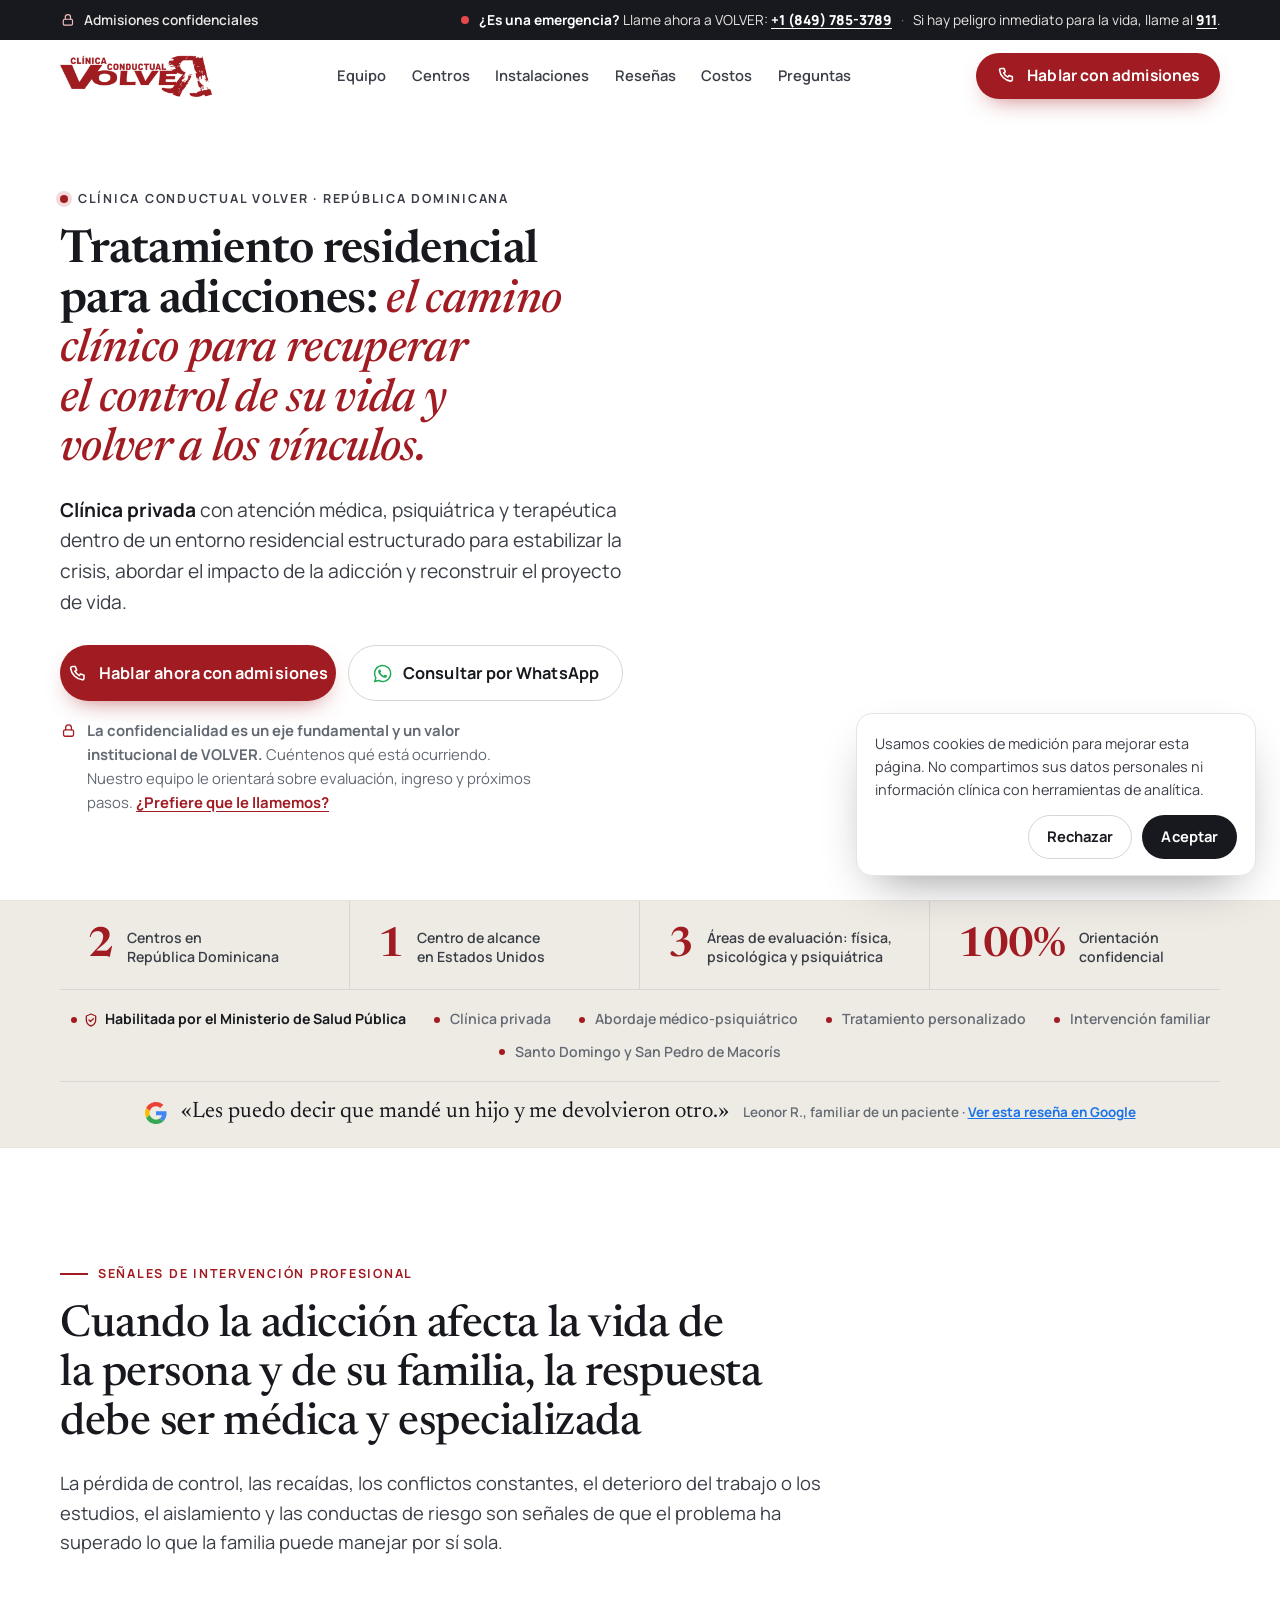
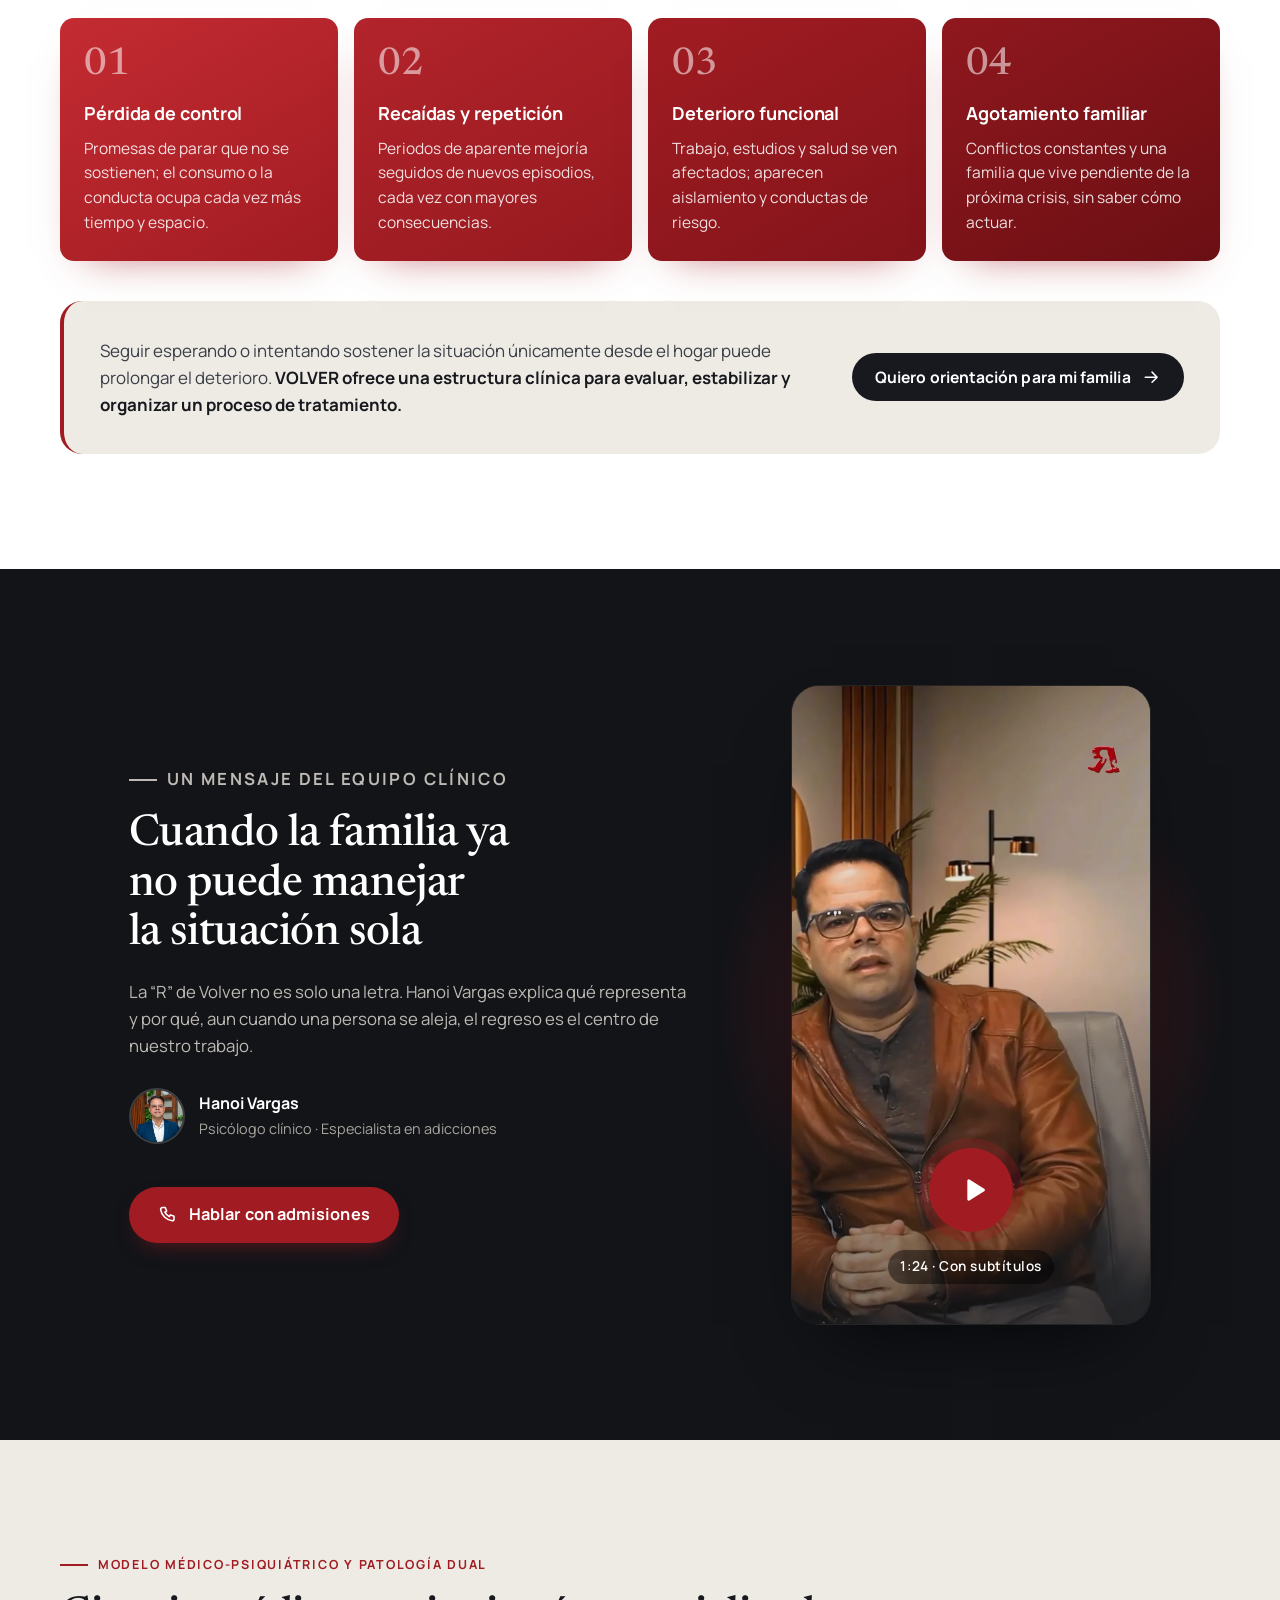
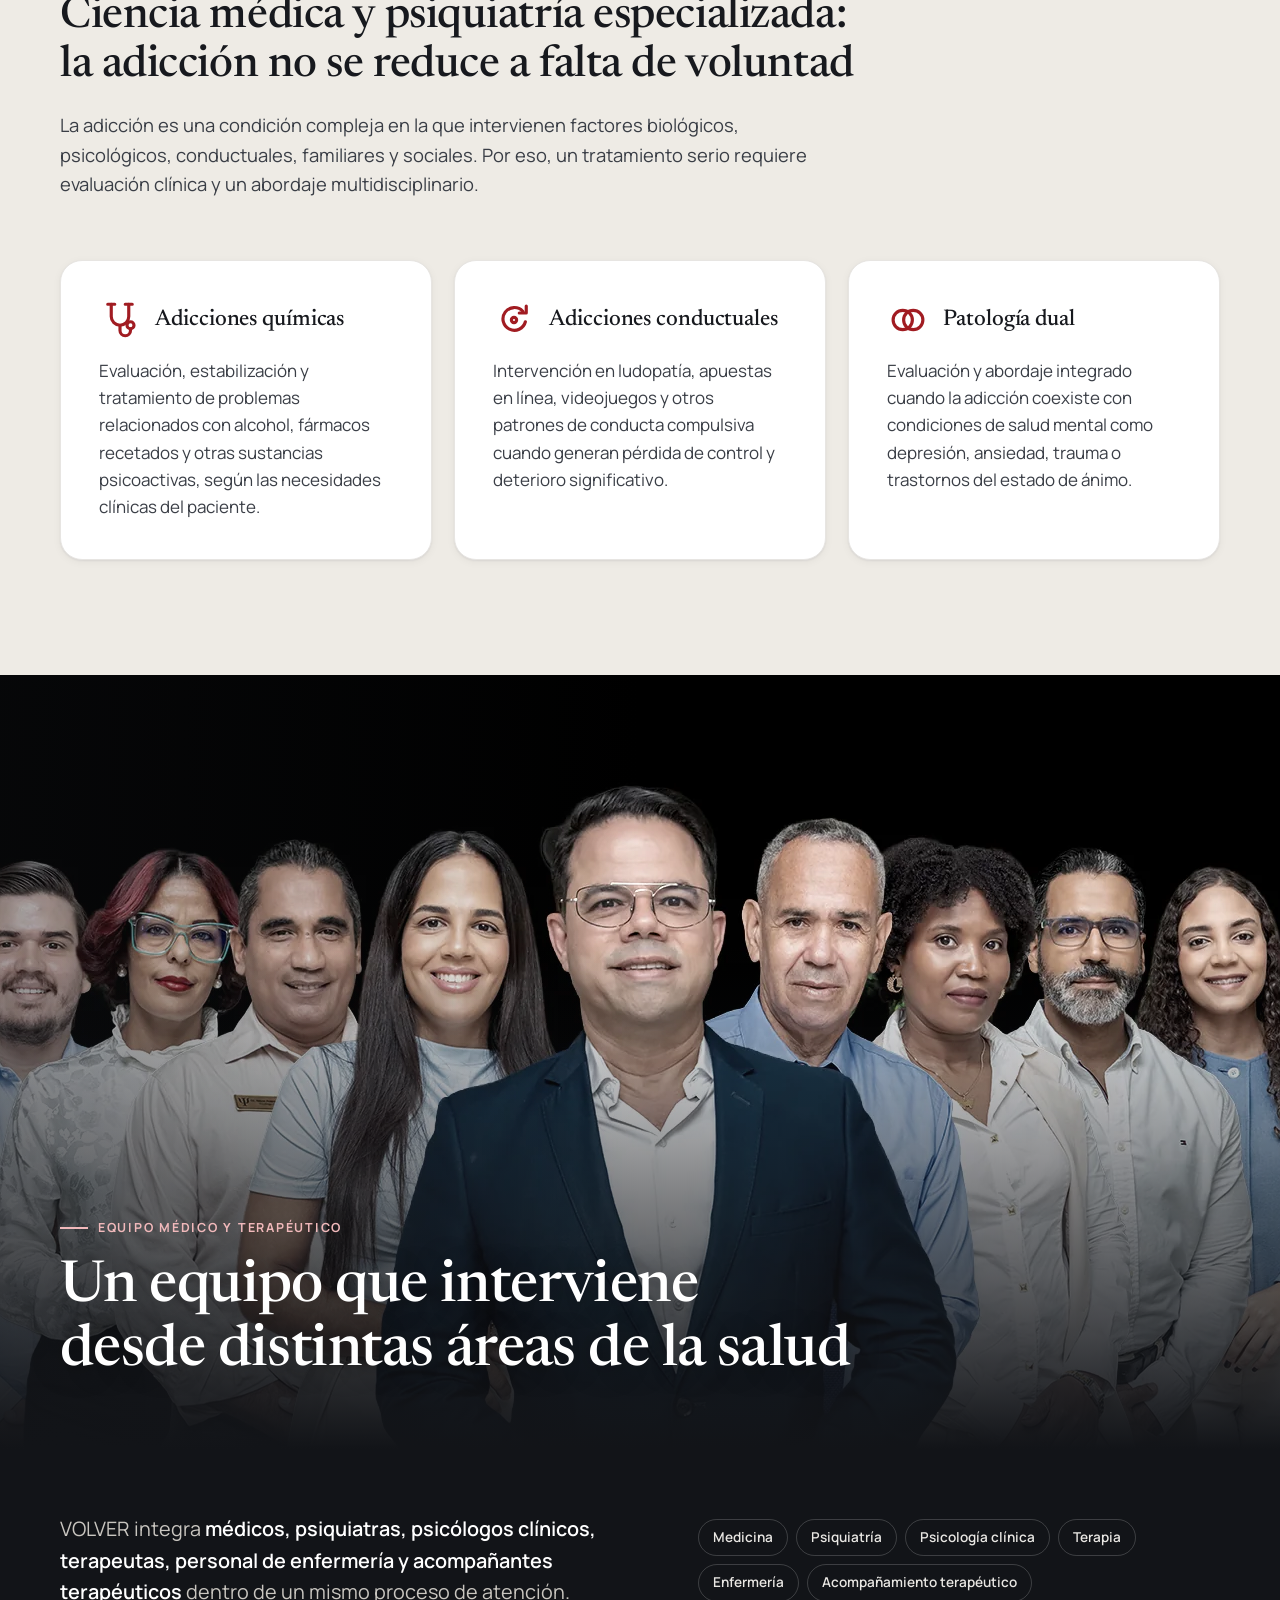
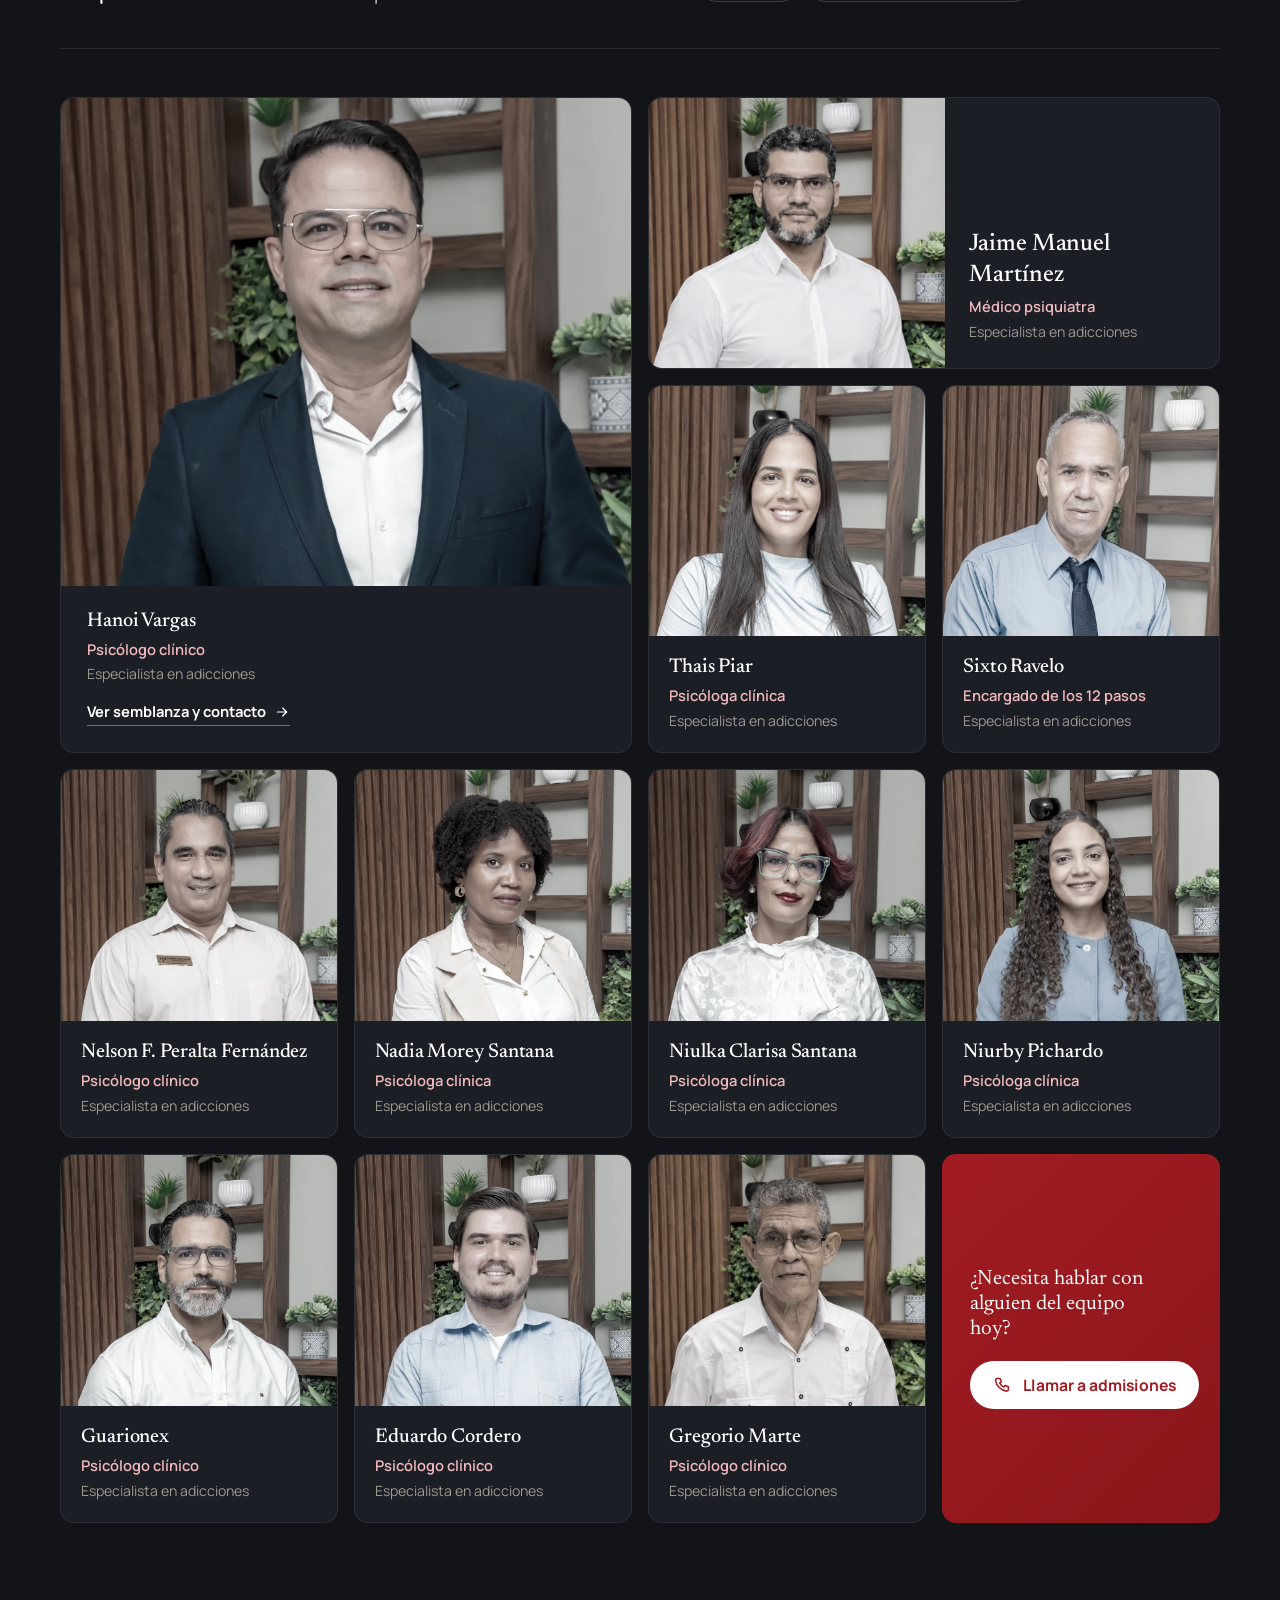
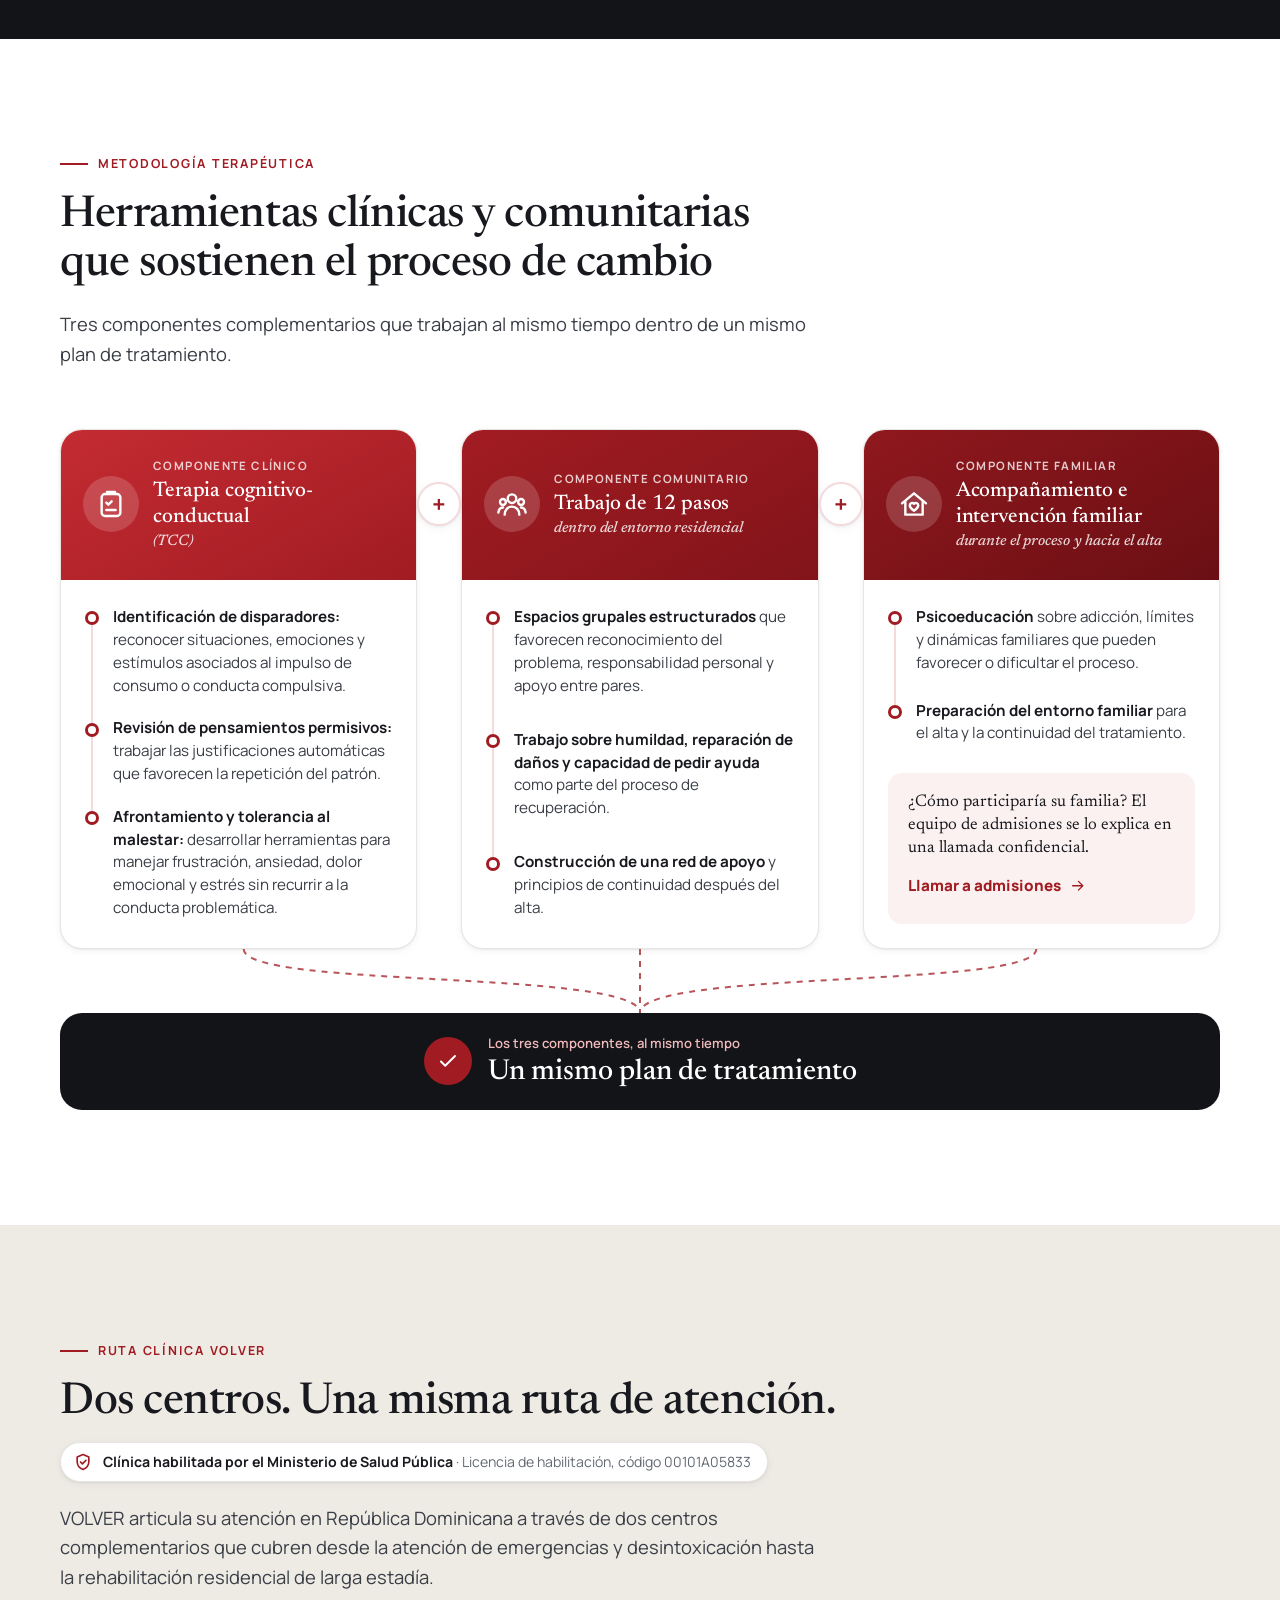
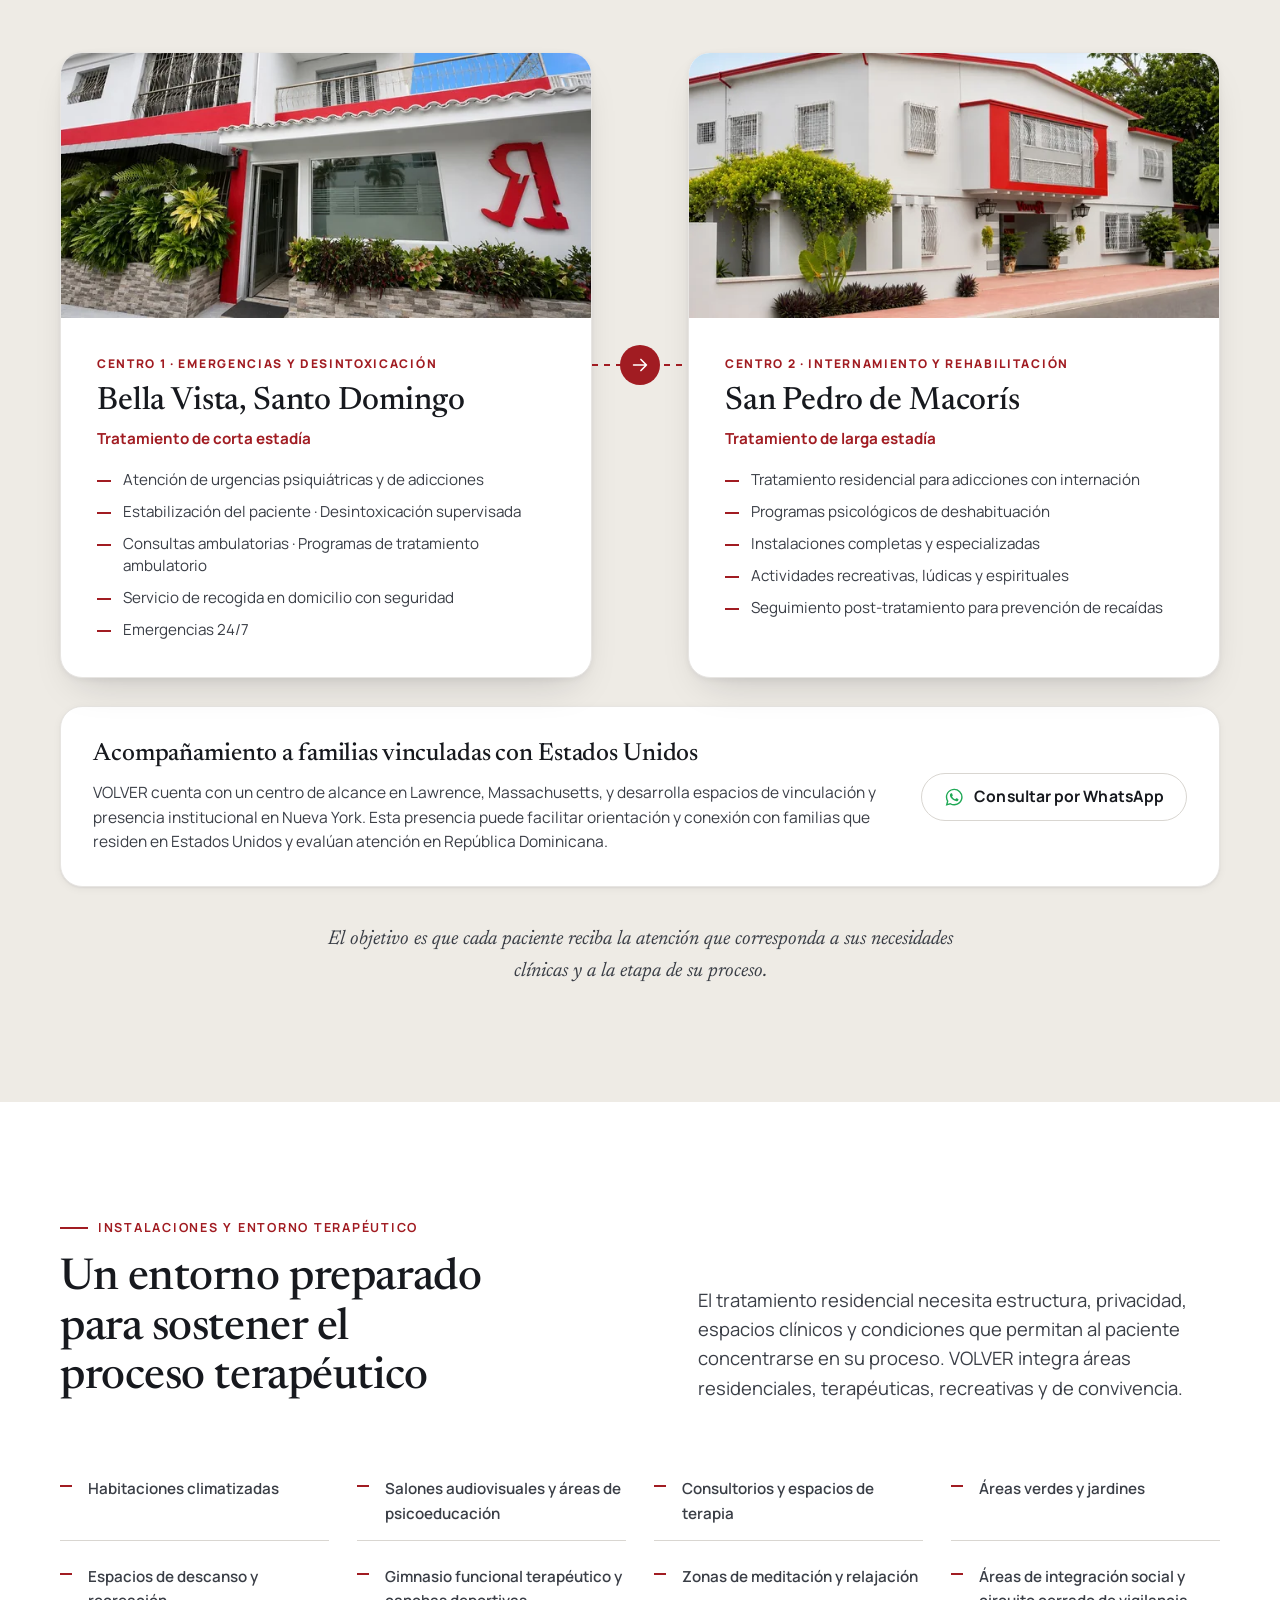
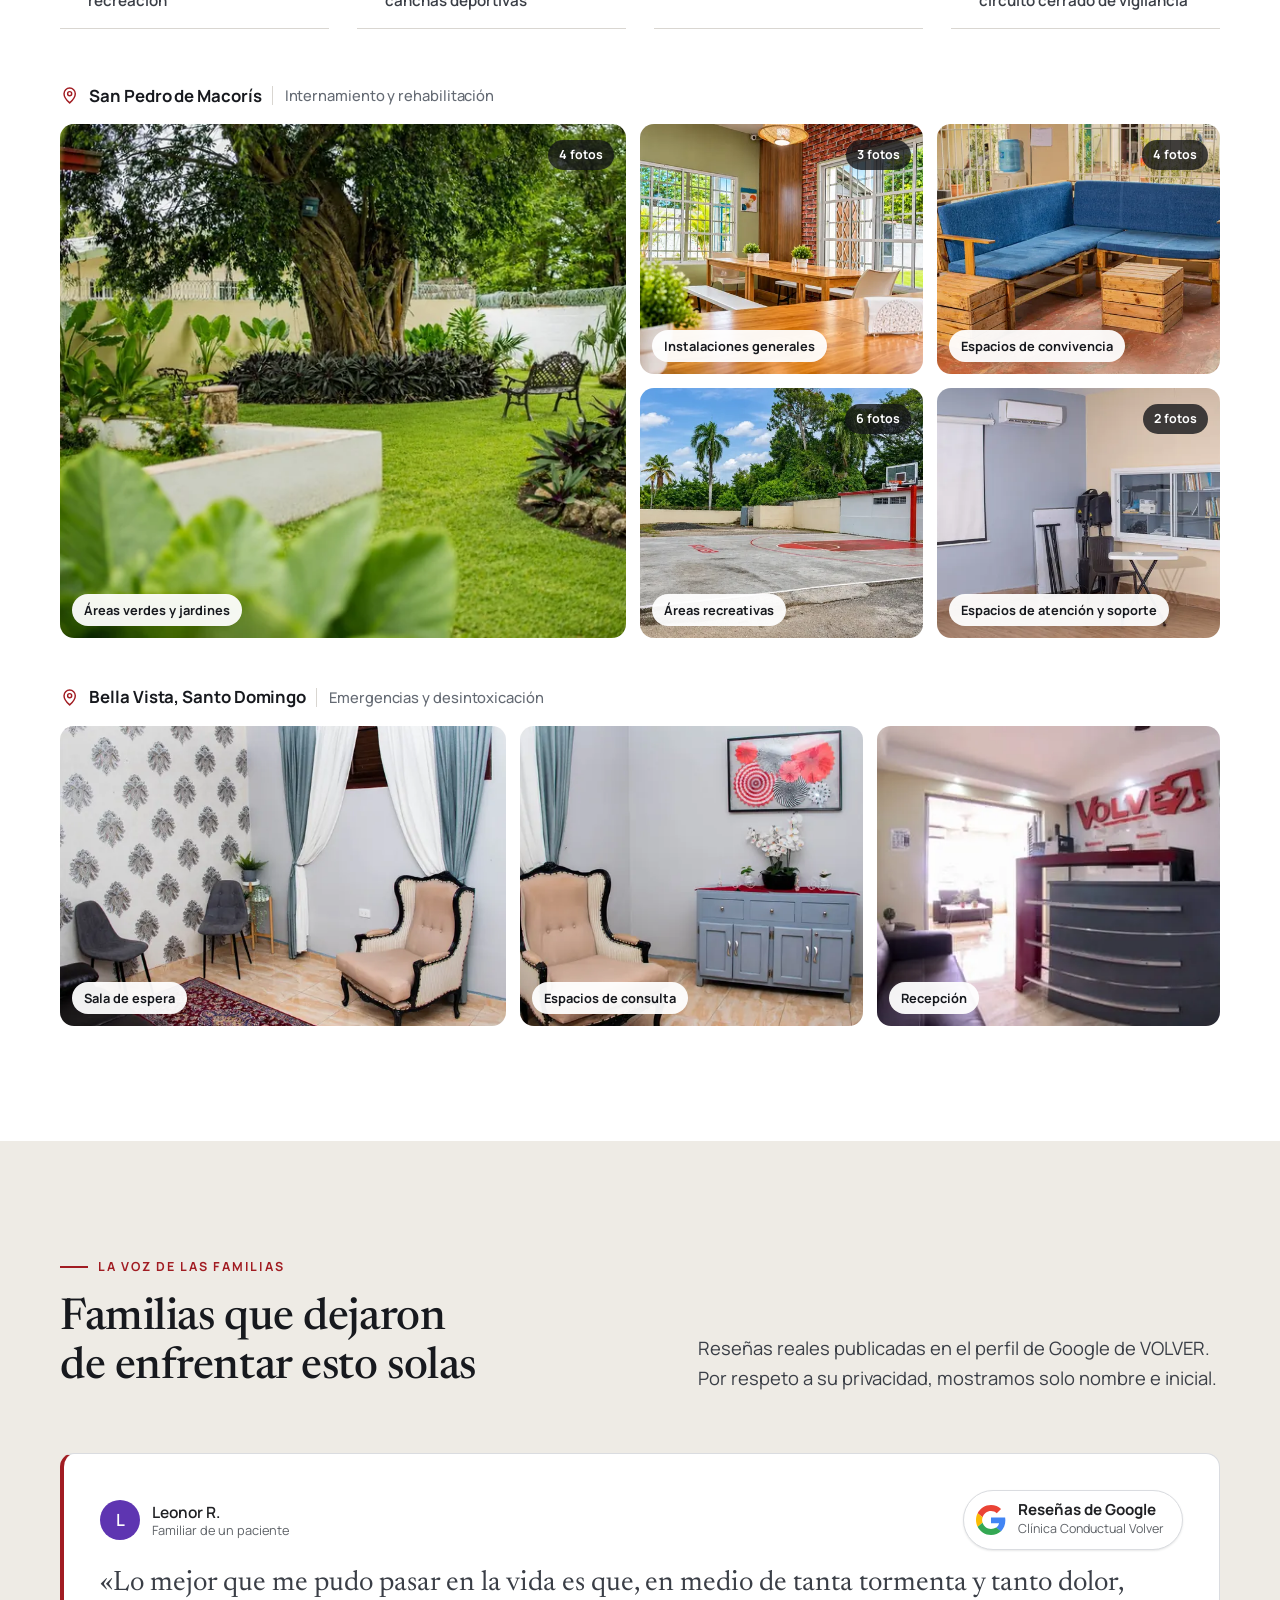
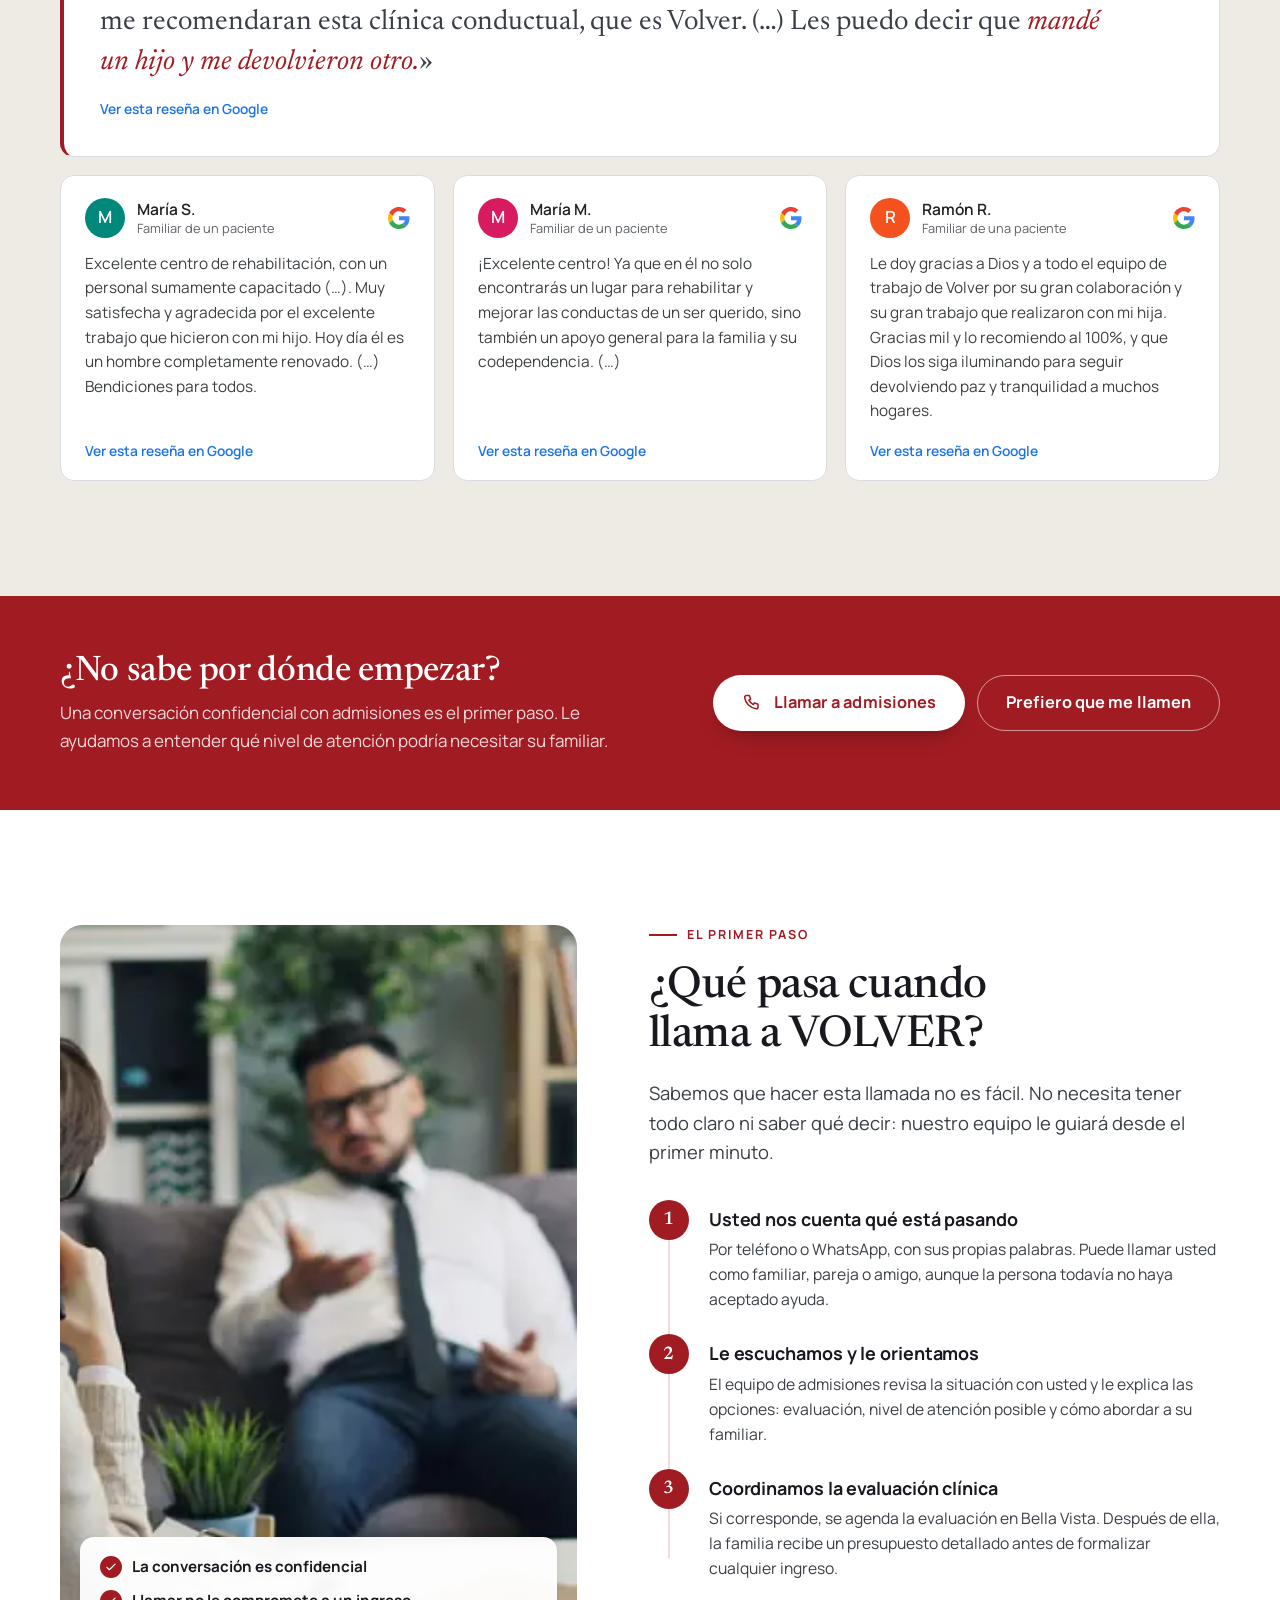
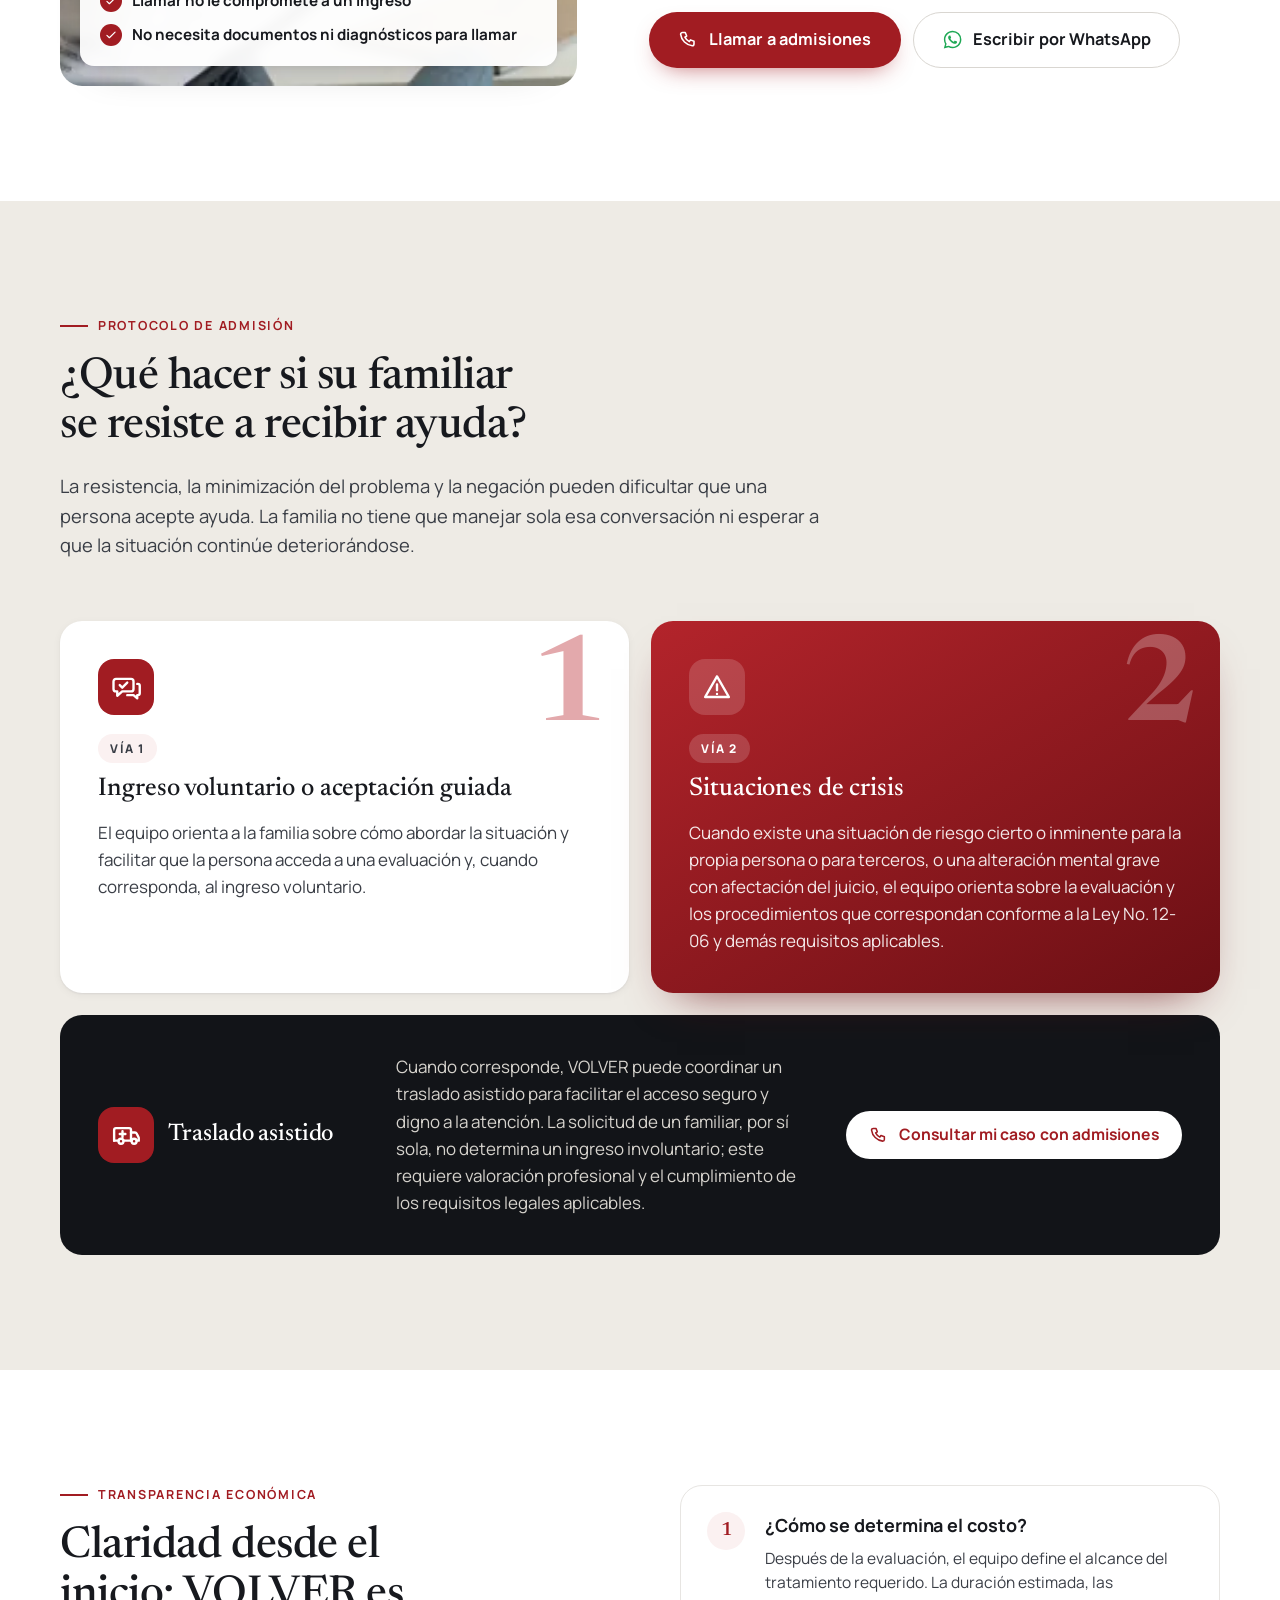
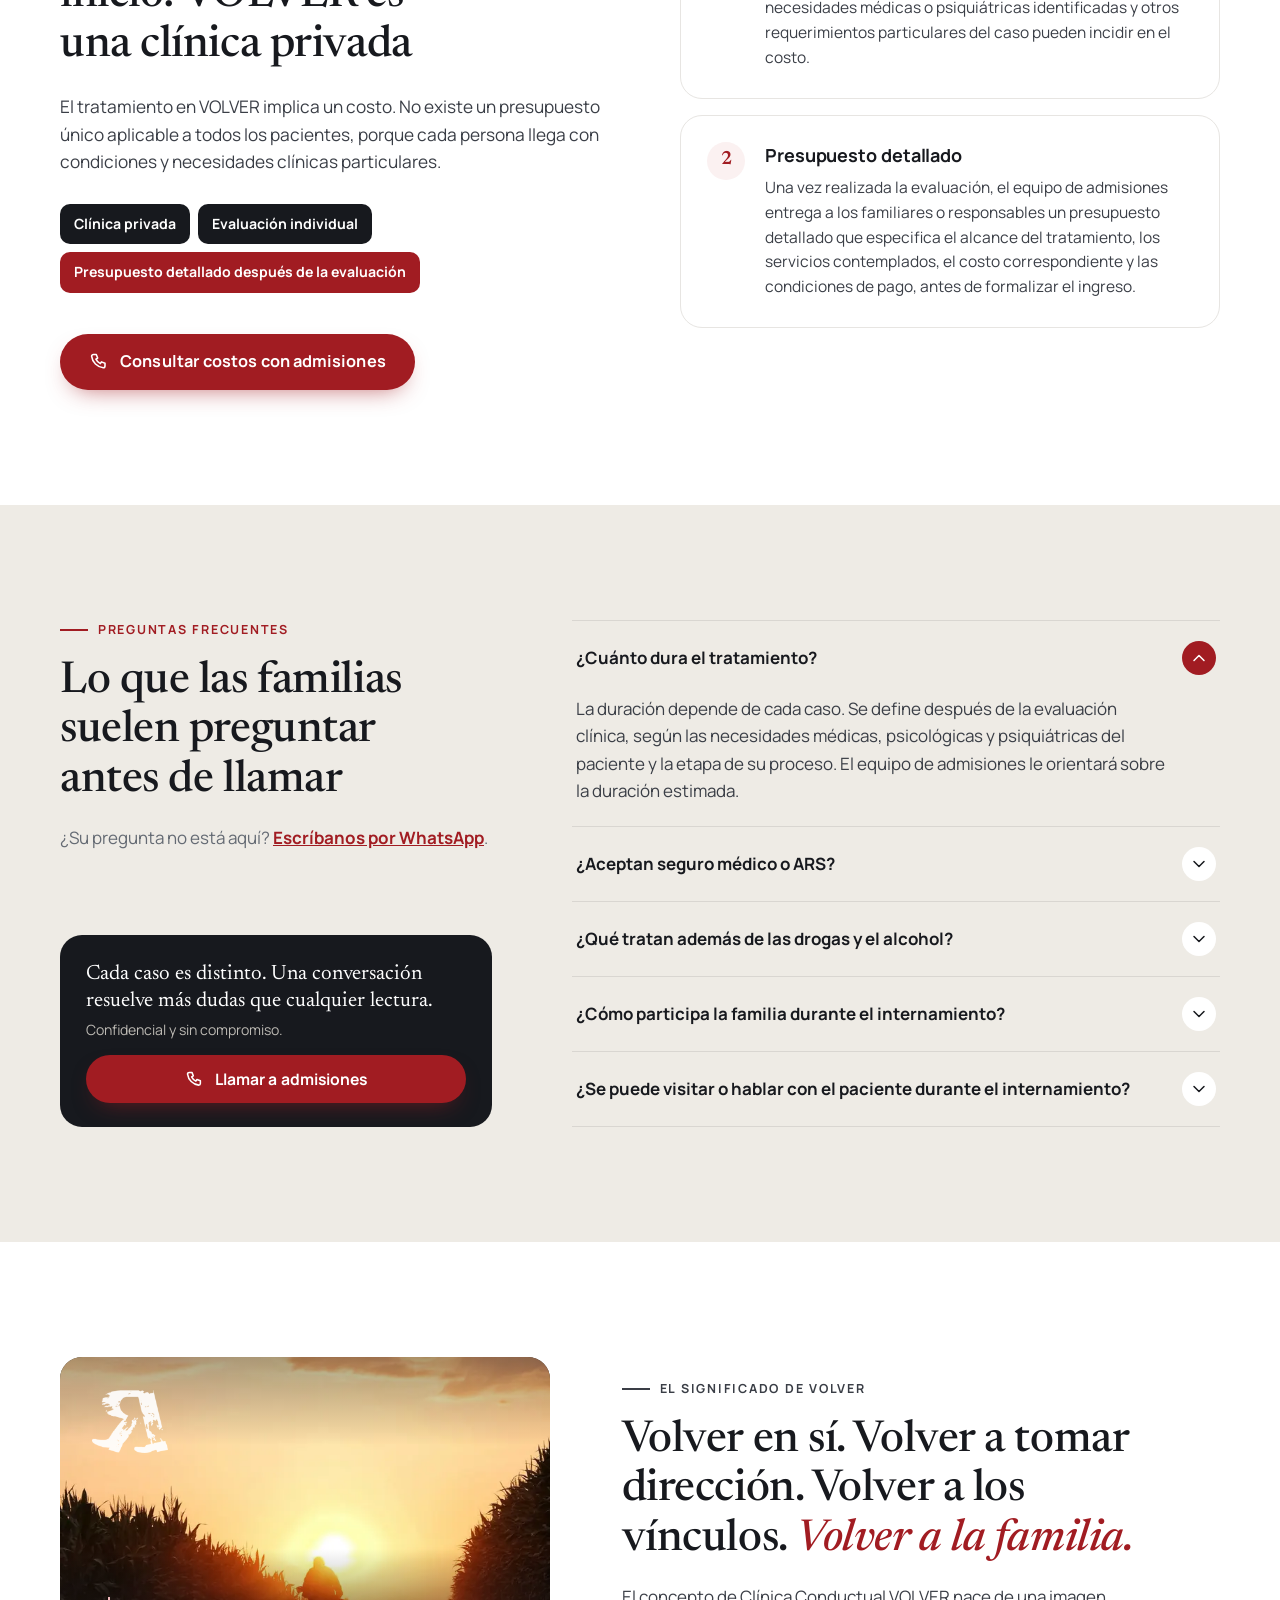
==== index.html @ d4eed514 "feat: add new images and update photo galleries for San Pedro de Macorís location" ====
<!doctype html>
<html lang="es-DO">
<head>
  <meta charset="utf-8">
  <meta name="viewport" content="width=device-width, initial-scale=1, viewport-fit=cover">
  <title>Clínica privada de adicciones en Santo Domingo | VOLVER</title>
  <meta name="description" content="Tratamiento residencial de adicciones en República Dominicana con atención médica, psiquiátrica, terapéutica y familiar. Admisiones privadas y confidenciales.">
  <link rel="canonical" href="https://admisiones.volver.com.do/">
  <meta name="theme-color" content="#ffffff">

  <!-- Open Graph -->
  <meta property="og:type" content="website">
  <meta property="og:locale" content="es_DO">
  <meta property="og:site_name" content="Clínica Conductual VOLVER">
  <meta property="og:title" content="Clínica privada de adicciones en Santo Domingo | VOLVER">
  <meta property="og:description" content="Tratamiento residencial de adicciones en República Dominicana con atención médica, psiquiátrica, terapéutica y familiar. Admisiones privadas y confidenciales.">
  <meta property="og:url" content="https://admisiones.volver.com.do/">
  <meta property="og:image" content="https://admisiones.volver.com.do/assets/img/og-volver.jpg">
  <meta property="og:image:width" content="1200">
  <meta property="og:image:height" content="630">
  <meta name="twitter:card" content="summary_large_image">

  <link rel="icon" type="image/png" href="assets/img/favicon.png">
  <link rel="apple-touch-icon" href="assets/img/apple-touch-icon.png">

  <!-- Hero: carga prioritaria (imagen de stock provisional; reemplazar por fotografía real de VOLVER) -->
  <link rel="preload" as="image" type="image/webp"
        href="assets/img/stock-hero-familia-1400.webp"
        imagesrcset="assets/img/stock-hero-familia-800.webp 800w, assets/img/stock-hero-familia-1400.webp 1400w, assets/img/stock-hero-familia-2400.webp 2400w"
        imagesizes="100vw" media="(min-width: 900px)" fetchpriority="high">
  <link rel="preload" as="image" type="image/webp" href="assets/img/stock-hero-familia-movil-900.webp" media="(max-width: 899px)">

  <link rel="preconnect" href="https://fonts.googleapis.com">
  <link rel="preconnect" href="https://fonts.gstatic.com" crossorigin>
  <link href="https://fonts.googleapis.com/css2?family=Manrope:wght@400;500;600;700;800&family=Newsreader:ital,opsz,wght@0,6..72,400;0,6..72,500;0,6..72,600;1,6..72,400;1,6..72,500;1,6..72,600&display=swap" rel="stylesheet">
  <link rel="stylesheet" href="assets/css/styles.css">

  <!-- Consent Mode v2: todo denegado por defecto hasta que el usuario acepte (debe ir ANTES de GA / GTM) -->
  <script>
    window.dataLayer = window.dataLayer || [];
    function gtag(){dataLayer.push(arguments);}
    gtag('consent', 'default', {ad_storage:'denied', ad_user_data:'denied', ad_personalization:'denied', analytics_storage:'denied', wait_for_update: 500});
  </script>

  <!-- ================= GOOGLE ANALYTICS 4 =================
       1) Reemplace G-XXXXXXXXXX por su ID de medición de GA4.
       2) Use GA4 directo O Google Tag Manager, no ambos, para no duplicar eventos.
       Mientras el ID sea el de ejemplo, no se carga nada. Los eventos de la landing
       (click_call_*, click_wa_*, form_*, video_*, etc.) se envían automáticamente
       a GA4 sin datos personales. -->
  <script>
    window.VOLVER_GA_ID = 'G-XXXXXXXXXX';
    (function (id) {
      if (!/^G-[A-Z0-9]{4,}$/.test(id) || /^G-X+$/.test(id)) return;
      var s = document.createElement('script');
      s.async = true; s.src = 'https://www.googletagmanager.com/gtag/js?id=' + id;
      document.head.appendChild(s);
      gtag('js', new Date());
      gtag('config', id);
      window.VOLVER_GA_ACTIVE = true;
    })(window.VOLVER_GA_ID);
  </script>
  <!-- ================= FIN GOOGLE ANALYTICS 4 ================= -->

  <!-- Google Tag Manager (alternativa a GA4 directo): reemplazar GTM-XXXXXXX y descomentar.
  <script>(function(w,d,s,l,i){w[l]=w[l]||[];w[l].push({'gtm.start':new Date().getTime(),event:'gtm.js'});var f=d.getElementsByTagName(s)[0],j=d.createElement(s),dl=l!='dataLayer'?'&l='+l:'';j.async=true;j.src='https://www.googletagmanager.com/gtm.js?id='+i+dl;f.parentNode.insertBefore(j,f);})(window,document,'script','dataLayer','GTM-XXXXXXX');</script>
  -->

  <script type="application/ld+json">
  {
    "@context": "https://schema.org",
    "@type": "MedicalClinic",
    "@id": "https://volver.com.do/#clinic",
    "name": "Clínica Conductual VOLVER",
    "url": "https://admisiones.volver.com.do/",
    "logo": "https://volver.com.do/wp-content/uploads/2023/09/volver.png",
    "image": "https://admisiones.volver.com.do/assets/img/og-volver.jpg",
    "description": "Clínica conductual privada con tratamiento residencial para adicciones, atención médica, psiquiátrica, terapéutica y familiar en República Dominicana.",
    "telephone": "+1-809-534-6002",
    "email": "info@volver.com.do",
    "medicalSpecialty": "Psychiatric",
    "address": {
      "@type": "PostalAddress",
      "streetAddress": "Calle Dionisio Valera #5, Bella Vista",
      "addressLocality": "Santo Domingo",
      "addressCountry": "DO"
    },
    "areaServed": ["Santo Domingo", "San Pedro de Macorís", "República Dominicana"],
    "contactPoint": [
      {"@type": "ContactPoint", "telephone": "+1-809-534-6002", "contactType": "admissions", "availableLanguage": ["es"]},
      {"@type": "ContactPoint", "telephone": "+1-849-785-3789", "contactType": "emergency", "availableLanguage": ["es"]}
    ]
  }
  </script>
  <script type="application/ld+json">
  {
    "@context": "https://schema.org",
    "@type": "FAQPage",
    "mainEntity": [
      {"@type": "Question", "name": "¿Cuánto dura el tratamiento?", "acceptedAnswer": {"@type": "Answer", "text": "La duración depende de cada caso. Se define después de la evaluación clínica, según las necesidades médicas, psicológicas y psiquiátricas del paciente y la etapa de su proceso. El equipo de admisiones le orientará sobre la duración estimada."}},
      {"@type": "Question", "name": "¿Aceptan seguro médico o ARS?", "acceptedAnswer": {"@type": "Answer", "text": "Las condiciones de cobertura y pago se revisan con cada familia. El equipo de admisiones le indicará las opciones disponibles para su caso junto con el presupuesto detallado."}},
      {"@type": "Question", "name": "¿Qué tratan además de las drogas y el alcohol?", "acceptedAnswer": {"@type": "Answer", "text": "El modelo contempla adicciones conductuales y la evaluación de condiciones de salud mental que pueden coexistir con la adicción, de acuerdo con las necesidades clínicas de cada paciente."}},
      {"@type": "Question", "name": "¿Cómo participa la familia durante el internamiento?", "acceptedAnswer": {"@type": "Answer", "text": "La familia recibe orientación y psicoeducación y puede participar en intervenciones familiares definidas dentro del plan de tratamiento. El objetivo es mejorar comprensión, comunicación, límites y preparación para la continuidad del proceso."}},
      {"@type": "Question", "name": "¿Se puede visitar o hablar con el paciente durante el internamiento?", "acceptedAnswer": {"@type": "Answer", "text": "La comunicación con la familia y las visitas se organizan dentro del plan de tratamiento, de acuerdo con la etapa del proceso y las indicaciones del equipo clínico. El equipo de admisiones le explicará cómo funciona en su caso."}}
    ]
  }
  </script>
</head>
<body>
  <a class="skip" href="#contenido">Saltar al contenido</a>

  <!-- SVG sprite -->
  <svg width="0" height="0" style="position:absolute" aria-hidden="true">
    <symbol id="i-phone" viewBox="0 0 24 24"><path fill="none" stroke="currentColor" stroke-width="1.8" stroke-linecap="round" stroke-linejoin="round" d="M5 4h3.2l1.6 4-2 1.3a11 11 0 0 0 5 5l1.3-2 4 1.6V17a2 2 0 0 1-2 2A15 15 0 0 1 3 6a2 2 0 0 1 2-2z"/></symbol>
    <symbol id="i-wa" viewBox="0 0 24 24"><path fill="currentColor" d="M12.04 2C6.58 2 2.130 6.45 2.13 11.91c0 1.750.46 3.45 1.32 4.95L2.05 22l5.25-1.38a9.9 9.9 0 0 0 4.74 1.21h.01c5.46 0 9.91-4.45 9.91-9.91A9.86 9.86 0 0 0 12.04 2zm0 18.15h-.01a8.2 8.2 0 0 1-4.19-1.15l-.3-.18-3.12.82.83-3.04-.2-.31a8.2 8.2 0 0 1-1.26-4.38c0-4.54 3.7-8.24 8.25-8.24a8.2 8.2 0 0 1 8.24 8.25c0 4.54-3.7 8.23-8.24 8.23zm4.52-6.16c-.25-.12-1.47-.72-1.7-.81-.23-.08-.39-.12-.56.13-.16.25-.64.81-.79.97-.14.17-.29.19-.54.06a6.750 6.750 0 0 1-3.37-2.94c-.25-.44.25-.41.72-1.360.08-.16.04-.31-.02-.43-.06-.13-.56-1.34-.76-1.84-.2-.48-.41-.42-.56-.42h-.48a.92.92 0 0 0-.66.31 2.78 2.78 0 0 0-.87 2.07c0 1.22.89 2.4 1.01 2.56.12.17 1.75 2.67 4.24 3.74 1.58.68 2.19.74 2.98.62.48-.07 1.470-.6 1.68-1.18.21-.58.21-1.08.14-1.18-.06-.11-.22-.17-.47-.29z"/></symbol>
    <symbol id="i-arrow" viewBox="0 0 24 24"><path fill="none" stroke="currentColor" stroke-width="1.8" stroke-linecap="round" stroke-linejoin="round" d="M5 12h14M13 6l6 6-6 6"/></symbol>
    <symbol id="i-down" viewBox="0 0 24 24"><path fill="none" stroke="currentColor" stroke-width="1.8" stroke-linecap="round" stroke-linejoin="round" d="m6 9 6 6 6-6"/></symbol>
    <symbol id="i-lock" viewBox="0 0 24 24"><g fill="none" stroke="currentColor" stroke-width="1.8" stroke-linecap="round" stroke-linejoin="round"><rect x="5" y="11" width="14" height="9" rx="2"/><path d="M8 11V8a4 4 0 0 1 8 0v3"/></g></symbol>
    <symbol id="i-check" viewBox="0 0 24 24"><path fill="none" stroke="currentColor" stroke-width="2" stroke-linecap="round" stroke-linejoin="round" d="m5 12.5 4.2 4.2L19 7"/></symbol>
    <symbol id="i-pin" viewBox="0 0 24 24"><g fill="none" stroke="currentColor" stroke-width="1.8" stroke-linecap="round" stroke-linejoin="round"><path d="M12 21s-7-6.2-7-11.5a7 7 0 0 1 14 0C19 14.8 12 21 12 21z"/><circle cx="12" cy="9.5" r="2.5"/></g></symbol>
    <symbol id="i-play" viewBox="0 0 24 24"><path fill="currentColor" d="M8 5.5v13a1 1 0 0 0 1.5.86l10.4-6.5a1 1 0 0 0 0-1.72L9.5 4.64A1 1 0 0 0 8 5.5z"/></symbol>
    <symbol id="i-clock" viewBox="0 0 24 24"><g fill="none" stroke="currentColor" stroke-width="1.8" stroke-linecap="round" stroke-linejoin="round"><circle cx="12" cy="12" r="9"/><path d="M12 7v5l3 2"/></g></symbol>
    <symbol id="i-alert" viewBox="0 0 24 24"><g fill="none" stroke="currentColor" stroke-width="1.8" stroke-linecap="round" stroke-linejoin="round"><path d="M12 3 2.5 20h19L12 3z"/><path d="M12 10v4M12 17.5v.01"/></g></symbol>
    <symbol id="i-quote" viewBox="0 0 24 24"><path fill="currentColor" d="M10 7H6a3 3 0 0 0-3 3v4h4v-4H5.5A1.5 1.5 0 0 1 7 8.5h3V7zm11 0h-4a3 3 0 0 0-3 3v4h4v-4h-1.5A1.5 1.5 0 0 1 18 8.5h3V7z" transform="translate(0 2)"/></symbol>
    <symbol id="i-google" viewBox="0 0 48 48"><path fill="#EA4335" d="M24 9.5c3.54 0 6.71 1.22 9.21 3.6l6.85-6.85C35.9 2.38 30.47 0 24 0 14.62 0 6.51 5.38 2.56 13.22l7.98 6.19C12.43 13.72 17.74 9.5 24 9.5z"/><path fill="#4285F4" d="M46.98 24.55c0-1.57-.15-3.09-.38-4.55H24v9.02h12.94c-.58 2.96-2.26 5.48-4.78 7.18l7.73 6c4.51-4.18 7.09-10.36 7.09-17.65z"/><path fill="#FBBC05" d="M10.53 28.59c-.48-1.45-.76-2.99-.76-4.59s.27-3.14.76-4.59l-7.98-6.19C.92 16.46 0 20.12 0 24c0 3.88.92 7.54 2.56 10.78l7.97-6.19z"/><path fill="#34A853" d="M24 48c6.48 0 11.93-2.13 15.89-5.81l-7.73-6c-2.15 1.45-4.92 2.3-8.16 2.3-6.26 0-11.57-4.22-13.47-9.91l-7.98 6.19C6.51 42.62 14.62 48 24 48z"/></symbol>
    <symbol id="i-download" viewBox="0 0 24 24"><path fill="none" stroke="currentColor" stroke-width="2" stroke-linecap="round" stroke-linejoin="round" d="M12 4v11m0 0-4.5-4.5M12 15l4.5-4.5M5 19h14"/></symbol>
    <symbol id="i-shield" viewBox="0 0 24 24"><path fill="none" stroke="currentColor" stroke-width="2" stroke-linejoin="round" d="M12 3 5 6v5.5c0 4.3 2.9 8 7 9.5 4.1-1.5 7-5.2 7-9.5V6l-7-3Z"/><path fill="none" stroke="currentColor" stroke-width="2" stroke-linecap="round" stroke-linejoin="round" d="m9 12 2.2 2.2L15.5 10"/></symbol>
    <symbol id="i-fb" viewBox="0 0 24 24"><path fill="currentColor" d="M13.5 21v-7.5h2.6l.4-3h-3V8.6c0-.9.3-1.5 1.5-1.5h1.6V4.4c-.3 0-1.2-.1-2.3-.1-2.3 0-3.8 1.4-3.8 3.9v2.3H7.9v3h2.6V21h3Z"/></symbol>
    <symbol id="i-globe" viewBox="0 0 24 24"><g fill="none" stroke="currentColor" stroke-width="2"><circle cx="12" cy="12" r="9"/><path d="M3 12h18M12 3c2.5 2.6 3.8 5.6 3.8 9s-1.3 6.4-3.8 9c-2.5-2.6-3.8-5.6-3.8-9S9.5 5.6 12 3Z"/></g></symbol>
    <symbol id="i-close" viewBox="0 0 24 24"><path fill="none" stroke="currentColor" stroke-width="2" stroke-linecap="round" d="m6 6 12 12M18 6 6 18"/></symbol>
  </svg>

  <!-- ============ BARRA DE EMERGENCIA ============
       Número tomado de volver.com.do (EMERGENCIAS). Confirmar antes de publicar. -->
  <div class="emergency" role="region" aria-label="Emergencias">
    <div class="wrap emergency-inner">
      <p class="em-left hide-md"><svg class="ico" aria-hidden="true"><use href="#i-lock"/></svg> Admisiones confidenciales</p>
      <span class="em-dot" aria-hidden="true"></span>
      <p><strong>¿Es una emergencia?</strong> <span class="hide-sm">Llame ahora a VOLVER:</span>
        <a href="tel:+18497853789" data-event="click_call_emergency" data-loc="topbar">+1 (849) 785-3789</a>
        <span class="em-sep hide-sm" aria-hidden="true">·</span>
        <span class="hide-sm">Si hay peligro inmediato para la vida, llame al <a href="tel:911">911</a>.</span>
      </p>
    </div>
  </div>

  <!-- ============ HEADER ============ -->
  <header class="site-header" id="top">
    <div class="wrap header-inner">
      <a class="brand" href="#top" aria-label="Clínica Conductual VOLVER — inicio">
        <img src="assets/img/logo-volver.png" alt="Clínica Conductual VOLVER" width="500" height="138">
      </a>
      <nav class="header-nav" aria-label="Secciones de la página">
        <a href="#equipo" data-event="click_nav" data-loc="equipo">Equipo</a>
        <a href="#ruta" data-event="click_nav" data-loc="centros">Centros</a>
        <a href="#instalaciones" data-event="click_nav" data-loc="instalaciones">Instalaciones</a>
        <a href="#familias" data-event="click_nav" data-loc="resenas">Reseñas</a>
        <a href="#costos" data-event="click_nav" data-loc="costos">Costos</a>
        <a href="#preguntas" data-event="click_nav" data-loc="preguntas">Preguntas</a>
      </nav>
      <div class="header-cta">
        <a class="btn btn-red btn-header" href="tel:+18095346002" data-event="click_call_hero" data-loc="header">
          <svg class="ico" aria-hidden="true"><use href="#i-phone"/></svg>
          <span class="hide-sm">Hablar con admisiones</span><span class="show-sm">Llamar</span>
        </a>
      </div>
    </div>
  </header>

  <main id="contenido">

    <!-- ============ 1 · HERO ============ -->
    <section class="hero" id="hero" aria-labelledby="hero-title">
      <!-- IMAGEN PROVISIONAL (stock Unsplash). Reemplazar por fotografía real de VOLVER: fachada, recepción o entorno clínico. -->
      <picture class="hero-bg">
        <source media="(max-width: 899px)" srcset="assets/img/stock-hero-familia-movil-900.webp">
        <img src="assets/img/stock-hero-familia-1400.webp"
             srcset="assets/img/stock-hero-familia-800.webp 800w, assets/img/stock-hero-familia-1400.webp 1400w, assets/img/stock-hero-familia-2400.webp 2400w"
             sizes="100vw" width="2400" height="1601"
             alt="Un padre abraza con afecto a un familiar en un jardín."
             fetchpriority="high" decoding="async">
      </picture>
      <div class="wrap hero-inner">
        <div class="hero-copy">
          <p class="kicker"><span class="dot" aria-hidden="true"></span>Clínica Conductual VOLVER · República Dominicana</p>
          <h1 id="hero-title">Tratamiento residencial para adicciones: <em>el camino clínico para recuperar el control de su vida y volver a los vínculos.</em></h1>
          <p class="lead"><strong>Clínica privada</strong> con atención médica, psiquiátrica y terapéutica dentro de un entorno residencial estructurado para estabilizar la crisis, abordar el impacto de la adicción y reconstruir el proyecto de vida.</p>
          <div class="cta-row">
            <a class="btn btn-red btn-lg" href="tel:+18095346002" data-event="click_call_hero">
              <svg class="ico" aria-hidden="true"><use href="#i-phone"/></svg> Hablar ahora con admisiones
            </a>
            <a class="btn btn-wa btn-lg" href="https://wa.me/18497853789?text=Hola,%20necesito%20orientaci%C3%B3n%20sobre%20el%20proceso%20de%20admisi%C3%B3n%20en%20VOLVER." target="_blank" rel="noopener" data-event="click_wa_hero">
              <svg class="ico ico-wa" aria-hidden="true"><use href="#i-wa"/></svg> Consultar por WhatsApp
            </a>
          </div>
          <p class="micro"><svg class="ico" aria-hidden="true"><use href="#i-lock"/></svg> <span><strong>La confidencialidad es un eje fundamental y un valor institucional de VOLVER.</strong> Cuéntenos qué está ocurriendo. Nuestro equipo le orientará sobre evaluación, ingreso y próximos pasos. <a href="#formulario" class="link-form">¿Prefiere que le llamemos?</a></span></p>
        </div>
      </div>
    </section>

    <!-- Franja de confianza + cifras -->
    <section class="proof" aria-label="VOLVER en cifras">
      <div class="wrap">
        <ul class="stats">
          <li><strong>2</strong><span>Centros en República Dominicana</span></li>
          <li><strong>1</strong><span>Centro de alcance en Estados Unidos</span></li>
          <li><strong>3</strong><span>Áreas de evaluación: física, psicológica y psiquiátrica</span></li>
          <li><strong>100%</strong><span>Orientación confidencial</span></li>
        </ul>
        <ul class="trust-list" aria-label="Por qué VOLVER">
          <li class="trust-license"><svg class="ico" aria-hidden="true"><use href="#i-shield"/></svg> Habilitada por el Ministerio de Salud Pública</li>
          <li>Clínica privada</li>
          <li>Abordaje médico-psiquiátrico</li>
          <li>Tratamiento personalizado</li>
          <li>Intervención familiar</li>
          <li>Santo Domingo y San Pedro de Macorís</li>
        </ul>
        <figure class="proof-quote">
          <svg viewBox="0 0 48 48" aria-hidden="true"><use href="#i-google"/></svg>
          <blockquote>«Les puedo decir que mandé un hijo y me devolvieron otro.»</blockquote>
          <figcaption>Leonor R., familiar de un paciente · <a href="https://maps.app.goo.gl/VEjXLAbB1Bw6zNYs6" target="_blank" rel="noopener" data-event="click_google_review" data-loc="proof">Ver esta reseña en Google</a></figcaption>
        </figure>
      </div>
    </section>

    <!-- ============ 2 · SEÑALES ============ -->
    <section class="section signals" id="senales" aria-labelledby="senales-title">
      <div class="wrap">
        <header class="section-head">
          <p class="eyebrow">Señales de intervención profesional</p>
          <h2 id="senales-title">Cuando la adicción afecta la vida de la persona y de su familia, la respuesta debe ser médica y especializada</h2>
          <p class="section-intro">La pérdida de control, las recaídas, los conflictos constantes, el deterioro del trabajo o los estudios, el aislamiento y las conductas de riesgo son señales de que el problema ha superado lo que la familia puede manejar por sí sola.</p>
        </header>
        <ol class="signal-grid">
          <li class="signal-card">
            <span class="signal-num">01</span>
            <h3>Pérdida de control</h3>
            <p>Promesas de parar que no se sostienen; el consumo o la conducta ocupa cada vez más tiempo y espacio.</p>
          </li>
          <li class="signal-card">
            <span class="signal-num">02</span>
            <h3>Recaídas y repetición</h3>
            <p>Periodos de aparente mejoría seguidos de nuevos episodios, cada vez con mayores consecuencias.</p>
          </li>
          <li class="signal-card">
            <span class="signal-num">03</span>
            <h3>Deterioro funcional</h3>
            <p>Trabajo, estudios y salud se ven afectados; aparecen aislamiento y conductas de riesgo.</p>
          </li>
          <li class="signal-card">
            <span class="signal-num">04</span>
            <h3>Agotamiento familiar</h3>
            <p>Conflictos constantes y una familia que vive pendiente de la próxima crisis, sin saber cómo actuar.</p>
          </li>
        </ol>
        <div class="signal-close">
          <p>Seguir esperando o intentando sostener la situación únicamente desde el hogar puede prolongar el deterioro. <strong>VOLVER ofrece una estructura clínica para evaluar, estabilizar y organizar un proceso de tratamiento.</strong></p>
          <a class="btn btn-dark" href="#formulario" data-event="click_form_anchor" data-loc="senales">Quiero orientación para mi familia <svg class="ico" aria-hidden="true"><use href="#i-arrow"/></svg></a>
        </div>
      </div>
    </section>

    <!-- ============ 3 · VIDEO ============ -->
    <section class="section video-sec" id="video" aria-labelledby="video-title">
      <div class="wrap video-grid">
        <div class="video-copy">
          <p class="eyebrow eyebrow-light">Un mensaje del equipo clínico</p>
          <h2 id="video-title">Cuando la familia ya no puede manejar la situación sola</h2>
          <p>La “R” de Volver no es solo una letra. Hanoi Vargas explica qué representa y por qué, aun cuando una persona se aleja, el regreso es el centro de nuestro trabajo.</p>
          <p class="video-who"><img src="assets/img/team-hanoi-vargas.webp" alt="" width="880" height="800" loading="lazy"><span><strong>Hanoi Vargas</strong>Psicólogo clínico · Especialista en adicciones</span></p>
          <a class="btn btn-red btn-lg video-cta" href="tel:+18095346002" data-event="click_call_hero" data-loc="video"><svg class="ico" aria-hidden="true"><use href="#i-phone"/></svg> Hablar con admisiones</a>
        </div>
        <div class="video-frame">
          <div class="video-box" data-video>
            <video id="authority-video" preload="none" playsinline controls width="706" height="1256"
                   poster="assets/img/video-la-r-poster.webp"
                   aria-label="Video: Hanoi Vargas explica el significado de la R de Volver">
              <source src="assets/video/volver-la-r.mp4" type="video/mp4">
            </video>
            <button class="video-cover" type="button" aria-label="Reproducir video">
              <span class="play"><svg aria-hidden="true"><use href="#i-play"/></svg></span>
              <span class="video-meta">1:24 · Con subtítulos</span>
            </button>
            <p class="video-fallback" hidden>No fue posible cargar el video. Inténtelo de nuevo en unos minutos.</p>
          </div>
        </div>
      </div>
    </section>

    <!-- ============ 5 · MODELO CLÍNICO ============ -->
    <section class="section model" id="modelo" aria-labelledby="modelo-title">
      <div class="wrap">
        <header class="section-head">
          <p class="eyebrow">Modelo médico-psiquiátrico y patología dual</p>
          <h2 id="modelo-title">Ciencia médica y psiquiatría especializada: la adicción no se reduce a falta de voluntad</h2>
          <p class="section-intro">La adicción es una condición compleja en la que intervienen factores biológicos, psicológicos, conductuales, familiares y sociales. Por eso, un tratamiento serio requiere evaluación clínica y un abordaje multidisciplinario.</p>
        </header>
        <div class="model-grid">
          <article class="model-card">
            <svg class="model-ico" viewBox="0 0 48 48" aria-hidden="true"><g fill="none" stroke="currentColor" stroke-width="2" stroke-linecap="round" stroke-linejoin="round"><path d="M14 6v14a10 10 0 0 0 20 0V6"/><path d="M10 6h8M30 6h8"/><path d="M24 30v6a6 6 0 0 0 12 0v-2"/><circle cx="36" cy="30" r="4"/></g></svg>
            <h3>Adicciones químicas</h3>
            <p>Evaluación, estabilización y tratamiento de problemas relacionados con alcohol, fármacos recetados y otras sustancias psicoactivas, según las necesidades clínicas del paciente.</p>
          </article>
          <article class="model-card">
            <svg class="model-ico" viewBox="0 0 48 48" aria-hidden="true"><g fill="none" stroke="currentColor" stroke-width="2" stroke-linecap="round" stroke-linejoin="round"><path d="M34 14a13 13 0 1 0 3 12"/><path d="M38 8v8h-8"/><circle cx="24" cy="24" r="3"/></g></svg>
            <h3>Adicciones conductuales</h3>
            <p>Intervención en ludopatía, apuestas en línea, videojuegos y otros patrones de conducta compulsiva cuando generan pérdida de control y deterioro significativo.</p>
          </article>
          <article class="model-card">
            <svg class="model-ico" viewBox="0 0 48 48" aria-hidden="true"><g fill="none" stroke="currentColor" stroke-width="2" stroke-linecap="round" stroke-linejoin="round"><circle cx="18" cy="24" r="11"/><circle cx="30" cy="24" r="11"/></g></svg>
            <h3>Patología dual</h3>
            <p>Evaluación y abordaje integrado cuando la adicción coexiste con condiciones de salud mental como depresión, ansiedad, trauma o trastornos del estado de ánimo.</p>
          </article>
        </div>
      </div>
    </section>

    <!-- ============ 9 · EQUIPO ============ -->
    <section class="team" id="equipo" aria-labelledby="equipo-title" data-view="team_view">
      <div class="team-hero">
        <img class="team-hero-img" src="assets/img/equipo-volver-1636.webp"
             srcset="assets/img/equipo-volver-900.webp 900w, assets/img/equipo-volver-1636.webp 1636w"
             sizes="100vw" width="1636" height="774" loading="lazy" decoding="async"
             alt="Equipo médico y terapéutico de VOLVER: once especialistas de pie, sonriendo, sobre fondo oscuro.">
        <div class="team-hero-shade" aria-hidden="true"></div>
        <div class="wrap team-hero-copy">
          <p class="eyebrow eyebrow-light">Equipo médico y terapéutico</p>
          <h2 id="equipo-title">Un equipo que interviene desde distintas áreas de la salud</h2>
        </div>
      </div>
      <div class="team-body">
        <div class="wrap">
          <div class="team-intro">
            <p>VOLVER integra <strong>médicos, psiquiatras, psicólogos clínicos, terapeutas, personal de enfermería y acompañantes terapéuticos</strong> dentro de un mismo proceso de atención.</p>
            <ul class="team-disciplines" aria-label="Disciplinas del equipo">
              <li>Medicina</li><li>Psiquiatría</li><li>Psicología clínica</li><li>Terapia</li><li>Enfermería</li><li>Acompañamiento terapéutico</li>
            </ul>
          </div>

          <!-- Publicar únicamente profesionales y credenciales vigentes confirmados. -->
          <ul class="team-grid" aria-label="Profesionales de VOLVER">
            <li class="person person-lead has-bio">
              <button class="person-photo" type="button" aria-haspopup="dialog" aria-controls="bio-hanoi" data-bio="bio-hanoi" data-event="open_bio" data-loc="team-hanoi">
                <img src="assets/img/team-hanoi-vargas-lead.webp" width="880" height="1100" alt="Hanoi Vargas · ver semblanza" loading="lazy" decoding="async">
              </button>
              <div class="person-info"><h3>Hanoi Vargas</h3><p class="role">Psicólogo clínico</p><p class="cred">Especialista en adicciones</p>
                <button class="bio-link" type="button" aria-haspopup="dialog" aria-controls="bio-hanoi" data-bio="bio-hanoi" data-event="open_bio" data-loc="team-hanoi-link">Ver semblanza y contacto <svg class="ico" aria-hidden="true"><use href="#i-arrow"/></svg></button>
              </div>
            </li>
            <li class="person person-wide">
              <img src="assets/img/team-jaime-martinez.webp" width="880" height="800" alt="Jaime Manuel Martínez" loading="lazy" decoding="async">
              <div class="person-info"><h3>Jaime Manuel Martínez</h3><p class="role">Médico psiquiatra</p><p class="cred">Especialista en adicciones</p></div>
            </li>
            <li class="person">
              <img src="assets/img/team-thais-piar.webp" width="880" height="800" alt="Thais Piar" loading="lazy" decoding="async">
              <div class="person-info"><h3>Thais Piar</h3><p class="role">Psicóloga clínica</p><p class="cred">Especialista en adicciones</p></div>
            </li>
            <li class="person">
              <img src="assets/img/team-sixto-ravelo.webp" width="880" height="800" alt="Sixto Ravelo" loading="lazy" decoding="async">
              <div class="person-info"><h3>Sixto Ravelo</h3><p class="role">Encargado de los 12 pasos</p><p class="cred">Especialista en adicciones</p></div>
            </li>
            <li class="person">
              <img src="assets/img/team-nelson-peralta.webp" width="880" height="800" alt="Nelson F. Peralta Fernández" loading="lazy" decoding="async">
              <div class="person-info"><h3>Nelson F. Peralta Fernández</h3><p class="role">Psicólogo clínico</p><p class="cred">Especialista en adicciones</p></div>
            </li>
            <li class="person">
              <img src="assets/img/team-nadia-morey.webp" width="880" height="800" alt="Nadia Morey Santana" loading="lazy" decoding="async">
              <div class="person-info"><h3>Nadia Morey Santana</h3><p class="role">Psicóloga clínica</p><p class="cred">Especialista en adicciones</p></div>
            </li>
            <li class="person">
              <img src="assets/img/team-niulka-santana.webp" width="880" height="800" alt="Niulka Clarisa Santana" loading="lazy" decoding="async">
              <div class="person-info"><h3>Niulka Clarisa Santana</h3><p class="role">Psicóloga clínica</p><p class="cred">Especialista en adicciones</p></div>
            </li>
            <li class="person">
              <img src="assets/img/team-niurby-pichardo.webp" width="880" height="800" alt="Niurby Pichardo" loading="lazy" decoding="async">
              <div class="person-info"><h3>Niurby Pichardo</h3><p class="role">Psicóloga clínica</p><p class="cred">Especialista en adicciones</p></div>
            </li>
            <li class="person">
              <img src="assets/img/team-guarionex.webp" width="880" height="800" alt="Guarionex" loading="lazy" decoding="async">
              <div class="person-info"><h3>Guarionex</h3><p class="role">Psicólogo clínico</p><p class="cred">Especialista en adicciones</p></div>
            </li>
            <li class="person">
              <img src="assets/img/team-eduardo.webp" width="880" height="800" alt="Eduardo Cordero" loading="lazy" decoding="async">
              <div class="person-info"><h3>Eduardo Cordero</h3><p class="role">Psicólogo clínico</p><p class="cred">Especialista en adicciones</p></div>
            </li>
            <li class="person">
              <img src="assets/img/team-gregorio-marte.webp" width="880" height="800" alt="Gregorio Marte" loading="lazy" decoding="async">
              <div class="person-info"><h3>Gregorio Marte</h3><p class="role">Psicólogo clínico</p><p class="cred">Especialista en adicciones</p></div>
            </li>
            <li class="person person-cta">
              <p>¿Necesita hablar con alguien del equipo hoy?</p>
              <a class="btn btn-red" href="tel:+18095346002" data-event="click_call_hero" data-loc="team"><svg class="ico" aria-hidden="true"><use href="#i-phone"/></svg> Llamar a admisiones</a>
            </li>
          </ul>
        </div>
      </div>
    </section>

    <!-- ============ 6 · METODOLOGÍA ============ -->
    <section class="section method" id="metodologia" aria-labelledby="metodo-title">
      <div class="wrap">
        <header class="section-head">
          <p class="eyebrow">Metodología terapéutica</p>
          <h2 id="metodo-title">Herramientas clínicas y comunitarias que sostienen el proceso de cambio</h2>
          <p class="section-intro">Tres componentes complementarios que trabajan al mismo tiempo dentro de un mismo plan de tratamiento.</p>
        </header>
        <div class="mx">
          <div class="mx-cols">
            <article class="mx-col method-card">
              <header class="mx-head">
                <span class="mx-ico" aria-hidden="true"><svg viewBox="0 0 24 24"><rect x="5" y="4.5" width="14" height="16.5" rx="2.5"/><path d="M9 4.5V3h6v1.5M8.5 11l1.5 1.5L12.5 10M8.5 16.5h7"/></svg></span>
                <div>
                  <p class="mx-tag">Componente clínico</p>
                  <h3>Terapia cognitivo-conductual <span>(TCC)</span></h3>
                </div>
              </header>
              <ul class="mx-list">
                <li><strong>Identificación de disparadores:</strong> reconocer situaciones, emociones y estímulos asociados al impulso de consumo o conducta compulsiva.</li>
                <li><strong>Revisión de pensamientos permisivos:</strong> trabajar las justificaciones automáticas que favorecen la repetición del patrón.</li>
                <li><strong>Afrontamiento y tolerancia al malestar:</strong> desarrollar herramientas para manejar frustración, ansiedad, dolor emocional y estrés sin recurrir a la conducta problemática.</li>
              </ul>
            </article>
            <span class="mx-plus" aria-hidden="true">+</span>
            <article class="mx-col method-card">
              <header class="mx-head">
                <span class="mx-ico" aria-hidden="true"><svg viewBox="0 0 24 24"><circle cx="12" cy="8" r="3.2"/><circle cx="5.2" cy="10.5" r="2.2"/><circle cx="18.8" cy="10.5" r="2.2"/><path d="M6.5 20c0-3.6 2.4-6 5.5-6s5.5 2.4 5.5 6M1.8 18.5c.2-2.3 1.6-3.8 3.5-3.9M22.2 18.5c-.2-2.3-1.6-3.8-3.5-3.9"/></svg></span>
                <div>
                  <p class="mx-tag">Componente comunitario</p>
                  <h3>Trabajo de 12 pasos <span>dentro del entorno residencial</span></h3>
                </div>
              </header>
              <ul class="mx-list">
                <li><strong>Espacios grupales estructurados</strong> que favorecen reconocimiento del problema, responsabilidad personal y apoyo entre pares.</li>
                <li><strong>Trabajo sobre humildad, reparación de daños y capacidad de pedir ayuda</strong> como parte del proceso de recuperación.</li>
                <li><strong>Construcción de una red de apoyo</strong> y principios de continuidad después del alta.</li>
              </ul>
            </article>
            <span class="mx-plus" aria-hidden="true">+</span>
            <article class="mx-col method-card">
              <header class="mx-head">
                <span class="mx-ico" aria-hidden="true"><svg viewBox="0 0 24 24"><path d="M3 11.5 12 4l9 7.5M5.5 9.5V20h13V9.5"/><path d="M12 17s-3.200-1.900-3.200-4a1.800 1.800 0 0 1 3.200-1.100A1.800 1.800 0 0 1 15.200 13c0 2.100-3.200 4-3.200 4Z"/></svg></span>
                <div>
                  <p class="mx-tag">Componente familiar</p>
                  <h3>Acompañamiento e intervención familiar <span>durante el proceso y hacia el alta</span></h3>
                </div>
              </header>
              <ul class="mx-list">
                <li><strong>Psicoeducación</strong> sobre adicción, límites y dinámicas familiares que pueden favorecer o dificultar el proceso.</li>
                <li><strong>Preparación del entorno familiar</strong> para el alta y la continuidad del tratamiento.</li>
              </ul>
              <div class="mx-cta">
                <p>¿Cómo participaría su familia? El equipo de admisiones se lo explica en una llamada confidencial.</p>
                <a href="tel:+18095346002" data-event="click_call_hero" data-loc="method">Llamar a admisiones <svg class="ico" aria-hidden="true"><use href="#i-arrow"/></svg></a>
              </div>
            </article>
          </div>

          <svg class="mx-merge" viewBox="0 0 1200 64" preserveAspectRatio="none" aria-hidden="true">
            <path d="M190 0C190 40 600 20 600 64M600 0v64M1010 0C1010 40 600 20 600 64"/>
          </svg>

          <aside class="mx-result">
            <span class="mx-result-ico" aria-hidden="true"><svg class="ico"><use href="#i-check"/></svg></span>
            <p><small>Los tres componentes, al mismo tiempo</small><strong>Un mismo plan de tratamiento</strong></p>
          </aside>
        </div>
      </div>
    </section>

    <!-- ============ 7 · RUTA CLÍNICA ============ -->
    <section class="section route" id="ruta" aria-labelledby="ruta-title" data-view="clinical_route_view">
      <div class="wrap">
        <header class="section-head">
          <p class="eyebrow">Ruta clínica VOLVER</p>
          <h2 id="ruta-title">Dos centros. Una misma ruta de atención.</h2>
          <!-- Fuente: licencia de habilitación MSP, código 00101A05833, 25/05/2026 – 25/05/2031 (Ley 42-01, Reglamento 1138-03). -->
          <p class="license-badge"><svg class="ico" aria-hidden="true"><use href="#i-shield"/></svg> <span><strong>Clínica habilitada por el Ministerio de Salud Pública</strong> · Licencia de habilitación, código 00101A05833</span></p>
          <p class="section-intro">VOLVER articula su atención en República Dominicana a través de dos centros complementarios que cubren desde la atención de emergencias y desintoxicación hasta la rehabilitación residencial de larga estadía.</p>
        </header>
        <div class="route-track">
          <article class="center-card">
            <div class="center-img"><img src="assets/img/sede-dn-fachada-640.webp" srcset="assets/img/sede-dn-fachada-640.webp 640w, assets/img/sede-dn-fachada-1200.webp 1200w" sizes="(min-width: 960px) 45vw, 100vw" width="1200" height="600" alt="Fachada de la sede principal de VOLVER en Bella Vista, Santo Domingo, con el emblema rojo de la clínica." loading="lazy" decoding="async"></div>
            <div class="center-body">
              <p class="center-step">Centro 1 · Emergencias y desintoxicación</p>
              <h3>Bella Vista, Santo Domingo</h3>
              <p class="center-sub">Tratamiento de corta estadía</p>
              <ul class="center-list">
                <li>Atención de urgencias psiquiátricas y de adicciones</li>
                <li>Estabilización del paciente · Desintoxicación supervisada</li>
                <li>Consultas ambulatorias · Programas de tratamiento ambulatorio</li>
                <li>Servicio de recogida en domicilio con seguridad</li>
                <li>Emergencias 24/7</li>
              </ul>
            </div>
          </article>
          <div class="route-link" aria-hidden="true"><span></span><svg class="ico"><use href="#i-arrow"/></svg></div>
          <article class="center-card">
            <div class="center-img"><img src="assets/img/sede-sp-fachada-640.webp" srcset="assets/img/sede-sp-fachada-640.webp 640w, assets/img/sede-sp-fachada-1200.webp 1200w" sizes="(min-width: 960px) 45vw, 100vw" width="1200" height="600" alt="Fachada del centro residencial VOLVER en San Pedro de Macorís, edificio blanco con detalles rojos." loading="lazy" decoding="async"></div>
            <div class="center-body">
              <p class="center-step">Centro 2 · Internamiento y rehabilitación</p>
              <h3>San Pedro de Macorís</h3>
              <p class="center-sub">Tratamiento de larga estadía</p>
              <ul class="center-list">
                <li>Tratamiento residencial para adicciones con internación</li>
                <li>Programas psicológicos de deshabituación</li>
                <li>Instalaciones completas y especializadas</li>
                <li>Actividades recreativas, lúdicas y espirituales</li>
                <li>Seguimiento post-tratamiento para prevención de recaídas</li>
              </ul>
            </div>
          </article>
        </div>
        <aside class="intl-card" aria-labelledby="intl-title">
          <div>
            <h3 id="intl-title">Acompañamiento a familias vinculadas con Estados Unidos</h3>
            <p>VOLVER cuenta con un centro de alcance en Lawrence, Massachusetts, y desarrolla espacios de vinculación y presencia institucional en Nueva York. Esta presencia puede facilitar orientación y conexión con familias que residen en Estados Unidos y evalúan atención en República Dominicana.</p>
          </div>
          <a class="btn btn-wa" href="https://wa.me/18497853789?text=Hola,%20necesito%20orientaci%C3%B3n%20sobre%20el%20proceso%20de%20admisi%C3%B3n%20en%20VOLVER." target="_blank" rel="noopener" data-event="click_wa_hero" data-loc="international"><svg class="ico ico-wa" aria-hidden="true"><use href="#i-wa"/></svg> Consultar por WhatsApp</a>
        </aside>
        <p class="route-close">El objetivo es que cada paciente reciba la atención que corresponda a sus necesidades clínicas y a la etapa de su proceso.</p>
      </div>
    </section>

    <!-- ============ 8 · INSTALACIONES ============ -->
    <section class="section facilities" id="instalaciones" aria-labelledby="inst-title" data-view="facilities_view">
      <div class="wrap">
        <header class="section-head section-head-split">
          <div>
            <p class="eyebrow">Instalaciones y entorno terapéutico</p>
            <h2 id="inst-title">Un entorno preparado para sostener el proceso terapéutico</h2>
          </div>
          <p class="section-intro">El tratamiento residencial necesita estructura, privacidad, espacios clínicos y condiciones que permitan al paciente concentrarse en su proceso. VOLVER integra áreas residenciales, terapéuticas, recreativas y de convivencia.</p>
        </header>

        <ul class="amenities">
          <li>Habitaciones climatizadas</li>
          <li>Salones audiovisuales y áreas de psicoeducación</li>
          <li>Consultorios y espacios de terapia</li>
          <li>Áreas verdes y jardines</li>
          <li>Espacios de descanso y recreación</li>
          <li>Gimnasio funcional terapéutico y canchas deportivas</li>
          <li>Zonas de meditación y relajación</li>
          <li>Áreas de integración social y circuito cerrado de vigilancia</li>
        </ul>

        <div class="gallery-block">
          <h3 class="gallery-title"><svg class="ico" aria-hidden="true"><use href="#i-pin"/></svg> San Pedro de Macorís <span>Internamiento y rehabilitación</span></h3>
          <div class="gallery gallery-sp" tabindex="0" aria-label="Galería de San Pedro de Macorís (deslizable)">
            <figure class="g-a"><img src="assets/img/sp-jardin-800.webp" srcset="assets/img/sp-jardin-800.webp 800w, assets/img/sp-jardin-1536.webp 1536w" sizes="(min-width: 960px) 50vw, 85vw" width="1536" height="1024" alt="Jardín del centro residencial con un gran árbol, banco y áreas verdes." loading="lazy" decoding="async"><figcaption>Áreas verdes y jardines</figcaption><button type="button" class="g-open" data-photos="[{&quot;src&quot;: &quot;assets/img/sp-jardin-1536.webp&quot;, &quot;alt&quot;: &quot;Jardín del centro residencial con un gran árbol, banco y áreas verdes.&quot;}, {&quot;src&quot;: &quot;assets/img/sp-jardin-sillas.webp&quot;, &quot;alt&quot;: &quot;Sillas de hierro sobre el césped bajo un árbol, con flores azules en primer plano.&quot;}, {&quot;src&quot;: &quot;assets/img/sp-rincon-arbol.webp&quot;, &quot;alt&quot;: &quot;Rincón con banco y sillas de hierro alrededor de un gran árbol.&quot;}, {&quot;src&quot;: &quot;assets/img/sp-sillas-rojas.webp&quot;, &quot;alt&quot;: &quot;Rincón al aire libre con sillas rojas entre palmeras y plantas.&quot;}]" data-title="Áreas verdes y jardines" data-event="gallery_open" data-loc="Áreas verdes y jardines" aria-label="Ampliar Áreas verdes y jardines (4 fotos)"><span class="g-count">4 fotos</span></button></figure>
            <figure><img src="assets/img/sp-comedor-1-640.webp" srcset="assets/img/sp-comedor-1-640.webp 640w, assets/img/sp-comedor-1-1536.webp 1536w" sizes="(min-width: 960px) 25vw, 85vw" width="1536" height="1024" alt="Comedor con mesas de madera y ventanales hacia el jardín." loading="lazy" decoding="async"><figcaption>Instalaciones generales</figcaption><button type="button" class="g-open" data-photos="[{&quot;src&quot;: &quot;assets/img/sp-comedor-1-1536.webp&quot;, &quot;alt&quot;: &quot;Comedor con mesas de madera y ventanales hacia el jardín.&quot;}, {&quot;src&quot;: &quot;assets/img/sp-comedor-2-1536.webp&quot;, &quot;alt&quot;: &quot;Comedor con mesa de madera, cuadros en la pared y ventana de servicio.&quot;}, {&quot;src&quot;: &quot;assets/img/sp-edificios-1536.webp&quot;, &quot;alt&quot;: &quot;Edificaciones del centro rodeadas de césped, caminos y jardines.&quot;}]" data-title="Instalaciones generales" data-event="gallery_open" data-loc="Instalaciones generales" aria-label="Ampliar Instalaciones generales (3 fotos)"><span class="g-count">3 fotos</span></button></figure>
            <figure><img src="assets/img/sp-convivencia-640.webp" srcset="assets/img/sp-convivencia-640.webp 640w, assets/img/sp-convivencia-1200.webp 1200w" sizes="(min-width: 960px) 25vw, 85vw" width="1200" height="800" alt="Área de convivencia con sofá y mesas de madera." loading="lazy" decoding="async"><figcaption>Espacios de convivencia</figcaption><button type="button" class="g-open" data-photos="[{&quot;src&quot;: &quot;assets/img/sp-convivencia-1200.webp&quot;, &quot;alt&quot;: &quot;Área de convivencia con sofá y mesas de madera.&quot;}, {&quot;src&quot;: &quot;assets/img/sp-sala-ratan.webp&quot;, &quot;alt&quot;: &quot;Sala interior con muebles de ratán y ventanales hacia el jardín.&quot;}, {&quot;src&quot;: &quot;assets/img/sp-patio-hierro.webp&quot;, &quot;alt&quot;: &quot;Área de descanso en el jardín con sillas y mesas de hierro forjado bajo los árboles.&quot;}, {&quot;src&quot;: &quot;assets/img/sp-bancos-arbol.webp&quot;, &quot;alt&quot;: &quot;Bancos de madera con cojines a la sombra de un gran árbol.&quot;}]" data-title="Espacios de convivencia" data-event="gallery_open" data-loc="Espacios de convivencia" aria-label="Ampliar Espacios de convivencia (4 fotos)"><span class="g-count">4 fotos</span></button></figure>
            <figure><img src="assets/img/sp-baloncesto-640.webp" srcset="assets/img/sp-baloncesto-640.webp 640w, assets/img/sp-baloncesto-1536.webp 1536w" sizes="(min-width: 960px) 25vw, 85vw" width="1536" height="1024" alt="Cancha de baloncesto al aire libre rodeada de palmas y árboles." loading="lazy" decoding="async"><figcaption>Áreas recreativas</figcaption><button type="button" class="g-open" data-photos="[{&quot;src&quot;: &quot;assets/img/sp-baloncesto-1536.webp&quot;, &quot;alt&quot;: &quot;Cancha de baloncesto al aire libre rodeada de palmas y árboles.&quot;}, {&quot;src&quot;: &quot;assets/img/sp-voleibol-1536.webp&quot;, &quot;alt&quot;: &quot;Red de voleibol y balones sobre el césped del centro.&quot;}, {&quot;src&quot;: &quot;assets/img/sp-gimnasio-equipos.webp&quot;, &quot;alt&quot;: &quot;Gimnasio con máquina multifuncional y bicicleta estática frente a ventanales.&quot;}, {&quot;src&quot;: &quot;assets/img/sp-gimnasio-caminadoras.webp&quot;, &quot;alt&quot;: &quot;Gimnasio con dos caminadoras frente a un ventanal con vista al área verde.&quot;}, {&quot;src&quot;: &quot;assets/img/sp-ajedrez-patio-1536.webp&quot;, &quot;alt&quot;: &quot;Patio techado con pérgola, plantas y mesas de ajedrez.&quot;}, {&quot;src&quot;: &quot;assets/img/sp-ajedrez-jardin-1536.webp&quot;, &quot;alt&quot;: &quot;Mesa con tablero de ajedrez frente al jardín del centro.&quot;}]" data-title="Áreas recreativas" data-event="gallery_open" data-loc="Áreas recreativas" aria-label="Ampliar Áreas recreativas (6 fotos)"><span class="g-count">6 fotos</span></button></figure>
            <figure><img src="assets/img/sp-audiovisual-640.webp" srcset="assets/img/sp-audiovisual-640.webp 640w, assets/img/sp-audiovisual-1200.webp 1200w" sizes="(min-width: 960px) 25vw, 85vw" width="1200" height="800" alt="Salón audiovisual con pantalla de proyección y biblioteca." loading="lazy" decoding="async"><figcaption>Espacios de atención y soporte</figcaption><button type="button" class="g-open" data-photos="[{&quot;src&quot;: &quot;assets/img/sp-audiovisual-1200.webp&quot;, &quot;alt&quot;: &quot;Salón audiovisual con pantalla de proyección y biblioteca.&quot;}, {&quot;src&quot;: &quot;assets/img/sp-recepcion-1200.webp&quot;, &quot;alt&quot;: &quot;Recepción e información del centro de San Pedro de Macorís.&quot;}]" data-title="Espacios de atención y soporte" data-event="gallery_open" data-loc="Espacios de atención y soporte" aria-label="Ampliar Espacios de atención y soporte (2 fotos)"><span class="g-count">2 fotos</span></button></figure>
          </div>
        </div>

        <div class="gallery-block">
          <h3 class="gallery-title"><svg class="ico" aria-hidden="true"><use href="#i-pin"/></svg> Bella Vista, Santo Domingo <span>Emergencias y desintoxicación</span></h3>
          <div class="gallery gallery-sd" tabindex="0" aria-label="Galería de Bella Vista, Santo Domingo (deslizable)">
            <figure><img src="assets/img/sd-sala-espera-640.webp" srcset="assets/img/sd-sala-espera-640.webp 640w, assets/img/sd-sala-espera-1200.webp 1200w" sizes="(min-width: 960px) 33vw, 85vw" width="1200" height="861" alt="Sala de espera con butaca, sillas y cortinas claras." loading="lazy" decoding="async"><figcaption>Sala de espera</figcaption><button type="button" class="g-open" data-photos="[{&quot;src&quot;: &quot;assets/img/sd-sala-espera-1200.webp&quot;, &quot;alt&quot;: &quot;Sala de espera con butaca, sillas y cortinas claras.&quot;}]" data-title="Sala de espera" data-event="gallery_open" data-loc="Sala de espera" aria-label="Ampliar Sala de espera"></button></figure>
            <figure><img src="assets/img/sd-consultorio-640.webp" srcset="assets/img/sd-consultorio-640.webp 640w, assets/img/sd-consultorio-1200.webp 1200w" sizes="(min-width: 960px) 33vw, 85vw" width="1200" height="813" alt="Espacio de consulta con butaca y mobiliario." loading="lazy" decoding="async"><figcaption>Espacios de consulta</figcaption><button type="button" class="g-open" data-photos="[{&quot;src&quot;: &quot;assets/img/sd-consultorio-1200.webp&quot;, &quot;alt&quot;: &quot;Espacio de consulta con butaca y mobiliario.&quot;}]" data-title="Espacios de consulta" data-event="gallery_open" data-loc="Espacios de consulta" aria-label="Ampliar Espacios de consulta"></button></figure>
            <figure><img src="assets/img/sd-recepcion-512.webp" width="512" height="341" alt="Recepción del centro de Bella Vista con el logotipo de VOLVER." loading="lazy" decoding="async"><figcaption>Recepción</figcaption><button type="button" class="g-open" data-photos="[{&quot;src&quot;: &quot;assets/img/sd-recepcion-512.webp&quot;, &quot;alt&quot;: &quot;Recepción del centro de Bella Vista con el logotipo de VOLVER.&quot;}]" data-title="Recepción" data-event="gallery_open" data-loc="Recepción" aria-label="Ampliar Recepción"></button></figure>
          </div>
        </div>
      </div>
    </section>

    <!-- ============ RESEÑAS DE GOOGLE ============
         Sin calificación, totales, estrellas ni fechas: son datos que cambian en Google y quedarían
         desactualizados. Los textos son reseñas públicas (con omisiones marcadas con (…)). -->
    <section class="section voices" id="familias" aria-labelledby="familias-title">
      <div class="wrap">
        <header class="section-head section-head-split">
          <div>
            <p class="eyebrow">La voz de las familias</p>
            <h2 id="familias-title">Familias que dejaron de enfrentar esto solas</h2>
          </div>
          <p class="section-intro">Reseñas reales publicadas en el perfil de Google de VOLVER. Por respeto a su privacidad, mostramos solo nombre e inicial.</p>
        </header>

        <div class="g-grid">
          <figure class="g-review g-feature">
            <div class="g-head">
              <span class="g-avatar" style="--av:#5E35B1" aria-hidden="true">L</span>
              <div class="g-who"><strong>Leonor R.</strong><span>Familiar de un paciente</span></div>
              <div class="g-badge">
                <svg class="g-logo" viewBox="0 0 48 48" aria-hidden="true"><use href="#i-google"/></svg>
                <div><strong>Reseñas de Google</strong><span>Clínica Conductual Volver</span></div>
              </div>
            </div>
            <blockquote><p>«Lo mejor que me pudo pasar en la vida es que, en medio de tanta tormenta y tanto dolor, me recomendaran esta clínica conductual, que es Volver. (…) Les puedo decir que <em>mandé un hijo y me devolvieron otro.</em>»</p></blockquote>
            <a class="g-src" href="https://maps.app.goo.gl/VEjXLAbB1Bw6zNYs6" target="_blank" rel="noopener" data-event="click_google_review" data-loc="review">Ver esta reseña en Google</a>
          </figure>

          <figure class="g-review">
            <div class="g-head">
              <span class="g-avatar" style="--av:#00897B" aria-hidden="true">M</span>
              <div class="g-who"><strong>María S.</strong><span>Familiar de un paciente</span></div>
              <svg class="g-mark" viewBox="0 0 48 48" role="img" aria-label="Reseña de Google"><use href="#i-google"/></svg>
            </div>
            <blockquote><p>Excelente centro de rehabilitación, con un personal sumamente capacitado (…). Muy satisfecha y agradecida por el excelente trabajo que hicieron con mi hijo. Hoy día él es un hombre completamente renovado. (…) Bendiciones para todos.</p></blockquote>
            <a class="g-src" href="https://maps.app.goo.gl/yow1HwKBdGxu81jv9" target="_blank" rel="noopener" data-event="click_google_review" data-loc="review">Ver esta reseña en Google</a>
          </figure>

          <figure class="g-review">
            <div class="g-head">
              <span class="g-avatar" style="--av:#D81B60" aria-hidden="true">M</span>
              <div class="g-who"><strong>María M.</strong><span>Familiar de un paciente</span></div>
              <svg class="g-mark" viewBox="0 0 48 48" role="img" aria-label="Reseña de Google"><use href="#i-google"/></svg>
            </div>
            <blockquote><p>¡Excelente centro! Ya que en él no solo encontrarás un lugar para rehabilitar y mejorar las conductas de un ser querido, sino también un apoyo general para la familia y su codependencia. (…)</p></blockquote>
            <a class="g-src" href="https://maps.app.goo.gl/dDQMgRjDUzu34ekJ6" target="_blank" rel="noopener" data-event="click_google_review" data-loc="review">Ver esta reseña en Google</a>
          </figure>


          <figure class="g-review">
            <div class="g-head">
              <span class="g-avatar" style="--av:#F4511E" aria-hidden="true">R</span>
              <div class="g-who"><strong>Ramón R.</strong><span>Familiar de una paciente</span></div>
              <svg class="g-mark" viewBox="0 0 48 48" role="img" aria-label="Reseña de Google"><use href="#i-google"/></svg>
            </div>
            <blockquote><p>Le doy gracias a Dios y a todo el equipo de trabajo de Volver por su gran colaboración y su gran trabajo que realizaron con mi hija. Gracias mil y lo recomiendo al 100%, y que Dios los siga iluminando para seguir devolviendo paz y tranquilidad a muchos hogares.</p></blockquote>
            <a class="g-src" href="https://maps.app.goo.gl/9rGdi3ANPY4NJLMQ7" target="_blank" rel="noopener" data-event="click_google_review" data-loc="review">Ver esta reseña en Google</a>
          </figure>

        </div>
      </div>
    </section>

    <!-- CTA intermedio -->
    <section class="cta-band" aria-label="Pida orientación">
      <div class="wrap cta-band-inner">
        <div>
          <h2>¿No sabe por dónde empezar?</h2>
          <p>Una conversación confidencial con admisiones es el primer paso. Le ayudamos a entender qué nivel de atención podría necesitar su familiar.</p>
        </div>
        <div class="cta-band-actions">
          <a class="btn btn-red btn-lg" href="tel:+18095346002" data-event="click_call_hero" data-loc="mid-band"><svg class="ico" aria-hidden="true"><use href="#i-phone"/></svg> Llamar a admisiones</a>
          <a class="btn btn-ghost btn-lg" href="#formulario">Prefiero que me llamen</a>
        </div>
      </div>
    </section>

    <!-- ============ PRIMER PASO: QUÉ PASA CUANDO LLAMA ============ -->
    <section class="section first-step" id="primer-paso" aria-labelledby="paso-title">
      <div class="wrap first-grid">
        <div class="first-media">
          <!-- IMAGEN PROVISIONAL (stock Unsplash). Reemplazar por fotografía real de admisiones / consultorio de VOLVER. -->
          <picture>
            <source media="(min-width: 960px)" srcset="assets/img/stock-orientacion-vertical-600.webp 600w, assets/img/stock-orientacion-vertical-900.webp 900w" sizes="45vw">
            <img src="assets/img/stock-orientacion-1200.webp" srcset="assets/img/stock-orientacion-700.webp 700w, assets/img/stock-orientacion-1200.webp 1200w" sizes="100vw" width="1200" height="675" loading="lazy" decoding="async" alt="Una profesional conversa con un familiar en un consultorio tranquilo.">
          </picture>
          <ul class="reassure">
            <li><svg class="ico" aria-hidden="true"><use href="#i-check"/></svg> La conversación es confidencial</li>
            <li><svg class="ico" aria-hidden="true"><use href="#i-check"/></svg> Llamar no le compromete a un ingreso</li>
            <li><svg class="ico" aria-hidden="true"><use href="#i-check"/></svg> No necesita documentos ni diagnósticos para llamar</li>
          </ul>
        </div>
        <div class="first-copy">
          <p class="eyebrow">El primer paso</p>
          <h2 id="paso-title">¿Qué pasa cuando llama a VOLVER?</h2>
          <p class="section-intro">Sabemos que hacer esta llamada no es fácil. No necesita tener todo claro ni saber qué decir: nuestro equipo le guiará desde el primer minuto.</p>
          <ol class="call-steps">
            <li>
              <h3>Usted nos cuenta qué está pasando</h3>
              <p>Por teléfono o WhatsApp, con sus propias palabras. Puede llamar usted como familiar, pareja o amigo, aunque la persona todavía no haya aceptado ayuda.</p>
            </li>
            <li>
              <h3>Le escuchamos y le orientamos</h3>
              <p>El equipo de admisiones revisa la situación con usted y le explica las opciones: evaluación, nivel de atención posible y cómo abordar a su familiar.</p>
            </li>
            <li>
              <h3>Coordinamos la evaluación clínica</h3>
              <p>Si corresponde, se agenda la evaluación en Bella Vista. Después de ella, la familia recibe un presupuesto detallado antes de formalizar cualquier ingreso.</p>
            </li>
          </ol>
          <div class="cta-row">
            <a class="btn btn-red btn-lg" href="tel:+18095346002" data-event="click_call_hero" data-loc="first-step"><svg class="ico" aria-hidden="true"><use href="#i-phone"/></svg> Llamar a admisiones</a>
            <a class="btn btn-wa btn-lg" href="https://wa.me/18497853789?text=Hola,%20necesito%20orientaci%C3%B3n%20sobre%20el%20proceso%20de%20admisi%C3%B3n%20en%20VOLVER." target="_blank" rel="noopener" data-event="click_wa_hero" data-loc="first-step"><svg class="ico ico-wa" aria-hidden="true"><use href="#i-wa"/></svg> Escribir por WhatsApp</a>
          </div>
        </div>
      </div>
    </section>

    <!-- ============ 10 · ADMISIÓN Y RESISTENCIA (adelantada: duda nº 1 de las familias) ============ -->
    <section class="section admission" id="admision" aria-labelledby="admision-title">
      <div class="wrap">
        <header class="section-head">
          <p class="eyebrow">Protocolo de admisión</p>
          <h2 id="admision-title">¿Qué hacer si su familiar se resiste a recibir ayuda?</h2>
          <p class="section-intro">La resistencia, la minimización del problema y la negación pueden dificultar que una persona acepte ayuda. La familia no tiene que manejar sola esa conversación ni esperar a que la situación continúe deteriorándose.</p>
        </header>
        <div class="paths">
          <article class="path">
            <span class="path-num" aria-hidden="true">1</span>
            <span class="path-ico" aria-hidden="true"><svg viewBox="0 0 24 24"><path d="M4 5.5h12a2 2 0 0 1 2 2v6a2 2 0 0 1-2 2H9l-4 3.5v-3.5H4a2 2 0 0 1-2-2v-6a2 2 0 0 1 2-2Z"/><path d="M21 9.5h.5A1.5 1.5 0 0 1 23 11v6a1.5 1.5 0 0 1-1.5 1.5H21V21l-3-2.5h-5"/><path d="m7 10.5 2 2 4-4"/></svg></span>
            <p class="path-label">Vía 1</p>
            <h3>Ingreso voluntario o aceptación guiada</h3>
            <p>El equipo orienta a la familia sobre cómo abordar la situación y facilitar que la persona acceda a una evaluación y, cuando corresponda, al ingreso voluntario.</p>
          </article>
          <article class="path path-crisis">
            <span class="path-num" aria-hidden="true">2</span>
            <span class="path-ico" aria-hidden="true"><svg viewBox="0 0 24 24"><path d="M12 3.5 2.5 20h19L12 3.5Z"/><path d="M12 10v4.5M12 17.5v.01"/></svg></span>
            <p class="path-label">Vía 2</p>
            <h3>Situaciones de crisis</h3>
            <p>Cuando existe una situación de riesgo cierto o inminente para la propia persona o para terceros, o una alteración mental grave con afectación del juicio, el equipo orienta sobre la evaluación y los procedimientos que correspondan conforme a la Ley No. 12-06 y demás requisitos aplicables.</p>
          </article>
        </div>
        <aside class="transfer">
          <div class="transfer-title">
            <span class="path-ico" aria-hidden="true"><svg viewBox="0 0 24 24"><path d="M2.5 16.5V8a1.5 1.5 0 0 1 1.5-1.5h10.5a1.5 1.5 0 0 1 1.5 1.5v8.5"/><path d="M16 10h3.200a1.5 1.5 0 0 1 1.300.8l1.5 2.900a1.5 1.5 0 0 1 .2.700v2.100H20.5"/><path d="M6 16.5H2.5M16 16.5H10"/><circle cx="8" cy="17" r="2"/><circle cx="18.5" cy="17" r="2"/><path d="M9.200 9v4.5M7 11.200h4.5"/></svg></span>
            <h3>Traslado asistido</h3>
          </div>
          <p>Cuando corresponde, VOLVER puede coordinar un traslado asistido para facilitar el acceso seguro y digno a la atención. La solicitud de un familiar, por sí sola, no determina un ingreso involuntario; este requiere valoración profesional y el cumplimiento de los requisitos legales aplicables.</p>
          <a class="btn" href="tel:+18095346002" data-event="click_call_hero" data-loc="admission"><svg class="ico" aria-hidden="true"><use href="#i-phone"/></svg> Consultar mi caso con admisiones</a>
        </aside>
      </div>
    </section>

    <!-- ============ 11 · TRANSPARENCIA ============ -->
    <section class="section pricing" id="costos" aria-labelledby="costos-title">
      <div class="wrap pricing-grid">
        <div>
          <p class="eyebrow">Transparencia económica</p>
          <h2 id="costos-title">Claridad desde el inicio: VOLVER es una clínica privada</h2>
          <p class="pricing-lead">El tratamiento en VOLVER implica un costo. No existe un presupuesto único aplicable a todos los pacientes, porque cada persona llega con condiciones y necesidades clínicas particulares.</p>
          <p class="key-msg"><span>Clínica privada</span><span>Evaluación individual</span><span>Presupuesto detallado después de la evaluación</span></p>
          <a class="btn btn-red btn-lg pricing-cta" href="tel:+18095346002" data-event="click_call_hero" data-loc="pricing"><svg class="ico" aria-hidden="true"><use href="#i-phone"/></svg> Consultar costos con admisiones</a>
        </div>
        <ol class="steps">
          <li>
            <h3>¿Cómo se determina el costo?</h3>
            <p>Después de la evaluación, el equipo define el alcance del tratamiento requerido. La duración estimada, las necesidades médicas o psiquiátricas identificadas y otros requerimientos particulares del caso pueden incidir en el costo.</p>
          </li>
          <li>
            <h3>Presupuesto detallado</h3>
            <p>Una vez realizada la evaluación, el equipo de admisiones entrega a los familiares o responsables un presupuesto detallado que especifica el alcance del tratamiento, los servicios contemplados, el costo correspondiente y las condiciones de pago, antes de formalizar el ingreso.</p>
          </li>
        </ol>
      </div>
    </section>

    <!-- Respuestas sobre duración, seguro y visitas: texto genérico provisional, pendiente de confirmar con VOLVER. -->
    <!-- ============ 13 · FAQ ============ -->
    <section class="section faq" id="preguntas" aria-labelledby="faq-title">
      <div class="wrap faq-grid">
        <header>
          <p class="eyebrow">Preguntas frecuentes</p>
          <h2 id="faq-title">Lo que las familias suelen preguntar antes de llamar</h2>
          <p class="faq-aside">¿Su pregunta no está aquí? <a href="https://wa.me/18497853789?text=Hola,%20necesito%20orientaci%C3%B3n%20sobre%20el%20proceso%20de%20admisi%C3%B3n%20en%20VOLVER." target="_blank" rel="noopener" data-event="click_wa_footer" data-loc="faq">Escríbanos por WhatsApp</a>.</p>
          <div class="faq-card">
            <p>Cada caso es distinto. Una conversación resuelve más dudas que cualquier lectura.<span>Confidencial y sin compromiso.</span></p>
            <a class="btn btn-red" href="tel:+18095346002" data-event="click_call_hero" data-loc="faq"><svg class="ico" aria-hidden="true"><use href="#i-phone"/></svg> Llamar a admisiones</a>
          </div>
        </header>
        <div class="accordion">
          <div class="acc-item">
            <h3><button class="acc-btn" type="button" aria-expanded="true" aria-controls="faq-1" id="faq-1-btn">¿Cuánto dura el tratamiento?<svg class="ico" aria-hidden="true"><use href="#i-down"/></svg></button></h3>
            <div class="acc-panel" id="faq-1" role="region" aria-labelledby="faq-1-btn"><p>La duración depende de cada caso. Se define después de la evaluación clínica, según las necesidades médicas, psicológicas y psiquiátricas del paciente y la etapa de su proceso. El equipo de admisiones le orientará sobre la duración estimada.</p></div>
          </div>
          <div class="acc-item">
            <h3><button class="acc-btn" type="button" aria-expanded="false" aria-controls="faq-2" id="faq-2-btn">¿Aceptan seguro médico o ARS?<svg class="ico" aria-hidden="true"><use href="#i-down"/></svg></button></h3>
            <div class="acc-panel" id="faq-2" role="region" aria-labelledby="faq-2-btn"><p>Las condiciones de cobertura y pago se revisan con cada familia. El equipo de admisiones le indicará las opciones disponibles para su caso junto con el presupuesto detallado.</p></div>
          </div>
          <div class="acc-item">
            <h3><button class="acc-btn" type="button" aria-expanded="false" aria-controls="faq-3" id="faq-3-btn">¿Qué tratan además de las drogas y el alcohol?<svg class="ico" aria-hidden="true"><use href="#i-down"/></svg></button></h3>
            <div class="acc-panel" id="faq-3" role="region" aria-labelledby="faq-3-btn"><p>El modelo contempla adicciones conductuales y la evaluación de condiciones de salud mental que pueden coexistir con la adicción, de acuerdo con las necesidades clínicas de cada paciente.</p></div>
          </div>
          <div class="acc-item">
            <h3><button class="acc-btn" type="button" aria-expanded="false" aria-controls="faq-4" id="faq-4-btn">¿Cómo participa la familia durante el internamiento?<svg class="ico" aria-hidden="true"><use href="#i-down"/></svg></button></h3>
            <div class="acc-panel" id="faq-4" role="region" aria-labelledby="faq-4-btn"><p>La familia recibe orientación y psicoeducación y puede participar en intervenciones familiares definidas dentro del plan de tratamiento. El objetivo es mejorar comprensión, comunicación, límites y preparación para la continuidad del proceso.</p></div>
          </div>
          <div class="acc-item">
            <h3><button class="acc-btn" type="button" aria-expanded="false" aria-controls="faq-5" id="faq-5-btn">¿Se puede visitar o hablar con el paciente durante el internamiento?<svg class="ico" aria-hidden="true"><use href="#i-down"/></svg></button></h3>
            <div class="acc-panel" id="faq-5" role="region" aria-labelledby="faq-5-btn"><p>La comunicación con la familia y las visitas se organizan dentro del plan de tratamiento, de acuerdo con la etapa del proceso y las indicaciones del equipo clínico. El equipo de admisiones le explicará cómo funciona en su caso.</p></div>
          </div>
        </div>
      </div>
    </section>

    <!-- ============ 4 · IDENTIDAD ============ -->
    <section class="section identity" id="volver" aria-labelledby="volver-title">
      <div class="wrap identity-grid">
        <!-- IMAGEN ALEGÓRICA PROVISIONAL (stock Unsplash): el camino de regreso. Reemplazable por fotografía propia. -->
        <figure class="identity-mark">
          <img class="identity-photo" src="assets/img/stock-volver-camino-1100.webp" srcset="assets/img/stock-volver-camino-700.webp 700w, assets/img/stock-volver-camino-1100.webp 1100w" sizes="(min-width: 960px) 42vw, 100vw" width="1100" height="1734" loading="lazy" decoding="async" alt="Una persona avanza por un sendero hacia la luz del amanecer.">
          <img class="identity-emblem" src="assets/img/emblema-r.png" alt="" width="500" height="419" loading="lazy" aria-hidden="true">
          <blockquote class="verse">
            <p>«Y volviendo en sí, dijo: (…) me levantaré e iré a mi padre.»</p>
            <cite>Lucas 15:17–18</cite>
          </blockquote>
        </figure>
        <div class="identity-copy">
          <p class="eyebrow">El significado de VOLVER</p>
          <h2 id="volver-title">Volver en sí. Volver a tomar dirección. Volver a los vínculos. <em>Volver a la familia.</em></h2>
          <p>El concepto de Clínica Conductual VOLVER nace de una imagen profundamente humana: una persona puede atravesar decisiones equivocadas, pérdidas, crisis y procesos difíciles sin que esas experiencias tengan que definir para siempre su historia. La “R” invertida y marcada del emblema representa esas huellas.</p>
        </div>
      </div>
    </section>

    <!-- ============ 15 · CIERRE Y CONTACTO ============ -->
    <section class="contact" id="orientacion" aria-labelledby="contacto-title">
      <img class="contact-emblem" src="assets/img/emblema-r.png" alt="" width="500" height="419" loading="lazy" aria-hidden="true">
      <div class="wrap contact-grid">
        <div class="contact-copy">
          <p class="eyebrow eyebrow-light">Admisiones confidenciales</p>
          <h2 id="contacto-title">Si su familia ya no puede sostener la situación sola, es momento de pedir atención especializada para las adicciones</h2>
          <p>Hable directamente con el equipo de admisiones de VOLVER. Le orientaremos sobre evaluación, ruta de atención, proceso de ingreso y próximos pasos con la discreción que este momento requiere.</p>
          <div class="contact-ctas">
            <a class="btn btn-red btn-xl" href="tel:+18095346002" data-event="click_call_footer">
              <svg class="ico" aria-hidden="true"><use href="#i-phone"/></svg>
              <span><small>Llamar a admisiones</small>+1 (809) 534-6002</span>
            </a>
            <a class="btn btn-wa-dark btn-xl" href="https://wa.me/18497853789?text=Hola,%20necesito%20orientaci%C3%B3n%20sobre%20el%20proceso%20de%20admisi%C3%B3n%20en%20VOLVER." target="_blank" rel="noopener" data-event="click_wa_footer">
              <svg class="ico ico-wa" aria-hidden="true"><use href="#i-wa"/></svg>
              <span><small>Consultar por WhatsApp</small>+1 (849) 785-3789</span>
            </a>
          </div>
          <ul class="contact-hours">
            <li><svg class="ico" aria-hidden="true"><use href="#i-alert"/></svg> Emergencias: <a href="tel:+18497853789" data-event="click_call_emergency" data-loc="contact">+1 (849) 785-3789</a></li>
            <li><svg class="ico" aria-hidden="true"><use href="#i-pin"/></svg> <span><strong>Bella Vista:</strong> Calle Dionisio Valera #5, Bella Vista, Santo Domingo</span></li>
            <li><svg class="ico" aria-hidden="true"><use href="#i-pin"/></svg> <span><strong>San Pedro de Macorís:</strong> ingreso coordinado desde Bella Vista</span></li>
          </ul>
          <a class="download-card" href="assets/docs/volver-ficha-informativa.pdf" download="VOLVER-ficha-informativa.pdf" data-event="download_onepager" data-loc="contact">
            <span class="download-ico"><svg class="ico" aria-hidden="true"><use href="#i-download"/></svg></span>
            <span><strong>Descargar la ficha informativa de VOLVER</strong><small>Centros, servicios y equipo en una página, para compartir con su familia · PDF, 3,7 MB</small></span>
          </a>
        </div>

        <div class="form-card" id="formulario">
          <h3>Solicite orientación confidencial</h3>
          <p class="form-sub">Le contactaremos por el canal que prefiera. No necesita compartir información clínica.</p>
          <!-- data-endpoint: URL del CRM / receptor. Si queda vacío, la solicitud se envía a admisiones por WhatsApp. -->
          <form id="lead-form" novalidate data-endpoint="">
            <div class="field">
              <label for="f-name">Nombre y apellido</label>
              <input id="f-name" name="nombre" type="text" autocomplete="name" required minlength="3">
              <p class="err" id="f-name-err" aria-live="polite"></p>
            </div>
            <div class="field">
              <label for="f-phone">Teléfono con WhatsApp</label>
              <input id="f-phone" name="telefono" type="tel" inputmode="tel" autocomplete="tel" placeholder="+1 (809) 000-0000" required>
              <p class="err" id="f-phone-err" aria-live="polite"></p>
            </div>
            <div class="field">
              <label for="f-rel">Relación con el paciente</label>
              <div class="select">
                <select id="f-rel" name="relacion" required>
                  <option value="" selected disabled>Seleccione una opción</option>
                  <option>Familiar directo</option>
                  <option>Pareja</option>
                  <option>El propio paciente</option>
                  <option>Otro</option>
                </select>
                <svg class="ico" aria-hidden="true"><use href="#i-down"/></svg>
              </div>
              <p class="err" id="f-rel-err" aria-live="polite"></p>
            </div>
            <fieldset class="field">
              <legend>Canal preferido de contacto</legend>
              <div class="radios">
                <label class="radio"><input type="radio" name="canal" value="Llamada confidencial" required><span><svg class="ico" aria-hidden="true"><use href="#i-phone"/></svg> Llamada confidencial</span></label>
                <label class="radio"><input type="radio" name="canal" value="Mensaje de WhatsApp"><span><svg class="ico ico-wa" aria-hidden="true"><use href="#i-wa"/></svg> Mensaje de WhatsApp</span></label>
              </div>
              <p class="err" id="f-canal-err" aria-live="polite"></p>
            </fieldset>
            <button class="btn btn-red btn-block btn-lg" type="submit">Solicitar orientación confidencial</button>
            <p class="form-micro form-confid"><svg class="ico" aria-hidden="true"><use href="#i-lock"/></svg> <span><strong>La confidencialidad es un eje fundamental y un valor institucional de VOLVER.</strong> La información compartida para fines de orientación y admisión se maneja conforme a la normativa aplicable.</span></p>
            <!-- Agregar aquí el enlace a la política de privacidad cuando exista: volver.com.do/politica-de-privacidad/ da 404. -->
          </form>
          <div class="form-success" id="form-success" hidden tabindex="-1">
            <svg class="ico" aria-hidden="true"><use href="#i-check"/></svg>
            <h3>Solicitud recibida</h3>
            <p>Gracias. El equipo de admisiones le contactará a la brevedad por el canal indicado. Si la situación es urgente, llame ahora al <a href="tel:+18095346002" data-event="click_call_footer" data-loc="form-success">+1 (809) 534-6002</a>.</p>
          </div>
        </div>
      </div>
    </section>
  </main>

  <!-- ============ FOOTER ============ -->
  <footer class="site-footer" id="footer">
    <div class="wrap footer-inner">
      <a class="brand-top" href="#top" aria-label="Volver al inicio"><img src="assets/img/logo-volver.png" alt="Clínica Conductual VOLVER" width="500" height="138" loading="lazy" class="footer-logo"></a>
      <p class="footer-inst">Clínica Conductual VOLVER · República Dominicana · Santo Domingo · San Pedro de Macorís · Centro de alcance en Lawrence, Massachusetts.</p>
      <div class="footer-cols">
        <p><strong>Bella Vista</strong><br>Calle Dionisio Valera #5, Bella Vista, Santo Domingo</p>
        <p><strong>Admisiones</strong><br><a href="tel:+18095346002" data-event="click_call_footer" data-loc="footer">+1 (809) 534-6002</a></p>
        <p><strong>Ficha informativa</strong><br><a href="assets/docs/volver-ficha-informativa.pdf" download="VOLVER-ficha-informativa.pdf" data-event="download_onepager" data-loc="footer">Descargar PDF</a></p>
        <p><strong>WhatsApp y emergencias</strong><br><a href="https://wa.me/18497853789?text=Hola,%20necesito%20orientaci%C3%B3n%20sobre%20el%20proceso%20de%20admisi%C3%B3n%20en%20VOLVER." target="_blank" rel="noopener" data-event="click_wa_footer" data-loc="footer">+1 (849) 785-3789</a></p>
      </div>
      <p class="footer-license"><svg class="ico" aria-hidden="true"><use href="#i-shield"/></svg> Clínica Conductual VOLVER, habilitada por el Ministerio de Salud Pública y Asistencia Social · Licencia de habilitación, código 00101A05833 (Ley General de Salud 42-01).</p>
      <p class="footer-legal">© <span id="year">2026</span> Clínica Conductual VOLVER. Si hay peligro inmediato para la vida, llame al <a href="tel:911">911</a>.</p>
    </div>
  </footer>


  <!-- ============ SEMBLANZA · HANOI VARGAS (fuente: CV entregado por VOLVER) ============ -->
  <dialog class="bio-modal" id="bio-hanoi" aria-labelledby="bio-hanoi-title">
    <div class="bio-inner">
      <button class="bio-close" type="button" data-close aria-label="Cerrar semblanza"><svg class="ico" aria-hidden="true"><use href="#i-close"/></svg></button>
      <aside class="bio-side">
        <img src="assets/img/team-hanoi-vargas-lead.webp" width="880" height="1100" alt="Hanoi Vargas Hernández" loading="lazy" decoding="async">
        <div class="bio-contact">
          <p class="bio-contact-title">Contacto directo</p>
          <a class="bio-c" href="tel:+18095346002" data-event="click_call_bio" data-loc="bio-hanoi"><svg class="ico" aria-hidden="true"><use href="#i-phone"/></svg><span><small>Teléfono</small>+1 (809) 534-6002</span></a>
          <a class="bio-c" href="https://wa.me/18497853789?text=Hola,%20quisiera%20orientaci%C3%B3n%20con%20el%20Lic.%20Hanoi%20Vargas." target="_blank" rel="noopener" data-event="click_wa_bio" data-loc="bio-hanoi"><svg class="ico ico-wa" aria-hidden="true"><use href="#i-wa"/></svg><span><small>WhatsApp</small>+1 (849) 785-3789</span></a>
          <a class="bio-c" href="https://www.facebook.com/clinicaconductualvolverrd" target="_blank" rel="noopener" data-event="click_social_bio" data-loc="bio-hanoi-fb"><svg class="ico" aria-hidden="true"><use href="#i-fb"/></svg><span><small>Facebook</small>Clínica Conductual Volver</span></a>
          <a class="bio-c" href="https://volver.com.do/" target="_blank" rel="noopener" data-event="click_web_bio" data-loc="bio-hanoi"><svg class="ico" aria-hidden="true"><use href="#i-globe"/></svg><span><small>Web</small>volver.com.do</span></a>
          <p class="bio-c bio-addr"><svg class="ico" aria-hidden="true"><use href="#i-pin"/></svg><span><small>Consultorio</small>C/ Dionisio Valera de Moya No. 5, Bella Vista, Santo Domingo</span></p>
        </div>
      </aside>
      <div class="bio-main">
        <p class="eyebrow">Semblanza</p>
        <h2 id="bio-hanoi-title">Hanoi Vargas Hernández</h2>
        <p class="bio-roles">Psicólogo clínico · especialista en salud mental, crisis conductuales y dependencias</p>
        <p class="bio-cred">Exequátur 183-16</p>

        <p>Psicólogo clínico y una de las figuras de referencia en el ámbito de la salud mental en la República Dominicana, con <strong>más de 25 años de trayectoria profesional</strong> dedicados al abordaje de crisis conductuales, problemáticas familiares y trastornos relacionados con el consumo y la dependencia de sustancias.</p>
        <p>Su trayectoria combina la práctica clínica con el liderazgo institucional, la formación especializada, el diseño y evaluación de programas de salud y el desarrollo de iniciativas de impacto social.</p>

        <h3>Trayectoria y liderazgo</h3>
        <ul class="bio-timeline">
          <li><strong>Fundación Volver – Voluntarios Verdaderos</strong><span>Presidente fundador y director general</span></li>
          <li><strong>Colegio Dominicano de Psicólogos (CODOPSI)</strong><span>Presidente, 2022–2023</span></li>
          <li><strong>TREATNET · Oficina de las Naciones Unidas contra la Droga y el Delito (UNODC)</strong><span>Master Trainer en prevención y tratamiento de trastornos por consumo de sustancias</span></li>
          <li><strong>Psicovision</strong><span>Presidente</span></li>
        </ul>

        <h3>Formación académica</h3>
        <ul class="bio-list">
          <li>Psicología clínica · Universidad Autónoma de Santo Domingo (UASD)</li>
          <li>Especialización en diseño de programas de monitoreo y evaluación en servicios de salud · Universidad de Puerto Rico (UPR) / UNIBE</li>
        </ul>

        <h3>Áreas de especialización</h3>
        <ul class="bio-tags">
          <li>Salud mental</li><li>Psicología clínica</li><li>Crisis conductuales</li><li>Crisis familiares</li><li>Dependencias a sustancias</li><li>Diseño de programas de salud</li><li>Monitoreo y evaluación</li><li>Formación de profesionales</li><li>Intervención comunitaria</li>
        </ul>

        <a class="btn btn-red btn-lg bio-cta" href="tel:+18095346002" data-event="click_call_bio" data-loc="bio-hanoi-cta"><svg class="ico" aria-hidden="true"><use href="#i-phone"/></svg> Solicitar orientación</a>
      </div>
    </div>
  </dialog>

  <!-- Galería ampliada de instalaciones: la llena main.js con las fotos de cada panel (data-photos). -->
  <dialog class="lb" id="lightbox" aria-labelledby="lb-title">
    <button class="lb-btn lb-close" type="button" data-close aria-label="Cerrar galería"><svg class="ico" aria-hidden="true"><use href="#i-close"/></svg></button>
    <button class="lb-btn lb-prev" type="button" aria-label="Foto anterior"><svg class="ico" aria-hidden="true"><use href="#i-arrow"/></svg></button>
    <img class="lb-img" alt="">
    <button class="lb-btn lb-next" type="button" aria-label="Foto siguiente"><svg class="ico" aria-hidden="true"><use href="#i-arrow"/></svg></button>
    <p class="lb-bar"><span class="lb-title" id="lb-title"></span> <span class="lb-num" aria-live="polite"></span></p>
  </dialog>

  <!-- ============ STICKY MÓVIL ============ -->
  <nav class="sticky-bar" id="sticky-bar" aria-label="Contacto rápido" aria-hidden="true">
    <a href="tel:+18095346002" class="sb-call" data-event="click_call_sticky" tabindex="-1"><svg class="ico" aria-hidden="true"><use href="#i-phone"/></svg> Llamar a admisiones</a>
    <a href="https://wa.me/18497853789?text=Hola,%20necesito%20orientaci%C3%B3n%20sobre%20el%20proceso%20de%20admisi%C3%B3n%20en%20VOLVER." target="_blank" rel="noopener" class="sb-wa" data-event="click_wa_sticky" tabindex="-1"><svg class="ico" aria-hidden="true"><use href="#i-wa"/></svg> WhatsApp</a>
  </nav>

  <!-- ============ CONSENTIMIENTO ============ -->
  <div class="consent" id="consent" role="dialog" aria-live="polite" aria-label="Preferencias de cookies" hidden>
    <p>Usamos cookies de medición para mejorar esta página. No compartimos sus datos personales ni información clínica con herramientas de analítica.</p>
    <div class="consent-actions">
      <button type="button" class="btn btn-ghost btn-sm" data-consent="denied">Rechazar</button>
      <button type="button" class="btn btn-dark btn-sm" data-consent="granted">Aceptar</button>
    </div>
  </div>

  <script src="assets/js/main.js" defer></script>
</body>
</html>
---- assets/css/styles.css ----
/* =========================================================
   VOLVER · Landing RD — Tratamiento residencial de adicciones
   Paleta: blanco predominante + rojo VOLVER + grises neutros
   ========================================================= */

:root {
  --red: #A11C22;          /* rojo del logotipo */
  --red-600: #8A161B;
  --red-050: #FBF1F1;
  --red-100: #F4DADB;
  --ink: #17191E;
  --ink-2: #3A3E46;
  --muted: #646A73;
  --line: #E7E5E2;
  --line-2: #D9D6D1;
  --paper: #FFFFFF;
  --mist: #EEEBE5;
  --stone: #EEECE8;
  --night: #121418;
  --night-2: #1B1E24;
  --wa: #1FA855;

  --serif: "Newsreader", Georgia, "Times New Roman", serif;
  --sans: "Manrope", system-ui, -apple-system, "Segoe UI", Roboto, sans-serif;

  --radius: 14px;
  --radius-lg: 22px;
  --shadow-sm: 0 1px 2px rgba(23,25,30,.06), 0 2px 8px rgba(23,25,30,.05);
  --shadow: 0 2px 6px rgba(23,25,30,.05), 0 18px 40px -18px rgba(23,25,30,.22);
  --gutter: clamp(16px, 4vw, 40px);
  --maxw: 1240px;
  --header-h: 72px;
  --sticky-h: 60px;
}

*, *::before, *::after { box-sizing: border-box; }
html { -webkit-text-size-adjust: 100%; scroll-behavior: smooth; scroll-padding-top: calc(var(--header-h) + 12px); }
@media (prefers-reduced-motion: reduce) { html { scroll-behavior: auto; } *, *::before, *::after { animation: none !important; transition: none !important; } }
body {
  margin: 0; background: var(--paper); color: var(--ink);
  font-family: var(--sans); font-size: 17px; line-height: 1.6;
  -webkit-font-smoothing: antialiased; text-rendering: optimizeLegibility;
  overflow-x: hidden;
}
img { max-width: 100%; height: auto; display: block; }
a { color: inherit; }
h1, h2, h3 { margin: 0; font-weight: 500; }
p { margin: 0 0 1em; }
ul, ol { margin: 0; padding: 0; list-style: none; }
figure { margin: 0; }
button { font: inherit; }

:focus-visible { outline: 3px solid var(--red); outline-offset: 3px; border-radius: 6px; }
.skip { position: absolute; left: 12px; top: -60px; z-index: 100; background: var(--ink); color: #fff; padding: 10px 16px; border-radius: 8px; text-decoration: none; }
.skip:focus { top: 12px; }

.wrap { width: 100%; max-width: var(--maxw); margin: 0 auto; padding-inline: var(--gutter); }
.ico { width: 1.15em; height: 1.15em; flex: none; vertical-align: -0.18em; }

/* ---------- Tipografía ---------- */
h1 { font-family: var(--serif); font-weight: 500; letter-spacing: -0.015em; line-height: 1.08;
     font-size: clamp(2.05rem, 1.2rem + 2.5vw, 3.3rem); font-weight: 600; font-optical-sizing: auto; text-wrap: balance; }
h1 em { font-style: italic; font-weight: 500; color: var(--red); }
h2 { font-family: var(--serif); font-weight: 500; letter-spacing: -0.01em; line-height: 1.12;
     font-size: clamp(1.75rem, 1.1rem + 2.1vw, 2.75rem); text-wrap: balance; }
h2 em { font-style: italic; color: var(--red); }
h3 { font-family: var(--sans); font-weight: 700; font-size: 1.125rem; line-height: 1.3; letter-spacing: -0.005em; }

.eyebrow, .kicker {
  font-family: var(--sans); font-size: .78rem; font-weight: 700; letter-spacing: .14em; text-transform: uppercase;
  color: var(--red); margin: 0 0 18px; display: flex; align-items: center; gap: 10px;
}
.eyebrow::before { content: ""; width: 28px; height: 2px; background: currentColor; flex: none; }
.eyebrow-light { color: #F1B9BB; }
.kicker { color: var(--ink-2); }
.kicker .dot { width: 8px; height: 8px; border-radius: 50%; background: var(--red); box-shadow: 0 0 0 4px var(--red-100); flex: none; }

.section { padding-block: clamp(72px, 9vw, 128px); }
.section-head { max-width: 820px; margin-bottom: clamp(36px, 5vw, 60px); }
.section-head h2 + .section-intro { margin-top: 20px; }
.section-intro { color: var(--ink-2); font-size: clamp(1.02rem, .95rem + .3vw, 1.15rem); max-width: 70ch; margin-bottom: 0; }
.section-head-split { max-width: none; display: grid; gap: 20px 64px; align-items: end; }
@media (min-width: 960px) { .section-head-split { grid-template-columns: 1.1fr 1fr; } }

/* ---------- Botones ---------- */
.btn {
  --h: 48px;
  display: inline-flex; align-items: center; justify-content: center; gap: 10px;
  min-height: var(--h); padding: 0 22px; border-radius: 999px; border: 1.5px solid transparent;
  font-family: var(--sans); font-weight: 700; font-size: .98rem; letter-spacing: .005em; line-height: 1.2;
  text-decoration: none; cursor: pointer; white-space: nowrap;
  transition: background-color .2s, color .2s, border-color .2s, transform .2s, box-shadow .2s;
}
.btn:active { transform: translateY(1px); }
.btn-lg { --h: 56px; padding: 0 28px; font-size: 1.02rem; }
.btn-sm { --h: 44px; padding: 0 18px; font-size: .92rem; }
.btn-block { width: 100%; }
.btn-red { background: var(--red); color: #fff; box-shadow: 0 10px 24px -12px rgba(161,28,34,.7); }
.btn-red:hover { background: var(--red-600); }
.btn-dark { background: var(--ink); color: #fff; }
.btn-dark:hover { background: #000; }
.btn-ghost { background: transparent; color: var(--ink); border-color: var(--line-2); }
.btn-ghost:hover { border-color: var(--ink); }
.btn-wa { background: #fff; color: var(--ink); border-color: var(--line-2); }
.btn-wa:hover { border-color: var(--wa); }
.btn-wa .ico-wa { color: var(--wa); }
.btn-wa-dark { background: rgba(255,255,255,.06); color: #fff; border-color: rgba(255,255,255,.22); }
.btn-wa-dark:hover { border-color: var(--wa); background: rgba(31,168,85,.12); }
.btn-wa-dark .ico-wa { color: #4ADE80; }
.btn-xl { --h: 68px; padding: 0 26px; justify-content: flex-start; border-radius: 18px; font-size: 1.15rem; }
.btn-xl .ico { width: 26px; height: 26px; }
.btn-xl span { display: flex; flex-direction: column; text-align: left; }
.btn-xl small { font-size: .74rem; font-weight: 600; letter-spacing: .06em; text-transform: uppercase; opacity: .82; }

/* ---------- Header ---------- */
.site-header {
  position: sticky; top: 0; z-index: 50; height: var(--header-h);
  background: rgba(255,255,255,.92); backdrop-filter: saturate(1.4) blur(10px); -webkit-backdrop-filter: saturate(1.4) blur(10px);
  border-bottom: 1px solid transparent; transition: border-color .25s, box-shadow .25s;
}
.site-header.is-scrolled { border-color: var(--line); box-shadow: 0 6px 20px -16px rgba(0,0,0,.35); }
.header-inner { height: 100%; display: flex; align-items: center; justify-content: space-between; gap: 16px; }
.brand img { height: 42px; width: auto; }
.btn-header { --h: 46px; padding: 0 20px; }
.header-cta { display: flex; align-items: center; gap: 18px; }
.header-hours { margin: 0; display: flex; align-items: center; gap: 8px; font-size: .86rem; font-weight: 600; color: var(--muted); }
.header-hours .ico { color: var(--red); }
@media (max-width: 899px) { .hide-md { display: none; } }
.show-sm { display: none; }
@media (max-width: 560px) {
  :root { --header-h: 64px; }
  .brand img { height: 34px; }
  .hide-sm { display: none; }
  .show-sm { display: inline; }
  .btn-header { padding: 0 16px; }
}

/* ---------- Barra de emergencia ---------- */
.emergency { background: var(--ink); color: #E9E7E3; font-size: .86rem; }
.emergency-inner { display: flex; align-items: center; justify-content: center; gap: 10px; min-height: 40px; padding-block: 6px; }
.emergency p { margin: 0; text-align: center; }
.emergency strong { color: #fff; }
.emergency a { color: #fff; font-weight: 800; text-underline-offset: 3px; white-space: nowrap; }
.emergency a:hover { color: #F1B9BB; }
.em-sep { margin: 0 6px; opacity: .5; }
.em-dot { width: 8px; height: 8px; border-radius: 50%; background: #E5484D; flex: none; animation: pulse 2s infinite; }
@keyframes pulse { 0% { box-shadow: 0 0 0 0 rgba(229,72,77,.6); } 70% { box-shadow: 0 0 0 8px rgba(229,72,77,0); } 100% { box-shadow: 0 0 0 0 rgba(229,72,77,0); } }

/* ---------- 1 · Hero (foto a sangre) ---------- */
.hero { position: relative; background: var(--paper); overflow: hidden; display: flex; flex-direction: column; }
.hero-bg { display: block; }
.hero-bg img { width: 100%; height: 100%; object-fit: cover; }
.hero-inner { position: relative; z-index: 1; }
.hero-copy { padding-block: 28px 32px; }
.hero-copy h1 { margin-bottom: 20px; }
.lead { font-size: clamp(1.03rem, .96rem + .35vw, 1.2rem); color: var(--ink-2); max-width: 56ch; margin-bottom: 28px; }
.cta-row { display: flex; flex-wrap: wrap; gap: 12px; margin-bottom: 18px; }
.micro { display: flex; gap: 10px; align-items: flex-start; font-size: .93rem; color: var(--muted); max-width: 54ch; margin: 0; }
.micro .ico { color: var(--red); margin-top: 3px; }
.link-form { color: var(--red); font-weight: 700; text-underline-offset: 3px; white-space: nowrap; }
@media (max-width: 899px) {
  .hero-bg { order: 2; margin: 0 var(--gutter) 28px; border-radius: var(--radius-lg); overflow: hidden; aspect-ratio: 4 / 3; }
  .hero-bg img { object-position: 50% 30%; }
}
@media (max-width: 559px) { .cta-row .btn { width: 100%; } }
@media (min-width: 900px) {
  .hero { min-height: min(calc(100svh - var(--header-h) - 40px), 820px); justify-content: center; }
  .hero-bg { position: absolute; top: 0; bottom: 0; right: 0; left: 42%; }
  .hero-bg img { object-position: 58% 30%; }
  .hero::before { content: ""; position: absolute; inset: 0; z-index: 1; pointer-events: none;
    background: linear-gradient(90deg, #fff 0%, #fff 42%, rgba(255,255,255,.92) 46%, rgba(255,255,255,.55) 51%, rgba(255,255,255,.15) 57%, rgba(255,255,255,0) 62%); }
  .hero-inner { z-index: 2; }
  .hero-copy { max-width: min(600px, 44vw); padding-block: 56px 64px; }
  .cta-row .btn-wa { background: rgba(255,255,255,.9); }
}

/* Cifras + franja de confianza */
.proof { background: var(--mist); border-block: 1px solid var(--line); }
.stats { display: grid; grid-template-columns: repeat(2, 1fr); gap: 0; border-bottom: 1px solid var(--line-2); }
@media (min-width: 900px) { .stats { grid-template-columns: repeat(4, 1fr); } }
.stats li { padding: 26px 20px 22px; display: flex; flex-direction: column; gap: 4px; border-right: 1px solid var(--line-2); }
.stats li:nth-child(2n) { border-right: 0; }
@media (min-width: 900px) { .stats li:nth-child(2n) { border-right: 1px solid var(--line-2); } .stats li:last-child { border-right: 0; } .stats li { padding-inline: 28px; } }
@media (max-width: 899px) { .stats li:nth-child(-n+2) { border-bottom: 1px solid var(--line-2); } }
.stats strong { font-family: var(--serif); font-weight: 500; font-size: clamp(2.2rem, 1.6rem + 2vw, 3.2rem); line-height: 1; color: var(--red); letter-spacing: -.02em; }
.stats span { font-size: .88rem; font-weight: 600; color: var(--ink-2); line-height: 1.35; max-width: 24ch; }
.trust-list { display: flex; flex-wrap: wrap; justify-content: center; gap: 10px 28px; padding-block: 18px; }
.trust-list li { display: flex; align-items: center; gap: 10px; font-size: .88rem; font-weight: 600; color: var(--muted); }
.trust-list li::before { content: ""; width: 6px; height: 6px; border-radius: 50%; background: var(--red); }
@media (max-width: 559px) {
  .trust-list { justify-content: flex-start; flex-wrap: nowrap; overflow-x: auto; scrollbar-width: none; gap: 22px; margin-inline: calc(var(--gutter) * -1); padding-inline: var(--gutter); }
  .trust-list::-webkit-scrollbar { display: none; }
  .trust-list li { white-space: nowrap; }
}

/* ---------- 2 · Señales ---------- */
.signal-grid { display: grid; gap: 16px; counter-reset: s; }
@media (min-width: 640px) { .signal-grid { grid-template-columns: repeat(2, 1fr); } }
@media (min-width: 1040px) { .signal-grid { grid-template-columns: repeat(4, 1fr); } }
.signal-card {
  position: relative; background: var(--paper); border: 1px solid var(--line); border-radius: var(--radius);
  padding: 28px 24px 26px; transition: border-color .25s, box-shadow .25s, transform .25s;
}
.signal-card::before { content: ""; position: absolute; left: 24px; top: 0; width: 36px; height: 3px; background: var(--red); border-radius: 0 0 3px 3px; }
.signal-card:hover { border-color: var(--line-2); box-shadow: var(--shadow); transform: translateY(-2px); }
.signal-num { display: block; font-family: var(--serif); font-size: 2.4rem; line-height: 1; color: var(--red); margin-bottom: 18px; font-weight: 500; }
.signal-card h3 { margin-bottom: 10px; }
.signal-card p { color: var(--ink-2); font-size: .97rem; margin: 0; }
.signal-close {
  margin-top: 40px; display: grid; gap: 24px; align-items: center;
  padding: clamp(24px, 3vw, 36px); background: var(--mist); border-radius: var(--radius-lg); border-left: 4px solid var(--red);
}
.signal-close p { margin: 0; font-size: 1.06rem; color: var(--ink-2); max-width: 70ch; }
.signal-close strong { color: var(--ink); font-weight: 700; }
@media (min-width: 900px) { .signal-close { grid-template-columns: 1fr auto; } }
@media (max-width: 559px) { .signal-close .btn { width: 100%; white-space: normal; } }

/* ---------- 3 · Video ---------- */
.video-sec { background: var(--night); color: #E9E7E3; }
.video-grid { display: grid; gap: 40px; align-items: center; }
@media (min-width: 960px) { .video-grid { grid-template-columns: .85fr 1.15fr; gap: 64px; } }
.video-copy h2 { color: #fff; margin-bottom: 20px; }
.video-copy > p { color: #BDBAB4; font-size: 1.05rem; }
.video-who { display: flex; align-items: center; gap: 14px; margin-top: 28px; }
.video-who img { width: 56px; height: 56px; border-radius: 50%; object-fit: cover; object-position: 50% 20%; border: 2px solid rgba(255,255,255,.18); }
.video-who span { display: flex; flex-direction: column; font-size: .9rem; color: #A8A59F; }
.video-who strong { color: #fff; font-size: 1rem; }
.video-box { position: relative; border-radius: var(--radius-lg); overflow: hidden; aspect-ratio: 16/9; background: #000; box-shadow: 0 40px 80px -40px rgba(0,0,0,.8); }
.video-box video { width: 100%; height: 100%; object-fit: cover; display: block; }
.video-cover {
  position: absolute; inset: 0; border: 0; cursor: pointer; color: #fff;
  background: linear-gradient(180deg, rgba(18,20,24,.15), rgba(18,20,24,.65)), url("../img/sp-jardin-1536.webp") center / cover;
  display: flex; flex-direction: column; align-items: center; justify-content: center; gap: 18px;
}
.video-cover .play {
  width: 84px; height: 84px; border-radius: 50%; background: var(--red); display: grid; place-items: center;
  box-shadow: 0 0 0 10px rgba(161,28,34,.28); transition: transform .25s, box-shadow .25s;
}
.video-cover .play svg { width: 34px; height: 34px; margin-left: 4px; }
.video-cover:hover .play { transform: scale(1.06); box-shadow: 0 0 0 16px rgba(161,28,34,.22); }
.video-meta { font-size: .85rem; font-weight: 600; letter-spacing: .04em; background: rgba(0,0,0,.45); padding: 6px 12px; border-radius: 999px; }
.video-box.is-playing .video-cover { display: none; }
.video-fallback { position: absolute; left: 16px; right: 16px; bottom: 16px; margin: 0; background: rgba(18,20,24,.88); color: #fff; padding: 12px 16px; border-radius: 12px; font-size: .92rem; }

/* ---------- 4 · Identidad / R narrativa ---------- */
.identity { background: var(--paper); overflow: hidden; }
.identity-grid { display: grid; gap: 48px; }
@media (min-width: 960px) { .identity-grid { grid-template-columns: .9fr 1.1fr; gap: 72px; align-items: stretch; } }
.identity-mark { position: relative; margin: 0; overflow: hidden; isolation: isolate; border-radius: var(--radius-lg); background: var(--night);
  min-height: 520px; display: flex; flex-direction: column; justify-content: flex-end; padding: clamp(28px, 4vw, 48px); }
@media (max-width: 959px) { .identity-mark { min-height: 0; aspect-ratio: 4 / 5; max-height: 640px; } }
.identity-photo { position: absolute; inset: 0; width: 100%; height: 100%; object-fit: cover; object-position: 50% 55%; z-index: -2;
  transform: scale(1.06); transition: transform 2.4s cubic-bezier(.2,.7,.2,1); }
.identity.is-in .identity-photo { transform: none; }
.identity-mark::after { content: ""; position: absolute; inset: 0; z-index: -1;
  background: linear-gradient(180deg, rgba(18,20,24,.35) 0%, rgba(18,20,24,0) 22%, rgba(18,20,24,0) 48%, rgba(18,20,24,.62) 74%, rgba(18,20,24,.9) 100%); }
.identity-emblem { position: absolute; top: clamp(22px, 3vw, 32px); left: clamp(22px, 3vw, 32px); width: 76px; height: auto; filter: brightness(0) invert(1); opacity: .92; }
.identity-mark .verse { margin: 0; padding: 4px 0 4px 20px; border-left: 2px solid #F1B9BB; max-width: 440px; }
.identity-mark .verse p { color: #fff; font-size: clamp(1.25rem, 1.1rem + .6vw, 1.55rem); text-shadow: 0 1px 18px rgba(0,0,0,.35); }
.identity-mark .verse cite { color: rgba(255,255,255,.78); }
.emblem-wrap { position: relative; max-width: 440px; }
.emblem { position: relative; z-index: 1; width: 100%; transform: translateY(18px); opacity: 0; transition: transform 1s cubic-bezier(.2,.7,.2,1), opacity 1s; }
.identity.is-in .emblem { transform: none; opacity: 1; }
.verse { margin: 32px 0 0; padding: 24px 0 0 20px; border-left: 2px solid var(--red); max-width: 460px; }
.verse p { font-family: var(--serif); font-style: italic; font-size: 1.3rem; line-height: 1.4; margin-bottom: 8px; color: var(--ink); }
.verse cite { font-style: normal; font-size: .85rem; font-weight: 700; letter-spacing: .08em; text-transform: uppercase; color: var(--muted); }
.identity-copy h2 { margin-bottom: 28px; }
.identity-copy > p { color: var(--ink-2); }

/* ---------- 5 · Modelo clínico ---------- */
.model { background: var(--mist); }
.model-grid { display: grid; gap: 18px; }
@media (min-width: 900px) { .model-grid { grid-template-columns: repeat(3, 1fr); gap: 22px; } }
.model-card { background: #fff; border-radius: var(--radius-lg); padding: clamp(28px, 3vw, 40px); border: 1px solid var(--line); box-shadow: var(--shadow-sm); }
.model-ico { width: 48px; height: 48px; color: var(--red); margin-bottom: 26px; }
.model-card h3 { font-family: var(--serif); font-weight: 500; font-size: 1.55rem; margin-bottom: 12px; }
.model-card p { color: var(--ink-2); margin: 0; }

/* ---------- 6 · Metodología ---------- */
.checks { display: grid; gap: 14px; }
.checks li { position: relative; padding-left: 30px; color: var(--ink-2); font-size: .97rem; }
.checks li::before { content: ""; position: absolute; left: 0; top: .45em; width: 18px; height: 18px; border-radius: 50%; background: var(--red-050) url("data:image/svg+xml,%3Csvg xmlns='http://www.w3.org/2000/svg' viewBox='0 0 24 24'%3E%3Cpath fill='none' stroke='%23A11C22' stroke-width='3' stroke-linecap='round' stroke-linejoin='round' d='m6 12.5 4 4L18 8'/%3E%3C/svg%3E") center / 12px no-repeat; }
.checks strong { color: var(--ink); }

/* ---------- 7 · Ruta clínica ---------- */
.route { background: var(--mist); }
.route-track { display: grid; gap: 0; position: relative; }
.center-card { background: #fff; border: 1px solid var(--line); border-radius: var(--radius-lg); overflow: hidden; box-shadow: var(--shadow); display: flex; flex-direction: column; }
.center-img { aspect-ratio: 16/8; overflow: hidden; background: var(--stone); }
.center-img img { width: 100%; height: 100%; object-fit: cover; }
.center-body { padding: clamp(24px, 3vw, 36px); }
.center-step { font-size: .75rem; font-weight: 800; letter-spacing: .14em; text-transform: uppercase; color: var(--red); margin-bottom: 8px; }
.center-body h3 { font-family: var(--serif); font-weight: 500; font-size: clamp(1.5rem, 1.2rem + 1vw, 2rem); margin-bottom: 18px; }
.tags { display: flex; flex-wrap: wrap; gap: 8px; }
.tags li { font-size: .86rem; font-weight: 600; color: var(--ink-2); background: var(--mist); border: 1px solid var(--line); padding: 6px 12px; border-radius: 999px; }
.route-link { display: grid; place-items: center; height: 64px; position: relative; color: var(--red); }
.route-link span { position: absolute; left: 50%; top: 0; bottom: 0; width: 2px; transform: translateX(-50%); background: repeating-linear-gradient(var(--red) 0 6px, transparent 6px 12px); }
.route-link .ico { position: relative; width: 40px; height: 40px; padding: 9px; border-radius: 50%; background: var(--red); color: #fff; transform: rotate(90deg); }
@media (min-width: 900px) {
  .route-track { grid-template-columns: 1fr 96px 1fr; align-items: stretch; }
  .route-link { height: auto; }
  .route-link span { left: 0; right: 0; top: 50%; bottom: auto; width: auto; height: 2px; transform: translateY(-50%); background: repeating-linear-gradient(90deg, var(--red) 0 6px, transparent 6px 12px); }
  .route-link .ico { transform: none; }
}
.route-close { margin: 36px auto 0; max-width: 62ch; text-align: center; font-family: var(--serif); font-style: italic; font-size: 1.25rem; color: var(--ink-2); }

/* ---------- 8 · Instalaciones ---------- */
.facilities { background: var(--mist); }
.amenities { display: grid; gap: 10px 28px; margin-bottom: 56px; }
@media (min-width: 640px) { .amenities { grid-template-columns: repeat(2, 1fr); } }
@media (min-width: 1040px) { .amenities { grid-template-columns: repeat(4, 1fr); } }
.amenities li { position: relative; padding: 14px 0 14px 28px; border-bottom: 1px solid var(--line-2); font-size: .95rem; font-weight: 600; color: var(--ink-2); }
.amenities li::before { content: ""; position: absolute; left: 0; top: 22px; width: 12px; height: 2px; background: var(--red); }
.gallery-block + .gallery-block { margin-top: 48px; }
.gallery-title { display: flex; align-items: center; flex-wrap: wrap; gap: 8px 10px; font-size: 1.05rem; margin-bottom: 18px; }
.gallery-title .ico { color: var(--red); }
.gallery-title span { font-weight: 500; color: var(--muted); font-size: .92rem; padding-left: 12px; border-left: 1px solid var(--line-2); }
.gallery figure { position: relative; overflow: hidden; border-radius: var(--radius); background: var(--stone); }
.gallery img { width: 100%; height: 100%; object-fit: cover; transition: transform .8s cubic-bezier(.2,.7,.2,1); }
.gallery figure:hover img { transform: scale(1.04); }
.gallery figcaption { position: absolute; left: 12px; bottom: 12px; font-size: .8rem; font-weight: 700; color: var(--ink); background: rgba(255,255,255,.94); padding: 6px 12px; border-radius: 999px; }
/* Mobile: carrusel swipe */
@media (max-width: 899px) {
  .gallery { display: flex; gap: 12px; overflow-x: auto; scroll-snap-type: x mandatory; margin-inline: calc(var(--gutter) * -1); padding-inline: var(--gutter); scroll-padding-inline: var(--gutter); scrollbar-width: none; padding-bottom: 4px; }
  .gallery::-webkit-scrollbar { display: none; }
  .gallery figure { flex: 0 0 84%; aspect-ratio: 4/3; scroll-snap-align: start; }
}
/* Desktop: grid editorial */
@media (min-width: 900px) {
  .gallery-sp { display: grid; grid-template-columns: 2fr 1fr 1fr; grid-template-rows: 250px 250px; gap: 14px; }
  .gallery-sp .g-a { grid-row: span 2; }
  .gallery-sd { display: grid; grid-template-columns: 1.3fr 1fr 1fr; gap: 14px; height: 300px; }
}

/* ---------- 9 · Equipo ---------- */
.team { background: var(--night); color: #E9E7E3; }
.team-hero { position: relative; height: clamp(440px, 86vh, 900px); overflow: hidden; isolation: isolate; }
.team-hero-img { position: absolute; inset: 0; width: 100%; height: 100%; object-fit: cover; object-position: 50% 22%; transform: scale(1.08); transition: transform 2.4s cubic-bezier(.2,.7,.2,1); z-index: -2; }
.team.is-in .team-hero-img { transform: scale(1); }
.team-hero-shade { position: absolute; inset: 0; z-index: -1; background:
  linear-gradient(180deg, rgba(18,20,24,.0) 35%, rgba(18,20,24,.55) 68%, var(--night) 100%),
  linear-gradient(90deg, rgba(18,20,24,.35), rgba(18,20,24,0) 50%); }
.team-hero-copy { position: absolute; left: 0; right: 0; bottom: clamp(28px, 5vw, 64px); }
.team-hero-copy h2 { color: #fff; font-size: clamp(2rem, 1.2rem + 3vw, 3.75rem); max-width: 24ch; text-shadow: 0 2px 30px rgba(0,0,0,.35); }
@media (max-width: 699px) {
  .team-hero { height: auto; display: flex; flex-direction: column; }
  .team-hero-img { position: relative; height: auto; aspect-ratio: 1636/774; object-position: 50% 30%; }
  .team-hero-shade { background: linear-gradient(180deg, rgba(18,20,24,0) 30%, var(--night) 62%); }
  .team-hero-copy { position: relative; bottom: auto; margin-top: -48px; padding-bottom: 8px; }
}
.team-body { padding-block: clamp(36px, 5vw, 64px) clamp(72px, 9vw, 120px); }
.team-intro { display: grid; gap: 24px; margin-bottom: 48px; padding-bottom: 40px; border-bottom: 1px solid rgba(255,255,255,.1); }
@media (min-width: 960px) { .team-intro { grid-template-columns: 1.1fr 1fr; gap: 64px; align-items: center; } }
.team-intro p { font-size: clamp(1.05rem, 1rem + .3vw, 1.25rem); color: #C9C6C0; margin: 0; }
.team-intro strong { color: #fff; font-weight: 600; }
.team-disciplines { display: flex; flex-wrap: wrap; gap: 8px; }
.team-disciplines li { font-size: .85rem; font-weight: 600; padding: 7px 14px; border-radius: 999px; border: 1px solid rgba(255,255,255,.18); color: #E9E7E3; }

.team-grid { display: grid; gap: 16px; }
@media (min-width: 700px) { .team-grid { grid-template-columns: repeat(2, 1fr); } }
@media (min-width: 1040px) { .team-grid { grid-template-columns: repeat(4, 1fr); } .person-lead { grid-column: span 2; grid-row: span 2; } .team-grid .person-wide { grid-column: span 2; flex-direction: row; } .team-grid .person-wide img { width: 52%; height: auto; min-height: 100%; aspect-ratio: auto; flex: 0 0 52%; } .team-grid .person-wide .person-info { align-self: flex-end; padding: 22px 24px 24px; } .team-grid .person-wide h3 { font-size: 1.5rem; } }
.person { background: var(--night-2); border: 1px solid rgba(255,255,255,.07); border-radius: var(--radius); overflow: hidden; display: flex; flex-direction: column; }
.person img { width: 100%; aspect-ratio: 11/10; object-fit: cover; object-position: 50% 20%; background: #2A2E35; }
.person-lead { flex-direction: row; }
@media (min-width: 1040px) { .person-lead { flex-direction: column; } .person-lead img { flex: 1 1 0; min-height: 0; aspect-ratio: auto; object-position: 50% 15%; } .person-lead .person-info { padding: 22px 26px 26px; } .person-lead h3 { font-size: 1.9rem; } }
@media (max-width: 1039px) { .person-lead { flex-direction: column; } }
.avatar { aspect-ratio: 441/401; display: grid; place-items: center; font-family: var(--serif); font-size: 3rem; color: rgba(255,255,255,.55);
  background: radial-gradient(circle at 70% 25%, rgba(161,28,34,.35), transparent 60%), linear-gradient(160deg, #262A31, #1B1E24); position: relative; }
.avatar::after { content: ""; position: absolute; right: 10%; bottom: 8%; width: 28%; aspect-ratio: 500/419; background: url("../img/emblema-r.png") center / contain no-repeat; opacity: .14; filter: grayscale(1) brightness(3); }
.person-info { padding: 18px 20px 20px; }
.person h3 { font-family: var(--serif); font-weight: 500; font-size: 1.25rem; color: #fff; margin-bottom: 4px; }
.person .role { color: #F1B9BB; font-weight: 600; font-size: .92rem; margin: 0 0 2px; }
.person .cred { color: #9C9993; font-size: .88rem; margin: 0; }
.person[data-pending] .role, .person[data-pending] .cred { color: #A19E98; font-style: italic; font-weight: 500; }
.person-cta { justify-content: center; align-items: flex-start; gap: 18px; padding: 28px; background: linear-gradient(135deg, var(--red) 0%, var(--red-600) 100%); border: 0; }
.person-cta p { font-family: var(--serif); font-size: clamp(1.3rem, 1.6vw, 1.6rem); line-height: 1.2; color: #fff; margin: 0; max-width: 18ch; }
.person-cta .btn-red { background: #fff; color: var(--red); box-shadow: none; }
.person-cta .btn-red:hover { background: var(--red-050); }
/* Mobile: carrusel horizontal */
@media (max-width: 699px) {
  .team-grid { display: flex; overflow-x: auto; scroll-snap-type: x mandatory; gap: 12px; margin-inline: calc(var(--gutter) * -1); padding-inline: var(--gutter); scroll-padding-inline: var(--gutter); scrollbar-width: none; }
  .team-grid::-webkit-scrollbar { display: none; }
  .person { flex: 0 0 74%; scroll-snap-align: start; }
}

/* ---------- 10 · Admisión ---------- */
.paths { display: grid; gap: 18px; }
@media (min-width: 900px) { .paths { grid-template-columns: 1fr 1fr; gap: 22px; } }
.path { border: 1px solid var(--line); border-radius: var(--radius-lg); padding: clamp(26px, 3vw, 40px); background: #fff; position: relative; }
.path-label { display: inline-block; font-size: .75rem; font-weight: 800; letter-spacing: .12em; text-transform: uppercase; color: var(--red); background: var(--red-050); padding: 5px 12px; border-radius: 999px; margin-bottom: 18px; }
.path h3 { font-family: var(--serif); font-weight: 500; font-size: 1.6rem; margin-bottom: 12px; }
.path p { color: var(--ink-2); margin: 0; }
.transfer { margin-top: 22px; background: var(--mist); border-radius: var(--radius-lg); padding: clamp(26px, 3vw, 40px); display: grid; gap: 16px 48px; }
.transfer h3 { font-size: 1.05rem; }
.transfer p { margin: 0; color: var(--ink-2); }
@media (min-width: 960px) { .transfer { grid-template-columns: 220px 1fr auto; align-items: center; } }
@media (max-width: 559px) { .transfer .btn { width: 100%; white-space: normal; } }

/* ---------- 11 · Transparencia ---------- */
.pricing { background: var(--paper); border-top: 1px solid var(--line); }
.pricing-grid { display: grid; gap: 48px; }
@media (min-width: 960px) { .pricing-grid { grid-template-columns: 1fr 1fr; gap: 80px; align-items: start; } }
.pricing-grid h2 { margin-bottom: 22px; }
.pricing-lead { color: var(--ink-2); font-size: 1.08rem; }
.key-msg { display: flex; flex-wrap: wrap; gap: 8px; margin-top: 28px; }
.key-msg span { display: inline-flex; align-items: center; gap: 8px; font-size: .88rem; font-weight: 700; padding: 9px 14px; border-radius: 10px; background: var(--ink); color: #fff; }
.key-msg span:last-child { background: var(--red); }
.steps { counter-reset: st; display: grid; gap: 16px; }
.steps li { counter-increment: st; position: relative; padding: 28px 28px 28px 84px; border: 1px solid var(--line); border-radius: var(--radius-lg); background: #fff; }
.steps li::before { content: counter(st); position: absolute; left: 26px; top: 26px; width: 38px; height: 38px; border-radius: 50%; background: var(--red-050); color: var(--red); font-family: var(--serif); font-size: 1.2rem; font-weight: 600; display: grid; place-items: center; }
.steps h3 { margin-bottom: 8px; }
.steps p { margin: 0; color: var(--ink-2); font-size: .97rem; }
@media (max-width: 559px) { .steps li { padding: 24px; } .steps li::before { position: static; margin-bottom: 14px; } }

/* ---------- 12 · Internacional ---------- */

/* ---------- 13 · FAQ ---------- */
.faq-grid { display: grid; gap: 40px; }
@media (min-width: 960px) { .faq-grid { grid-template-columns: .8fr 1.2fr; gap: 80px; align-items: stretch; } }
.faq-grid > header { display: flex; flex-direction: column; }
.faq-card { margin-top: auto; background: var(--ink); color: #E9E7E3; border-radius: var(--radius-lg); padding: 26px 26px 24px; }
.faq-grid > header .faq-aside { margin-bottom: 28px; }
.faq-card p { margin: 0 0 16px; font-family: var(--serif); font-size: 1.3rem; line-height: 1.3; color: #fff; }
.faq-card span { display: block; font-family: var(--sans); font-size: .88rem; color: #BDBAB4; margin-top: 6px; }
.faq-card .btn { width: 100%; }
.faq-grid h2 { margin-bottom: 18px; }
.faq-aside { color: var(--muted); }
.faq-aside a { color: var(--red); font-weight: 700; }
.accordion { border-top: 1px solid var(--line-2); }
.acc-item { border-bottom: 1px solid var(--line-2); }
.acc-item h3 { font-size: inherit; }
.acc-btn {
  width: 100%; min-height: 64px; display: flex; align-items: center; justify-content: space-between; gap: 20px;
  background: none; border: 0; padding: 20px 4px; text-align: left; cursor: pointer; color: var(--ink);
  font-family: var(--sans); font-weight: 700; font-size: 1.06rem; line-height: 1.35;
}
.acc-btn .ico { width: 34px; height: 34px; padding: 7px; border-radius: 50%; background: var(--mist); color: var(--ink); transition: transform .3s, background-color .3s, color .3s; }
.acc-btn[aria-expanded="true"] .ico { transform: rotate(180deg); background: var(--red); color: #fff; }
.acc-btn:hover .ico { background: var(--red-050); color: var(--red); }
.acc-btn[aria-expanded="true"]:hover .ico { background: var(--red-600); color: #fff; }
.acc-panel { padding: 0 52px 22px 4px; color: var(--ink-2); }
.acc-panel p { margin: 0; }
.js .acc-panel[hidden] { display: none; }

/* ---------- 15 · Contacto ---------- */
.contact { position: relative; background: var(--night); color: #E9E7E3; padding-block: clamp(72px, 9vw, 128px); overflow: hidden; }
.contact-emblem { position: absolute; right: -6%; top: -8%; width: min(560px, 60vw); opacity: .06; filter: grayscale(1) brightness(4); pointer-events: none; }
.contact-grid { position: relative; display: grid; gap: 48px; }
@media (min-width: 1000px) { .contact-grid { grid-template-columns: 1fr 480px; gap: 80px; align-items: center; } }
.contact-copy h2 { color: #fff; margin-bottom: 22px; font-size: clamp(1.8rem, 1.1rem + 2.2vw, 2.9rem); }
.contact-copy > p { color: #BDBAB4; font-size: 1.08rem; max-width: 56ch; }
.contact-ctas { display: grid; gap: 12px; margin-top: 32px; max-width: 460px; }

.form-card { background: #fff; color: var(--ink); border-radius: var(--radius-lg); padding: clamp(24px, 3vw, 36px); box-shadow: 0 40px 80px -30px rgba(0,0,0,.6); }
.form-card > h3 { font-family: var(--serif); font-weight: 500; font-size: 1.65rem; margin-bottom: 6px; }
.form-sub { color: var(--muted); font-size: .94rem; margin-bottom: 24px; }
.field { margin: 0 0 16px; border: 0; padding: 0; min-width: 0; }
.field label, .field legend { display: block; font-weight: 700; font-size: .9rem; margin-bottom: 6px; padding: 0; }
.field input[type="text"], .field input[type="tel"], .field select {
  width: 100%; min-height: 52px; padding: 12px 16px; border-radius: 12px; border: 1.5px solid var(--line-2); background: #fff;
  font: inherit; font-size: 1rem; color: var(--ink); transition: border-color .2s, box-shadow .2s; appearance: none; -webkit-appearance: none;
}
.field input:focus, .field select:focus { outline: none; border-color: var(--ink); box-shadow: 0 0 0 4px rgba(23,25,30,.08); }
.field [aria-invalid="true"] { border-color: var(--red); }
.select { position: relative; }
.select .ico { position: absolute; right: 14px; top: 50%; transform: translateY(-50%); pointer-events: none; color: var(--muted); }
.radios { display: grid; gap: 10px; }
@media (min-width: 440px) { .radios { grid-template-columns: 1fr 1fr; } }
.radio { position: relative; display: block; cursor: pointer; margin: 0 !important; font-weight: 600 !important; }
.radio input { position: absolute; opacity: 0; inset: 0; cursor: pointer; }
.radio span { display: flex; align-items: center; gap: 8px; min-height: 52px; padding: 10px 14px; border: 1.5px solid var(--line-2); border-radius: 12px; font-size: .93rem; transition: border-color .2s, background-color .2s; }
.radio .ico-wa { color: var(--wa); }
.radio input:checked + span { border-color: var(--red); background: var(--red-050); }
.radio input:focus-visible + span { outline: 3px solid var(--red); outline-offset: 2px; }
.err { color: var(--red); font-size: .84rem; font-weight: 600; margin: 6px 0 0; min-height: 0; }
.err:empty { display: none; }
.form-card button[type="submit"] { margin-top: 8px; white-space: normal; }
.form-micro { display: flex; gap: 10px; font-size: .82rem; color: var(--muted); margin: 16px 0 0; line-height: 1.5; }
.form-micro .ico { color: var(--ink-2); margin-top: 2px; }
.form-success { text-align: center; padding: 24px 0; outline: none; }
.form-success > .ico { width: 56px; height: 56px; padding: 12px; border-radius: 50%; background: var(--red-050); color: var(--red); margin-bottom: 14px; }
.form-success h3 { font-family: var(--serif); font-weight: 500; font-size: 1.7rem; margin-bottom: 10px; }
.form-success p { color: var(--ink-2); margin: 0; }
.form-success a { color: var(--red); font-weight: 700; }

/* ---------- Footer ---------- */
.site-footer { background: #08090B; border-top: 1px solid rgba(255,255,255,.12); color: #A8A59F; padding: 56px 0 40px; font-size: .92rem; }
.footer-logo { height: 40px; width: auto; filter: brightness(0) invert(1); opacity: .92; margin-bottom: 20px; }
.footer-inst { max-width: 70ch; color: #C9C6C0; }
.footer-cols { display: grid; gap: 20px; margin: 28px 0; padding-block: 28px; border-block: 1px solid rgba(255,255,255,.08); }
@media (min-width: 760px) { .footer-cols { grid-template-columns: repeat(3, 1fr); } }
.footer-cols p { margin: 0; }
.footer-cols strong { color: #fff; }
.footer-cols a { color: #E9E7E3; text-decoration: none; display: inline-block; min-height: 44px; line-height: 44px; }
.footer-cols a:hover { color: #fff; text-decoration: underline; }
.footer-legal { margin: 0; font-size: .84rem; }
.footer-legal a { color: #C9C6C0; }

/* ---------- Barra sticky móvil ---------- */
.sticky-bar {
  position: fixed; left: 0; right: 0; bottom: 0; z-index: 60; height: calc(var(--sticky-h) + env(safe-area-inset-bottom));
  padding-bottom: env(safe-area-inset-bottom); display: none; grid-template-columns: 1fr 1fr;
  background: #fff; box-shadow: 0 -8px 24px -12px rgba(0,0,0,.3);
  transform: translateY(110%); transition: transform .3s cubic-bezier(.2,.7,.2,1);
}
.sticky-bar a { display: flex; align-items: center; justify-content: center; gap: 8px; height: var(--sticky-h); font-weight: 800; font-size: .95rem; text-decoration: none; }
.sb-call { background: var(--red); color: #fff; }
.sb-wa { background: var(--wa); color: #fff; }
.sticky-bar.is-visible { transform: none; }
@media (max-width: 899px) { .sticky-bar { display: grid; } body.has-sticky { padding-bottom: 0; } }

/* ---------- Consentimiento ---------- */
.consent {
  position: fixed; z-index: 70; left: 12px; right: 12px; bottom: 12px; max-width: 520px; margin-inline: auto;
  background: #fff; color: var(--ink); border: 1px solid var(--line); border-radius: 16px; box-shadow: 0 20px 50px -20px rgba(0,0,0,.45);
  padding: 18px 18px 16px; font-size: .9rem;
}
@media (min-width: 900px) { .consent { left: auto; right: 24px; bottom: 24px; margin: 0; max-width: 400px; } }
.consent p { margin: 0 0 14px; color: var(--ink-2); }
.consent-actions { display: flex; gap: 10px; justify-content: flex-end; }

/* ---------- Revelado suave ---------- */
.js .reveal { opacity: 0; transform: translateY(18px); transition: opacity .8s cubic-bezier(.2,.7,.2,1), transform .8s cubic-bezier(.2,.7,.2,1); }
.js .reveal.is-in { opacity: 1; transform: none; }

/* ---------- Primer paso: qué pasa cuando llama ---------- */
.first-step { background: var(--mist); }
.first-grid { display: grid; gap: 40px; }
@media (max-width: 959px) { .first-copy { order: -1; } }
@media (min-width: 960px) { .first-grid { grid-template-columns: .95fr 1.05fr; gap: 72px; align-items: stretch; } .first-media { display: flex; flex-direction: column; } .first-media picture { flex: 1; display: flex; } .first-media img { height: 100%; min-height: 460px; aspect-ratio: auto; object-position: 50% 35%; } }
.first-media { position: relative; }
.first-media img { width: 100%; border-radius: var(--radius-lg); aspect-ratio: 4/3.4; object-fit: cover; object-position: 50% 40%; }
.reassure { display: grid; gap: 10px; margin-top: 16px; }
@media (min-width: 960px) {
  .reassure { position: absolute; left: 20px; right: 20px; bottom: 20px; margin: 0; background: rgba(255,255,255,.95); backdrop-filter: blur(6px); padding: 18px 20px; border-radius: var(--radius); box-shadow: var(--shadow); }
}
.reassure li { display: flex; align-items: center; gap: 10px; font-weight: 700; font-size: .95rem; }
.reassure .ico { width: 22px; height: 22px; padding: 4px; border-radius: 50%; background: var(--red); color: #fff; }
.first-copy h2 { margin-bottom: 18px; }
.call-steps { counter-reset: cs; margin: 32px 0 30px; display: grid; gap: 0; position: relative; }
.call-steps::before { content: ""; position: absolute; left: 19px; top: 24px; bottom: 24px; width: 2px; background: var(--red-100); }
.call-steps li { counter-increment: cs; position: relative; padding: 0 0 22px 60px; }
.call-steps li:last-child { padding-bottom: 0; }
.call-steps li::before { content: counter(cs); position: absolute; left: 0; top: 0; width: 40px; height: 40px; border-radius: 50%; background: var(--red); color: #fff; display: grid; place-items: center; font-family: var(--serif); font-weight: 600; font-size: 1.15rem; }
.call-steps h3 { font-size: 1.12rem; margin: 8px 0 6px; }
.call-steps p { margin: 0; color: var(--ink-2); font-size: .98rem; }

/* ---------- Banda CTA intermedia ---------- */
.cta-band { background: var(--red); color: #fff; }
.cta-band-inner { display: grid; gap: 24px; padding-block: clamp(36px, 5vw, 56px); align-items: center; }
@media (min-width: 960px) { .cta-band-inner { grid-template-columns: 1fr auto; gap: 48px; } }
.cta-band h2 { font-size: clamp(1.6rem, 1.2rem + 1.3vw, 2.2rem); margin-bottom: 8px; color: #fff; }
.cta-band p { margin: 0; color: #F6D9DA; max-width: 60ch; }
.cta-band-actions { display: flex; flex-wrap: wrap; gap: 12px; }
.cta-band .btn-red { background: #fff; color: var(--red); box-shadow: 0 10px 24px -12px rgba(0,0,0,.45); }
.cta-band .btn-red:hover { background: var(--red-050); }
.cta-band .btn-ghost { color: #fff; border-color: rgba(255,255,255,.55); }
.cta-band .btn-ghost:hover { border-color: #fff; background: rgba(255,255,255,.08); }
.cta-band :focus-visible { outline-color: #fff; }
@media (max-width: 559px) { .cta-band-actions .btn { width: 100%; } }

/* ---------- Testimonios ---------- */
.voices { background: var(--mist); }
.voice-grid { display: grid; gap: 18px; }
@media (min-width: 900px) { .voice-grid { grid-template-columns: repeat(3, 1fr); gap: 22px; } }
.voice { position: relative; margin: 0; background: #fff; border: 1px solid var(--line); border-radius: var(--radius-lg); padding: 32px 28px 26px; display: flex; flex-direction: column; box-shadow: var(--shadow-sm); }
.voice-q { display: block; font-family: var(--serif); font-size: 4.5rem; line-height: 1; height: 40px; color: var(--red); margin-bottom: 10px; }
.voice blockquote { margin: 0 0 22px; flex: 1; }
.voice blockquote p { font-family: var(--serif); font-size: 1.2rem; line-height: 1.45; color: var(--ink); margin: 0; }
.voice figcaption { display: flex; flex-direction: column; padding-top: 16px; border-top: 1px solid var(--line); font-size: .9rem; }
.voice figcaption span { color: var(--muted); }
/* Marca visible mientras el testimonio sea un ejemplo de formato */
.voice[data-placeholder]::after { content: "Ejemplo · reemplazar por testimonio autorizado"; position: absolute; top: 14px; right: 14px; font-size: .68rem; font-weight: 700; letter-spacing: .04em; color: var(--muted); background: var(--mist); border: 1px dashed var(--line-2); padding: 4px 8px; border-radius: 6px; }
@media (max-width: 899px) {
  .voice-grid { display: flex; overflow-x: auto; scroll-snap-type: x mandatory; gap: 12px; margin-inline: calc(var(--gutter) * -1); padding-inline: var(--gutter); scroll-padding-inline: var(--gutter); scrollbar-width: none; }
  .voice-grid::-webkit-scrollbar { display: none; }
  .voice { flex: 0 0 86%; scroll-snap-align: start; padding-top: 44px; }
}

/* ---------- Horarios en contacto ---------- */
.contact-hours { display: grid; gap: 10px; margin-top: 24px; font-size: .92rem; color: #BDBAB4; }
.contact-hours li { display: flex; align-items: center; gap: 10px; }
.contact-hours .ico { color: #F1B9BB; }
.contact-hours a { color: #fff; font-weight: 700; }

/* ---------- Reseñas de Google: cita destacada + tarjeta enlace ---------- */
.voice-feature { margin: 0 0 22px; background: #fff; border: 1px solid var(--line); border-left: 4px solid var(--red); border-radius: var(--radius-lg); padding: clamp(28px, 4vw, 48px); box-shadow: var(--shadow-sm);
  display: grid; gap: 22px; }
.voice-feature blockquote { margin: 0; }
.voice-feature blockquote p { margin: 0; font-family: var(--serif); font-size: clamp(1.3rem, 1.05rem + 1vw, 1.9rem); line-height: 1.35; color: var(--ink-2); max-width: 62ch; }
.voice-feature em { font-style: italic; color: var(--red); }
.voice-feature figcaption { display: flex; flex-direction: column; font-size: .92rem; white-space: nowrap; }
.voice-feature figcaption span, .voice figcaption span { color: var(--muted); }
.voice-google { justify-content: space-between; gap: 18px; text-decoration: none; background: var(--ink); border-color: var(--ink); color: #fff; transition: transform .25s, box-shadow .25s; }
.voice-google:hover { transform: translateY(-2px); box-shadow: var(--shadow); }
.vg-label { font-size: .75rem; font-weight: 800; letter-spacing: .12em; text-transform: uppercase; color: #F1B9BB; }
.voice-google strong { font-family: var(--serif); font-weight: 500; font-size: 1.55rem; line-height: 1.25; }
.vg-link { display: inline-flex; align-items: center; gap: 8px; font-weight: 800; font-size: .95rem; }

/* ---------- Reseñas de Google (estilo Google) ---------- */
:root { --g-blue: #1A73E8; --g-star: #FBBC04; --g-line: #DADCE0; --g-text: #202124; --g-muted: #5F6368; }
.g-stars { display: inline-block; font-size: 1.05rem; line-height: 1; letter-spacing: 1px; color: transparent;
  background: linear-gradient(90deg, var(--g-star) var(--pct, 100%), var(--g-line) var(--pct, 100%)); -webkit-background-clip: text; background-clip: text; }
.g-summary { display: flex; flex-wrap: wrap; align-items: center; gap: 20px 40px; background: #fff; border: 1px solid var(--g-line); border-radius: 16px;
  padding: 22px clamp(20px, 3vw, 32px); margin-bottom: 22px; box-shadow: 0 1px 2px rgba(60,64,67,.15), 0 2px 6px rgba(60,64,67,.08); }
.g-brand { display: flex; align-items: center; gap: 14px; }
.g-logo { width: 40px; height: 40px; flex: none; }
.g-brand strong { display: block; font-size: 1.05rem; color: var(--g-text); }
.g-brand span { font-size: .86rem; color: var(--g-muted); }
.g-score { display: flex; align-items: center; gap: 14px; padding-left: 40px; border-left: 1px solid var(--g-line); }
.g-num { font-size: 2.6rem; font-weight: 500; line-height: 1; color: var(--g-text); letter-spacing: -.02em; }
.g-score .g-stars { font-size: 1.35rem; }
.g-count { display: block; font-size: .86rem; color: var(--g-muted); margin-top: 4px; }
.g-btn { margin-left: auto; background: var(--g-blue); color: #fff; border-radius: 999px; box-shadow: none; }
.g-btn:hover { background: #1765CC; }
@media (max-width: 759px) { .g-score { padding-left: 0; border-left: 0; } .g-btn { margin-left: 0; width: 100%; } }

.g-grid { display: grid; gap: 18px; }
/* 1 destacada (ancho completo) + 3 + 2: cuadrícula de 6 columnas sin huecos */
@media (min-width: 900px) {
  .g-grid { grid-template-columns: repeat(6, 1fr); }
  .g-grid > .g-review { grid-column: span 2; }
  .g-grid > .g-feature { grid-column: 1 / -1; }
}
.g-review { position: relative; margin: 0; display: flex; flex-direction: column; background: #fff; border: 1px solid var(--g-line); border-radius: 14px;
  padding: 22px 24px 18px; color: var(--g-text); transition: box-shadow .2s, transform .2s; }

.g-head { display: flex; align-items: center; gap: 12px; }
.g-avatar { width: 40px; height: 40px; border-radius: 50%; flex: none; display: grid; place-items: center; background: var(--av); color: #fff; font-weight: 600; font-size: 1.05rem; }
.g-who { display: flex; flex-direction: column; line-height: 1.3; }
.g-who strong { font-size: .97rem; font-weight: 600; }
.g-who span { font-size: .8rem; color: var(--g-muted); }
.g-mark { width: 22px; height: 22px; margin-left: auto; flex: none; }
.g-meta { display: flex; align-items: center; gap: 10px; margin: 12px 0 8px; font-size: .84rem; color: var(--g-muted); }
.g-review blockquote { margin: 14px 0 0; flex: 1; }
.g-meta + blockquote { margin-top: 0; }
.g-review blockquote p { margin: 0; font-size: .96rem; line-height: 1.6; color: #3C4043; }
.g-feature { padding: clamp(24px, 3vw, 36px); border-left: 4px solid var(--red); }
.g-feature blockquote p { font-family: var(--serif); font-size: clamp(1.25rem, 1.05rem + .9vw, 1.75rem); line-height: 1.4; color: var(--ink-2); max-width: 64ch; }
.g-feature em { font-style: italic; color: var(--red); }
.g-src { align-self: flex-start; font-size: .86rem; font-weight: 600; color: var(--g-blue); text-decoration: none; }
.g-src::after { content: ""; position: absolute; inset: 0; border-radius: inherit; }
.g-src:hover { text-decoration: underline; }
.g-src:focus-visible { outline: none; }
.g-src:focus-visible::after { outline: 3px solid var(--g-blue); outline-offset: 2px; }
.g-cta { text-decoration: none; justify-content: center; align-items: flex-start; gap: 14px; background: #F8F9FA; }
.g-cta strong { font-family: var(--serif); font-weight: 500; font-size: 1.5rem; line-height: 1.25; color: var(--g-text); }
.g-cta-score { display: flex; align-items: center; gap: 8px; color: var(--g-text); }
.g-cta-score b { font-size: 1.2rem; font-weight: 600; }
.g-cta-link { display: inline-flex; align-items: center; gap: 8px; font-weight: 700; color: var(--g-blue); }
@media (max-width: 899px) {
  .g-grid { display: flex; overflow-x: auto; scroll-snap-type: x mandatory; gap: 12px; margin-inline: calc(var(--gutter) * -1); padding-inline: var(--gutter); scroll-padding-inline: var(--gutter); scrollbar-width: none; padding-bottom: 4px; }
  .g-grid::-webkit-scrollbar { display: none; }
  .g-review { flex: 0 0 86%; scroll-snap-align: start; }
}
.g-tagline { margin: 0; padding-left: 40px; border-left: 1px solid var(--g-line); color: var(--g-muted); font-size: .98rem; max-width: 60ch; }
@media (max-width: 759px) { .g-tagline { padding-left: 0; border-left: 0; } }
.g-review:has(.g-src) { margin-top: 0; }
.g-review:has(.g-src) blockquote { margin-bottom: 16px; }
.g-review:has(.g-src):hover { box-shadow: 0 1px 3px rgba(60,64,67,.3), 0 4px 8px 3px rgba(60,64,67,.15); transform: translateY(-2px); }

/* Sello de Google fundido en la reseña destacada */
.g-feature .g-head { flex-wrap: wrap; row-gap: 14px; }
.g-badge { margin-left: auto; display: flex; align-items: center; gap: 12px; padding: 10px 18px 10px 12px; background: #fff;
  border: 1px solid var(--g-line); border-radius: 999px; box-shadow: 0 1px 2px rgba(60,64,67,.12); }
.g-badge .g-logo { width: 30px; height: 30px; }
.g-badge strong { display: block; font-size: .95rem; line-height: 1.2; color: var(--g-text); }
.g-badge span { display: block; font-size: .78rem; color: var(--g-muted); }
@media (max-width: 559px) { .g-badge { margin-left: 0; } }

/* ---------- Alternancia de fondos tras reordenar módulos ----------
   Orden: hero W · cifras M · señales W · video N · modelo M · equipo N · metodología W · ruta M ·
   instalaciones W · reseñas M · CTA rojo · primer paso W · admisión M · costos W · internacional M ·
   preguntas W · identidad M · contacto N   (W = blanco, M = mist, N = night) */
.facilities { background: var(--paper); }
.first-step { background: var(--paper); }
.admission { background: var(--mist); }
.admission .transfer { background: #fff; border: 1px solid var(--line); }
.pricing { border-top: 0; }

/* ---------- Equipo: fotos desaturadas 70 %, recuperan color al pasar el mouse ----------
   Solo en dispositivos con puntero (hover). En pantallas táctiles se muestran a color. */
@media (hover: hover) and (pointer: fine) {
  .team-grid .person img { filter: saturate(.3); transition: filter .5s ease, transform .8s cubic-bezier(.2,.7,.2,1); }
  .team-grid .person:hover img,
  .team-grid .person:focus-within img { filter: saturate(1); }
}
@media (prefers-reduced-motion: reduce) { .team-grid .person img { transition: none; } }


/* ---------- Licencia de Habilitación (MSP) ---------- */
.trust-list .trust-license { display: inline-flex; align-items: center; gap: 6px; color: var(--ink); font-weight: 700; }
.trust-list .trust-license .ico { width: 16px; height: 16px; color: var(--red); }
.license-note { display: flex; gap: 10px; align-items: flex-start; margin: 18px 0 0; padding-top: 16px; border-top: 1px solid var(--line); font-size: .84rem; line-height: 1.45; color: var(--muted); }
.license-note .ico { flex: none; width: 20px; height: 20px; color: var(--red); margin-top: 1px; }
.license-note strong { color: var(--ink); }
.footer-license { display: flex; gap: 8px; align-items: flex-start; font-size: .82rem; color: #A19E98; margin: 0 0 10px; }
.footer-license .ico { flex: none; width: 16px; height: 16px; color: #F1B9BB; margin-top: 2px; }

/* ---------- Ficha descargable ---------- */
.download-card { display: flex; align-items: center; gap: 16px; margin-top: 28px; padding: 16px 20px; max-width: 460px; border: 1px solid rgba(255,255,255,.16); border-radius: var(--radius); color: #fff; text-decoration: none; background: rgba(255,255,255,.04); transition: background .25s, border-color .25s; }
.download-card:hover { background: rgba(255,255,255,.09); border-color: rgba(255,255,255,.3); }
.download-card strong { display: block; font-size: .98rem; }
.download-card small { display: block; color: #BDBAB4; font-size: .84rem; margin-top: 2px; }
.download-ico { flex: none; width: 44px; height: 44px; border-radius: 50%; display: grid; place-items: center; background: var(--red); }
.download-ico .ico { width: 20px; height: 20px; color: #fff; }

/* ---------- Tarjeta con semblanza ---------- */
.person-photo { display: block; padding: 0; border: 0; background: none; cursor: zoom-in; overflow: hidden; min-height: 0; flex: 1 1 auto; position: relative; }
.person-photo img { display: block; width: 100%; height: 100%; }
.person-photo::after { content: "Ver semblanza"; position: absolute; left: 16px; bottom: 16px; padding: 7px 14px; border-radius: 999px; background: rgba(255,255,255,.94); color: var(--ink); font-size: .8rem; font-weight: 700; opacity: 0; transform: translateY(6px); transition: opacity .3s, transform .3s; }
.person-photo:hover::after, .person-photo:focus-visible::after { opacity: 1; transform: none; }
.person-photo:focus-visible { outline: 3px solid #F1B9BB; outline-offset: -3px; }
@media (min-width: 1040px) { .team-grid .person-lead > .person-photo { flex: 1 1 0; min-height: 0; } .team-grid .person-lead .person-photo img { height: 100%; aspect-ratio: auto; object-fit: cover; object-position: 50% 15%; } }
.bio-link { margin-top: 14px; display: inline-flex; align-items: center; gap: 8px; padding: 0; border: 0; background: none; color: #fff; font: inherit; font-size: .92rem; font-weight: 700; cursor: pointer; border-bottom: 1px solid rgba(255,255,255,.35); padding-bottom: 2px; }
.bio-link .ico { width: 16px; height: 16px; transition: transform .25s; }
.bio-link:hover .ico { transform: translateX(3px); }
@media (hover: hover) and (pointer: fine) { .team-grid .person-lead:hover .person-photo img { filter: saturate(1); } }

/* ---------- Modal de semblanza ---------- */
.bio-modal { width: min(1040px, calc(100vw - 32px)); max-height: calc(100dvh - 32px); padding: 0; border: 0; border-radius: var(--radius-lg); background: #fff; color: var(--ink); box-shadow: 0 40px 100px -30px rgba(0,0,0,.6); overflow: hidden; }
.bio-modal::backdrop { background: rgba(18,20,24,.72); backdrop-filter: blur(3px); }
.bio-modal[open] { animation: bio-in .35s cubic-bezier(.2,.7,.2,1); }
@keyframes bio-in { from { opacity: 0; transform: translateY(16px) scale(.98); } }
.bio-inner { position: relative; display: grid; max-height: calc(100dvh - 32px); overflow: auto; overscroll-behavior: contain; }
@media (min-width: 860px) { .bio-inner { grid-template-columns: 340px 1fr; } }
.bio-close { position: absolute; top: 14px; right: 14px; z-index: 2; width: 42px; height: 42px; border-radius: 50%; border: 0; display: grid; place-items: center; background: rgba(255,255,255,.95); color: var(--ink); cursor: pointer; box-shadow: 0 4px 14px -6px rgba(0,0,0,.4); }
.bio-close .ico { width: 20px; height: 20px; }
.bio-side { background: var(--night); color: #E9E7E3; display: flex; flex-direction: column; }
.bio-side img { width: 100%; aspect-ratio: 4/4.2; object-fit: cover; object-position: 50% 12%; }
@media (max-width: 859px) { .bio-side img { aspect-ratio: 16/11; object-position: 50% 18%; } }
.bio-contact { display: grid; gap: 4px; padding: 22px 22px 26px; }
.bio-contact-title { margin: 0 0 6px; font-size: .72rem; font-weight: 700; letter-spacing: .14em; text-transform: uppercase; color: #F1B9BB; }
.bio-c { display: flex; align-items: center; gap: 12px; padding: 9px 10px; margin: 0 -10px; border-radius: 10px; color: #fff; text-decoration: none; font-size: .92rem; font-weight: 600; line-height: 1.3; }
a.bio-c:hover { background: rgba(255,255,255,.07); }
.bio-c .ico { flex: none; width: 20px; height: 20px; color: #F1B9BB; }
.bio-c small { display: block; font-size: .72rem; font-weight: 500; color: #A19E98; }
.bio-addr { align-items: flex-start; font-weight: 500; color: #D6D3CD; }
.bio-main { padding: clamp(26px, 4vw, 48px); }
.bio-main h2 { font-size: clamp(1.7rem, 1.2rem + 1.6vw, 2.4rem); margin: 4px 0 8px; }
.bio-roles { color: var(--red); font-weight: 700; margin: 0 0 4px; }
.bio-cred { color: var(--muted); font-size: .88rem; margin: 0 0 22px; }
.bio-main > p { color: var(--ink-2); }
.bio-main h3 { font-family: var(--sans, inherit); font-size: .76rem; font-weight: 700; letter-spacing: .14em; text-transform: uppercase; color: var(--muted); margin: 30px 0 12px; }
.bio-timeline { list-style: none; margin: 0; padding: 0; display: grid; gap: 12px; }
.bio-timeline li { padding-left: 18px; border-left: 2px solid var(--red); }
.bio-timeline strong { display: block; font-size: .98rem; }
.bio-timeline span { color: var(--muted); font-size: .9rem; }
.bio-list { margin: 0; padding-left: 18px; display: grid; gap: 6px; color: var(--ink-2); font-size: .95rem; }
.bio-tags { list-style: none; margin: 0; padding: 0; display: flex; flex-wrap: wrap; gap: 8px; }
.bio-tags li { font-size: .84rem; font-weight: 600; color: var(--ink-2); background: var(--mist); border: 1px solid var(--line); padding: 6px 12px; border-radius: 999px; }
.bio-cta { margin-top: 30px; }
html.bio-lock { overflow: hidden; }
.license-badge { display: inline-flex; align-items: center; gap: 10px; margin: 14px 0 22px; padding: 9px 16px 9px 12px; border-radius: 999px; background: #fff; border: 1px solid var(--line); box-shadow: var(--shadow-sm); font-size: .88rem; line-height: 1.35; color: var(--muted); }
.license-badge .ico { flex: none; width: 20px; height: 20px; color: var(--red); }
.license-badge strong { color: var(--ink); }
@media (max-width: 599px) { .license-badge { border-radius: var(--radius); align-items: flex-start; } }

/* ---------- Tarjetas de sede (contenido de la ficha informativa) ---------- */
.center-body h3 { margin-bottom: 4px; }
.center-sub { margin: 0 0 18px; color: var(--red); font-weight: 700; font-size: .95rem; }
.center-list { list-style: none; margin: 0; padding: 0; display: grid; gap: 10px; }
.center-list li { position: relative; padding-left: 26px; color: var(--ink-2); font-size: .95rem; line-height: 1.45; }
.center-list li::before { content: ""; position: absolute; left: 0; top: .72em; width: 14px; height: 2px; background: var(--red); }
.form-confid { color: var(--ink); font-size: .9rem; }
.form-confid .ico { color: var(--red); }

/* ---------- Hero: botones de igual tamaño ---------- */
.hero .cta-row { display: grid; grid-template-columns: minmax(0, 1fr); gap: 12px; max-width: 680px; }
@media (min-width: 560px) { .hero .cta-row { grid-template-columns: repeat(2, minmax(0, 1fr)); } }
.hero .cta-row .btn { width: 100%; justify-content: center; white-space: nowrap; }
.hero .lead strong { color: var(--ink); font-weight: 700; }

/* ---------- Cifras: texto a la derecha del número ---------- */
.stats li { flex-direction: row; align-items: center; gap: 14px; }
.stats strong { flex: none; }
.stats span { max-width: 20ch; }

/* ---------- Cifras: misma fuente del H1 (Newsreader, corte display), algo más pequeñas ---------- */
.stats strong { font-family: var(--serif); font-weight: 600; font-size: clamp(1.9rem, 1.4rem + 1.4vw, 2.6rem); font-variation-settings: "opsz" 72; font-optical-sizing: none; font-variant-numeric: lining-nums; letter-spacing: -.025em; line-height: 1; }
.stats span { max-width: none; text-wrap: balance; }

/* ---------- Franja de emergencia alineada a la derecha (escritorio) ---------- */
@media (min-width: 700px) { .emergency-inner { justify-content: flex-end; } .emergency p { text-align: right; } }

/* ---------- Íconos de botones un poco más grandes ---------- */
.btn .ico { width: 1.3em; height: 1.3em; }
.btn-xl .ico { width: 28px; height: 28px; }
.header-hours .ico { width: 1.25em; height: 1.25em; }
.hero-copy h1 { font-size: clamp(1.9rem, 1.1rem + 2.2vw, 2.95rem); }

/* ---------- Señales: tarjetas en degradado rojo, texto blanco (se oscurecen de 01 a 04) ---------- */
.signal-card { border: 0; color: #fff; background: linear-gradient(150deg, #C42B32 0%, var(--red) 100%); box-shadow: 0 18px 40px -26px rgba(161,28,34,.7); }
.signal-card:nth-child(2) { background: linear-gradient(150deg, #B3242B 0%, #95191F 100%); }
.signal-card:nth-child(3) { background: linear-gradient(150deg, #A11C22 0%, #82141A 100%); }
.signal-card:nth-child(4) { background: linear-gradient(150deg, #8F181E 0%, #6B0F14 100%); }
.signal-card::before { display: none; }
.signal-card:hover { border-color: transparent; box-shadow: 0 26px 50px -24px rgba(161,28,34,.75); }
.signal-num { color: rgba(255,255,255,.55); }
.signal-card h3 { color: #fff; }
.signal-card p { color: rgba(255,255,255,.86); }

/* ---------- Barra superior y header equilibrados ---------- */
.emergency p.em-left { display: flex; align-items: center; gap: 8px; margin: 0 auto 0 0; color: #E9E7E3; font-weight: 600; text-align: left; white-space: nowrap; }
.em-left .ico { width: 1.15em; height: 1.15em; color: #F1B9BB; }
@media (max-width: 1099px) { .emergency p.em-left { display: none; } }
.header-nav { display: none; }
@media (min-width: 1100px) {
  .header-nav { display: flex; align-items: center; gap: clamp(18px, 2vw, 30px); margin-inline: auto; }
  .header-nav a { position: relative; padding: 6px 0; font-size: .92rem; font-weight: 600; color: var(--ink-2); text-decoration: none; transition: color .2s; }
  .header-nav a::after { content: ""; position: absolute; left: 0; right: 0; bottom: 0; height: 2px; background: var(--red); transform: scaleX(0); transform-origin: left; transition: transform .25s; }
  .header-nav a:hover, .header-nav a:focus-visible { color: var(--red); }
  .header-nav a:hover::after, .header-nav a:focus-visible::after { transform: scaleX(1); }
}

/* Cifras en celular: dos columnas iguales, con el número sobre el texto para evitar desborde */
.stats { grid-template-columns: repeat(2, minmax(0, 1fr)); }
@media (min-width: 900px) { .stats { grid-template-columns: repeat(4, minmax(0, 1fr)); } }
@media (max-width: 559px) { .stats li { flex-direction: column; align-items: flex-start; gap: 6px; padding: 20px 16px; } }

/* ---------- Modelo clínico: ícono y título en la misma línea, íconos con trazo grueso ---------- */
.model-card { display: grid; grid-template-columns: auto minmax(0, 1fr); column-gap: 14px; row-gap: 16px; align-items: center; align-content: start; }
.model-ico { width: 42px; height: 42px; margin-bottom: 0; }
.model-ico g { stroke-width: 3.6; }
.model-card h3 { margin-bottom: 0; font-size: 1.42rem; line-height: 1.2; }
.model-card p { grid-column: 1 / -1; }


/* ---------- Metodología: infografía de tres pilares que convergen en un plan ---------- */
.mx-cols { display: grid; gap: 10px; }
.mx-col { display: flex; flex-direction: column; background: #fff; border: 1px solid var(--line); border-radius: var(--radius-lg); overflow: hidden; box-shadow: var(--shadow-sm); }
.mx-head { display: flex; align-items: center; gap: 14px; padding: 22px 22px 24px; color: #fff; background: linear-gradient(150deg, #C42B32 0%, var(--red) 100%); }
.mx-col:nth-of-type(2) .mx-head { background: linear-gradient(150deg, #A11C22 0%, #82141A 100%); }
.mx-col:nth-of-type(3) .mx-head { background: linear-gradient(150deg, #8F181E 0%, #6B0F14 100%); }
.mx-ico { flex: none; width: 56px; height: 56px; border-radius: 50%; display: grid; place-items: center; background: rgba(255,255,255,.16); }
.mx-ico svg { width: 32px; height: 32px; fill: none; stroke: #fff; stroke-width: 1.8; stroke-linecap: round; stroke-linejoin: round; }
.mx-tag { margin: 0 0 4px; font-size: .72rem; font-weight: 700; letter-spacing: .12em; text-transform: uppercase; color: rgba(255,255,255,.78); }
.mx-head h3 { font-family: var(--serif); font-weight: 500; font-size: 1.32rem; line-height: 1.2; color: #fff; }
.mx-head h3 span { display: block; margin-top: 3px; font-size: .95rem; font-style: italic; color: rgba(255,255,255,.82); }
.mx-list { flex: 1; display: flex; flex-direction: column; gap: 20px; list-style: none; margin: 0; padding: 26px 24px 28px; }
.mx-list li { position: relative; padding-left: 28px; font-size: .95rem; line-height: 1.5; color: var(--ink-2); }
.mx-list li::before { content: ""; position: absolute; left: 0; top: .34em; width: 14px; height: 14px; border-radius: 50%; background: #fff; border: 3px solid var(--red); z-index: 1; }
.mx-list li:not(:last-child) { flex: 1 0 auto; }
.mx-list li:not(:last-child)::after { content: ""; position: absolute; left: 6px; top: 1em; bottom: calc(-20px - .34em); width: 2px; background: var(--red-100); }
.mx-list strong { color: var(--ink); }
.mx-plus { justify-self: center; width: 44px; height: 44px; border-radius: 50%; display: grid; place-items: center; background: #fff; color: var(--red); border: 2px solid var(--red-100); font-size: 1.5rem; font-weight: 700; line-height: 1; box-shadow: var(--shadow-sm); }
.mx-merge { display: block; width: 100%; height: 64px; }
.mx-merge path { fill: none; stroke: var(--red); stroke-width: 2; stroke-dasharray: 6 6; vector-effect: non-scaling-stroke; opacity: .75; }
.mx-result { display: flex; align-items: center; justify-content: center; gap: 16px; padding: 20px 24px; border-radius: var(--radius-lg); background: var(--night); color: #E9E7E3; }
.mx-result-ico { flex: none; width: 48px; height: 48px; border-radius: 50%; display: grid; place-items: center; background: var(--red); color: #fff; }
.mx-result-ico .ico { width: 24px; height: 24px; }
.mx-result p { margin: 0; }
.mx-result small { display: block; font-size: .82rem; font-weight: 600; color: #F1B9BB; margin-bottom: 2px; }
.mx-result strong { display: block; font-family: var(--serif); font-weight: 500; font-size: clamp(1.4rem, 1.1rem + 1vw, 1.8rem); line-height: 1.2; color: #fff; }
.mx-cta { margin: 0 24px 24px; padding: 18px 20px; background: var(--red-050); border-radius: var(--radius); }
.mx-cta p { margin: 0 0 6px; font-family: var(--serif); font-size: 1.06rem; line-height: 1.35; color: var(--ink); }
.mx-cta a { display: inline-flex; align-items: center; gap: 8px; min-height: 40px; font-weight: 800; font-size: .95rem; color: var(--red); text-decoration: none; }
.mx-cta a:hover { text-decoration: underline; text-underline-offset: 3px; }
@media (max-width: 1039px) { .mx-merge { height: 40px; } .mx-merge path { d: path("M600 0v64"); } }
@media (min-width: 1040px) {
  .mx-cols { grid-template-columns: minmax(0, 1fr) 44px minmax(0, 1fr) 44px minmax(0, 1fr); gap: 0; align-items: stretch; }
  .mx-head { min-height: 150px; }
  .mx-plus { position: relative; z-index: 2; align-self: start; margin-top: 53px; }
}
@media (min-width: 1040px) and (max-width: 1279px) { .mx-head { min-height: 190px; } .mx-plus { margin-top: 73px; } }

/* ---------- Admisión: vías con jerarquía visual ---------- */
.path { overflow: hidden; border: 0; box-shadow: var(--shadow-sm); }
.path-num { position: absolute; right: 22px; top: 2px; font-family: var(--serif); font-weight: 600; font-size: clamp(6rem, 5rem + 3vw, 8.5rem); line-height: 1; color: var(--red-050); pointer-events: none; }
.path > :not(.path-num) { position: relative; }
.path-ico { display: grid; place-items: center; flex: none; width: 56px; height: 56px; margin-bottom: 18px; border-radius: 16px; background: var(--red); }
.path-ico svg { width: 30px; height: 30px; fill: none; stroke: #fff; stroke-width: 1.9; stroke-linecap: round; stroke-linejoin: round; }
.path-crisis { color: #fff; background: linear-gradient(150deg, #B3242B 0%, #6B0F14 100%); box-shadow: 0 22px 44px -26px rgba(107,15,20,.8); }
.path-crisis .path-num { color: rgba(255,255,255,.1); }
.path-crisis .path-ico { background: rgba(255,255,255,.16); }
.path-crisis .path-label { color: #fff; background: rgba(255,255,255,.16); }
.path-crisis h3 { color: #fff; }
.path-crisis p { color: rgba(255,255,255,.9); }
.admission .transfer { border: 0; background: var(--night); color: #E9E7E3; }
.transfer-title { display: flex; align-items: center; gap: 14px; }
.transfer-title .path-ico { margin-bottom: 0; }
.transfer h3, .admission .transfer h3 { font-family: var(--serif); font-weight: 500; font-size: 1.5rem; line-height: 1.2; color: #fff; }
.admission .transfer p { color: #D6D3CD; }
.admission .transfer .btn { background: #fff; color: var(--red); box-shadow: none; }
.admission .transfer .btn:hover { background: var(--red-050); }
@media (min-width: 960px) { .transfer { grid-template-columns: 250px 1fr auto; } }
.path-num { top: 12px; }
.path .path-label { margin-bottom: 10px; }
@media (min-width: 960px) and (max-width: 1099px) { .transfer { grid-template-columns: 1fr auto; } .transfer p { grid-column: 1 / -1; grid-row: 2; } }
.path-num { color: #E3A9AC; }
.path-crisis .path-num { color: rgba(255,255,255,.26); }
.form-confid { font-size: .84rem; color: var(--ink-2); }
.form-confid a { color: var(--red); font-weight: 700; }


/* ---------- Video vertical ---------- */
.video-grid { justify-content: center; }
.video-frame { position: relative; justify-self: center; isolation: isolate; }
.video-frame::before { content: ""; position: absolute; inset: 8% -22% ; z-index: -1; border-radius: 50%; background: radial-gradient(closest-side, rgba(161,28,34,.5), transparent); }
.video-box { width: min(360px, calc(100vw - 2 * var(--gutter)), calc(82vh * 9 / 16)); aspect-ratio: 9 / 16; border-radius: 28px; border: 1px solid rgba(255,255,255,.14); }
.video-box video { height: 100%; object-fit: cover; }
.video-cta { margin-top: 26px; }
@media (min-width: 960px) { .video-grid { grid-template-columns: minmax(0, 560px) auto; gap: clamp(56px, 8vw, 110px); } }

/* ---------- Reseña temprana ---------- */
.proof-quote { display: flex; flex-wrap: wrap; align-items: center; justify-content: center; gap: 6px 14px; margin: 0; padding: 16px 0 20px; border-top: 1px solid var(--line-2); text-align: center; }
.proof-quote svg { flex: none; width: 22px; height: 22px; }
.proof-quote blockquote { margin: 0; font-family: var(--serif); font-size: clamp(1.15rem, 1rem + .5vw, 1.4rem); line-height: 1.3; color: var(--ink); }
.proof-quote figcaption { font-size: .84rem; font-weight: 600; color: var(--muted); }

/* ---------- Internacional dentro de la ruta clínica ---------- */
.intl-card { display: grid; gap: 18px 40px; align-items: center; margin-top: 28px; padding: clamp(22px, 3vw, 32px); background: #fff; border: 1px solid var(--line); border-radius: var(--radius-lg); box-shadow: var(--shadow-sm); }
.intl-card h3 { font-family: var(--serif); font-weight: 500; font-size: clamp(1.25rem, 1.1rem + .6vw, 1.55rem); margin-bottom: 8px; }
.intl-card p { margin: 0; color: var(--ink-2); font-size: .97rem; }
@media (min-width: 900px) { .intl-card { grid-template-columns: 1fr auto; } }
@media (max-width: 559px) { .intl-card .btn { width: 100%; } }

/* ---------- Costos ---------- */
.pricing-cta { margin-top: 24px; }
@media (max-width: 559px) { .pricing-cta { width: 100%; } }

/* ---------- Fondos tras el nuevo orden ---------- */
.faq { background: var(--mist); }
.faq .acc-btn .ico { background: #fff; }
.identity { background: var(--paper); }

/* ---------- Identidad corta ---------- */
.identity-grid { align-items: center; }
.identity-mark { min-height: 400px; }
.identity-copy h2 { margin-bottom: 18px; }
@media (max-width: 959px) { .identity-mark { min-height: 0; aspect-ratio: 16 / 11; max-height: 420px; } }

/* ---------- Contacto: direcciones ---------- */
.contact-hours li { align-items: flex-start; }
.contact-hours li .ico { margin-top: 2px; }
.contact-hours strong { color: #fff; }

/* ---------- Video vertical: portada real y sin desborde ---------- */
.video-sec { overflow: hidden; }
.video-cover { background: linear-gradient(180deg, rgba(18,20,24,.05) 45%, rgba(18,20,24,.55) 100%), url("../img/video-la-r-poster.webp") center / cover; }
.video-cover { justify-content: flex-end; padding-bottom: 11%; }
.faq .acc-btn[aria-expanded="true"] .ico { background: var(--red); color: #fff; }
.proof-quote figcaption a { color: #1A73E8; font-weight: 700; }


/* ---------- Galería de instalaciones: clic en cada panel ---------- */
.g-open { position: absolute; inset: 0; width: 100%; padding: 0; border: 0; background: none; cursor: zoom-in; border-radius: inherit; }
.g-open:focus-visible { outline: 3px solid #fff; outline-offset: -5px; }
.g-count { position: absolute; top: 12px; right: 12px; padding: 5px 11px; border-radius: 999px; background: rgba(18,20,24,.78); color: #fff; font: inherit; font-size: .78rem; font-weight: 700; }
.lb { width: 100vw; height: 100dvh; max-width: none; max-height: none; margin: 0; padding: 0; border: 0; background: rgba(18,20,24,.96); color: #fff; overflow: hidden; }
.lb[open] { display: grid; grid-template-rows: minmax(0, 1fr) auto; place-items: center; padding: 64px clamp(12px, 7vw, 96px) 0; animation: lb-in .2s ease-out; }
@keyframes lb-in { from { opacity: 0; } to { opacity: 1; } }
.lb::backdrop { background: rgba(18,20,24,.96); }
.lb-img { width: 100%; height: 100%; object-fit: contain; }
.lb-bar { display: flex; flex-wrap: wrap; justify-content: center; gap: 4px 14px; margin: 0; padding: 14px 16px 18px; font-size: .95rem; text-align: center; }
.lb-title { font-weight: 700; }
.lb-num { color: #C9C6C0; }
.lb-btn { position: absolute; z-index: 2; width: 48px; height: 48px; display: grid; place-items: center; padding: 0; border: 0; border-radius: 50%; background: rgba(255,255,255,.14); color: #fff; cursor: pointer; transition: background .2s; }
.lb-btn:hover { background: rgba(255,255,255,.26); }
.lb-btn:focus-visible { outline: 2px solid #fff; outline-offset: 2px; }
.lb-btn[hidden] { display: none; }
.lb-btn .ico { width: 22px; height: 22px; }
.lb-close { top: 10px; right: 12px; }
.lb-prev { left: 14px; top: 50%; transform: translateY(-50%); }
.lb-next { right: 14px; top: 50%; transform: translateY(-50%); }
.lb-prev .ico { transform: scaleX(-1); }
@media (max-width: 699px) {
  .lb[open] { padding-inline: 0; }
  .lb-prev, .lb-next { top: auto; bottom: 8px; transform: none; }
  .lb-prev { left: 12px; }
  .lb-next { right: 12px; }
  .lb-bar { padding: 14px 70px 18px; min-height: 64px; align-content: center; }
}
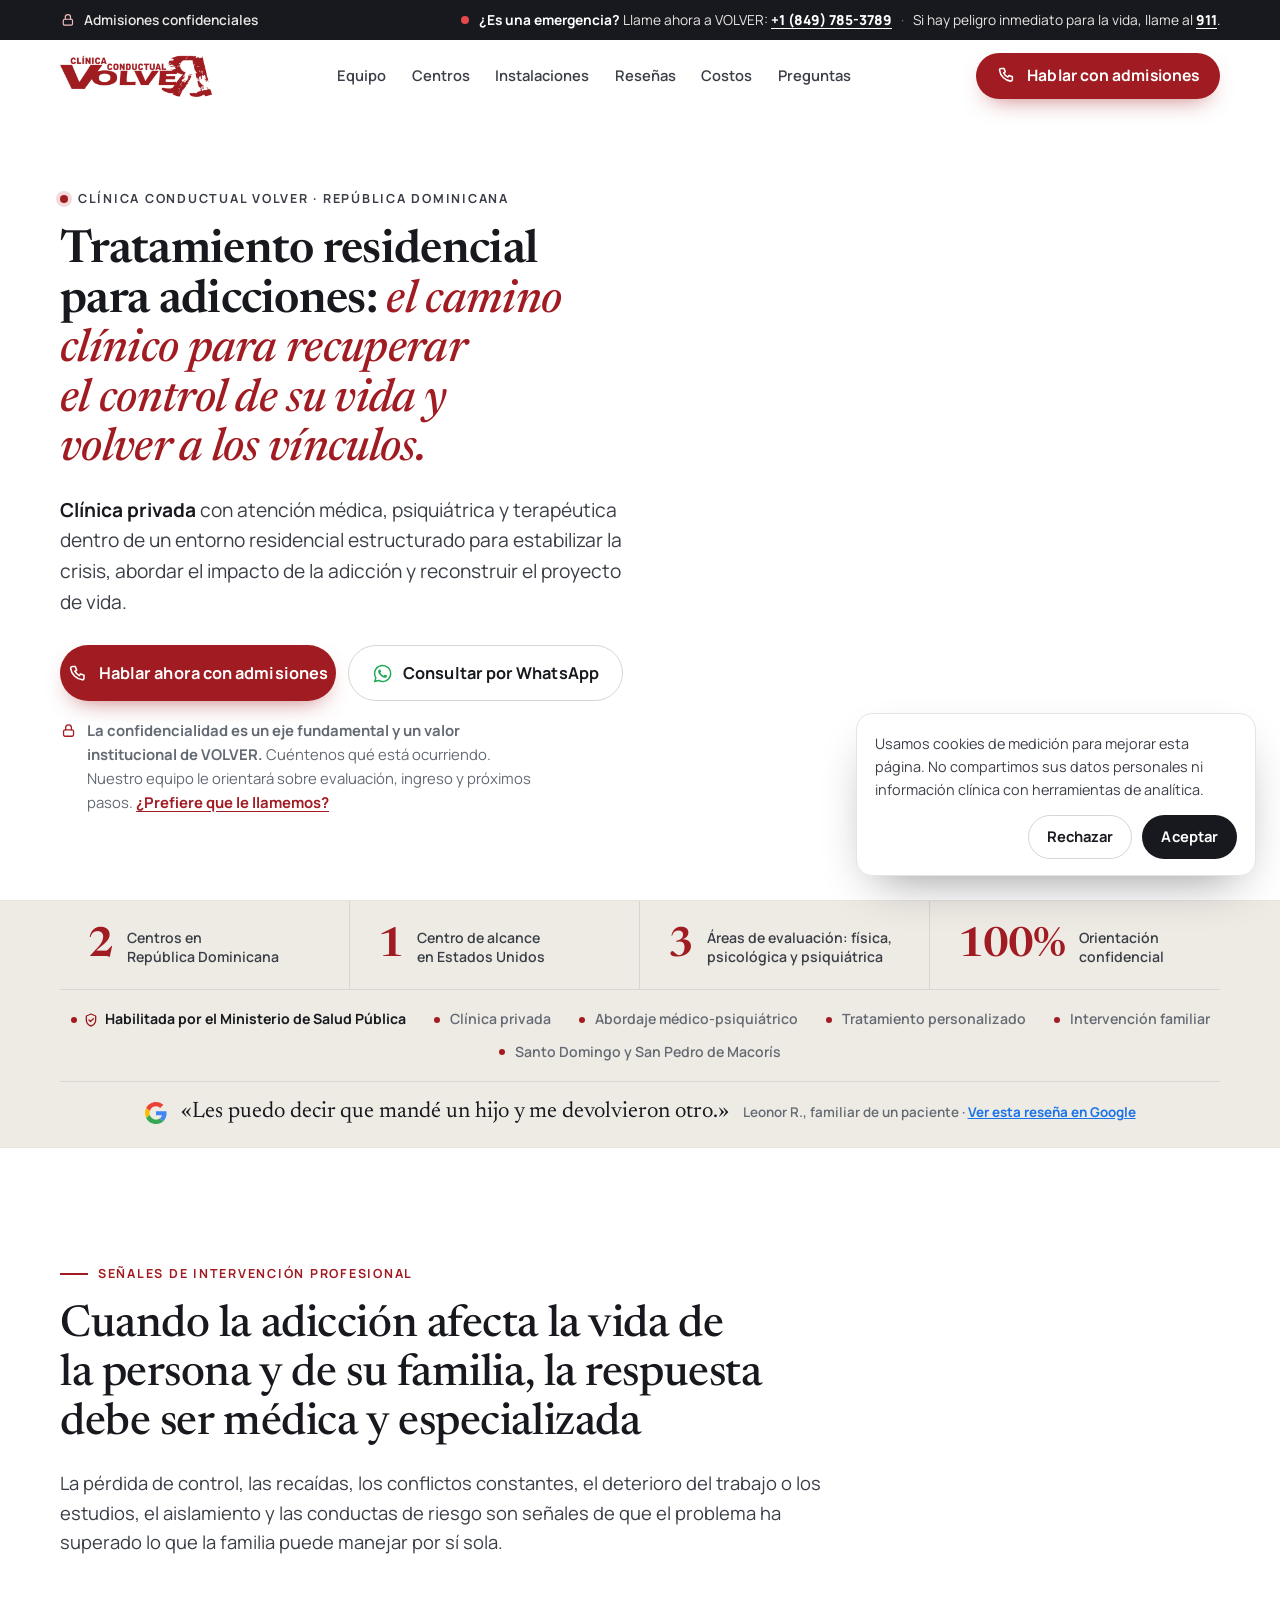
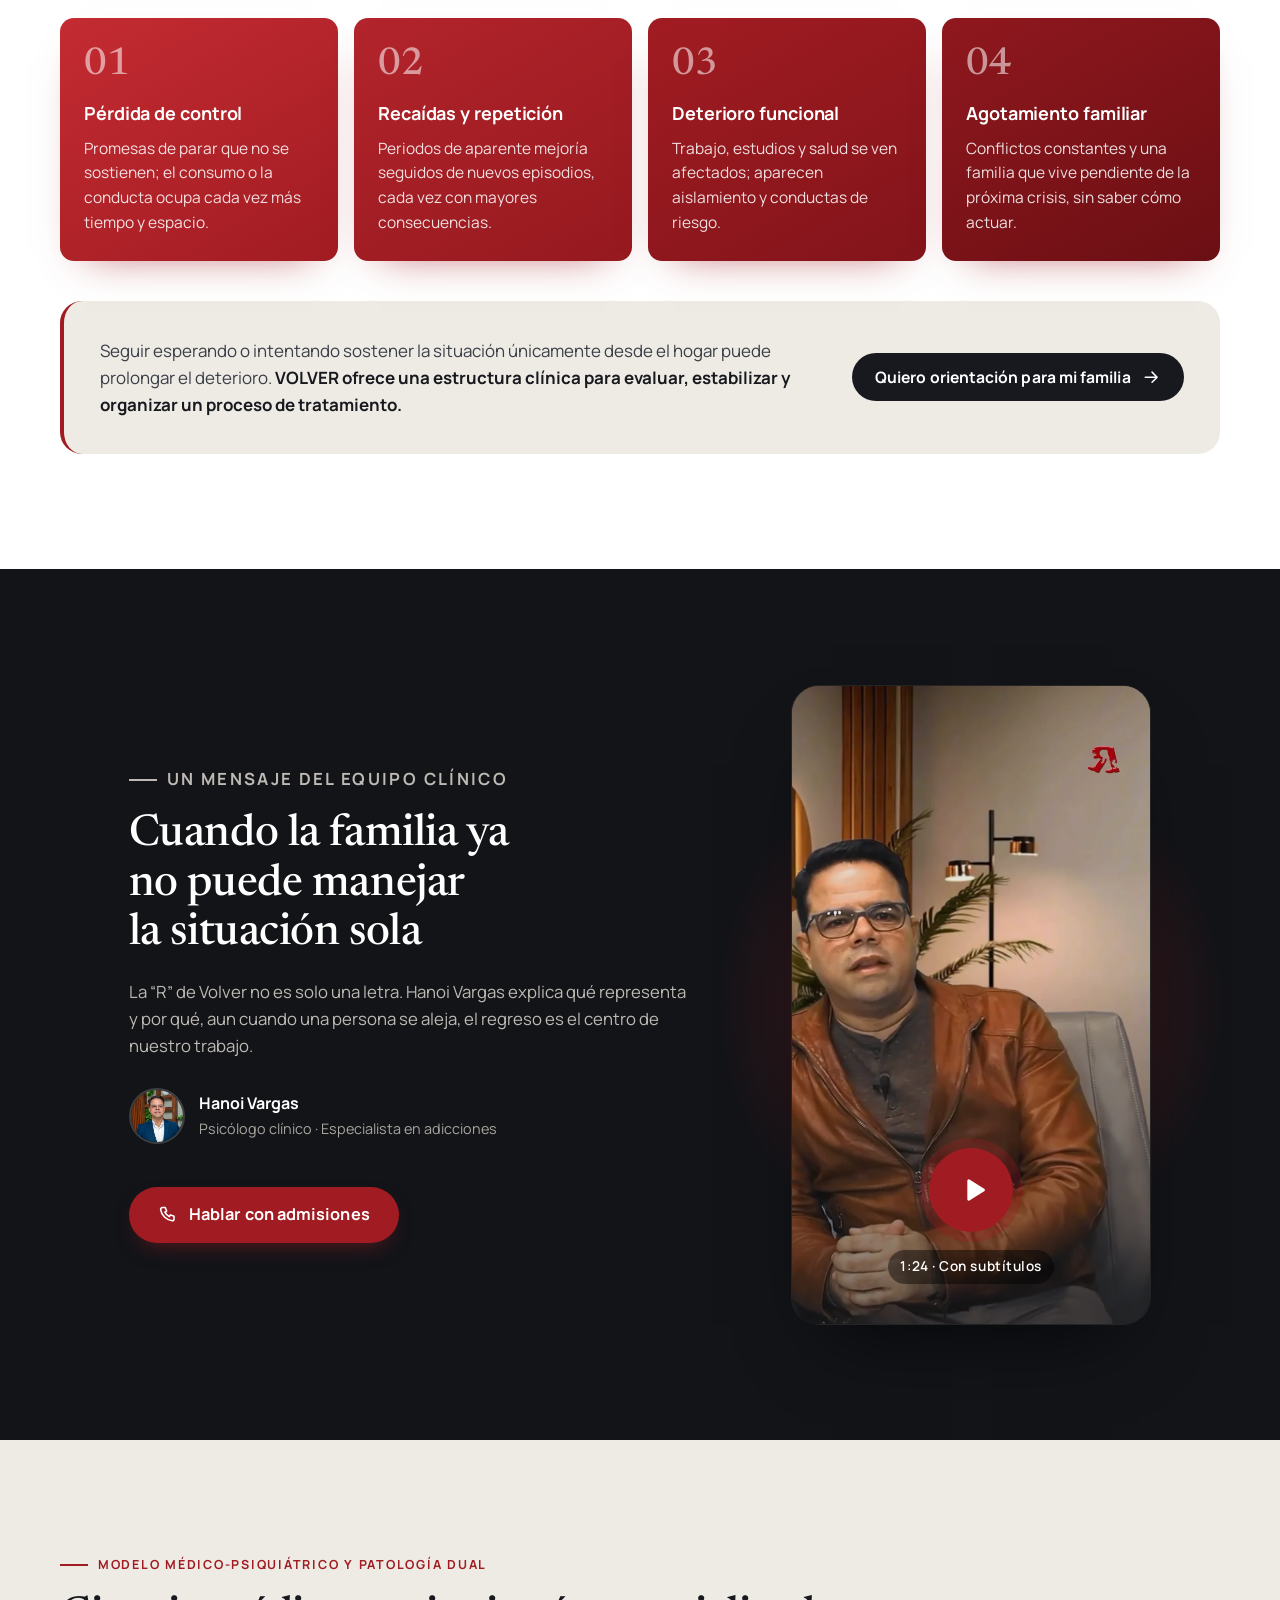
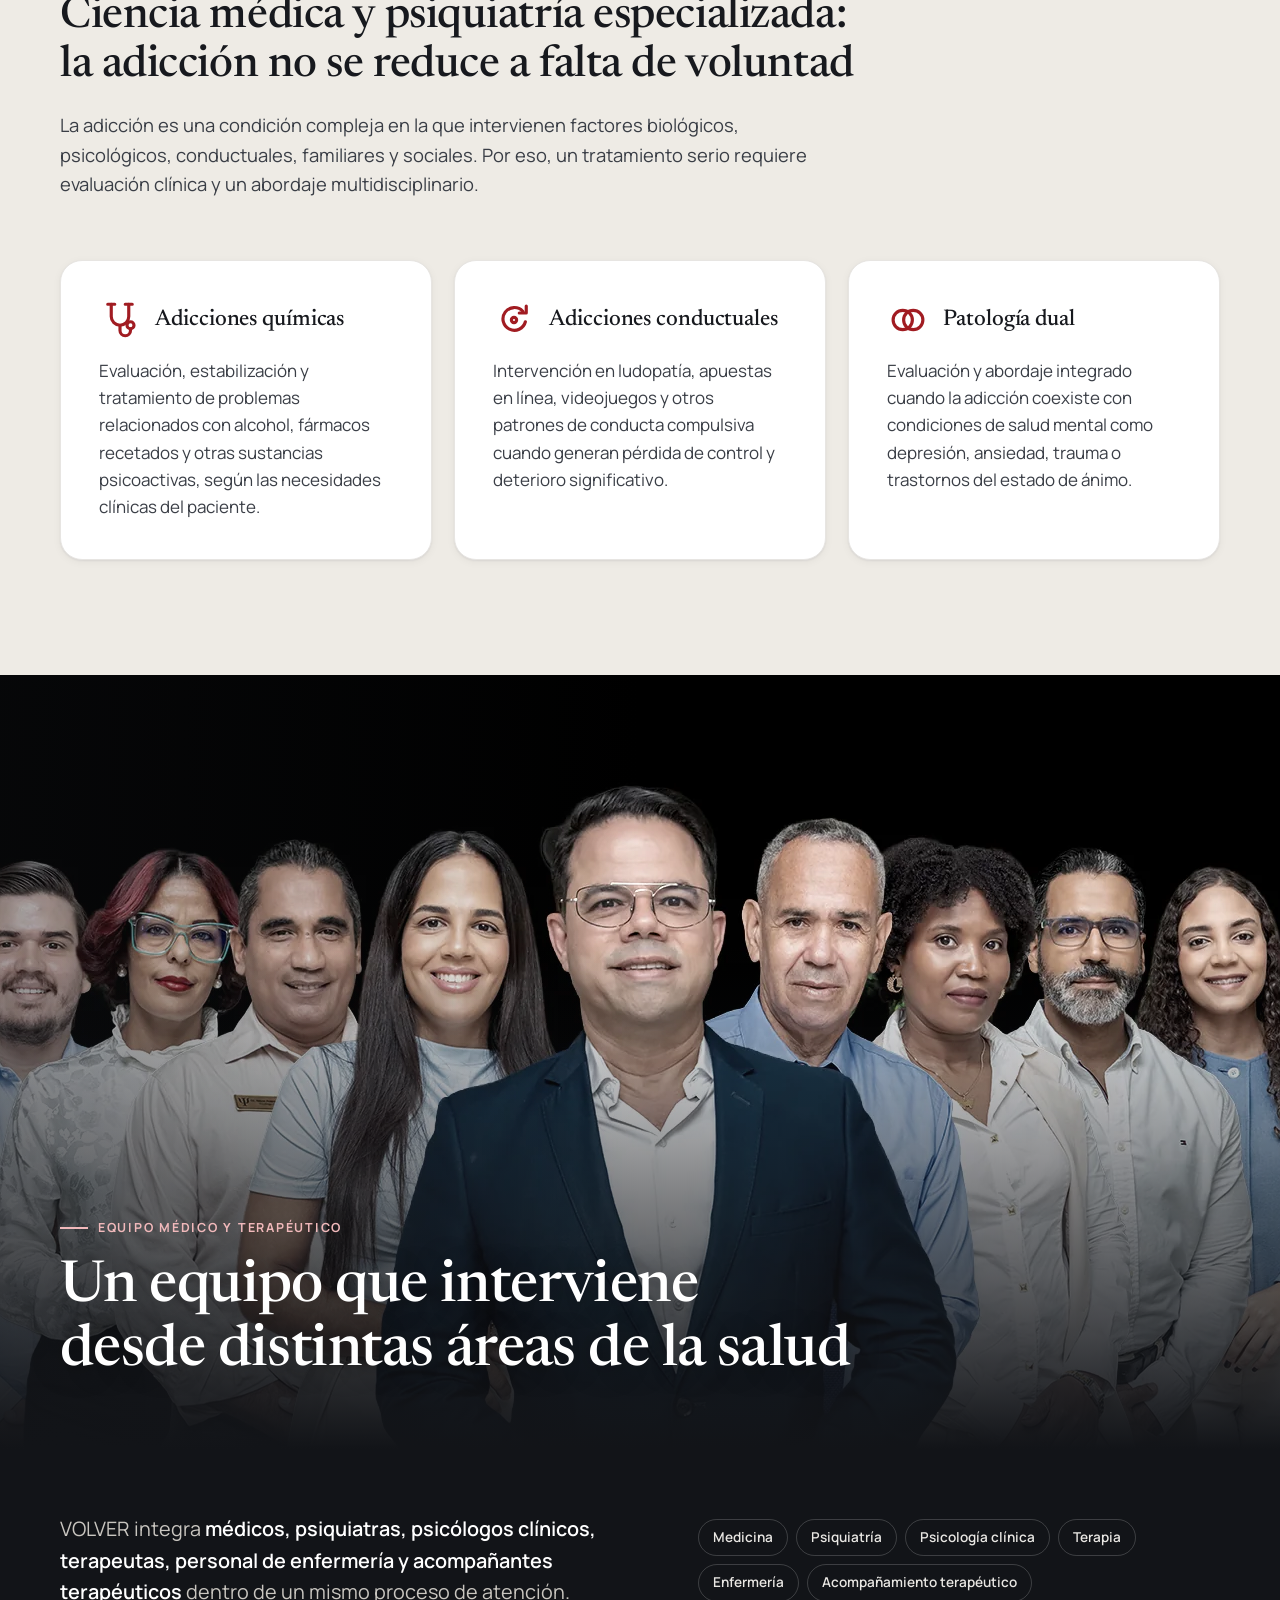
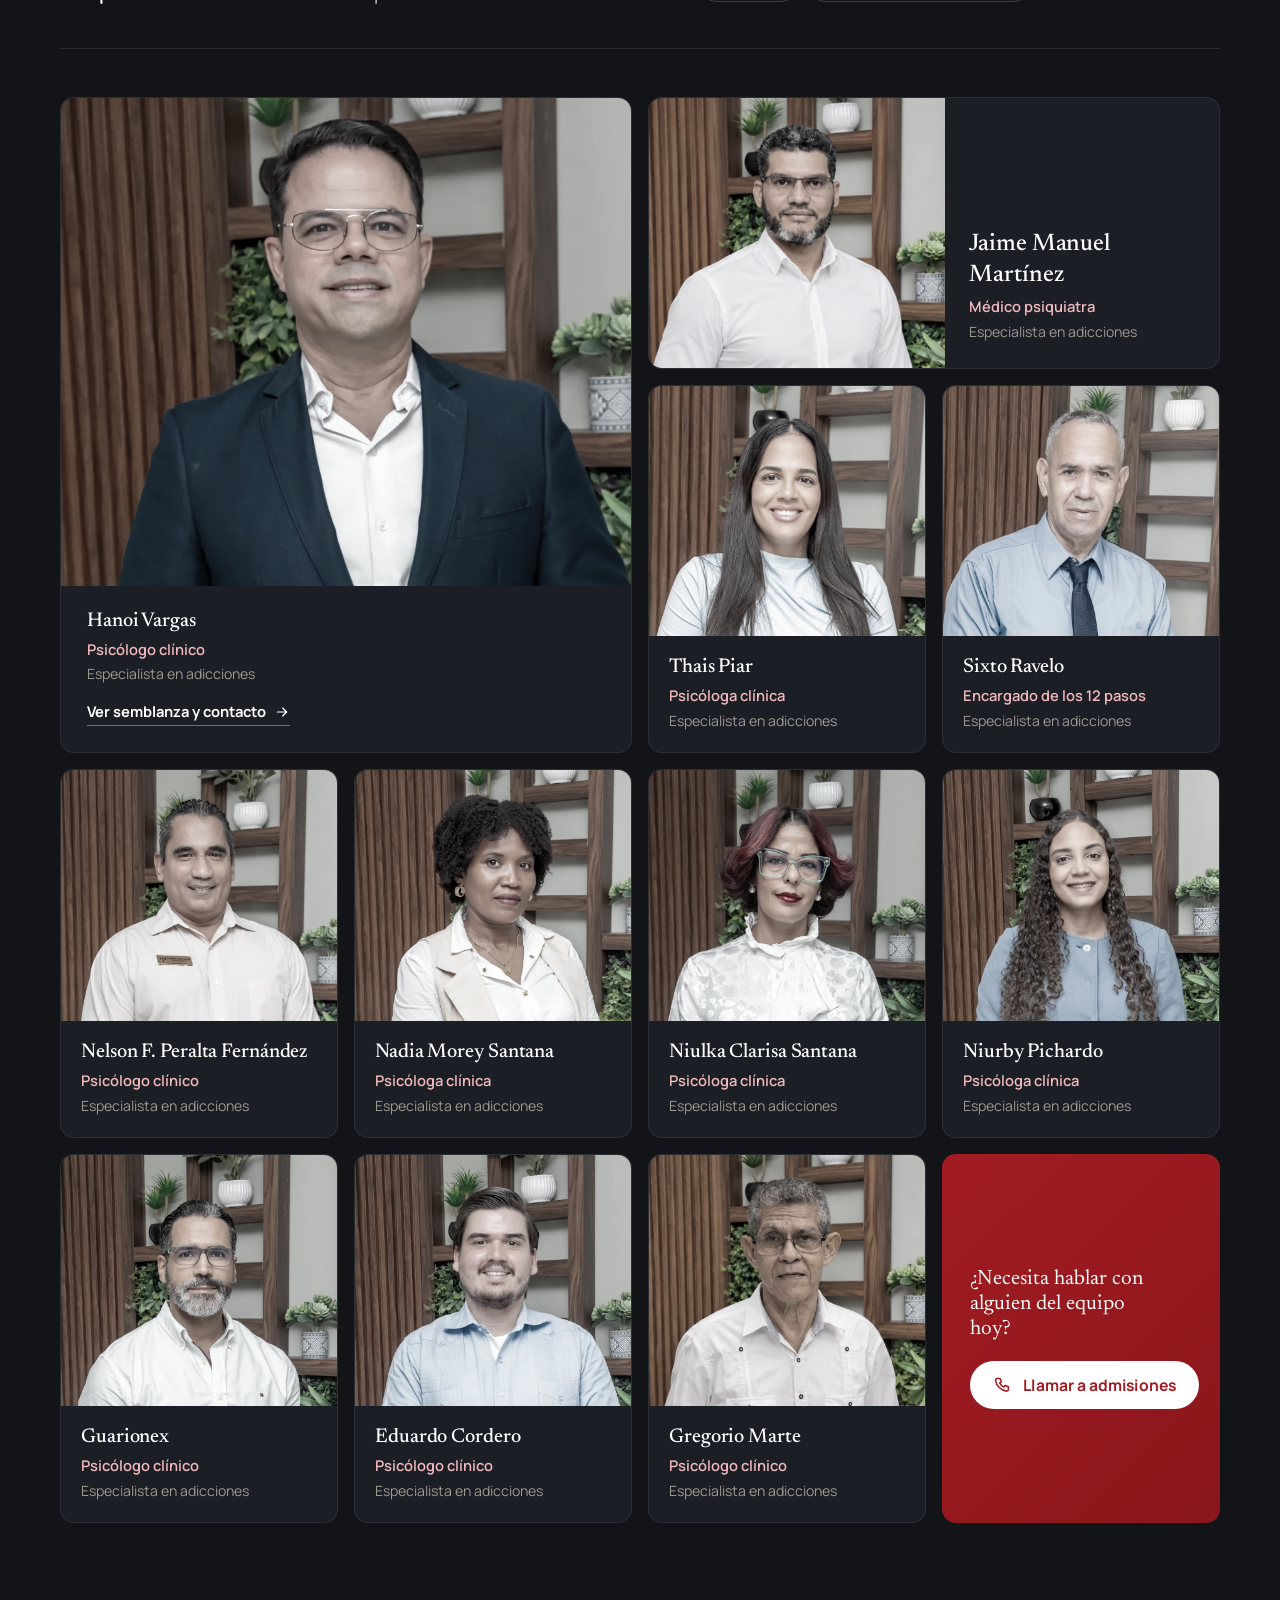
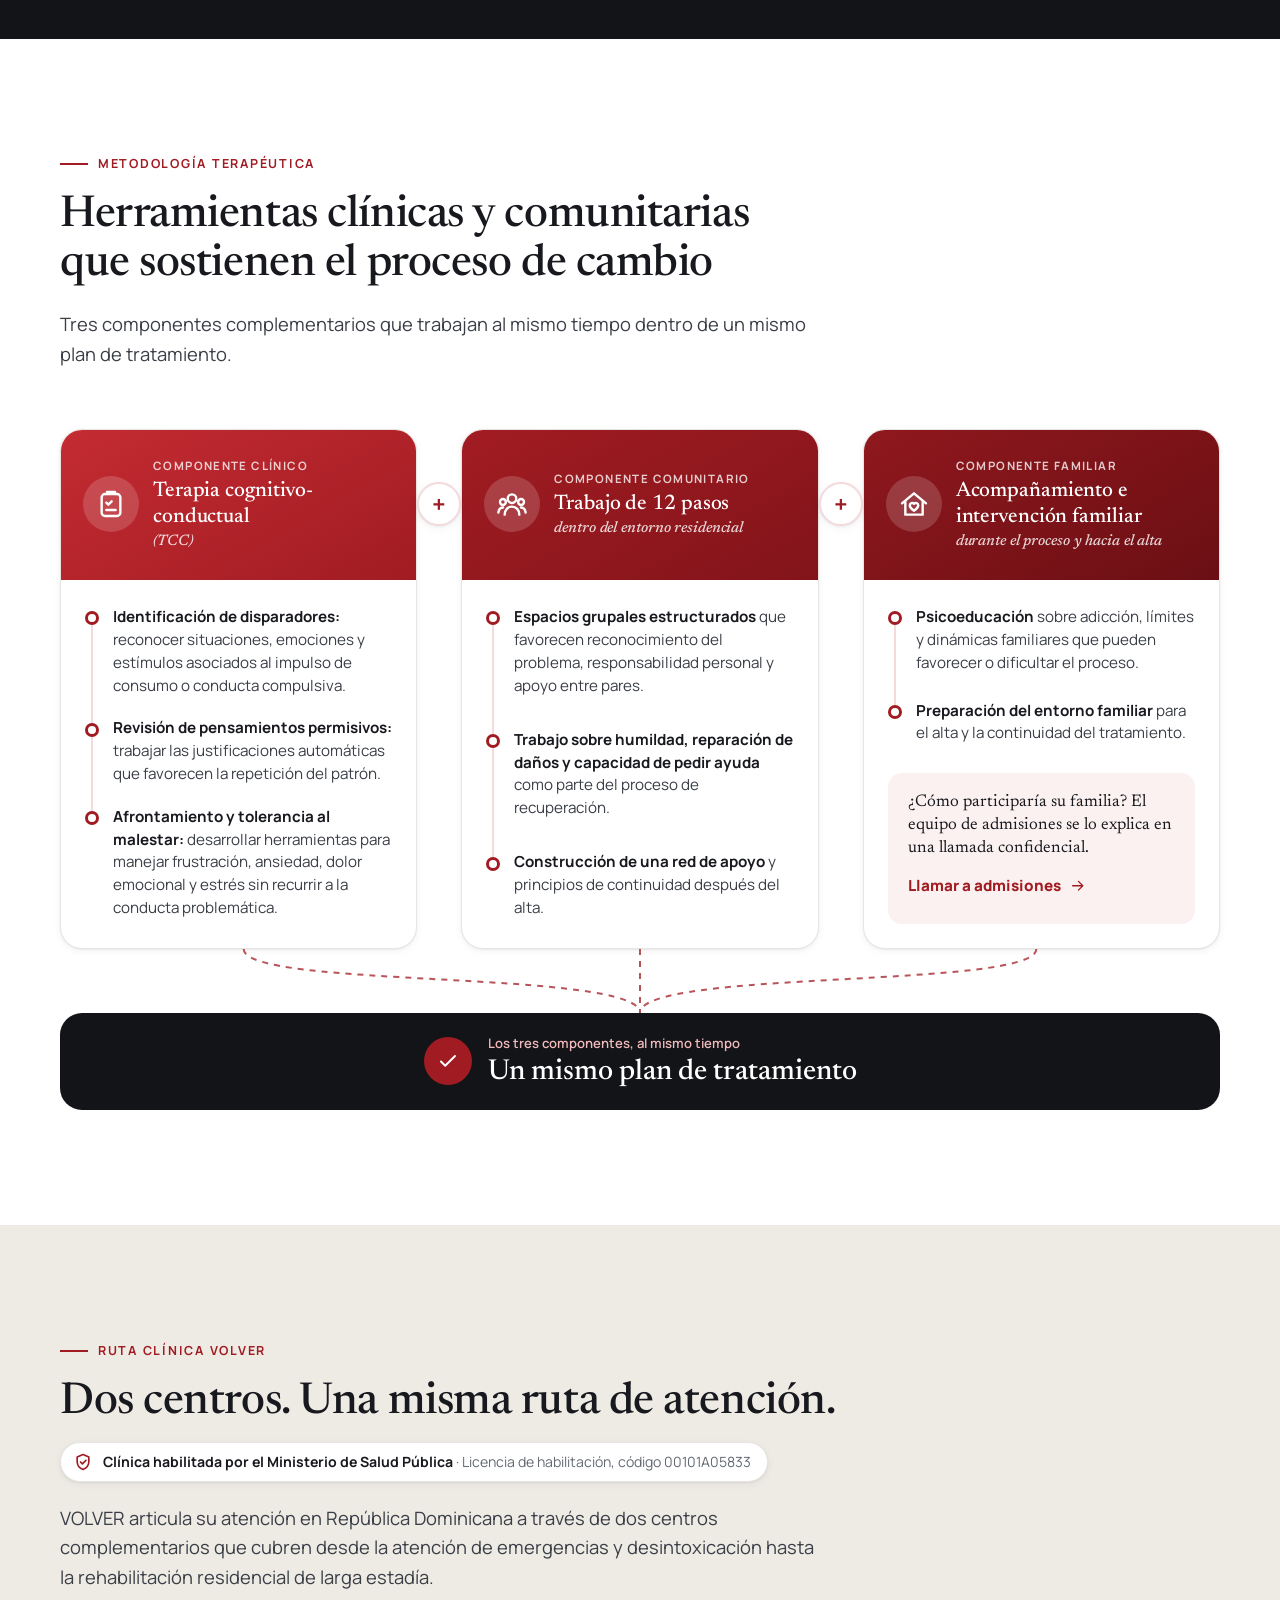
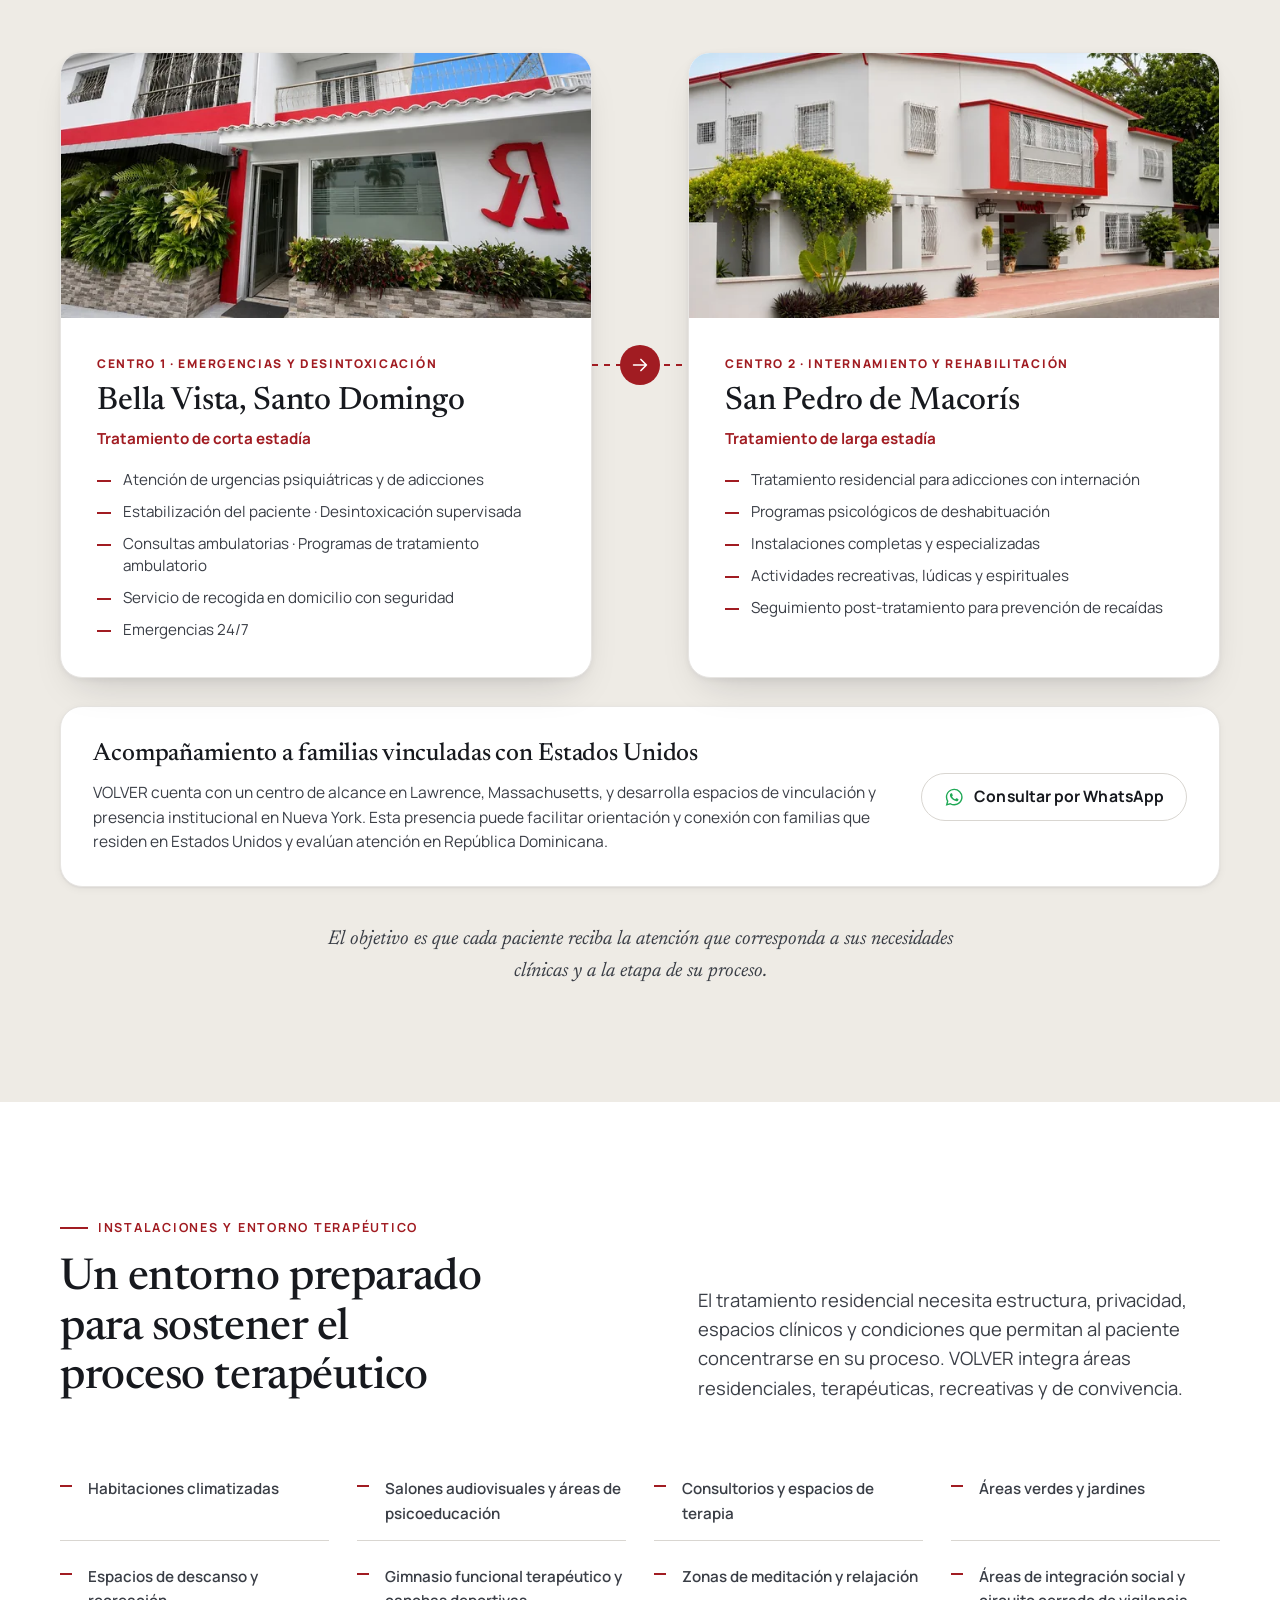
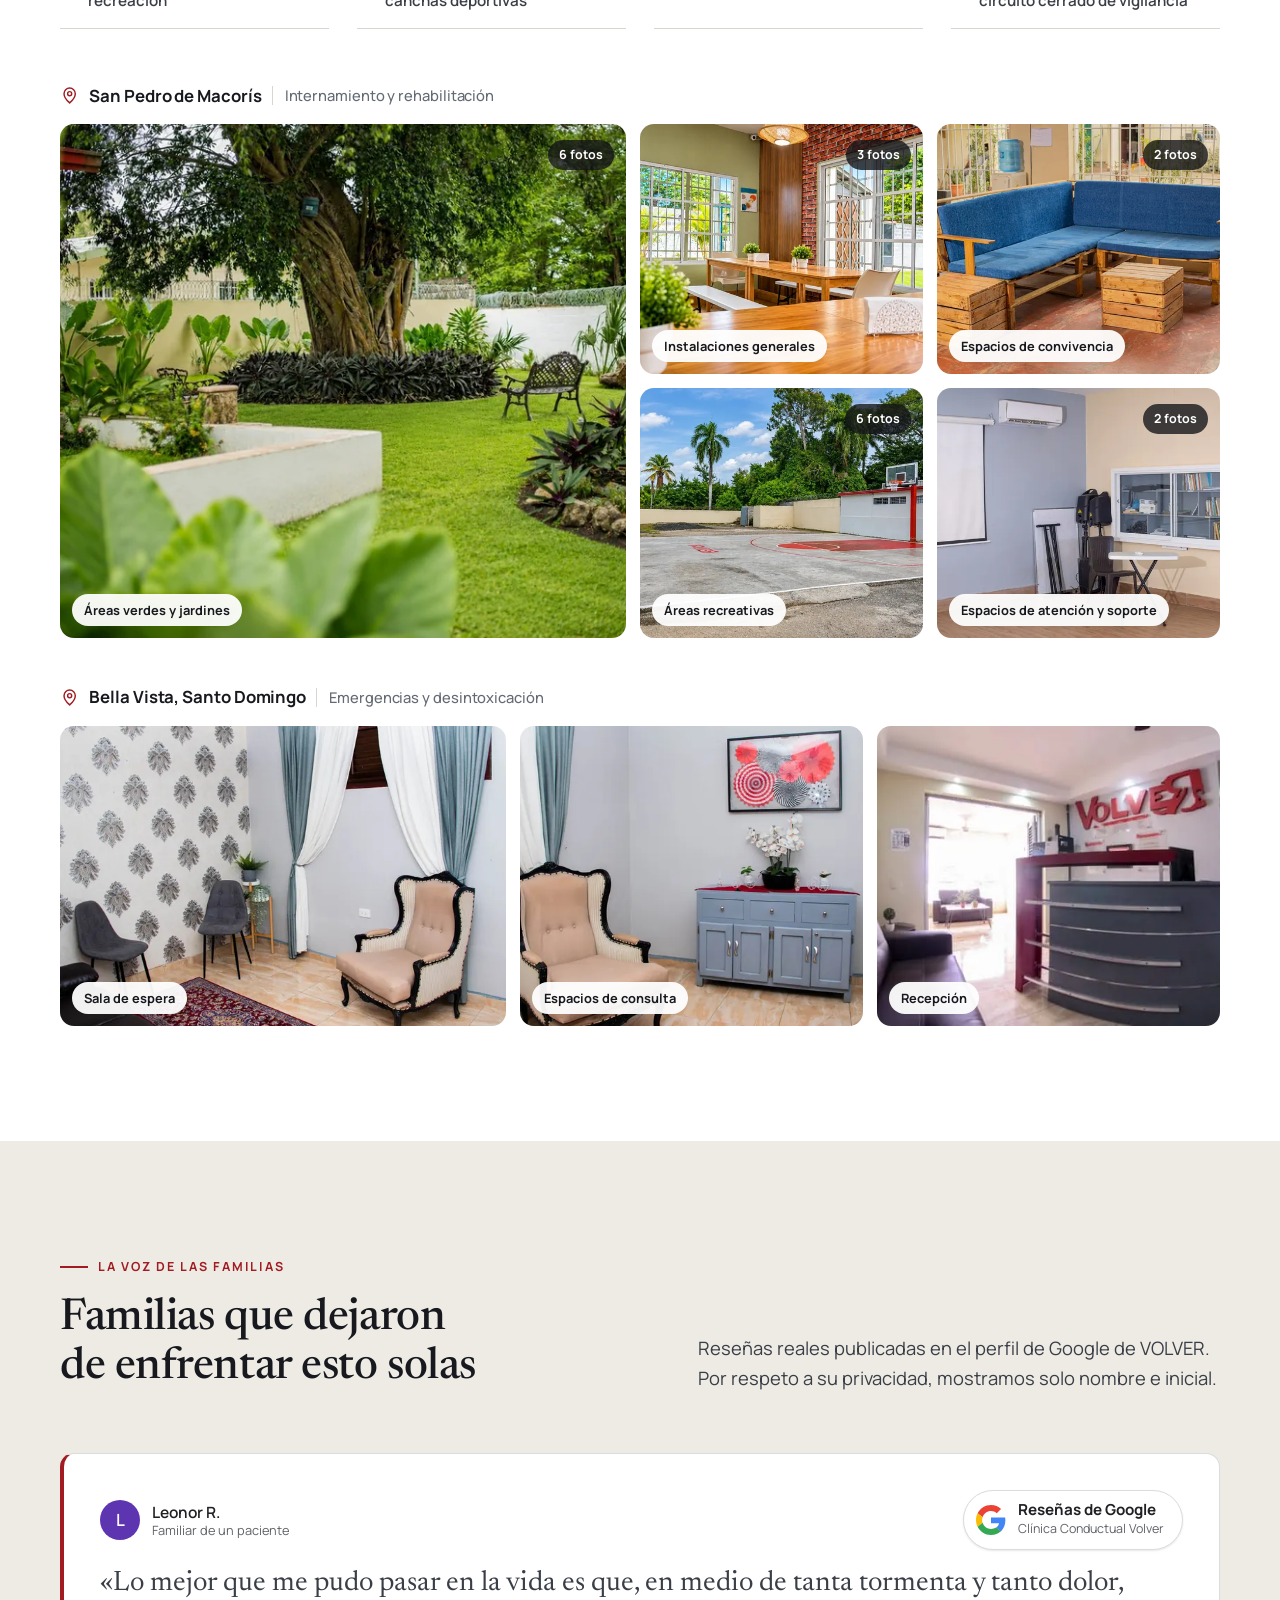
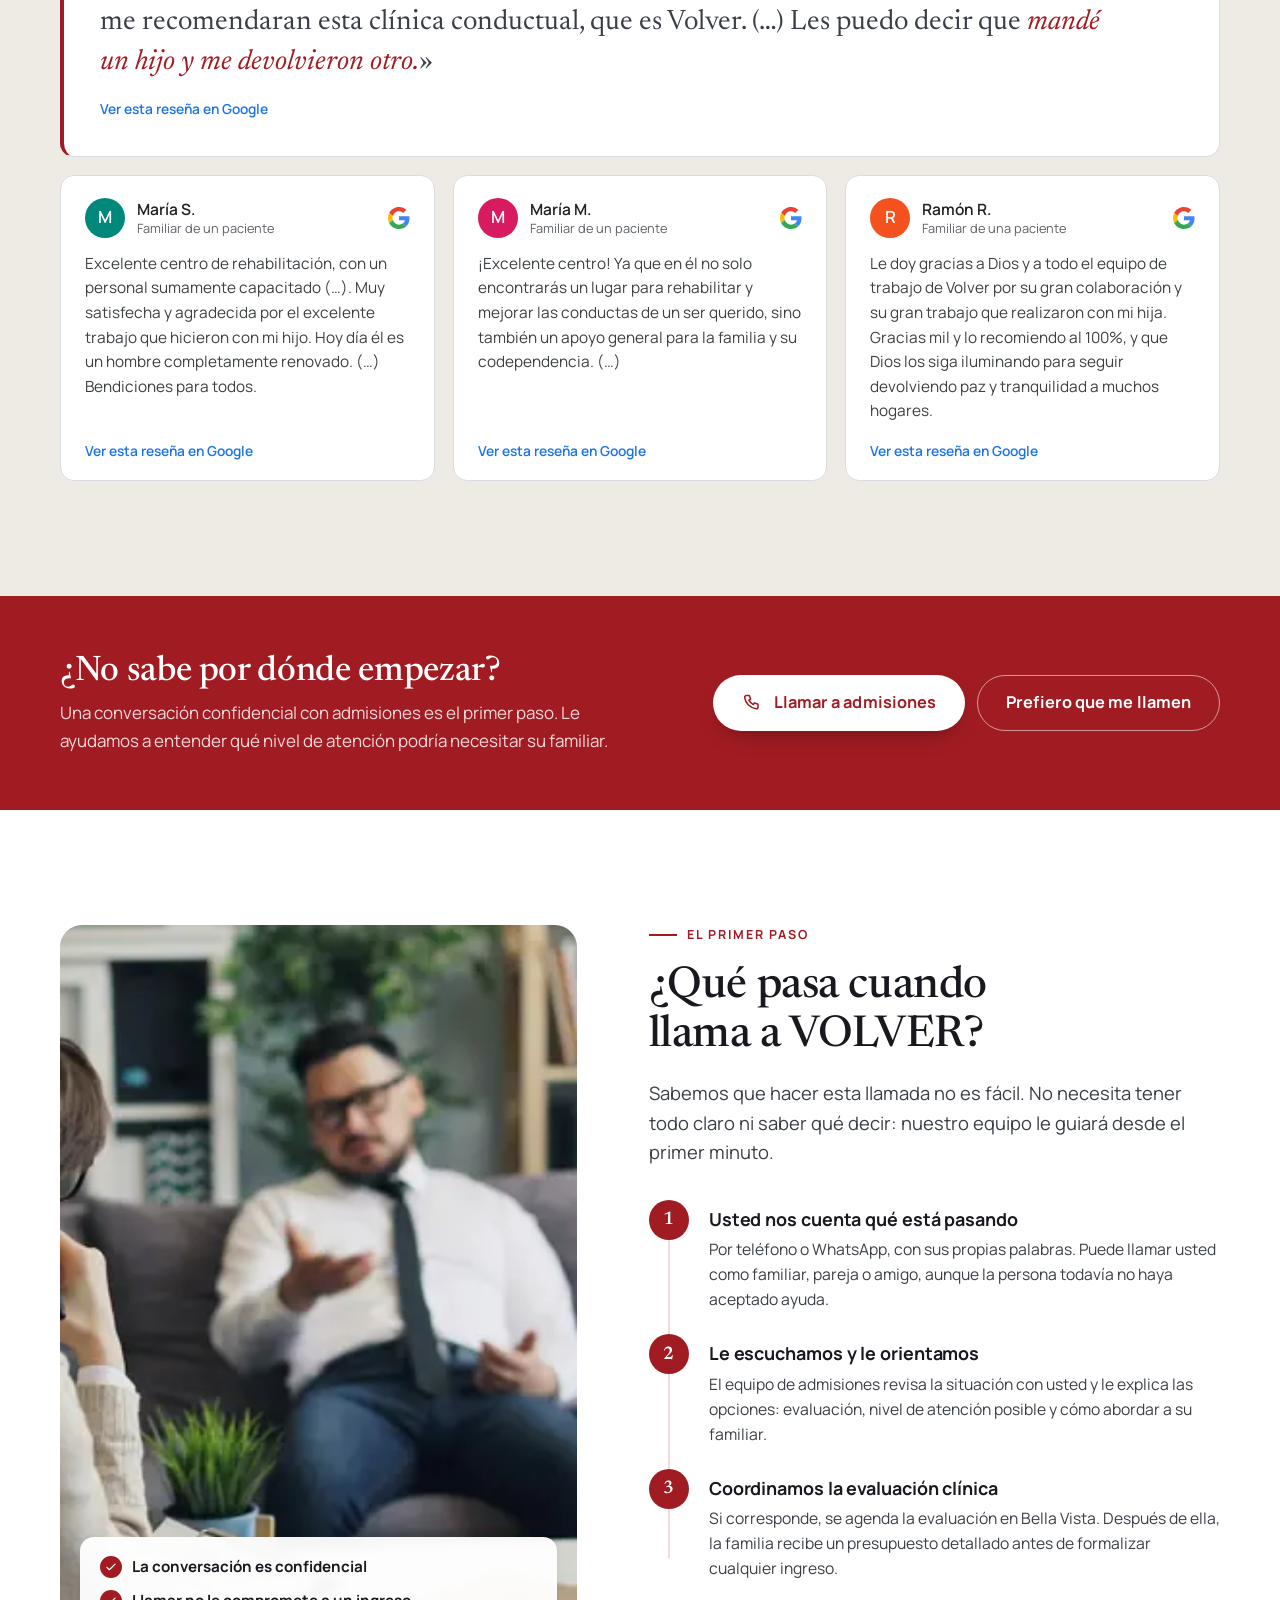
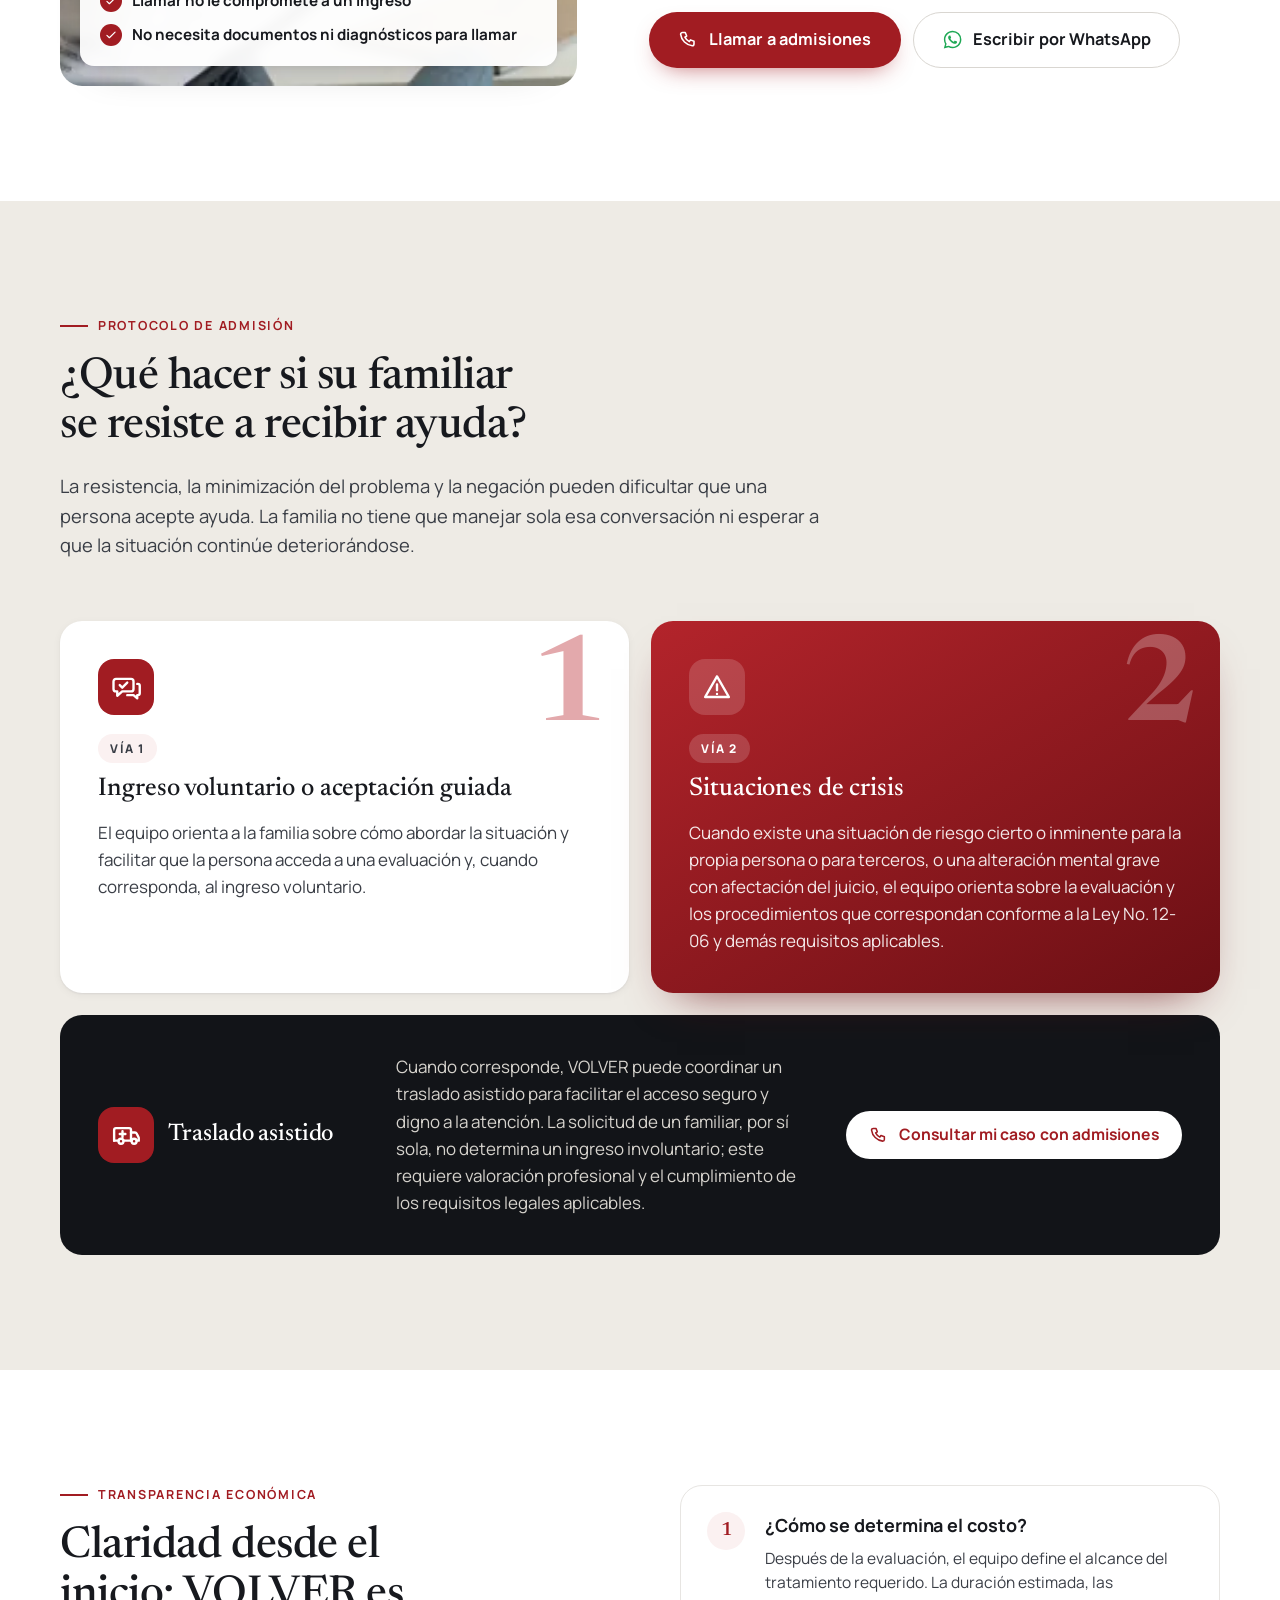
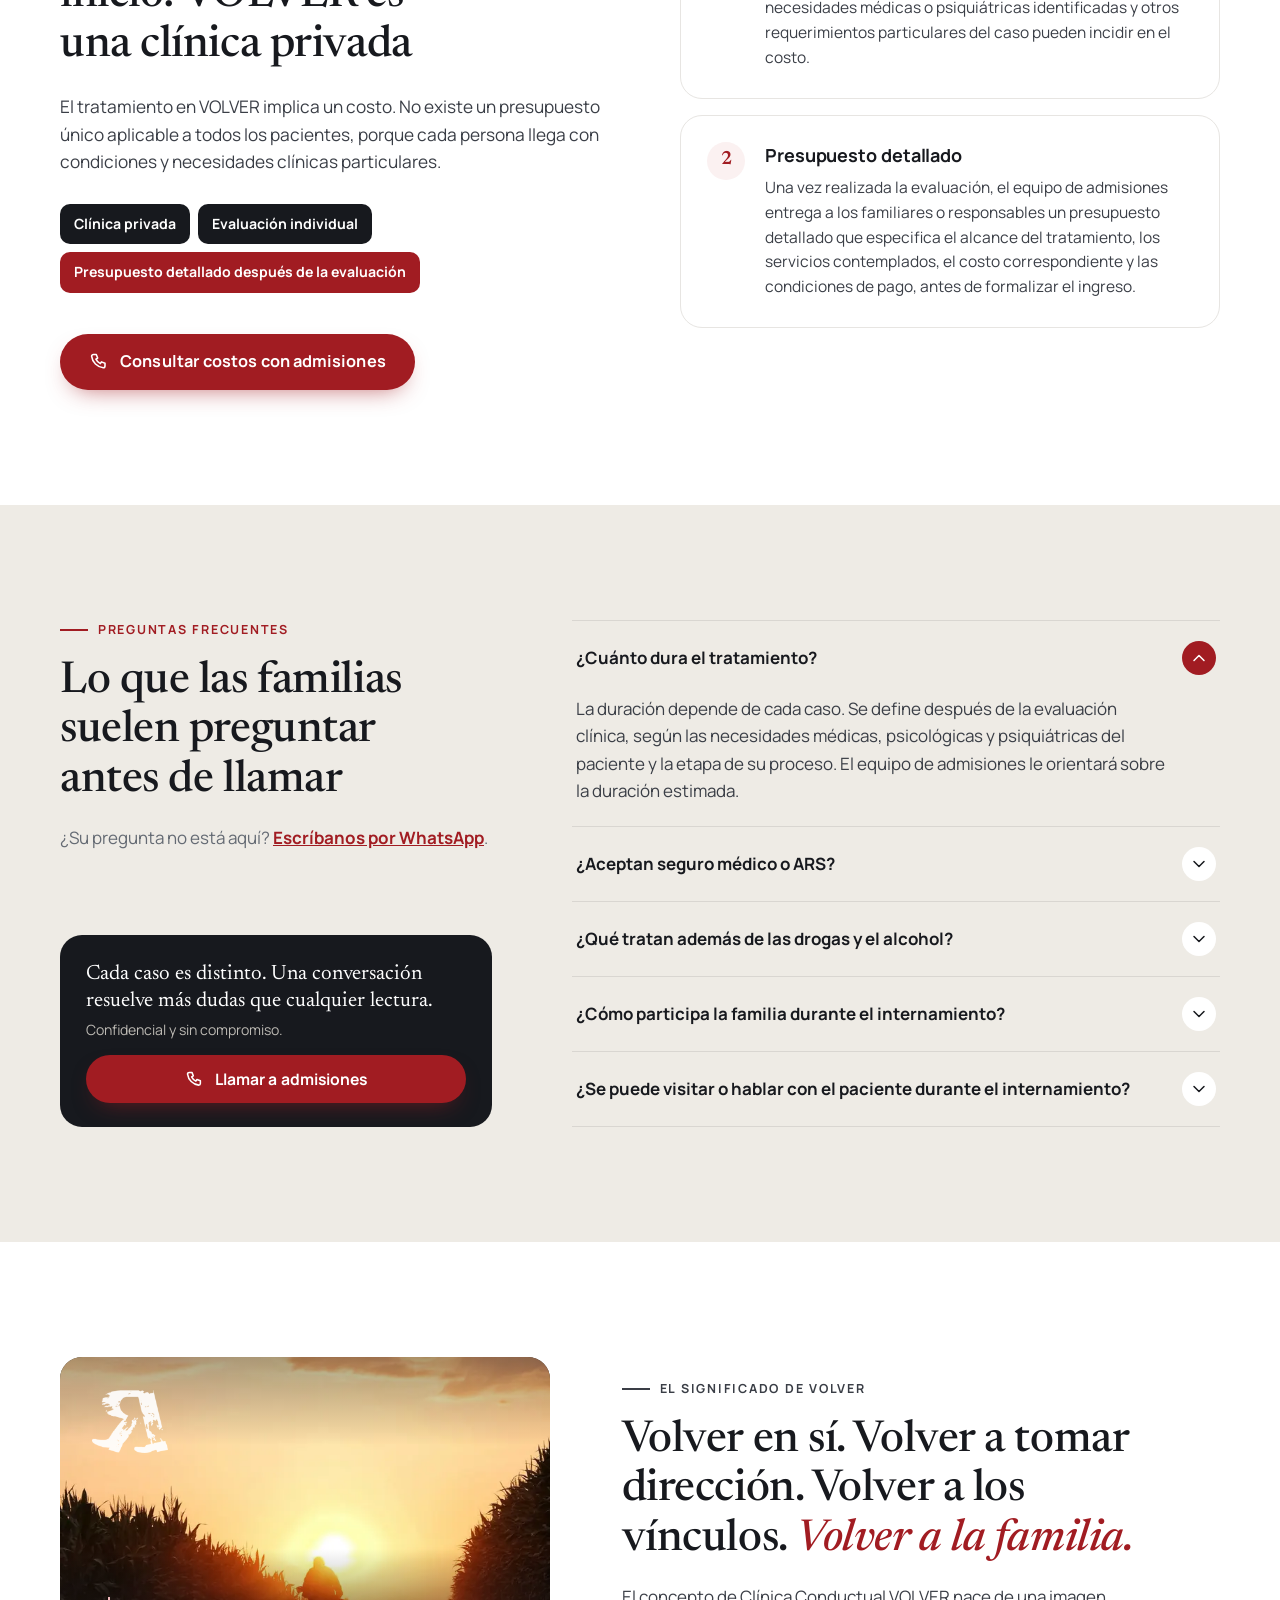
==== commit 05aa37d6: "feat: update photo galleries for San Pedro de Macorís location in index.html" ====
--- a/index.html
+++ b/index.html
@@ -546,9 +546,9 @@
         <div class="gallery-block">
           <h3 class="gallery-title"><svg class="ico" aria-hidden="true"><use href="#i-pin"/></svg> San Pedro de Macorís <span>Internamiento y rehabilitación</span></h3>
           <div class="gallery gallery-sp" tabindex="0" aria-label="Galería de San Pedro de Macorís (deslizable)">
-            <figure class="g-a"><img src="assets/img/sp-jardin-800.webp" srcset="assets/img/sp-jardin-800.webp 800w, assets/img/sp-jardin-1536.webp 1536w" sizes="(min-width: 960px) 50vw, 85vw" width="1536" height="1024" alt="Jardín del centro residencial con un gran árbol, banco y áreas verdes." loading="lazy" decoding="async"><figcaption>Áreas verdes y jardines</figcaption><button type="button" class="g-open" data-photos="[{&quot;src&quot;: &quot;assets/img/sp-jardin-1536.webp&quot;, &quot;alt&quot;: &quot;Jardín del centro residencial con un gran árbol, banco y áreas verdes.&quot;}, {&quot;src&quot;: &quot;assets/img/sp-jardin-sillas.webp&quot;, &quot;alt&quot;: &quot;Sillas de hierro sobre el césped bajo un árbol, con flores azules en primer plano.&quot;}, {&quot;src&quot;: &quot;assets/img/sp-rincon-arbol.webp&quot;, &quot;alt&quot;: &quot;Rincón con banco y sillas de hierro alrededor de un gran árbol.&quot;}, {&quot;src&quot;: &quot;assets/img/sp-sillas-rojas.webp&quot;, &quot;alt&quot;: &quot;Rincón al aire libre con sillas rojas entre palmeras y plantas.&quot;}]" data-title="Áreas verdes y jardines" data-event="gallery_open" data-loc="Áreas verdes y jardines" aria-label="Ampliar Áreas verdes y jardines (4 fotos)"><span class="g-count">4 fotos</span></button></figure>
+            <figure class="g-a"><img src="assets/img/sp-jardin-800.webp" srcset="assets/img/sp-jardin-800.webp 800w, assets/img/sp-jardin-1536.webp 1536w" sizes="(min-width: 960px) 50vw, 85vw" width="1536" height="1024" alt="Jardín del centro residencial con un gran árbol, banco y áreas verdes." loading="lazy" decoding="async"><figcaption>Áreas verdes y jardines</figcaption><button type="button" class="g-open" data-photos="[{&quot;src&quot;: &quot;assets/img/sp-jardin-1536.webp&quot;, &quot;alt&quot;: &quot;Jardín del centro residencial con un gran árbol, banco y áreas verdes.&quot;}, {&quot;src&quot;: &quot;assets/img/sp-patio-hierro.webp&quot;, &quot;alt&quot;: &quot;Área de descanso en el jardín con sillas y mesas de hierro forjado bajo los árboles.&quot;}, {&quot;src&quot;: &quot;assets/img/sp-bancos-arbol.webp&quot;, &quot;alt&quot;: &quot;Bancos de madera con cojines a la sombra de un gran árbol.&quot;}, {&quot;src&quot;: &quot;assets/img/sp-jardin-sillas.webp&quot;, &quot;alt&quot;: &quot;Sillas de hierro sobre el césped bajo un árbol, con flores azules en primer plano.&quot;}, {&quot;src&quot;: &quot;assets/img/sp-rincon-arbol.webp&quot;, &quot;alt&quot;: &quot;Rincón con banco y sillas de hierro alrededor de un gran árbol.&quot;}, {&quot;src&quot;: &quot;assets/img/sp-sillas-rojas.webp&quot;, &quot;alt&quot;: &quot;Rincón al aire libre con sillas rojas entre palmeras y plantas.&quot;}]" data-title="Áreas verdes y jardines" data-event="gallery_open" data-loc="Áreas verdes y jardines" aria-label="Ampliar Áreas verdes y jardines (6 fotos)"><span class="g-count">6 fotos</span></button></figure>
             <figure><img src="assets/img/sp-comedor-1-640.webp" srcset="assets/img/sp-comedor-1-640.webp 640w, assets/img/sp-comedor-1-1536.webp 1536w" sizes="(min-width: 960px) 25vw, 85vw" width="1536" height="1024" alt="Comedor con mesas de madera y ventanales hacia el jardín." loading="lazy" decoding="async"><figcaption>Instalaciones generales</figcaption><button type="button" class="g-open" data-photos="[{&quot;src&quot;: &quot;assets/img/sp-comedor-1-1536.webp&quot;, &quot;alt&quot;: &quot;Comedor con mesas de madera y ventanales hacia el jardín.&quot;}, {&quot;src&quot;: &quot;assets/img/sp-comedor-2-1536.webp&quot;, &quot;alt&quot;: &quot;Comedor con mesa de madera, cuadros en la pared y ventana de servicio.&quot;}, {&quot;src&quot;: &quot;assets/img/sp-edificios-1536.webp&quot;, &quot;alt&quot;: &quot;Edificaciones del centro rodeadas de césped, caminos y jardines.&quot;}]" data-title="Instalaciones generales" data-event="gallery_open" data-loc="Instalaciones generales" aria-label="Ampliar Instalaciones generales (3 fotos)"><span class="g-count">3 fotos</span></button></figure>
-            <figure><img src="assets/img/sp-convivencia-640.webp" srcset="assets/img/sp-convivencia-640.webp 640w, assets/img/sp-convivencia-1200.webp 1200w" sizes="(min-width: 960px) 25vw, 85vw" width="1200" height="800" alt="Área de convivencia con sofá y mesas de madera." loading="lazy" decoding="async"><figcaption>Espacios de convivencia</figcaption><button type="button" class="g-open" data-photos="[{&quot;src&quot;: &quot;assets/img/sp-convivencia-1200.webp&quot;, &quot;alt&quot;: &quot;Área de convivencia con sofá y mesas de madera.&quot;}, {&quot;src&quot;: &quot;assets/img/sp-sala-ratan.webp&quot;, &quot;alt&quot;: &quot;Sala interior con muebles de ratán y ventanales hacia el jardín.&quot;}, {&quot;src&quot;: &quot;assets/img/sp-patio-hierro.webp&quot;, &quot;alt&quot;: &quot;Área de descanso en el jardín con sillas y mesas de hierro forjado bajo los árboles.&quot;}, {&quot;src&quot;: &quot;assets/img/sp-bancos-arbol.webp&quot;, &quot;alt&quot;: &quot;Bancos de madera con cojines a la sombra de un gran árbol.&quot;}]" data-title="Espacios de convivencia" data-event="gallery_open" data-loc="Espacios de convivencia" aria-label="Ampliar Espacios de convivencia (4 fotos)"><span class="g-count">4 fotos</span></button></figure>
+            <figure><img src="assets/img/sp-convivencia-640.webp" srcset="assets/img/sp-convivencia-640.webp 640w, assets/img/sp-convivencia-1200.webp 1200w" sizes="(min-width: 960px) 25vw, 85vw" width="1200" height="800" alt="Área de convivencia con sofá y mesas de madera." loading="lazy" decoding="async"><figcaption>Espacios de convivencia</figcaption><button type="button" class="g-open" data-photos="[{&quot;src&quot;: &quot;assets/img/sp-convivencia-1200.webp&quot;, &quot;alt&quot;: &quot;Área de convivencia con sofá y mesas de madera.&quot;}, {&quot;src&quot;: &quot;assets/img/sp-sala-ratan.webp&quot;, &quot;alt&quot;: &quot;Sala interior con muebles de ratán y ventanales hacia el jardín.&quot;}]" data-title="Espacios de convivencia" data-event="gallery_open" data-loc="Espacios de convivencia" aria-label="Ampliar Espacios de convivencia (2 fotos)"><span class="g-count">2 fotos</span></button></figure>
             <figure><img src="assets/img/sp-baloncesto-640.webp" srcset="assets/img/sp-baloncesto-640.webp 640w, assets/img/sp-baloncesto-1536.webp 1536w" sizes="(min-width: 960px) 25vw, 85vw" width="1536" height="1024" alt="Cancha de baloncesto al aire libre rodeada de palmas y árboles." loading="lazy" decoding="async"><figcaption>Áreas recreativas</figcaption><button type="button" class="g-open" data-photos="[{&quot;src&quot;: &quot;assets/img/sp-baloncesto-1536.webp&quot;, &quot;alt&quot;: &quot;Cancha de baloncesto al aire libre rodeada de palmas y árboles.&quot;}, {&quot;src&quot;: &quot;assets/img/sp-voleibol-1536.webp&quot;, &quot;alt&quot;: &quot;Red de voleibol y balones sobre el césped del centro.&quot;}, {&quot;src&quot;: &quot;assets/img/sp-gimnasio-equipos.webp&quot;, &quot;alt&quot;: &quot;Gimnasio con máquina multifuncional y bicicleta estática frente a ventanales.&quot;}, {&quot;src&quot;: &quot;assets/img/sp-gimnasio-caminadoras.webp&quot;, &quot;alt&quot;: &quot;Gimnasio con dos caminadoras frente a un ventanal con vista al área verde.&quot;}, {&quot;src&quot;: &quot;assets/img/sp-ajedrez-patio-1536.webp&quot;, &quot;alt&quot;: &quot;Patio techado con pérgola, plantas y mesas de ajedrez.&quot;}, {&quot;src&quot;: &quot;assets/img/sp-ajedrez-jardin-1536.webp&quot;, &quot;alt&quot;: &quot;Mesa con tablero de ajedrez frente al jardín del centro.&quot;}]" data-title="Áreas recreativas" data-event="gallery_open" data-loc="Áreas recreativas" aria-label="Ampliar Áreas recreativas (6 fotos)"><span class="g-count">6 fotos</span></button></figure>
             <figure><img src="assets/img/sp-audiovisual-640.webp" srcset="assets/img/sp-audiovisual-640.webp 640w, assets/img/sp-audiovisual-1200.webp 1200w" sizes="(min-width: 960px) 25vw, 85vw" width="1200" height="800" alt="Salón audiovisual con pantalla de proyección y biblioteca." loading="lazy" decoding="async"><figcaption>Espacios de atención y soporte</figcaption><button type="button" class="g-open" data-photos="[{&quot;src&quot;: &quot;assets/img/sp-audiovisual-1200.webp&quot;, &quot;alt&quot;: &quot;Salón audiovisual con pantalla de proyección y biblioteca.&quot;}, {&quot;src&quot;: &quot;assets/img/sp-recepcion-1200.webp&quot;, &quot;alt&quot;: &quot;Recepción e información del centro de San Pedro de Macorís.&quot;}]" data-title="Espacios de atención y soporte" data-event="gallery_open" data-loc="Espacios de atención y soporte" aria-label="Ampliar Espacios de atención y soporte (2 fotos)"><span class="g-count">2 fotos</span></button></figure>
           </div>
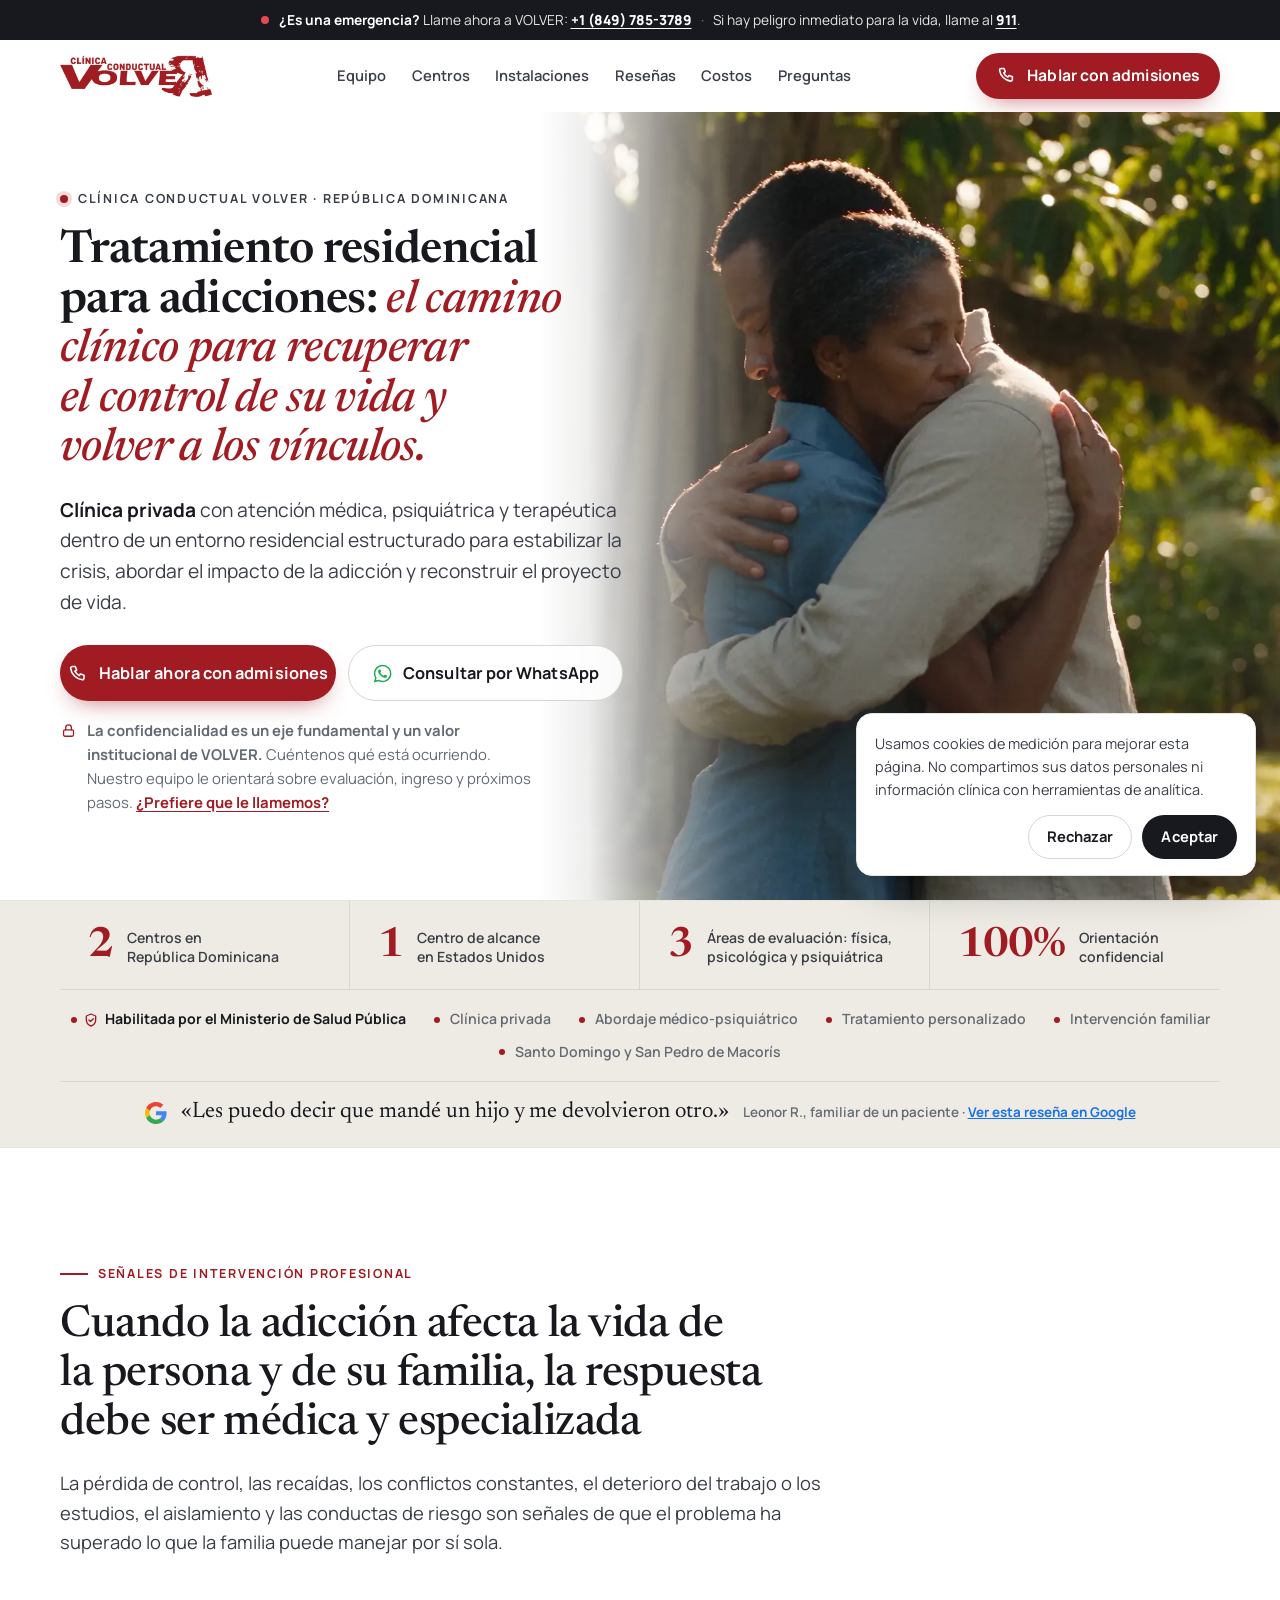
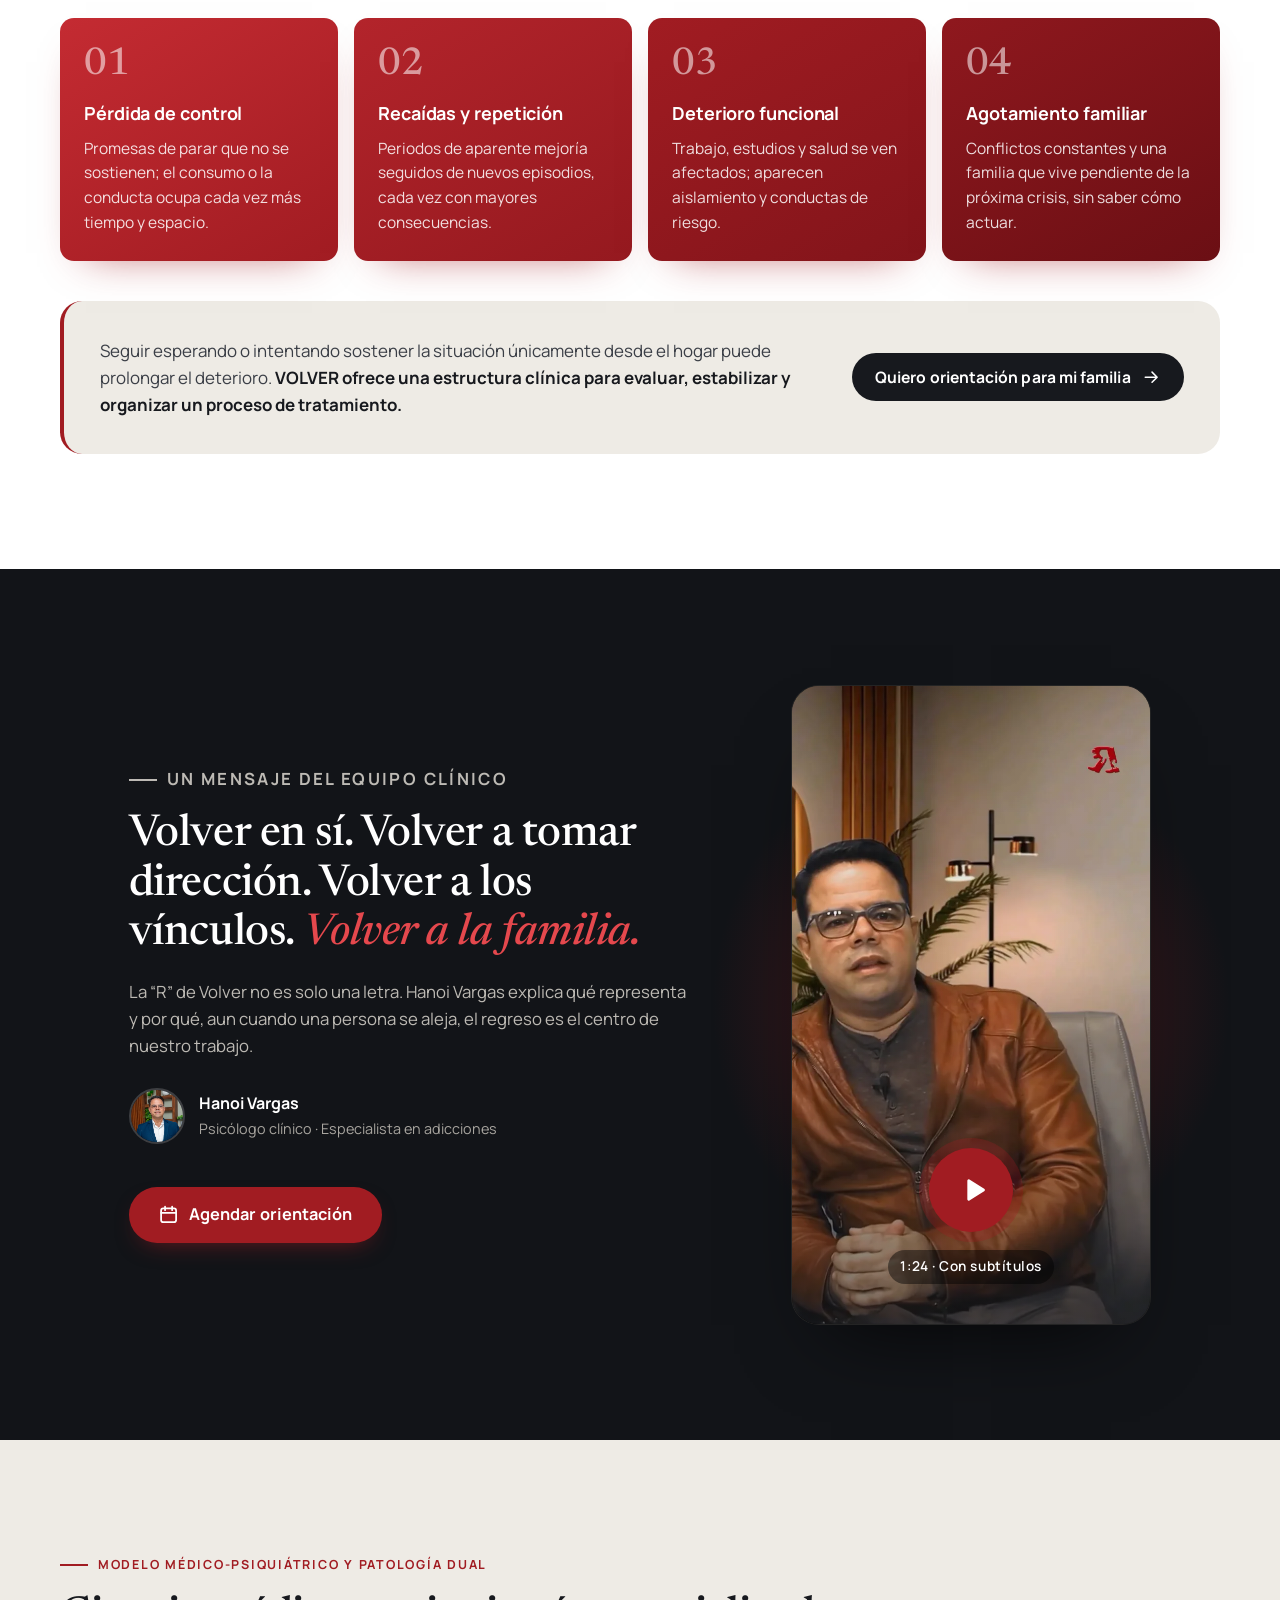
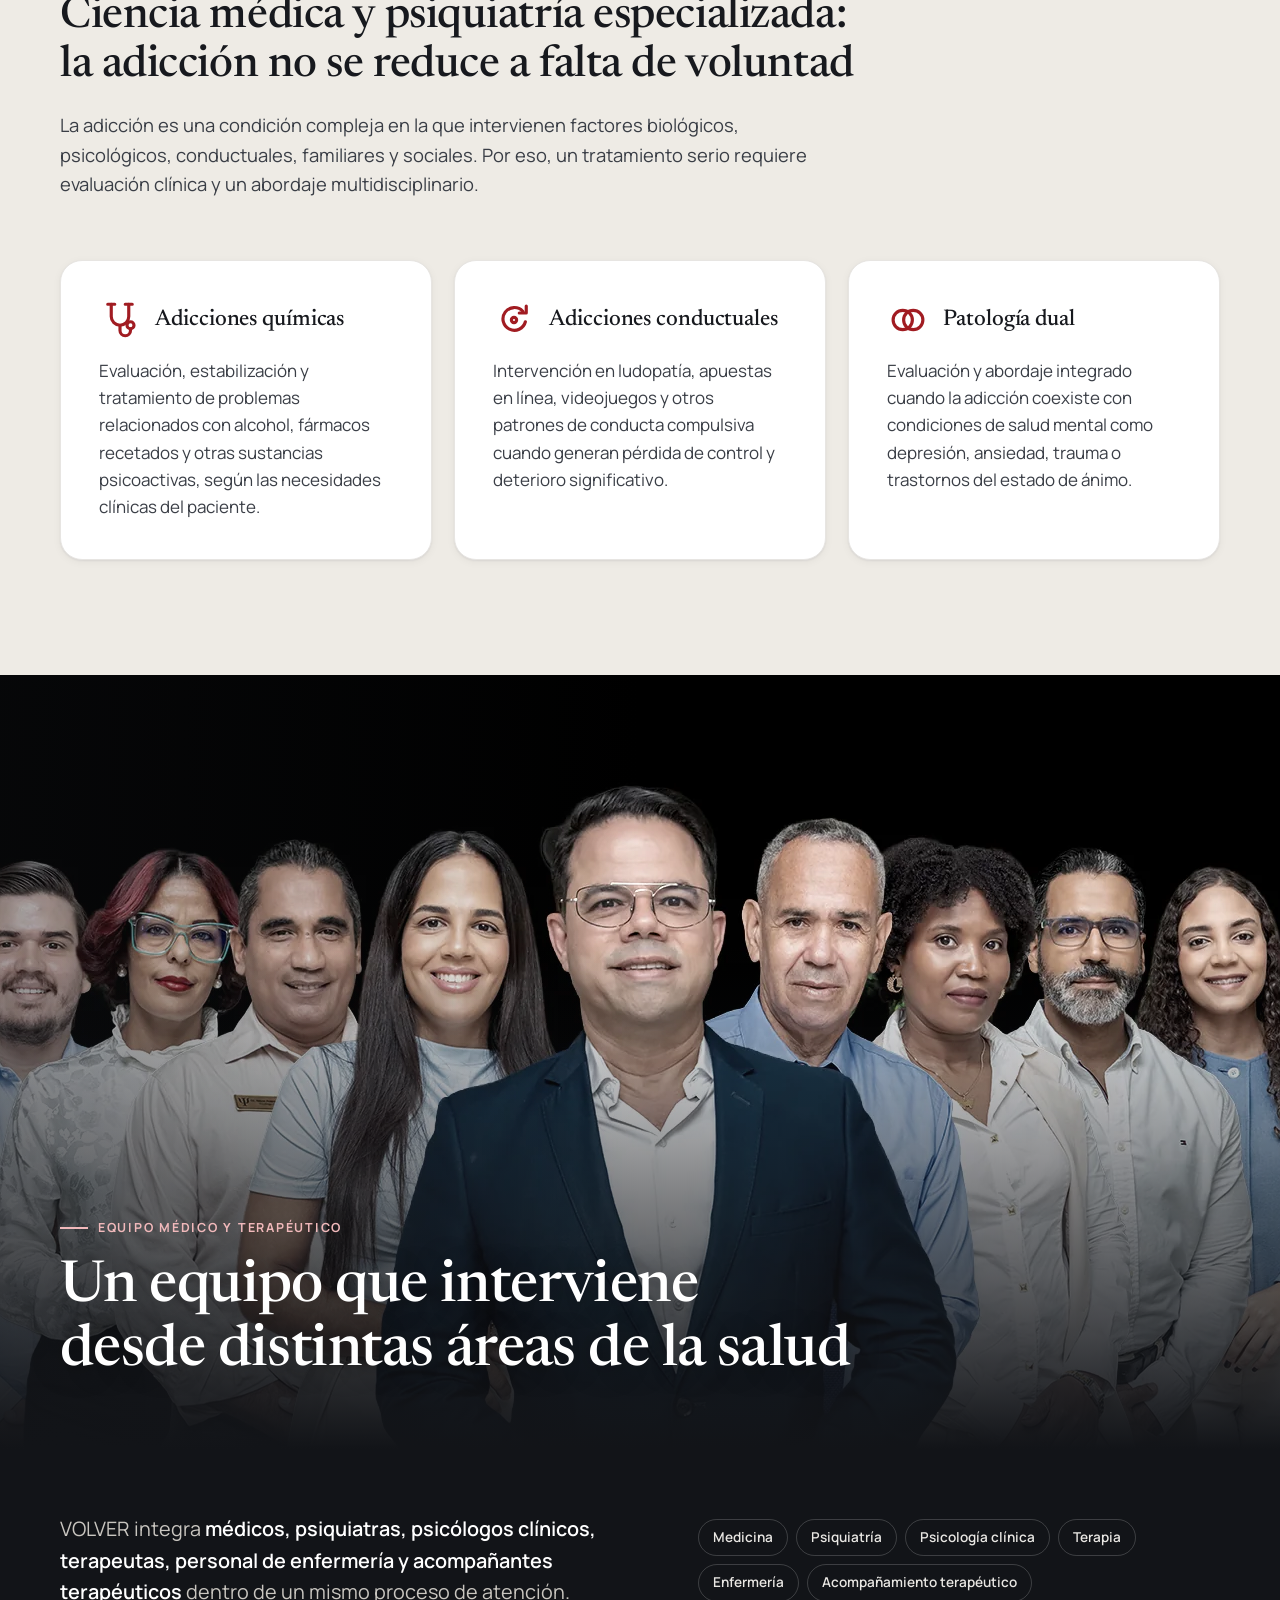
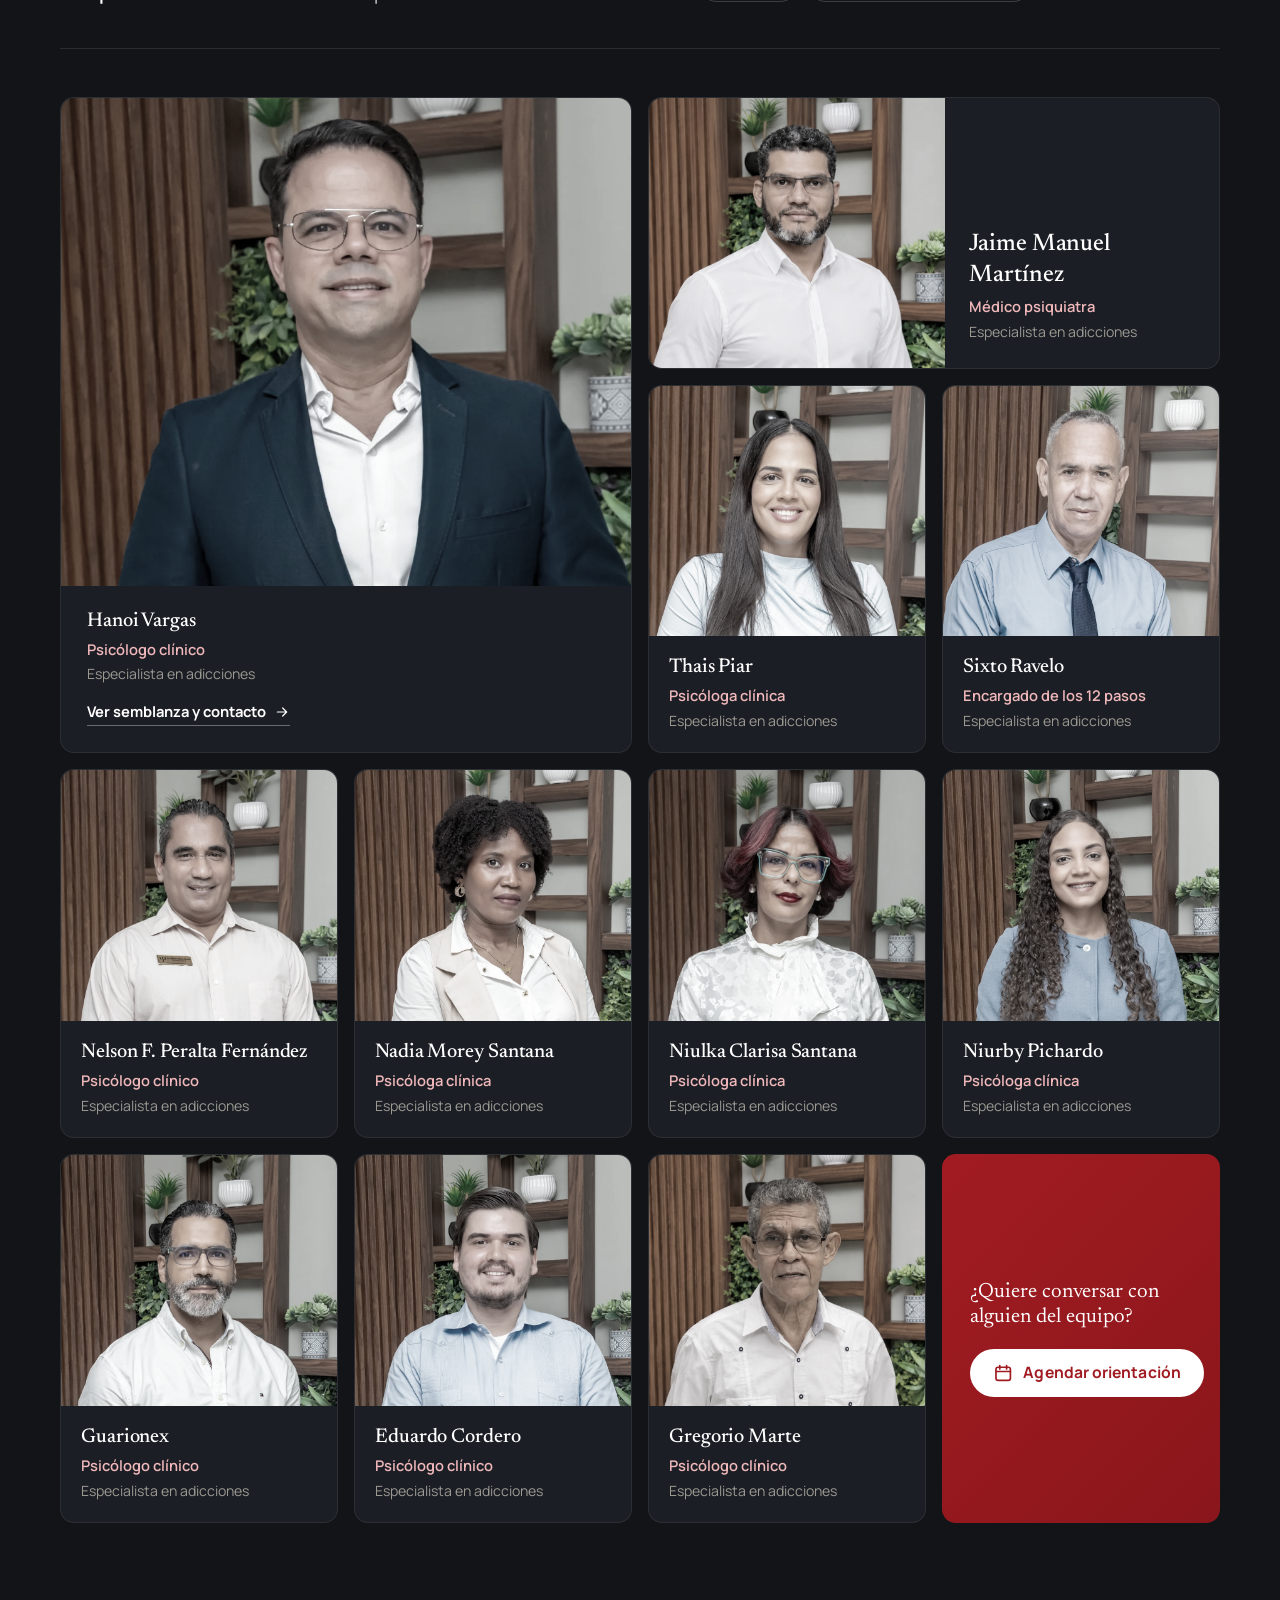
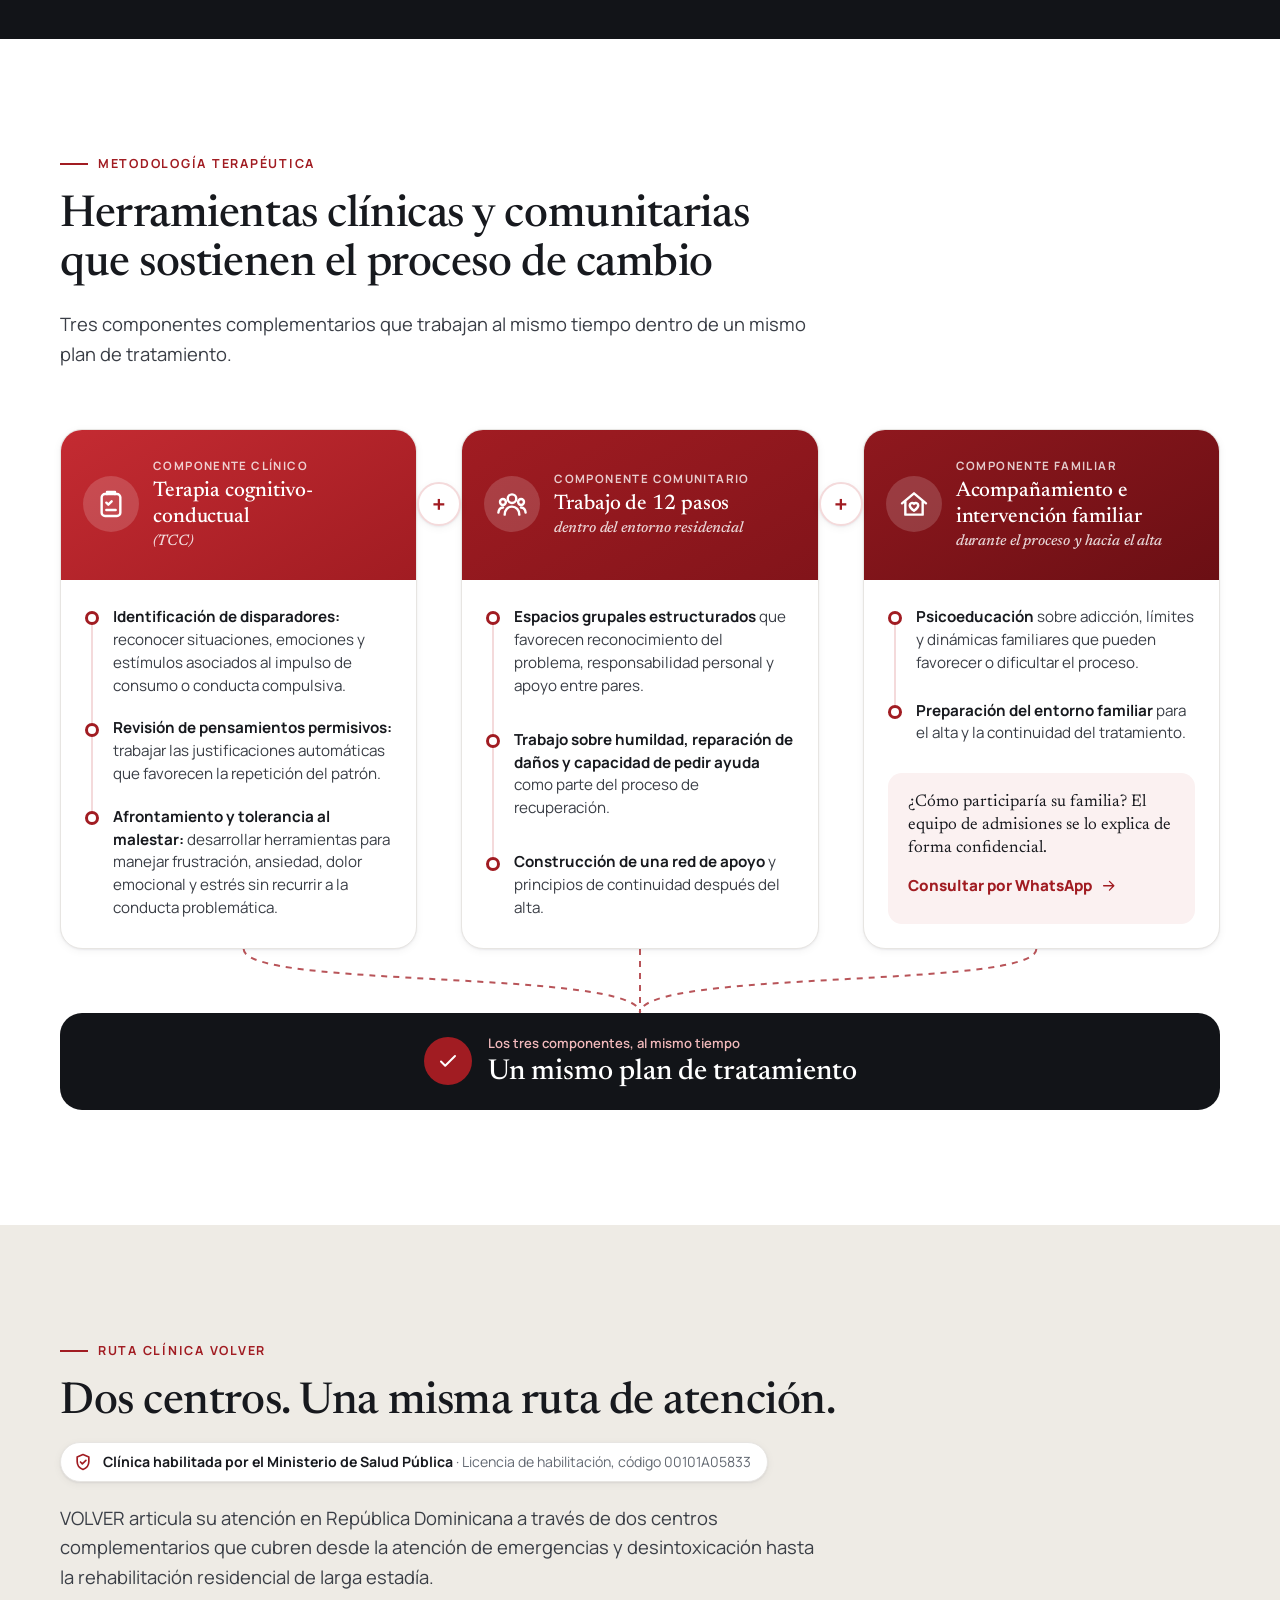
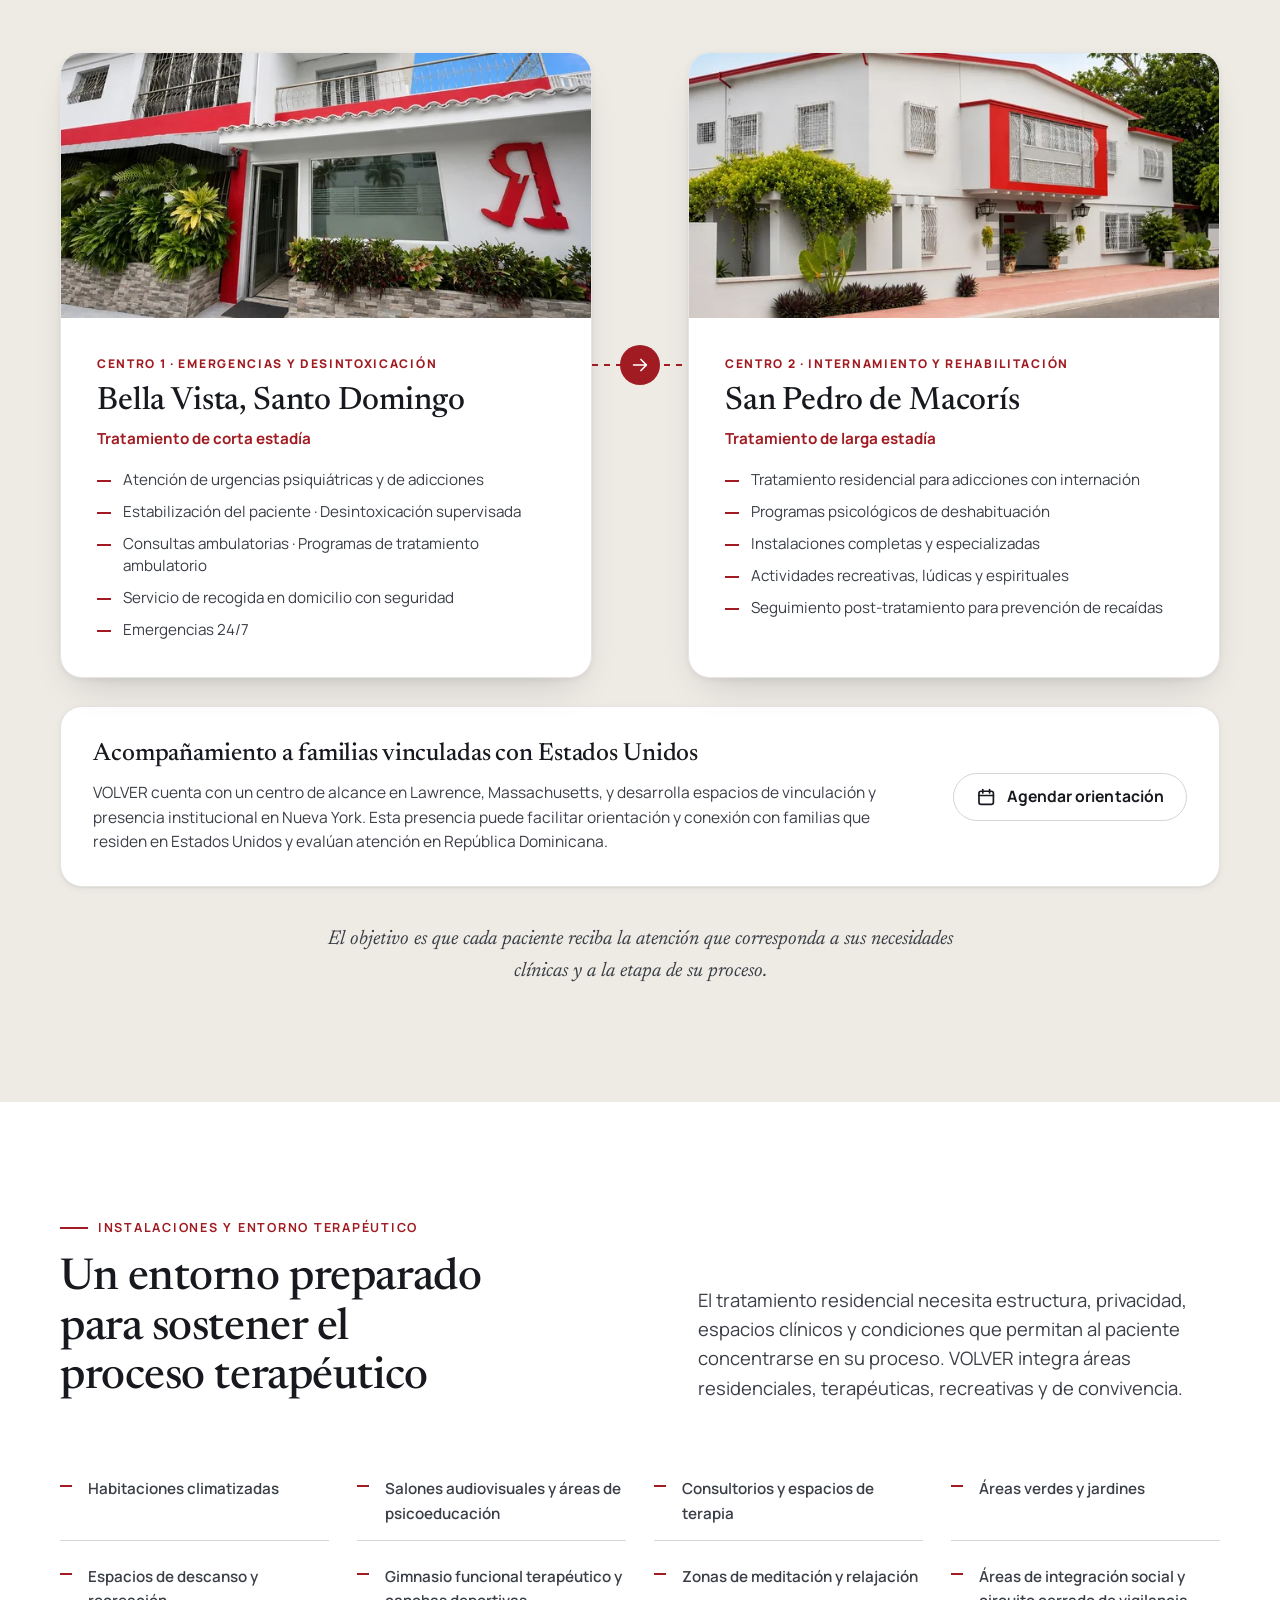
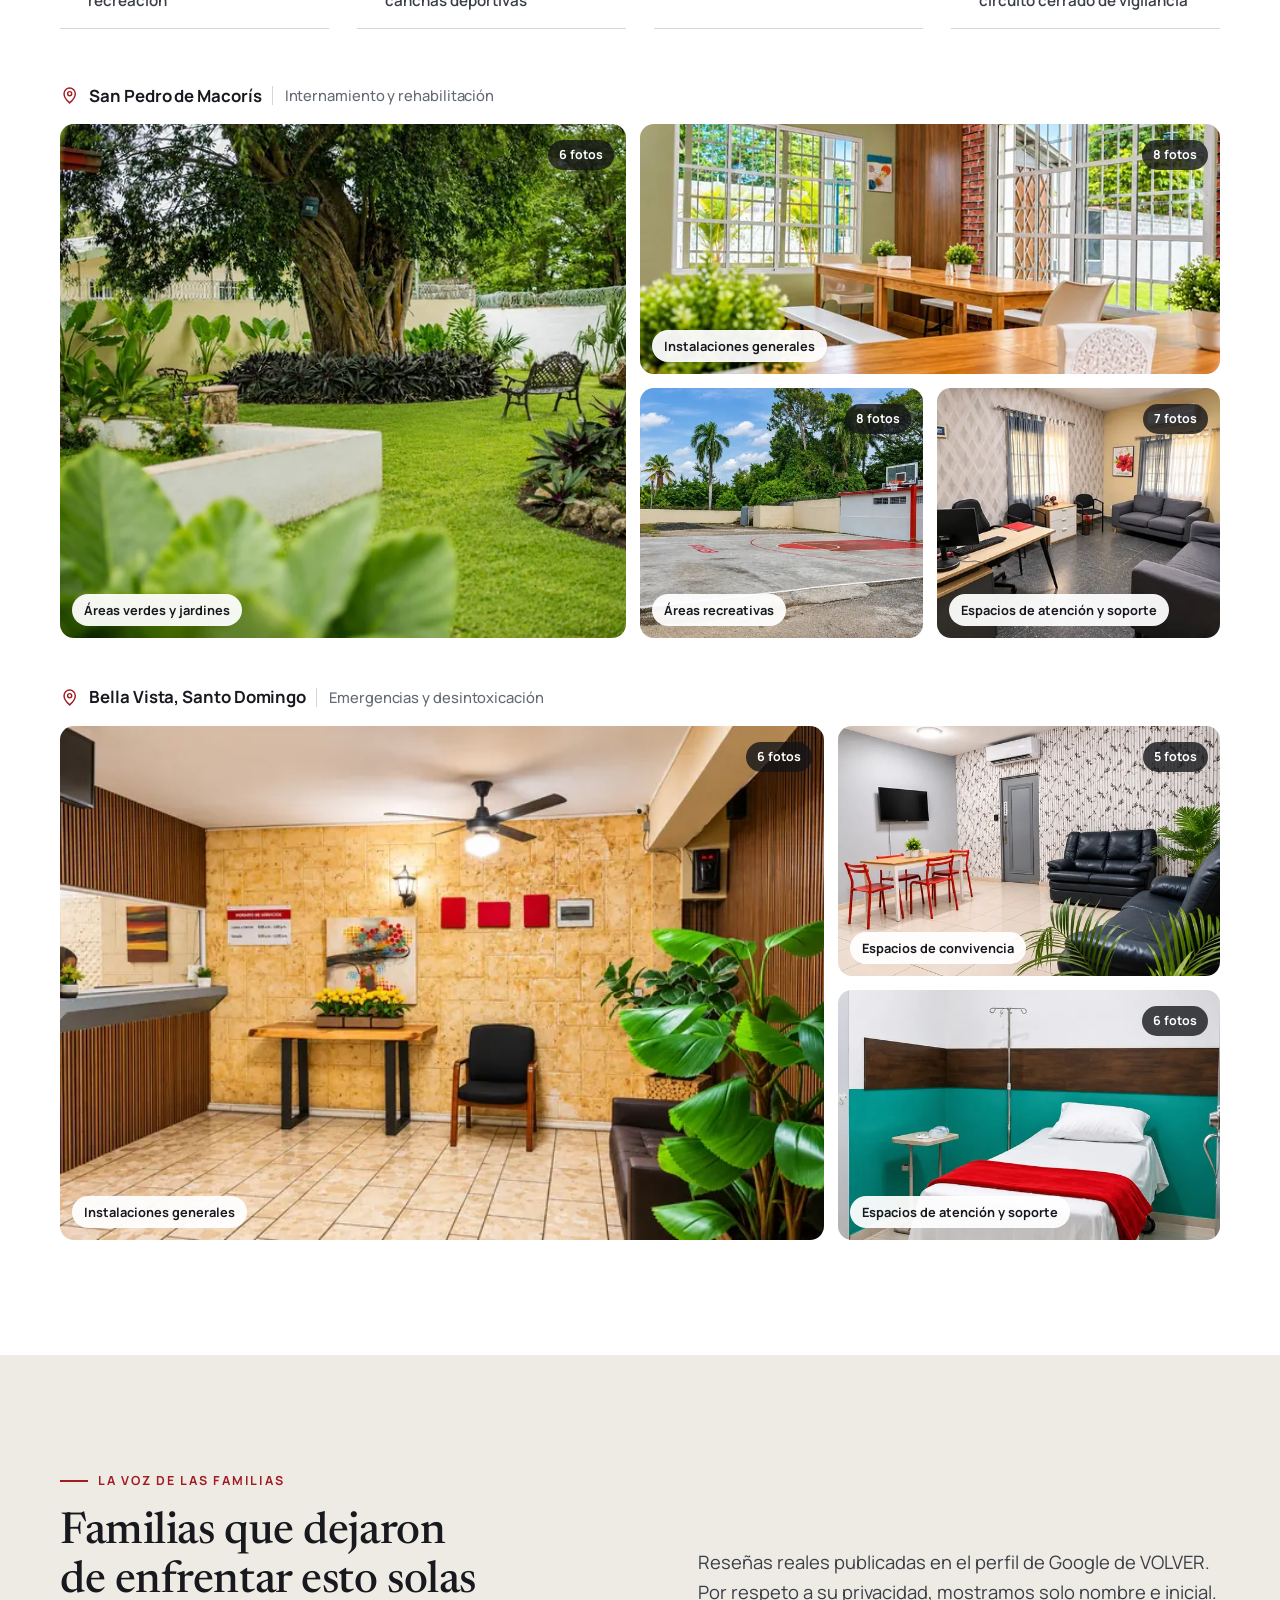
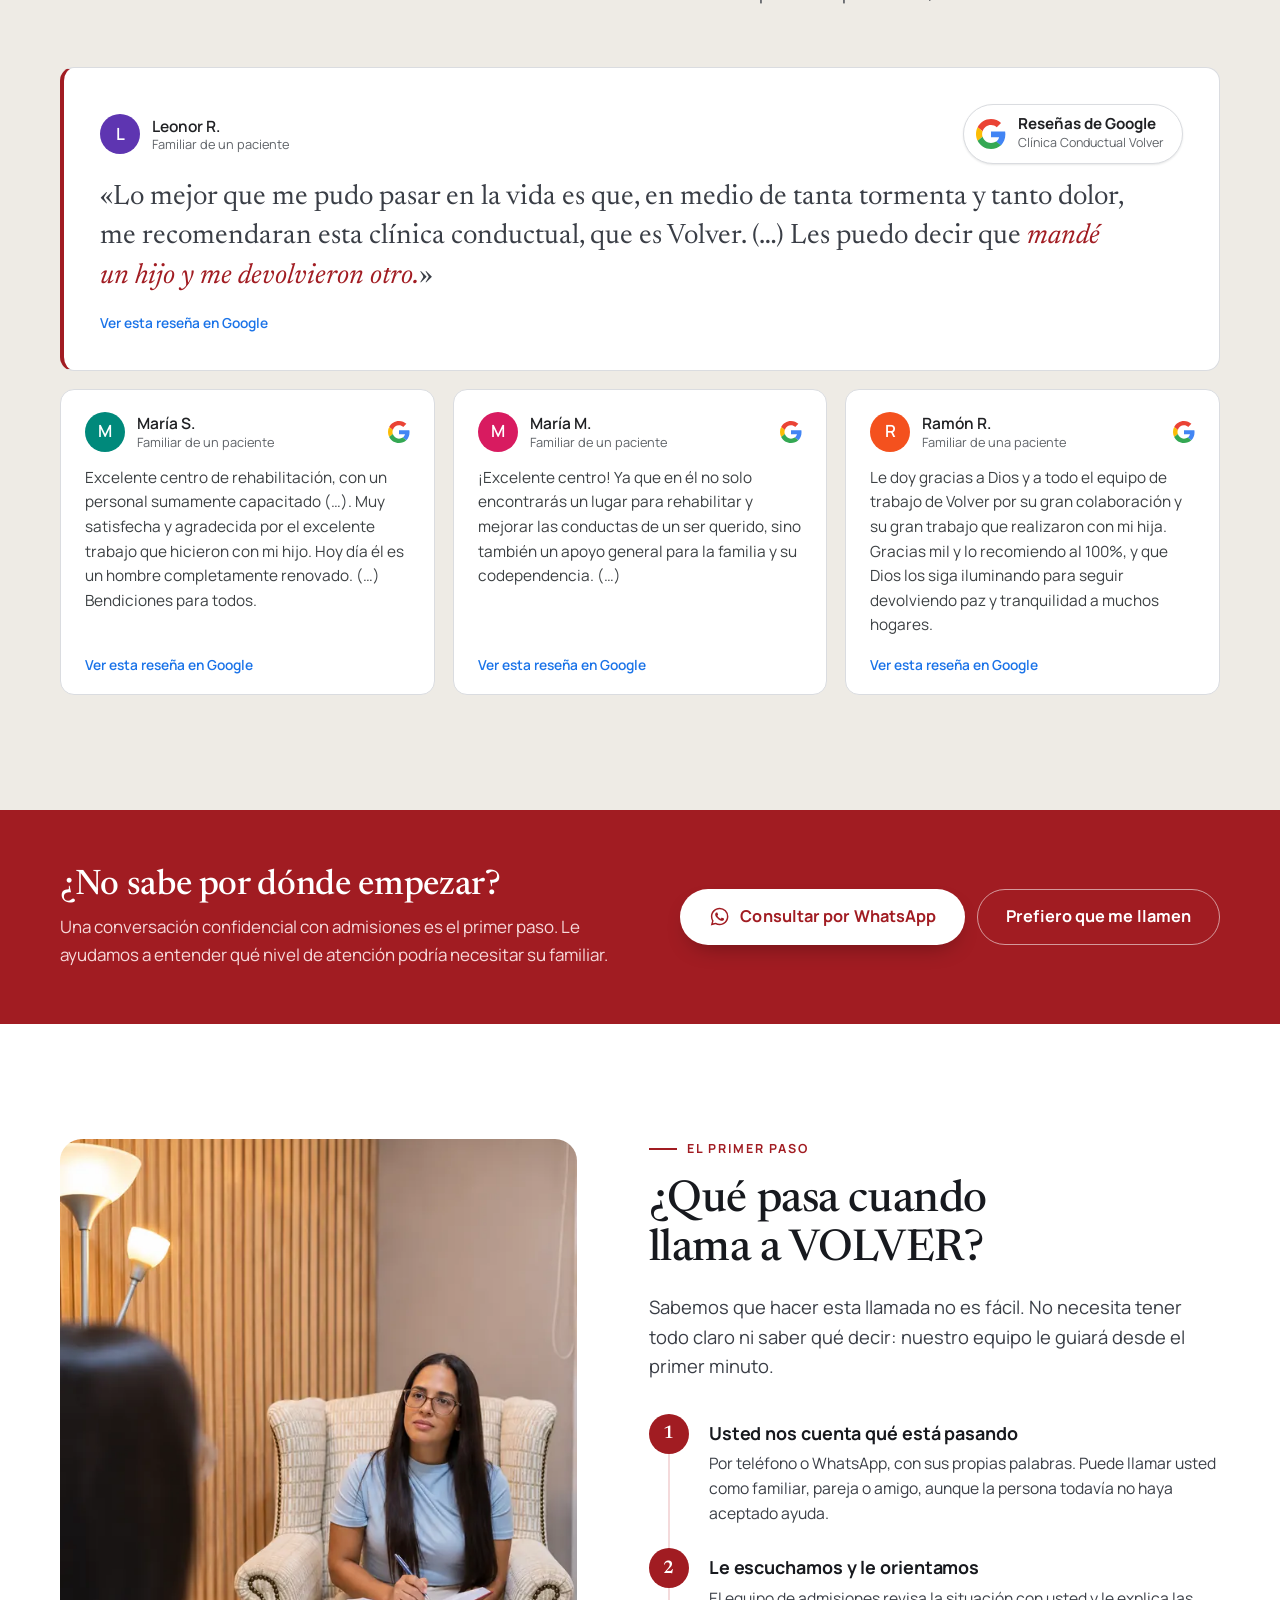
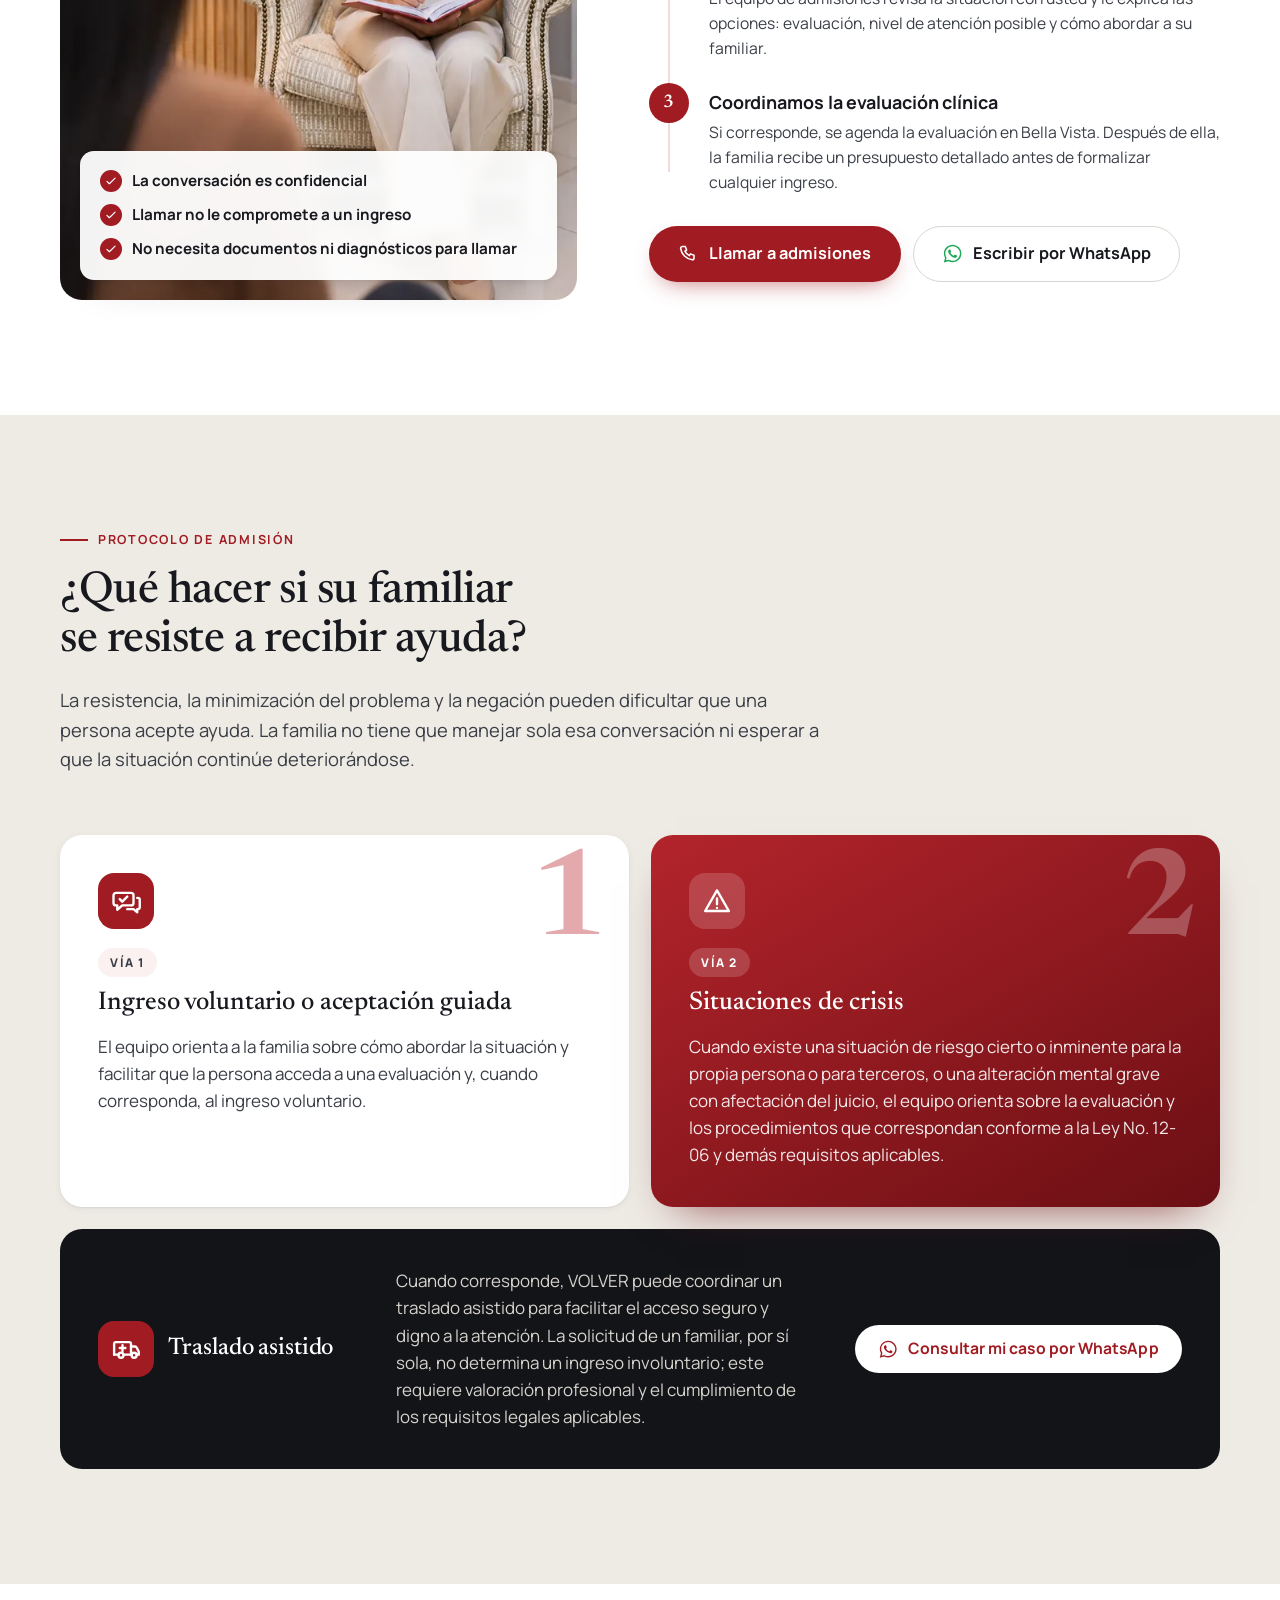
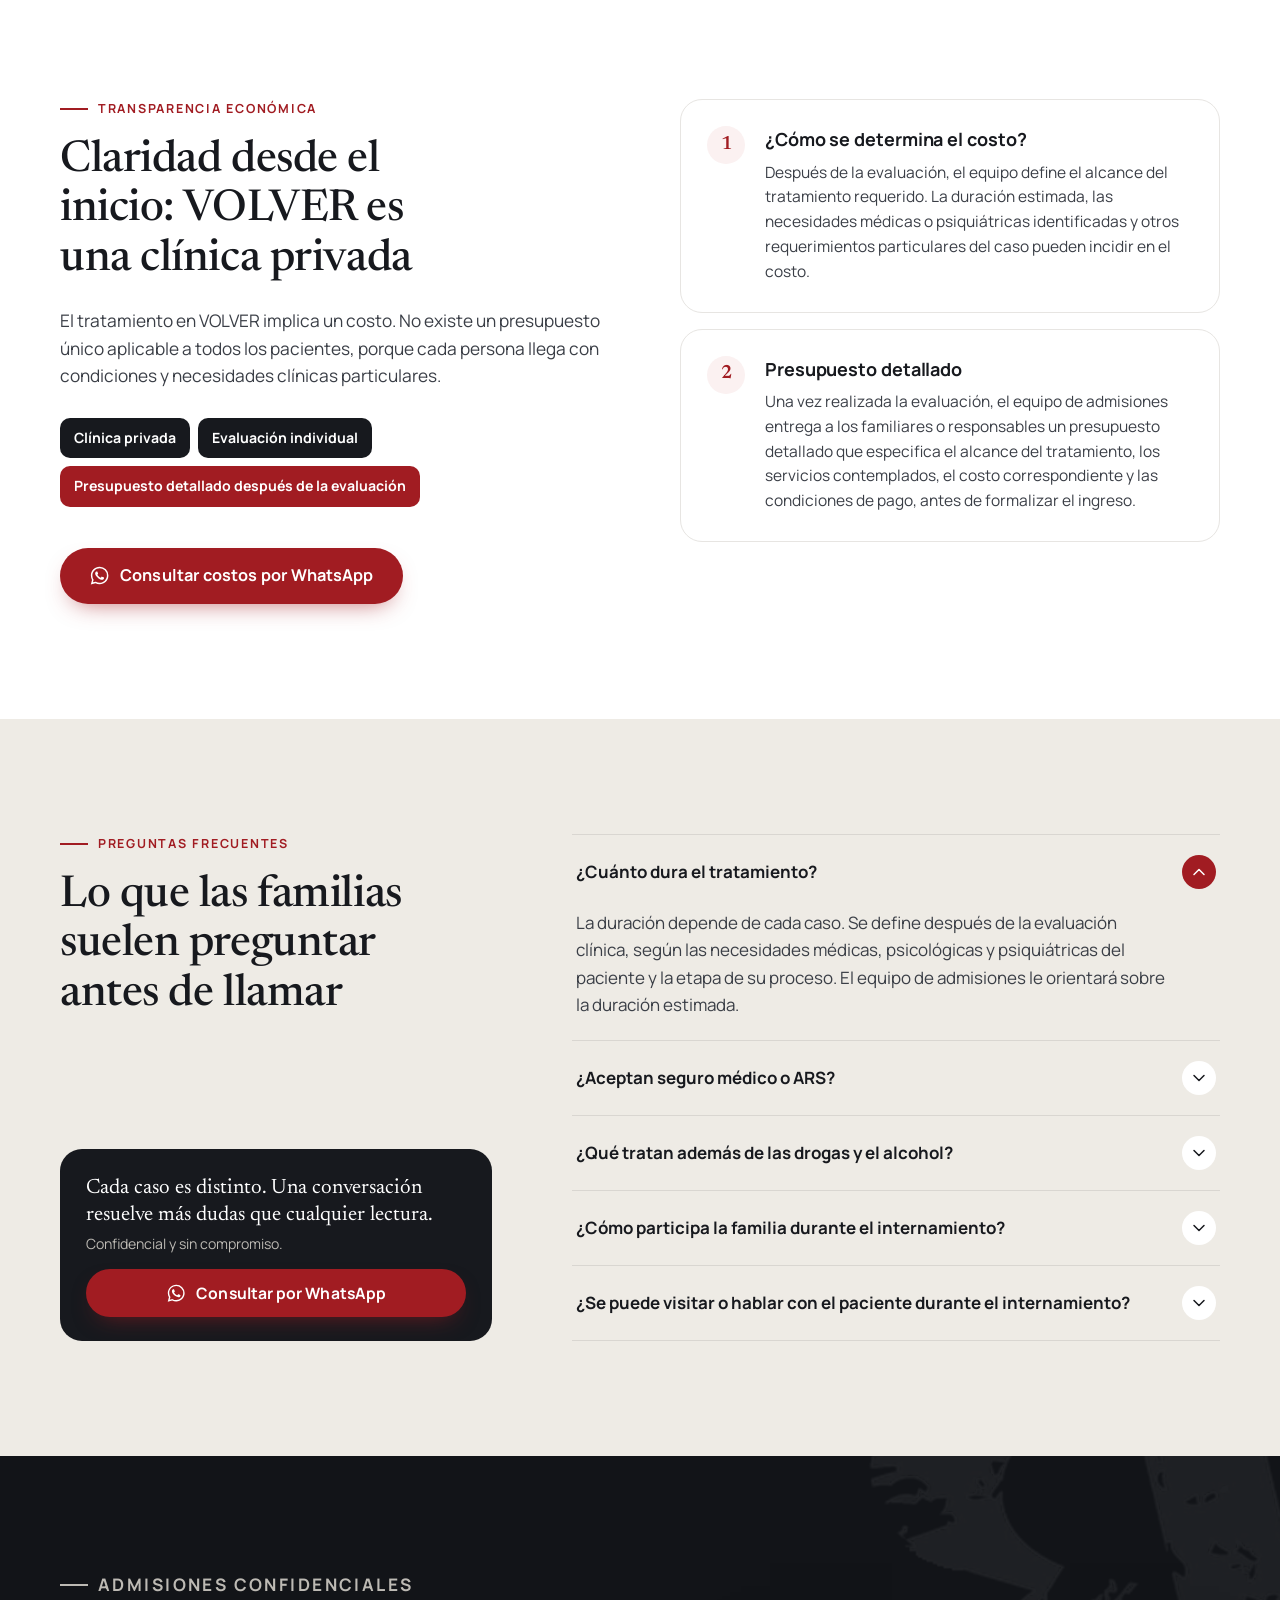
==== commit f0fd431b: "feat: implement frontend landing page and static assets for VOLVER clinic" ====
--- a/index.html
+++ b/index.html
@@ -23,12 +23,9 @@
   <link rel="icon" type="image/png" href="assets/img/favicon.png">
   <link rel="apple-touch-icon" href="assets/img/apple-touch-icon.png">
 
-  <!-- Hero: carga prioritaria (imagen de stock provisional; reemplazar por fotografía real de VOLVER) -->
-  <link rel="preload" as="image" type="image/webp"
-        href="assets/img/stock-hero-familia-1400.webp"
-        imagesrcset="assets/img/stock-hero-familia-800.webp 800w, assets/img/stock-hero-familia-1400.webp 1400w, assets/img/stock-hero-familia-2400.webp 2400w"
-        imagesizes="100vw" media="(min-width: 900px)" fetchpriority="high">
-  <link rel="preload" as="image" type="image/webp" href="assets/img/stock-hero-familia-movil-900.webp" media="(max-width: 899px)">
+  <!-- Hero: carga prioritaria -->
+  <link rel="preload" as="image" type="image/webp" href="assets/img/hero-abrazo-poster-1920.webp" media="(min-width: 900px)">
+  <link rel="preload" as="image" type="image/webp" href="assets/img/hero-abrazo-poster-1280.webp" media="(max-width: 899px)">
 
   <link rel="preconnect" href="https://fonts.googleapis.com">
   <link rel="preconnect" href="https://fonts.gstatic.com" crossorigin>
@@ -127,14 +124,13 @@
     <symbol id="i-shield" viewBox="0 0 24 24"><path fill="none" stroke="currentColor" stroke-width="2" stroke-linejoin="round" d="M12 3 5 6v5.5c0 4.3 2.9 8 7 9.5 4.1-1.5 7-5.2 7-9.5V6l-7-3Z"/><path fill="none" stroke="currentColor" stroke-width="2" stroke-linecap="round" stroke-linejoin="round" d="m9 12 2.2 2.2L15.5 10"/></symbol>
     <symbol id="i-fb" viewBox="0 0 24 24"><path fill="currentColor" d="M13.5 21v-7.5h2.6l.4-3h-3V8.6c0-.9.3-1.5 1.5-1.5h1.6V4.4c-.3 0-1.2-.1-2.3-.1-2.3 0-3.8 1.4-3.8 3.9v2.3H7.9v3h2.6V21h3Z"/></symbol>
     <symbol id="i-globe" viewBox="0 0 24 24"><g fill="none" stroke="currentColor" stroke-width="2"><circle cx="12" cy="12" r="9"/><path d="M3 12h18M12 3c2.5 2.6 3.8 5.6 3.8 9s-1.3 6.4-3.8 9c-2.5-2.6-3.8-5.6-3.8-9S9.5 5.6 12 3Z"/></g></symbol>
+    <symbol id="i-calendar" viewBox="0 0 24 24"><g fill="none" stroke="currentColor" stroke-width="2" stroke-linecap="round" stroke-linejoin="round"><rect x="3.5" y="5" width="17" height="15.5" rx="2.5"/><path d="M3.5 10h17M8 3v4M16 3v4"/></g></symbol>
     <symbol id="i-close" viewBox="0 0 24 24"><path fill="none" stroke="currentColor" stroke-width="2" stroke-linecap="round" d="m6 6 12 12M18 6 6 18"/></symbol>
   </svg>
 
-  <!-- ============ BARRA DE EMERGENCIA ============
-       Número tomado de volver.com.do (EMERGENCIAS). Confirmar antes de publicar. -->
+  <!-- ============ BARRA DE EMERGENCIA ============ -->
   <div class="emergency" role="region" aria-label="Emergencias">
     <div class="wrap emergency-inner">
-      <p class="em-left hide-md"><svg class="ico" aria-hidden="true"><use href="#i-lock"/></svg> Admisiones confidenciales</p>
       <span class="em-dot" aria-hidden="true"></span>
       <p><strong>¿Es una emergencia?</strong> <span class="hide-sm">Llame ahora a VOLVER:</span>
         <a href="tel:+18497853789" data-event="click_call_emergency" data-loc="topbar">+1 (849) 785-3789</a>
@@ -171,15 +167,14 @@
 
     <!-- ============ 1 · HERO ============ -->
     <section class="hero" id="hero" aria-labelledby="hero-title">
-      <!-- IMAGEN PROVISIONAL (stock Unsplash). Reemplazar por fotografía real de VOLVER: fachada, recepción o entorno clínico. -->
-      <picture class="hero-bg">
-        <source media="(max-width: 899px)" srcset="assets/img/stock-hero-familia-movil-900.webp">
-        <img src="assets/img/stock-hero-familia-1400.webp"
-             srcset="assets/img/stock-hero-familia-800.webp 800w, assets/img/stock-hero-familia-1400.webp 1400w, assets/img/stock-hero-familia-2400.webp 2400w"
-             sizes="100vw" width="2400" height="1601"
-             alt="Un padre abraza con afecto a un familiar en un jardín."
-             fetchpriority="high" decoding="async">
-      </picture>
+      <div class="hero-bg">
+        <video id="hero-video" autoplay muted loop playsinline disablepictureinpicture preload="auto" width="1920" height="1080"
+               poster="assets/img/hero-abrazo-poster-1920.webp"
+               role="img" aria-label="Una madre y su hijo adulto se abrazan en un jardín.">
+          <source src="assets/video/hero-abrazo-720.mp4" type="video/mp4" media="(max-width: 899px)">
+          <source src="assets/video/hero-abrazo-1080.mp4" type="video/mp4">
+        </video>
+      </div>
       <div class="wrap hero-inner">
         <div class="hero-copy">
           <p class="kicker"><span class="dot" aria-hidden="true"></span>Clínica Conductual VOLVER · República Dominicana</p>
@@ -265,10 +260,10 @@
       <div class="wrap video-grid">
         <div class="video-copy">
           <p class="eyebrow eyebrow-light">Un mensaje del equipo clínico</p>
-          <h2 id="video-title">Cuando la familia ya no puede manejar la situación sola</h2>
+          <h2 id="video-title">Volver en sí. Volver a tomar dirección. Volver a los vínculos. <em>Volver a la familia.</em></h2>
           <p>La “R” de Volver no es solo una letra. Hanoi Vargas explica qué representa y por qué, aun cuando una persona se aleja, el regreso es el centro de nuestro trabajo.</p>
           <p class="video-who"><img src="assets/img/team-hanoi-vargas.webp" alt="" width="880" height="800" loading="lazy"><span><strong>Hanoi Vargas</strong>Psicólogo clínico · Especialista en adicciones</span></p>
-          <a class="btn btn-red btn-lg video-cta" href="tel:+18095346002" data-event="click_call_hero" data-loc="video"><svg class="ico" aria-hidden="true"><use href="#i-phone"/></svg> Hablar con admisiones</a>
+          <a class="btn btn-red btn-lg video-cta" href="https://tidycal.com/clinicavolveroficial/orientacion-confidencial" target="_blank" rel="noopener" data-event="click_schedule" data-loc="video"><svg class="ico" aria-hidden="true"><use href="#i-calendar"/></svg> Agendar orientación</a>
         </div>
         <div class="video-frame">
           <div class="video-box" data-video>
@@ -337,7 +332,6 @@
             </ul>
           </div>
 
-          <!-- Publicar únicamente profesionales y credenciales vigentes confirmados. -->
           <ul class="team-grid" aria-label="Profesionales de VOLVER">
             <li class="person person-lead has-bio">
               <button class="person-photo" type="button" aria-haspopup="dialog" aria-controls="bio-hanoi" data-bio="bio-hanoi" data-event="open_bio" data-loc="team-hanoi">
@@ -388,8 +382,8 @@
               <div class="person-info"><h3>Gregorio Marte</h3><p class="role">Psicólogo clínico</p><p class="cred">Especialista en adicciones</p></div>
             </li>
             <li class="person person-cta">
-              <p>¿Necesita hablar con alguien del equipo hoy?</p>
-              <a class="btn btn-red" href="tel:+18095346002" data-event="click_call_hero" data-loc="team"><svg class="ico" aria-hidden="true"><use href="#i-phone"/></svg> Llamar a admisiones</a>
+              <p>¿Quiere conversar con alguien del equipo?</p>
+              <a class="btn btn-red" href="https://tidycal.com/clinicavolveroficial/orientacion-confidencial" target="_blank" rel="noopener" data-event="click_schedule" data-loc="team"><svg class="ico" aria-hidden="true"><use href="#i-calendar"/></svg> Agendar orientación</a>
             </li>
           </ul>
         </div>
@@ -449,8 +443,8 @@
                 <li><strong>Preparación del entorno familiar</strong> para el alta y la continuidad del tratamiento.</li>
               </ul>
               <div class="mx-cta">
-                <p>¿Cómo participaría su familia? El equipo de admisiones se lo explica en una llamada confidencial.</p>
-                <a href="tel:+18095346002" data-event="click_call_hero" data-loc="method">Llamar a admisiones <svg class="ico" aria-hidden="true"><use href="#i-arrow"/></svg></a>
+                <p>¿Cómo participaría su familia? El equipo de admisiones se lo explica de forma confidencial.</p>
+                <a href="https://wa.me/18497853789?text=Hola,%20necesito%20orientaci%C3%B3n%20sobre%20el%20proceso%20de%20admisi%C3%B3n%20en%20VOLVER." target="_blank" rel="noopener" data-event="click_wa_hero" data-loc="method">Consultar por WhatsApp <svg class="ico" aria-hidden="true"><use href="#i-arrow"/></svg></a>
               </div>
             </article>
           </div>
@@ -473,7 +467,6 @@
         <header class="section-head">
           <p class="eyebrow">Ruta clínica VOLVER</p>
           <h2 id="ruta-title">Dos centros. Una misma ruta de atención.</h2>
-          <!-- Fuente: licencia de habilitación MSP, código 00101A05833, 25/05/2026 – 25/05/2031 (Ley 42-01, Reglamento 1138-03). -->
           <p class="license-badge"><svg class="ico" aria-hidden="true"><use href="#i-shield"/></svg> <span><strong>Clínica habilitada por el Ministerio de Salud Pública</strong> · Licencia de habilitación, código 00101A05833</span></p>
           <p class="section-intro">VOLVER articula su atención en República Dominicana a través de dos centros complementarios que cubren desde la atención de emergencias y desintoxicación hasta la rehabilitación residencial de larga estadía.</p>
         </header>
@@ -515,7 +508,7 @@
             <h3 id="intl-title">Acompañamiento a familias vinculadas con Estados Unidos</h3>
             <p>VOLVER cuenta con un centro de alcance en Lawrence, Massachusetts, y desarrolla espacios de vinculación y presencia institucional en Nueva York. Esta presencia puede facilitar orientación y conexión con familias que residen en Estados Unidos y evalúan atención en República Dominicana.</p>
           </div>
-          <a class="btn btn-wa" href="https://wa.me/18497853789?text=Hola,%20necesito%20orientaci%C3%B3n%20sobre%20el%20proceso%20de%20admisi%C3%B3n%20en%20VOLVER." target="_blank" rel="noopener" data-event="click_wa_hero" data-loc="international"><svg class="ico ico-wa" aria-hidden="true"><use href="#i-wa"/></svg> Consultar por WhatsApp</a>
+          <a class="btn btn-wa" href="https://tidycal.com/clinicavolveroficial/orientacion-confidencial" target="_blank" rel="noopener" data-event="click_schedule" data-loc="international"><svg class="ico" aria-hidden="true"><use href="#i-calendar"/></svg> Agendar orientación</a>
         </aside>
         <p class="route-close">El objetivo es que cada paciente reciba la atención que corresponda a sus necesidades clínicas y a la etapa de su proceso.</p>
       </div>
@@ -547,27 +540,24 @@
           <h3 class="gallery-title"><svg class="ico" aria-hidden="true"><use href="#i-pin"/></svg> San Pedro de Macorís <span>Internamiento y rehabilitación</span></h3>
           <div class="gallery gallery-sp" tabindex="0" aria-label="Galería de San Pedro de Macorís (deslizable)">
             <figure class="g-a"><img src="assets/img/sp-jardin-800.webp" srcset="assets/img/sp-jardin-800.webp 800w, assets/img/sp-jardin-1536.webp 1536w" sizes="(min-width: 960px) 50vw, 85vw" width="1536" height="1024" alt="Jardín del centro residencial con un gran árbol, banco y áreas verdes." loading="lazy" decoding="async"><figcaption>Áreas verdes y jardines</figcaption><button type="button" class="g-open" data-photos="[{&quot;src&quot;: &quot;assets/img/sp-jardin-1536.webp&quot;, &quot;alt&quot;: &quot;Jardín del centro residencial con un gran árbol, banco y áreas verdes.&quot;}, {&quot;src&quot;: &quot;assets/img/sp-patio-hierro.webp&quot;, &quot;alt&quot;: &quot;Área de descanso en el jardín con sillas y mesas de hierro forjado bajo los árboles.&quot;}, {&quot;src&quot;: &quot;assets/img/sp-bancos-arbol.webp&quot;, &quot;alt&quot;: &quot;Bancos de madera con cojines a la sombra de un gran árbol.&quot;}, {&quot;src&quot;: &quot;assets/img/sp-jardin-sillas.webp&quot;, &quot;alt&quot;: &quot;Sillas de hierro sobre el césped bajo un árbol, con flores azules en primer plano.&quot;}, {&quot;src&quot;: &quot;assets/img/sp-rincon-arbol.webp&quot;, &quot;alt&quot;: &quot;Rincón con banco y sillas de hierro alrededor de un gran árbol.&quot;}, {&quot;src&quot;: &quot;assets/img/sp-sillas-rojas.webp&quot;, &quot;alt&quot;: &quot;Rincón al aire libre con sillas rojas entre palmeras y plantas.&quot;}]" data-title="Áreas verdes y jardines" data-event="gallery_open" data-loc="Áreas verdes y jardines" aria-label="Ampliar Áreas verdes y jardines (6 fotos)"><span class="g-count">6 fotos</span></button></figure>
-            <figure><img src="assets/img/sp-comedor-1-640.webp" srcset="assets/img/sp-comedor-1-640.webp 640w, assets/img/sp-comedor-1-1536.webp 1536w" sizes="(min-width: 960px) 25vw, 85vw" width="1536" height="1024" alt="Comedor con mesas de madera y ventanales hacia el jardín." loading="lazy" decoding="async"><figcaption>Instalaciones generales</figcaption><button type="button" class="g-open" data-photos="[{&quot;src&quot;: &quot;assets/img/sp-comedor-1-1536.webp&quot;, &quot;alt&quot;: &quot;Comedor con mesas de madera y ventanales hacia el jardín.&quot;}, {&quot;src&quot;: &quot;assets/img/sp-comedor-2-1536.webp&quot;, &quot;alt&quot;: &quot;Comedor con mesa de madera, cuadros en la pared y ventana de servicio.&quot;}, {&quot;src&quot;: &quot;assets/img/sp-edificios-1536.webp&quot;, &quot;alt&quot;: &quot;Edificaciones del centro rodeadas de césped, caminos y jardines.&quot;}]" data-title="Instalaciones generales" data-event="gallery_open" data-loc="Instalaciones generales" aria-label="Ampliar Instalaciones generales (3 fotos)"><span class="g-count">3 fotos</span></button></figure>
-            <figure><img src="assets/img/sp-convivencia-640.webp" srcset="assets/img/sp-convivencia-640.webp 640w, assets/img/sp-convivencia-1200.webp 1200w" sizes="(min-width: 960px) 25vw, 85vw" width="1200" height="800" alt="Área de convivencia con sofá y mesas de madera." loading="lazy" decoding="async"><figcaption>Espacios de convivencia</figcaption><button type="button" class="g-open" data-photos="[{&quot;src&quot;: &quot;assets/img/sp-convivencia-1200.webp&quot;, &quot;alt&quot;: &quot;Área de convivencia con sofá y mesas de madera.&quot;}, {&quot;src&quot;: &quot;assets/img/sp-sala-ratan.webp&quot;, &quot;alt&quot;: &quot;Sala interior con muebles de ratán y ventanales hacia el jardín.&quot;}]" data-title="Espacios de convivencia" data-event="gallery_open" data-loc="Espacios de convivencia" aria-label="Ampliar Espacios de convivencia (2 fotos)"><span class="g-count">2 fotos</span></button></figure>
-            <figure><img src="assets/img/sp-baloncesto-640.webp" srcset="assets/img/sp-baloncesto-640.webp 640w, assets/img/sp-baloncesto-1536.webp 1536w" sizes="(min-width: 960px) 25vw, 85vw" width="1536" height="1024" alt="Cancha de baloncesto al aire libre rodeada de palmas y árboles." loading="lazy" decoding="async"><figcaption>Áreas recreativas</figcaption><button type="button" class="g-open" data-photos="[{&quot;src&quot;: &quot;assets/img/sp-baloncesto-1536.webp&quot;, &quot;alt&quot;: &quot;Cancha de baloncesto al aire libre rodeada de palmas y árboles.&quot;}, {&quot;src&quot;: &quot;assets/img/sp-voleibol-1536.webp&quot;, &quot;alt&quot;: &quot;Red de voleibol y balones sobre el césped del centro.&quot;}, {&quot;src&quot;: &quot;assets/img/sp-gimnasio-equipos.webp&quot;, &quot;alt&quot;: &quot;Gimnasio con máquina multifuncional y bicicleta estática frente a ventanales.&quot;}, {&quot;src&quot;: &quot;assets/img/sp-gimnasio-caminadoras.webp&quot;, &quot;alt&quot;: &quot;Gimnasio con dos caminadoras frente a un ventanal con vista al área verde.&quot;}, {&quot;src&quot;: &quot;assets/img/sp-ajedrez-patio-1536.webp&quot;, &quot;alt&quot;: &quot;Patio techado con pérgola, plantas y mesas de ajedrez.&quot;}, {&quot;src&quot;: &quot;assets/img/sp-ajedrez-jardin-1536.webp&quot;, &quot;alt&quot;: &quot;Mesa con tablero de ajedrez frente al jardín del centro.&quot;}]" data-title="Áreas recreativas" data-event="gallery_open" data-loc="Áreas recreativas" aria-label="Ampliar Áreas recreativas (6 fotos)"><span class="g-count">6 fotos</span></button></figure>
-            <figure><img src="assets/img/sp-audiovisual-640.webp" srcset="assets/img/sp-audiovisual-640.webp 640w, assets/img/sp-audiovisual-1200.webp 1200w" sizes="(min-width: 960px) 25vw, 85vw" width="1200" height="800" alt="Salón audiovisual con pantalla de proyección y biblioteca." loading="lazy" decoding="async"><figcaption>Espacios de atención y soporte</figcaption><button type="button" class="g-open" data-photos="[{&quot;src&quot;: &quot;assets/img/sp-audiovisual-1200.webp&quot;, &quot;alt&quot;: &quot;Salón audiovisual con pantalla de proyección y biblioteca.&quot;}, {&quot;src&quot;: &quot;assets/img/sp-recepcion-1200.webp&quot;, &quot;alt&quot;: &quot;Recepción e información del centro de San Pedro de Macorís.&quot;}]" data-title="Espacios de atención y soporte" data-event="gallery_open" data-loc="Espacios de atención y soporte" aria-label="Ampliar Espacios de atención y soporte (2 fotos)"><span class="g-count">2 fotos</span></button></figure>
+            <figure class="g-wide"><img src="assets/img/sp-comedor-1-640.webp" srcset="assets/img/sp-comedor-1-640.webp 640w, assets/img/sp-comedor-1-1536.webp 1536w" sizes="(min-width: 960px) 50vw, 85vw" width="1536" height="1024" alt="Comedor con mesas de madera y ventanales hacia el jardín." loading="lazy" decoding="async"><figcaption>Instalaciones generales</figcaption><button type="button" class="g-open" data-photos="[{&quot;src&quot;: &quot;assets/img/sp-comedor-1-1536.webp&quot;, &quot;alt&quot;: &quot;Comedor con mesas de madera y ventanales hacia el jardín.&quot;}, {&quot;src&quot;: &quot;assets/img/sp-comedor-2-1536.webp&quot;, &quot;alt&quot;: &quot;Comedor con mesa de madera, cuadros en la pared y ventana de servicio.&quot;}, {&quot;src&quot;: &quot;assets/img/sp-comedor-3.webp&quot;, &quot;alt&quot;: &quot;Comedor con mesas de madera, paneles negros en la pared y ventanas al jardín.&quot;}, {&quot;src&quot;: &quot;assets/img/sp-sala-ratan.webp&quot;, &quot;alt&quot;: &quot;Sala interior con muebles de ratán y ventanales hacia el jardín.&quot;}, {&quot;src&quot;: &quot;assets/img/sp-fachada-principal.webp&quot;, &quot;alt&quot;: &quot;Fachada del edificio principal de VOLVER con la fuente de piedra a la entrada.&quot;}, {&quot;src&quot;: &quot;assets/img/sp-fuente-r.webp&quot;, &quot;alt&quot;: &quot;Fuente de piedra con la letra R de VOLVER en rojo y cascadas de agua.&quot;}, {&quot;src&quot;: &quot;assets/img/sp-edificios-1536.webp&quot;, &quot;alt&quot;: &quot;Edificaciones del centro rodeadas de césped, caminos y jardines.&quot;}, {&quot;src&quot;: &quot;assets/img/sp-mural-mariposa.webp&quot;, &quot;alt&quot;: &quot;Edificación del centro con un mural de mariposa y el lema «Rompe cadenas».&quot;}]" data-title="Instalaciones generales" data-event="gallery_open" data-loc="Instalaciones generales" aria-label="Ampliar Instalaciones generales (8 fotos)"><span class="g-count">8 fotos</span></button></figure>
+            <figure><img src="assets/img/sp-baloncesto-640.webp" srcset="assets/img/sp-baloncesto-640.webp 640w, assets/img/sp-baloncesto-1536.webp 1536w" sizes="(min-width: 960px) 25vw, 85vw" width="1536" height="1024" alt="Cancha de baloncesto al aire libre rodeada de palmas y árboles." loading="lazy" decoding="async"><figcaption>Áreas recreativas</figcaption><button type="button" class="g-open" data-photos="[{&quot;src&quot;: &quot;assets/img/sp-baloncesto-1536.webp&quot;, &quot;alt&quot;: &quot;Cancha de baloncesto al aire libre rodeada de palmas y árboles.&quot;}, {&quot;src&quot;: &quot;assets/img/sp-voleibol-1536.webp&quot;, &quot;alt&quot;: &quot;Red de voleibol y balones sobre el césped del centro.&quot;}, {&quot;src&quot;: &quot;assets/img/sp-gimnasio-equipos.webp&quot;, &quot;alt&quot;: &quot;Gimnasio con máquina multifuncional y bicicleta estática frente a ventanales.&quot;}, {&quot;src&quot;: &quot;assets/img/sp-gimnasio-caminadoras.webp&quot;, &quot;alt&quot;: &quot;Gimnasio con dos caminadoras frente a un ventanal con vista al área verde.&quot;}, {&quot;src&quot;: &quot;assets/img/sp-pingpong.webp&quot;, &quot;alt&quot;: &quot;Mesa de ping-pong con raquetas junto a un jardín de helechos.&quot;}, {&quot;src&quot;: &quot;assets/img/sp-ajedrez-patio-1536.webp&quot;, &quot;alt&quot;: &quot;Patio techado con pérgola, plantas y mesas de ajedrez.&quot;}, {&quot;src&quot;: &quot;assets/img/sp-ajedrez-jardin-1536.webp&quot;, &quot;alt&quot;: &quot;Mesa con tablero de ajedrez frente al jardín del centro.&quot;}, {&quot;src&quot;: &quot;assets/img/sp-domino.webp&quot;, &quot;alt&quot;: &quot;Mesa de dominó de madera en un patio con helechos.&quot;}]" data-title="Áreas recreativas" data-event="gallery_open" data-loc="Áreas recreativas" aria-label="Ampliar Áreas recreativas (8 fotos)"><span class="g-count">8 fotos</span></button></figure>
+            <figure><img src="assets/img/consultorio-sala-640.webp" srcset="assets/img/consultorio-sala-640.webp 640w, assets/img/consultorio-sala.webp 1536w" sizes="(min-width: 960px) 25vw, 85vw" width="1536" height="864" alt="Consultorio con escritorio, sofás y ventanas con cortinas." loading="lazy" decoding="async"><figcaption>Espacios de atención y soporte</figcaption><button type="button" class="g-open" data-photos="[{&quot;src&quot;: &quot;assets/img/consultorio-sala.webp&quot;, &quot;alt&quot;: &quot;Consultorio con escritorio, sofás y ventanas con cortinas.&quot;}, {&quot;src&quot;: &quot;assets/img/sp-sala-proyeccion.webp&quot;, &quot;alt&quot;: &quot;Sala con sillas en filas frente a una pantalla de proyección.&quot;}, {&quot;src&quot;: &quot;assets/img/consultorio-escritorio.webp&quot;, &quot;alt&quot;: &quot;Consultorio con escritorio, sillas, sofá y cuadros abstractos.&quot;}, {&quot;src&quot;: &quot;assets/img/consultorio-pantalla.webp&quot;, &quot;alt&quot;: &quot;Consultorio con sofá, escritorio y pantalla en la pared.&quot;}, {&quot;src&quot;: &quot;assets/img/consultorio-ventana.webp&quot;, &quot;alt&quot;: &quot;Consultorio con escritorio y sofá junto a una ventana con luz natural.&quot;}, {&quot;src&quot;: &quot;assets/img/sp-recepcion-2.webp&quot;, &quot;alt&quot;: &quot;Recepción con sillones, orquídea y trofeos sobre una mesa.&quot;}, {&quot;src&quot;: &quot;assets/img/equipo-entrada.webp&quot;, &quot;alt&quot;: &quot;Equipo de VOLVER reunido frente a la entrada del centro.&quot;}]" data-title="Espacios de atención y soporte" data-event="gallery_open" data-loc="Espacios de atención y soporte" aria-label="Ampliar Espacios de atención y soporte (7 fotos)"><span class="g-count">7 fotos</span></button></figure>
           </div>
         </div>
 
         <div class="gallery-block">
           <h3 class="gallery-title"><svg class="ico" aria-hidden="true"><use href="#i-pin"/></svg> Bella Vista, Santo Domingo <span>Emergencias y desintoxicación</span></h3>
           <div class="gallery gallery-sd" tabindex="0" aria-label="Galería de Bella Vista, Santo Domingo (deslizable)">
-            <figure><img src="assets/img/sd-sala-espera-640.webp" srcset="assets/img/sd-sala-espera-640.webp 640w, assets/img/sd-sala-espera-1200.webp 1200w" sizes="(min-width: 960px) 33vw, 85vw" width="1200" height="861" alt="Sala de espera con butaca, sillas y cortinas claras." loading="lazy" decoding="async"><figcaption>Sala de espera</figcaption><button type="button" class="g-open" data-photos="[{&quot;src&quot;: &quot;assets/img/sd-sala-espera-1200.webp&quot;, &quot;alt&quot;: &quot;Sala de espera con butaca, sillas y cortinas claras.&quot;}]" data-title="Sala de espera" data-event="gallery_open" data-loc="Sala de espera" aria-label="Ampliar Sala de espera"></button></figure>
-            <figure><img src="assets/img/sd-consultorio-640.webp" srcset="assets/img/sd-consultorio-640.webp 640w, assets/img/sd-consultorio-1200.webp 1200w" sizes="(min-width: 960px) 33vw, 85vw" width="1200" height="813" alt="Espacio de consulta con butaca y mobiliario." loading="lazy" decoding="async"><figcaption>Espacios de consulta</figcaption><button type="button" class="g-open" data-photos="[{&quot;src&quot;: &quot;assets/img/sd-consultorio-1200.webp&quot;, &quot;alt&quot;: &quot;Espacio de consulta con butaca y mobiliario.&quot;}]" data-title="Espacios de consulta" data-event="gallery_open" data-loc="Espacios de consulta" aria-label="Ampliar Espacios de consulta"></button></figure>
-            <figure><img src="assets/img/sd-recepcion-512.webp" width="512" height="341" alt="Recepción del centro de Bella Vista con el logotipo de VOLVER." loading="lazy" decoding="async"><figcaption>Recepción</figcaption><button type="button" class="g-open" data-photos="[{&quot;src&quot;: &quot;assets/img/sd-recepcion-512.webp&quot;, &quot;alt&quot;: &quot;Recepción del centro de Bella Vista con el logotipo de VOLVER.&quot;}]" data-title="Recepción" data-event="gallery_open" data-loc="Recepción" aria-label="Ampliar Recepción"></button></figure>
-          </div>
-        </div>
-      </div>
-    </section>
-
-    <!-- ============ RESEÑAS DE GOOGLE ============
-         Sin calificación, totales, estrellas ni fechas: son datos que cambian en Google y quedarían
-         desactualizados. Los textos son reseñas públicas (con omisiones marcadas con (…)). -->
+            <figure class="g-a"><img src="assets/img/bv-recepcion-flores-640.webp" srcset="assets/img/bv-recepcion-flores-640.webp 640w, assets/img/bv-recepcion-flores.webp 1536w" sizes="(min-width: 960px) 50vw, 85vw" width="1536" height="1024" alt="Recepción de Bella Vista con mesa de madera, flores amarillas y cuadro." loading="lazy" decoding="async"><figcaption>Instalaciones generales</figcaption><button type="button" class="g-open" data-photos="[{&quot;src&quot;: &quot;assets/img/bv-recepcion-flores.webp&quot;, &quot;alt&quot;: &quot;Recepción de Bella Vista con mesa de madera, flores amarillas y cuadro.&quot;}, {&quot;src&quot;: &quot;assets/img/bv-recepcion-ventanilla.webp&quot;, &quot;alt&quot;: &quot;Ventanilla de recepción de Bella Vista con una colaboradora sonriendo.&quot;}, {&quot;src&quot;: &quot;assets/img/bv-paneles.webp&quot;, &quot;alt&quot;: &quot;Área de espera de Bella Vista con el logotipo de VOLVER y paneles informativos.&quot;}, {&quot;src&quot;: &quot;assets/img/bv-sala-flores.webp&quot;, &quot;alt&quot;: &quot;Sala de espera de Bella Vista con sofás grises, mesa de café y papel tapiz floral.&quot;}, {&quot;src&quot;: &quot;assets/img/bv-sala-marron.webp&quot;, &quot;alt&quot;: &quot;Sala de espera de Bella Vista con sofás marrones y ventanales.&quot;}, {&quot;src&quot;: &quot;assets/img/bv-bano.webp&quot;, &quot;alt&quot;: &quot;Baño accesible de Bella Vista con barra de apoyo.&quot;}]" data-title="Instalaciones generales" data-event="gallery_open" data-loc="Instalaciones generales (Bella Vista)" aria-label="Ampliar Instalaciones generales de Bella Vista (6 fotos)"><span class="g-count">6 fotos</span></button></figure>
+            <figure><img src="assets/img/bv-salon-sofas-640.webp" srcset="assets/img/bv-salon-sofas-640.webp 640w, assets/img/bv-salon-sofas.webp 1536w" sizes="(min-width: 960px) 25vw, 85vw" width="1536" height="1024" alt="Salón de Bella Vista con sofás de cuero, mesa con sillas rojas y televisor." loading="lazy" decoding="async"><figcaption>Espacios de convivencia</figcaption><button type="button" class="g-open" data-photos="[{&quot;src&quot;: &quot;assets/img/bv-salon-sofas.webp&quot;, &quot;alt&quot;: &quot;Salón de Bella Vista con sofás de cuero, mesa con sillas rojas y televisor.&quot;}, {&quot;src&quot;: &quot;assets/img/bv-salon-mesa.webp&quot;, &quot;alt&quot;: &quot;Salón de Bella Vista con mesa de madera, sillas rojas y sofás.&quot;}, {&quot;src&quot;: &quot;assets/img/bv-salon-cuadro.webp&quot;, &quot;alt&quot;: &quot;Área de estar de Bella Vista con sofás de cuero y cuadro circular.&quot;}, {&quot;src&quot;: &quot;assets/img/bv-dormitorio-1.webp&quot;, &quot;alt&quot;: &quot;Dormitorio de Bella Vista con cama, armario y aire acondicionado.&quot;}, {&quot;src&quot;: &quot;assets/img/bv-dormitorio-2.webp&quot;, &quot;alt&quot;: &quot;Dormitorio de Bella Vista con cama, mesa de noche y cuadro.&quot;}]" data-title="Espacios de convivencia" data-event="gallery_open" data-loc="Espacios de convivencia (Bella Vista)" aria-label="Ampliar Espacios de convivencia de Bella Vista (5 fotos)"><span class="g-count">5 fotos</span></button></figure>
+            <figure><img src="assets/img/bv-habitacion-clinica-640.webp" srcset="assets/img/bv-habitacion-clinica-640.webp 640w, assets/img/bv-habitacion-clinica.webp 1024w" sizes="(min-width: 960px) 25vw, 85vw" width="1024" height="1536" alt="Habitación clínica de Bella Vista con cama, soporte para suero y aire acondicionado." loading="lazy" decoding="async"><figcaption>Espacios de atención y soporte</figcaption><button type="button" class="g-open" data-photos="[{&quot;src&quot;: &quot;assets/img/bv-habitacion-clinica.webp&quot;, &quot;alt&quot;: &quot;Habitación clínica de Bella Vista con cama, soporte para suero y aire acondicionado.&quot;}, {&quot;src&quot;: &quot;assets/img/bv-estacion-clinica.webp&quot;, &quot;alt&quot;: &quot;Área clínica de Bella Vista con estación de atención, camilla y consultorio.&quot;}, {&quot;src&quot;: &quot;assets/img/bv-consultorio-medico.webp&quot;, &quot;alt&quot;: &quot;Consultorio médico de Bella Vista con escritorio y modelos del cerebro.&quot;}, {&quot;src&quot;: &quot;assets/img/bv-rincon-espera.webp&quot;, &quot;alt&quot;: &quot;Rincón de espera de Bella Vista con butaca y plantas.&quot;}, {&quot;src&quot;: &quot;assets/img/bv-salon-espera.webp&quot;, &quot;alt&quot;: &quot;Salón de espera de Bella Vista con butacas y luz cálida.&quot;}, {&quot;src&quot;: &quot;assets/img/bv-sala-juntas.webp&quot;, &quot;alt&quot;: &quot;Sala de reuniones de Bella Vista con mesa, sillones y pantalla.&quot;}]" data-title="Espacios de atención y soporte" data-event="gallery_open" data-loc="Espacios de atención y soporte (Bella Vista)" aria-label="Ampliar Espacios de atención y soporte de Bella Vista (6 fotos)"><span class="g-count">6 fotos</span></button></figure>
+          </div>
+        </div>
+      </div>
+    </section>
+
+    <!-- ============ RESEÑAS DE GOOGLE ============ -->
     <section class="section voices" id="familias" aria-labelledby="familias-title">
       <div class="wrap">
         <header class="section-head section-head-split">
@@ -635,7 +625,7 @@
           <p>Una conversación confidencial con admisiones es el primer paso. Le ayudamos a entender qué nivel de atención podría necesitar su familiar.</p>
         </div>
         <div class="cta-band-actions">
-          <a class="btn btn-red btn-lg" href="tel:+18095346002" data-event="click_call_hero" data-loc="mid-band"><svg class="ico" aria-hidden="true"><use href="#i-phone"/></svg> Llamar a admisiones</a>
+          <a class="btn btn-red btn-lg" href="https://wa.me/18497853789?text=Hola,%20necesito%20orientaci%C3%B3n%20sobre%20el%20proceso%20de%20admisi%C3%B3n%20en%20VOLVER." target="_blank" rel="noopener" data-event="click_wa_hero" data-loc="mid-band"><svg class="ico" aria-hidden="true"><use href="#i-wa"/></svg> Consultar por WhatsApp</a>
           <a class="btn btn-ghost btn-lg" href="#formulario">Prefiero que me llamen</a>
         </div>
       </div>
@@ -645,10 +635,8 @@
     <section class="section first-step" id="primer-paso" aria-labelledby="paso-title">
       <div class="wrap first-grid">
         <div class="first-media">
-          <!-- IMAGEN PROVISIONAL (stock Unsplash). Reemplazar por fotografía real de admisiones / consultorio de VOLVER. -->
           <picture>
-            <source media="(min-width: 960px)" srcset="assets/img/stock-orientacion-vertical-600.webp 600w, assets/img/stock-orientacion-vertical-900.webp 900w" sizes="45vw">
-            <img src="assets/img/stock-orientacion-1200.webp" srcset="assets/img/stock-orientacion-700.webp 700w, assets/img/stock-orientacion-1200.webp 1200w" sizes="100vw" width="1200" height="675" loading="lazy" decoding="async" alt="Una profesional conversa con un familiar en un consultorio tranquilo.">
+            <img src="assets/img/primer-paso-sesion-1024.webp" srcset="assets/img/primer-paso-sesion-640.webp 640w, assets/img/primer-paso-sesion-1024.webp 1024w" sizes="(min-width: 960px) 45vw, 100vw" width="1024" height="1536" loading="lazy" decoding="async" alt="Una profesional escucha y toma notas durante una conversación en un consultorio.">
           </picture>
           <ul class="reassure">
             <li><svg class="ico" aria-hidden="true"><use href="#i-check"/></svg> La conversación es confidencial</li>
@@ -682,7 +670,7 @@
       </div>
     </section>
 
-    <!-- ============ 10 · ADMISIÓN Y RESISTENCIA (adelantada: duda nº 1 de las familias) ============ -->
+    <!-- ============ 10 · ADMISIÓN Y RESISTENCIA ============ -->
     <section class="section admission" id="admision" aria-labelledby="admision-title">
       <div class="wrap">
         <header class="section-head">
@@ -712,7 +700,7 @@
             <h3>Traslado asistido</h3>
           </div>
           <p>Cuando corresponde, VOLVER puede coordinar un traslado asistido para facilitar el acceso seguro y digno a la atención. La solicitud de un familiar, por sí sola, no determina un ingreso involuntario; este requiere valoración profesional y el cumplimiento de los requisitos legales aplicables.</p>
-          <a class="btn" href="tel:+18095346002" data-event="click_call_hero" data-loc="admission"><svg class="ico" aria-hidden="true"><use href="#i-phone"/></svg> Consultar mi caso con admisiones</a>
+          <a class="btn" href="https://wa.me/18497853789?text=Hola,%20necesito%20orientaci%C3%B3n%20sobre%20el%20proceso%20de%20admisi%C3%B3n%20en%20VOLVER." target="_blank" rel="noopener" data-event="click_wa_hero" data-loc="admission"><svg class="ico" aria-hidden="true"><use href="#i-wa"/></svg> Consultar mi caso por WhatsApp</a>
         </aside>
       </div>
     </section>
@@ -725,7 +713,7 @@
           <h2 id="costos-title">Claridad desde el inicio: VOLVER es una clínica privada</h2>
           <p class="pricing-lead">El tratamiento en VOLVER implica un costo. No existe un presupuesto único aplicable a todos los pacientes, porque cada persona llega con condiciones y necesidades clínicas particulares.</p>
           <p class="key-msg"><span>Clínica privada</span><span>Evaluación individual</span><span>Presupuesto detallado después de la evaluación</span></p>
-          <a class="btn btn-red btn-lg pricing-cta" href="tel:+18095346002" data-event="click_call_hero" data-loc="pricing"><svg class="ico" aria-hidden="true"><use href="#i-phone"/></svg> Consultar costos con admisiones</a>
+          <a class="btn btn-red btn-lg pricing-cta" href="https://wa.me/18497853789?text=Hola,%20necesito%20orientaci%C3%B3n%20sobre%20el%20proceso%20de%20admisi%C3%B3n%20en%20VOLVER." target="_blank" rel="noopener" data-event="click_wa_hero" data-loc="pricing"><svg class="ico" aria-hidden="true"><use href="#i-wa"/></svg> Consultar costos por WhatsApp</a>
         </div>
         <ol class="steps">
           <li>
@@ -740,17 +728,15 @@
       </div>
     </section>
 
-    <!-- Respuestas sobre duración, seguro y visitas: texto genérico provisional, pendiente de confirmar con VOLVER. -->
     <!-- ============ 13 · FAQ ============ -->
     <section class="section faq" id="preguntas" aria-labelledby="faq-title">
       <div class="wrap faq-grid">
         <header>
           <p class="eyebrow">Preguntas frecuentes</p>
           <h2 id="faq-title">Lo que las familias suelen preguntar antes de llamar</h2>
-          <p class="faq-aside">¿Su pregunta no está aquí? <a href="https://wa.me/18497853789?text=Hola,%20necesito%20orientaci%C3%B3n%20sobre%20el%20proceso%20de%20admisi%C3%B3n%20en%20VOLVER." target="_blank" rel="noopener" data-event="click_wa_footer" data-loc="faq">Escríbanos por WhatsApp</a>.</p>
           <div class="faq-card">
             <p>Cada caso es distinto. Una conversación resuelve más dudas que cualquier lectura.<span>Confidencial y sin compromiso.</span></p>
-            <a class="btn btn-red" href="tel:+18095346002" data-event="click_call_hero" data-loc="faq"><svg class="ico" aria-hidden="true"><use href="#i-phone"/></svg> Llamar a admisiones</a>
+            <a class="btn btn-red" href="https://wa.me/18497853789?text=Hola,%20necesito%20orientaci%C3%B3n%20sobre%20el%20proceso%20de%20admisi%C3%B3n%20en%20VOLVER." target="_blank" rel="noopener" data-event="click_wa_hero" data-loc="faq"><svg class="ico" aria-hidden="true"><use href="#i-wa"/></svg> Consultar por WhatsApp</a>
           </div>
         </header>
         <div class="accordion">
@@ -774,26 +760,6 @@
             <h3><button class="acc-btn" type="button" aria-expanded="false" aria-controls="faq-5" id="faq-5-btn">¿Se puede visitar o hablar con el paciente durante el internamiento?<svg class="ico" aria-hidden="true"><use href="#i-down"/></svg></button></h3>
             <div class="acc-panel" id="faq-5" role="region" aria-labelledby="faq-5-btn"><p>La comunicación con la familia y las visitas se organizan dentro del plan de tratamiento, de acuerdo con la etapa del proceso y las indicaciones del equipo clínico. El equipo de admisiones le explicará cómo funciona en su caso.</p></div>
           </div>
-        </div>
-      </div>
-    </section>
-
-    <!-- ============ 4 · IDENTIDAD ============ -->
-    <section class="section identity" id="volver" aria-labelledby="volver-title">
-      <div class="wrap identity-grid">
-        <!-- IMAGEN ALEGÓRICA PROVISIONAL (stock Unsplash): el camino de regreso. Reemplazable por fotografía propia. -->
-        <figure class="identity-mark">
-          <img class="identity-photo" src="assets/img/stock-volver-camino-1100.webp" srcset="assets/img/stock-volver-camino-700.webp 700w, assets/img/stock-volver-camino-1100.webp 1100w" sizes="(min-width: 960px) 42vw, 100vw" width="1100" height="1734" loading="lazy" decoding="async" alt="Una persona avanza por un sendero hacia la luz del amanecer.">
-          <img class="identity-emblem" src="assets/img/emblema-r.png" alt="" width="500" height="419" loading="lazy" aria-hidden="true">
-          <blockquote class="verse">
-            <p>«Y volviendo en sí, dijo: (…) me levantaré e iré a mi padre.»</p>
-            <cite>Lucas 15:17–18</cite>
-          </blockquote>
-        </figure>
-        <div class="identity-copy">
-          <p class="eyebrow">El significado de VOLVER</p>
-          <h2 id="volver-title">Volver en sí. Volver a tomar dirección. Volver a los vínculos. <em>Volver a la familia.</em></h2>
-          <p>El concepto de Clínica Conductual VOLVER nace de una imagen profundamente humana: una persona puede atravesar decisiones equivocadas, pérdidas, crisis y procesos difíciles sin que esas experiencias tengan que definir para siempre su historia. La “R” invertida y marcada del emblema representa esas huellas.</p>
         </div>
       </div>
     </section>
@@ -866,7 +832,6 @@
             </fieldset>
             <button class="btn btn-red btn-block btn-lg" type="submit">Solicitar orientación confidencial</button>
             <p class="form-micro form-confid"><svg class="ico" aria-hidden="true"><use href="#i-lock"/></svg> <span><strong>La confidencialidad es un eje fundamental y un valor institucional de VOLVER.</strong> La información compartida para fines de orientación y admisión se maneja conforme a la normativa aplicable.</span></p>
-            <!-- Agregar aquí el enlace a la política de privacidad cuando exista: volver.com.do/politica-de-privacidad/ da 404. -->
           </form>
           <div class="form-success" id="form-success" hidden tabindex="-1">
             <svg class="ico" aria-hidden="true"><use href="#i-check"/></svg>
@@ -895,7 +860,7 @@
   </footer>
 
 
-  <!-- ============ SEMBLANZA · HANOI VARGAS (fuente: CV entregado por VOLVER) ============ -->
+  <!-- ============ SEMBLANZA · HANOI VARGAS ============ -->
   <dialog class="bio-modal" id="bio-hanoi" aria-labelledby="bio-hanoi-title">
     <div class="bio-inner">
       <button class="bio-close" type="button" data-close aria-label="Cerrar semblanza"><svg class="ico" aria-hidden="true"><use href="#i-close"/></svg></button>
@@ -938,7 +903,7 @@
           <li>Salud mental</li><li>Psicología clínica</li><li>Crisis conductuales</li><li>Crisis familiares</li><li>Dependencias a sustancias</li><li>Diseño de programas de salud</li><li>Monitoreo y evaluación</li><li>Formación de profesionales</li><li>Intervención comunitaria</li>
         </ul>
 
-        <a class="btn btn-red btn-lg bio-cta" href="tel:+18095346002" data-event="click_call_bio" data-loc="bio-hanoi-cta"><svg class="ico" aria-hidden="true"><use href="#i-phone"/></svg> Solicitar orientación</a>
+        <a class="btn btn-red btn-lg bio-cta" href="https://tidycal.com/clinicavolveroficial/orientacion-confidencial" target="_blank" rel="noopener" data-event="click_schedule" data-loc="bio-hanoi-cta"><svg class="ico" aria-hidden="true"><use href="#i-calendar"/></svg> Agendar orientación</a>
       </div>
     </div>
   </dialog>
--- a/assets/css/styles.css
+++ b/assets/css/styles.css
@@ -149,7 +149,7 @@
 /* ---------- 1 · Hero (foto a sangre) ---------- */
 .hero { position: relative; background: var(--paper); overflow: hidden; display: flex; flex-direction: column; }
 .hero-bg { display: block; }
-.hero-bg img { width: 100%; height: 100%; object-fit: cover; }
+.hero-bg video { display: block; width: 100%; height: 100%; object-fit: cover; background: #1E2A17; }
 .hero-inner { position: relative; z-index: 1; }
 .hero-copy { padding-block: 28px 32px; }
 .hero-copy h1 { margin-bottom: 20px; }
@@ -160,13 +160,13 @@
 .link-form { color: var(--red); font-weight: 700; text-underline-offset: 3px; white-space: nowrap; }
 @media (max-width: 899px) {
   .hero-bg { order: 2; margin: 0 var(--gutter) 28px; border-radius: var(--radius-lg); overflow: hidden; aspect-ratio: 4 / 3; }
-  .hero-bg img { object-position: 50% 30%; }
+  .hero-bg video { object-position: 50% 50%; }
 }
 @media (max-width: 559px) { .cta-row .btn { width: 100%; } }
 @media (min-width: 900px) {
   .hero { min-height: min(calc(100svh - var(--header-h) - 40px), 820px); justify-content: center; }
   .hero-bg { position: absolute; top: 0; bottom: 0; right: 0; left: 42%; }
-  .hero-bg img { object-position: 58% 30%; }
+  .hero-bg video { object-position: 51% 50%; }
   .hero::before { content: ""; position: absolute; inset: 0; z-index: 1; pointer-events: none;
     background: linear-gradient(90deg, #fff 0%, #fff 42%, rgba(255,255,255,.92) 46%, rgba(255,255,255,.55) 51%, rgba(255,255,255,.15) 57%, rgba(255,255,255,0) 62%); }
   .hero-inner { z-index: 2; }
@@ -220,6 +220,7 @@
 .video-grid { display: grid; gap: 40px; align-items: center; }
 @media (min-width: 960px) { .video-grid { grid-template-columns: .85fr 1.15fr; gap: 64px; } }
 .video-copy h2 { color: #fff; margin-bottom: 20px; }
+.video-copy h2 em { color: #E5484D; }
 .video-copy > p { color: #BDBAB4; font-size: 1.05rem; }
 .video-who { display: flex; align-items: center; gap: 14px; margin-top: 28px; }
 .video-who img { width: 56px; height: 56px; border-radius: 50%; object-fit: cover; object-position: 50% 20%; border: 2px solid rgba(255,255,255,.18); }
@@ -329,7 +330,9 @@
 @media (min-width: 900px) {
   .gallery-sp { display: grid; grid-template-columns: 2fr 1fr 1fr; grid-template-rows: 250px 250px; gap: 14px; }
   .gallery-sp .g-a { grid-row: span 2; }
-  .gallery-sd { display: grid; grid-template-columns: 1.3fr 1fr 1fr; gap: 14px; height: 300px; }
+  .gallery-sp .g-wide { grid-column: span 2; }
+  .gallery-sd { display: grid; grid-template-columns: 2fr 1fr; grid-template-rows: 250px 250px; gap: 14px; }
+  .gallery-sd .g-a { grid-row: span 2; }
 }
 
 /* ---------- 9 · Equipo ---------- */
@@ -529,7 +532,7 @@
 @media (max-width: 959px) { .first-copy { order: -1; } }
 @media (min-width: 960px) { .first-grid { grid-template-columns: .95fr 1.05fr; gap: 72px; align-items: stretch; } .first-media { display: flex; flex-direction: column; } .first-media picture { flex: 1; display: flex; } .first-media img { height: 100%; min-height: 460px; aspect-ratio: auto; object-position: 50% 35%; } }
 .first-media { position: relative; }
-.first-media img { width: 100%; border-radius: var(--radius-lg); aspect-ratio: 4/3.4; object-fit: cover; object-position: 50% 40%; }
+.first-media img { width: 100%; border-radius: var(--radius-lg); aspect-ratio: 4/3.4; object-fit: cover; object-position: 50% 25%; }
 .reassure { display: grid; gap: 10px; margin-top: 16px; }
 @media (min-width: 960px) {
   .reassure { position: absolute; left: 20px; right: 20px; bottom: 20px; margin: 0; background: rgba(255,255,255,.95); backdrop-filter: blur(6px); padding: 18px 20px; border-radius: var(--radius); box-shadow: var(--shadow); }
@@ -781,7 +784,6 @@
 .stats span { max-width: none; text-wrap: balance; }
 
 /* ---------- Franja de emergencia alineada a la derecha (escritorio) ---------- */
-@media (min-width: 700px) { .emergency-inner { justify-content: flex-end; } .emergency p { text-align: right; } }
 
 /* ---------- Íconos de botones un poco más grandes ---------- */
 .btn .ico { width: 1.3em; height: 1.3em; }
@@ -801,9 +803,6 @@
 .signal-card p { color: rgba(255,255,255,.86); }
 
 /* ---------- Barra superior y header equilibrados ---------- */
-.emergency p.em-left { display: flex; align-items: center; gap: 8px; margin: 0 auto 0 0; color: #E9E7E3; font-weight: 600; text-align: left; white-space: nowrap; }
-.em-left .ico { width: 1.15em; height: 1.15em; color: #F1B9BB; }
-@media (max-width: 1099px) { .emergency p.em-left { display: none; } }
 .header-nav { display: none; }
 @media (min-width: 1100px) {
   .header-nav { display: flex; align-items: center; gap: clamp(18px, 2vw, 30px); margin-inline: auto; }
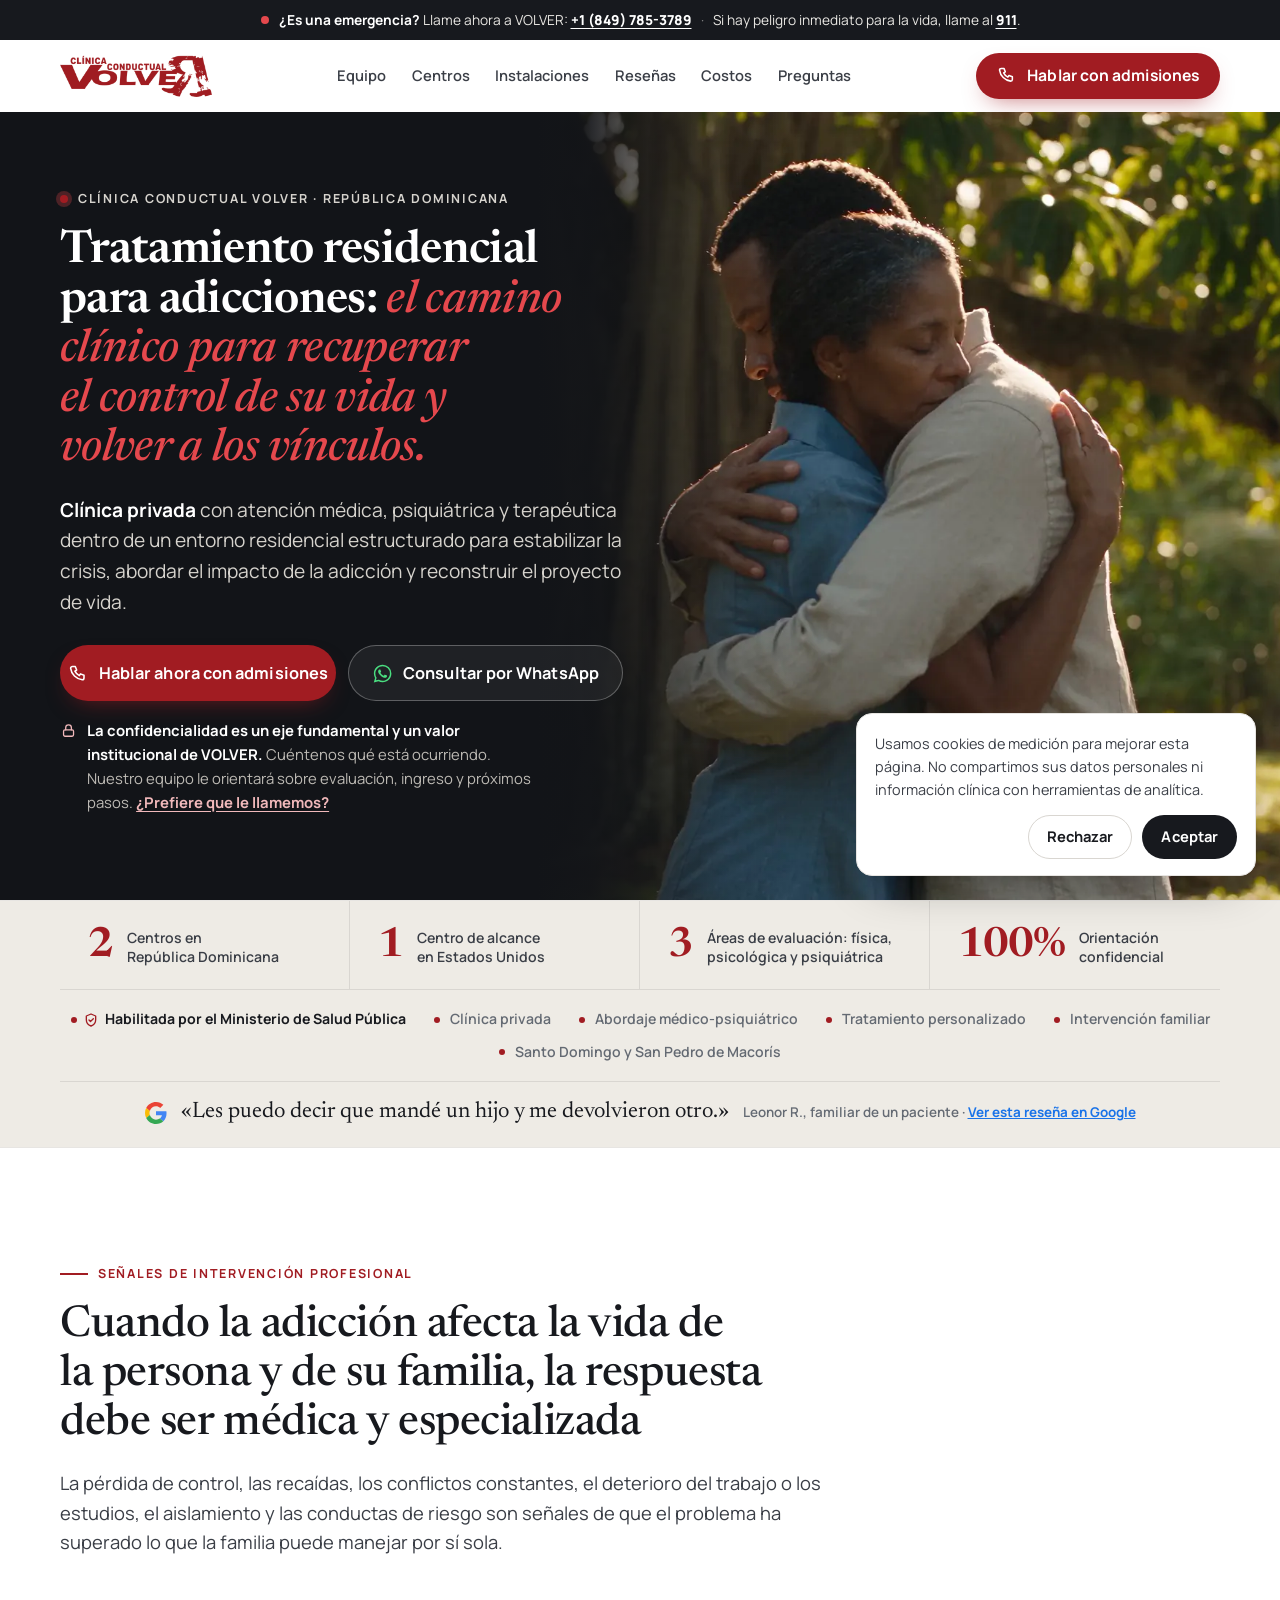
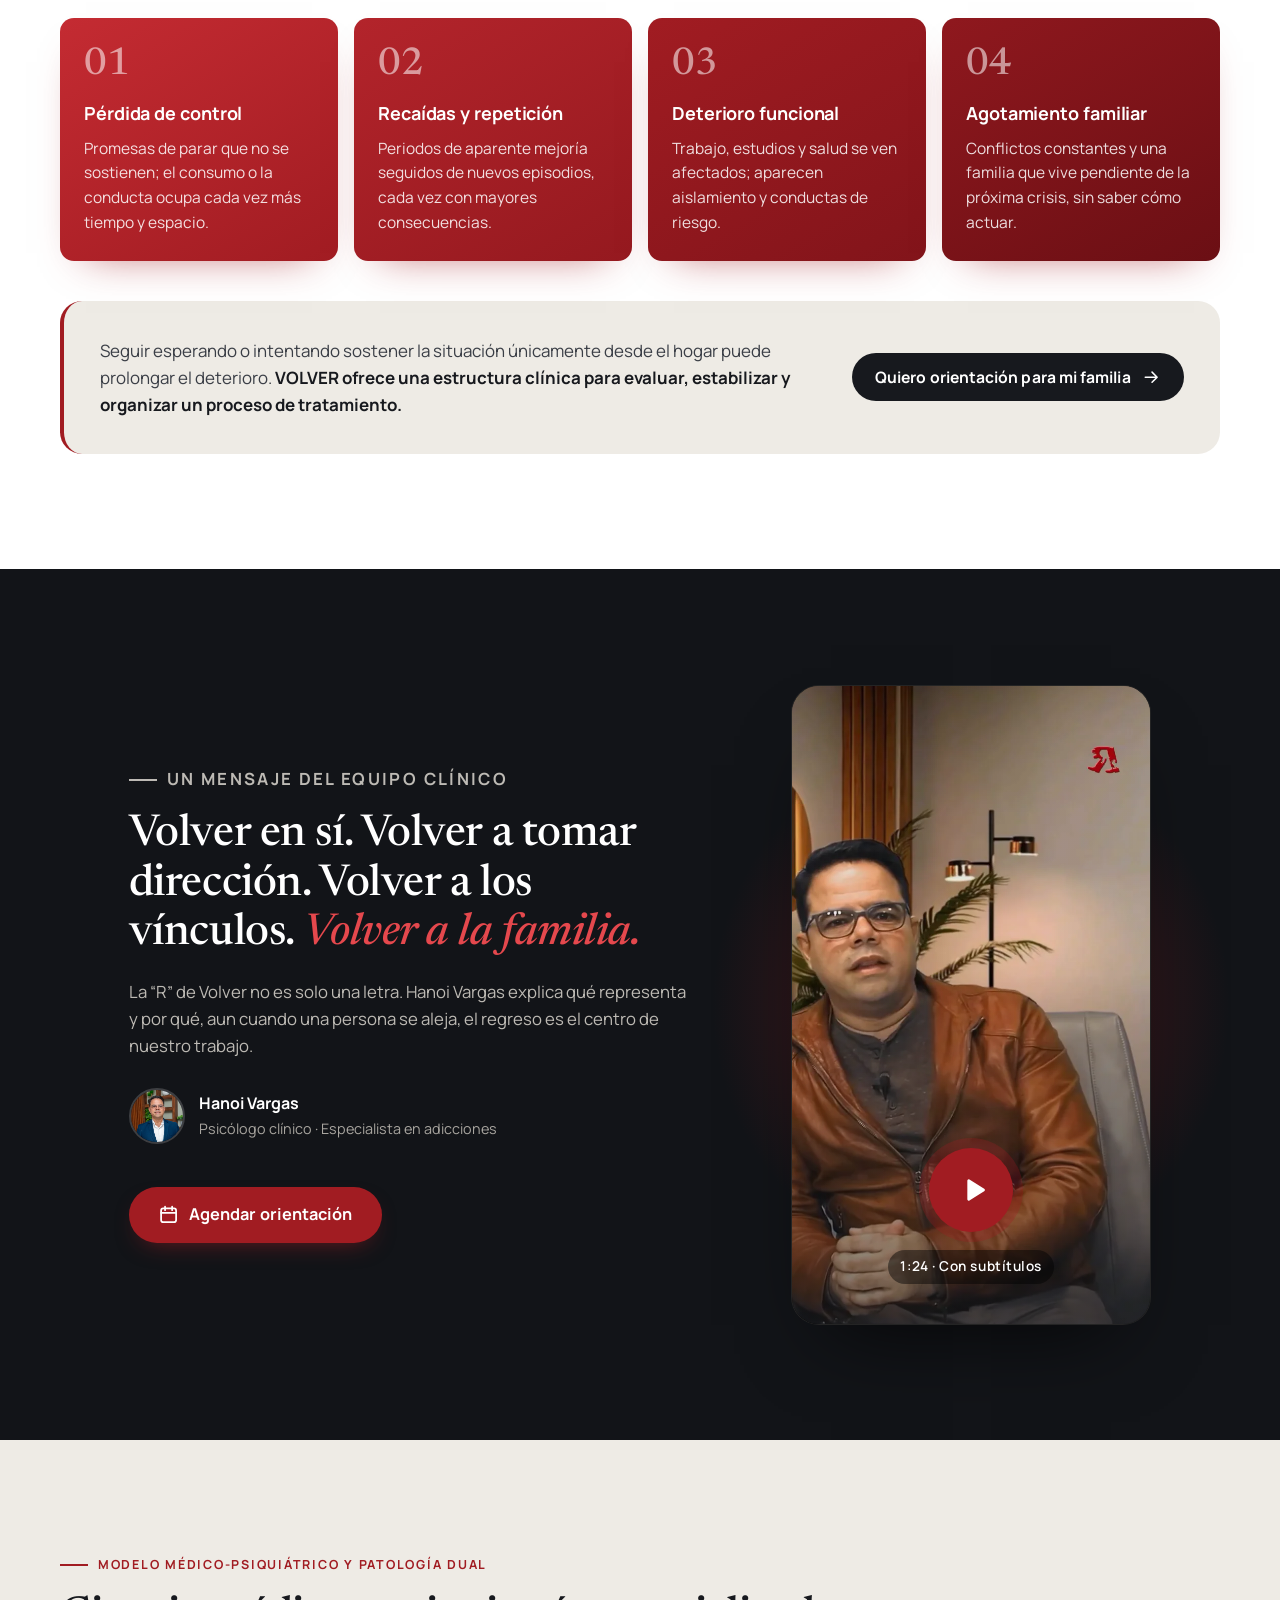
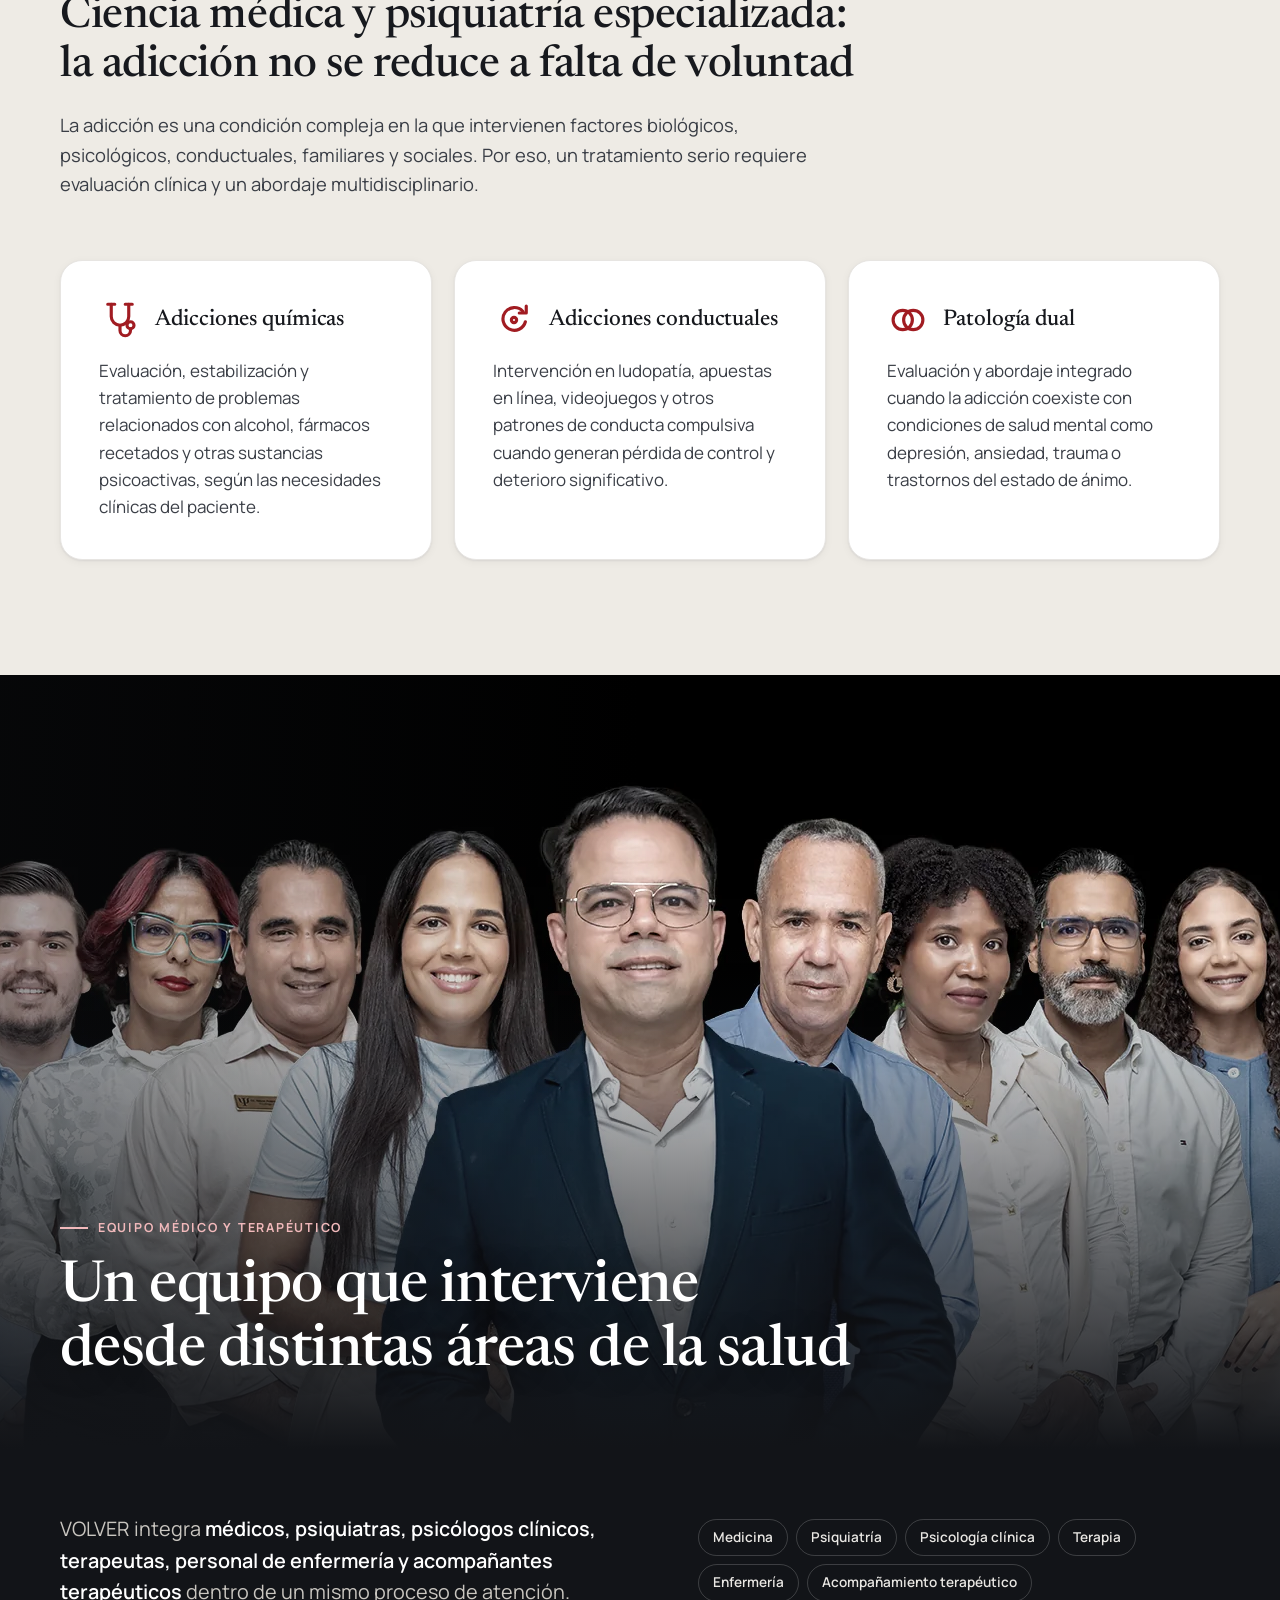
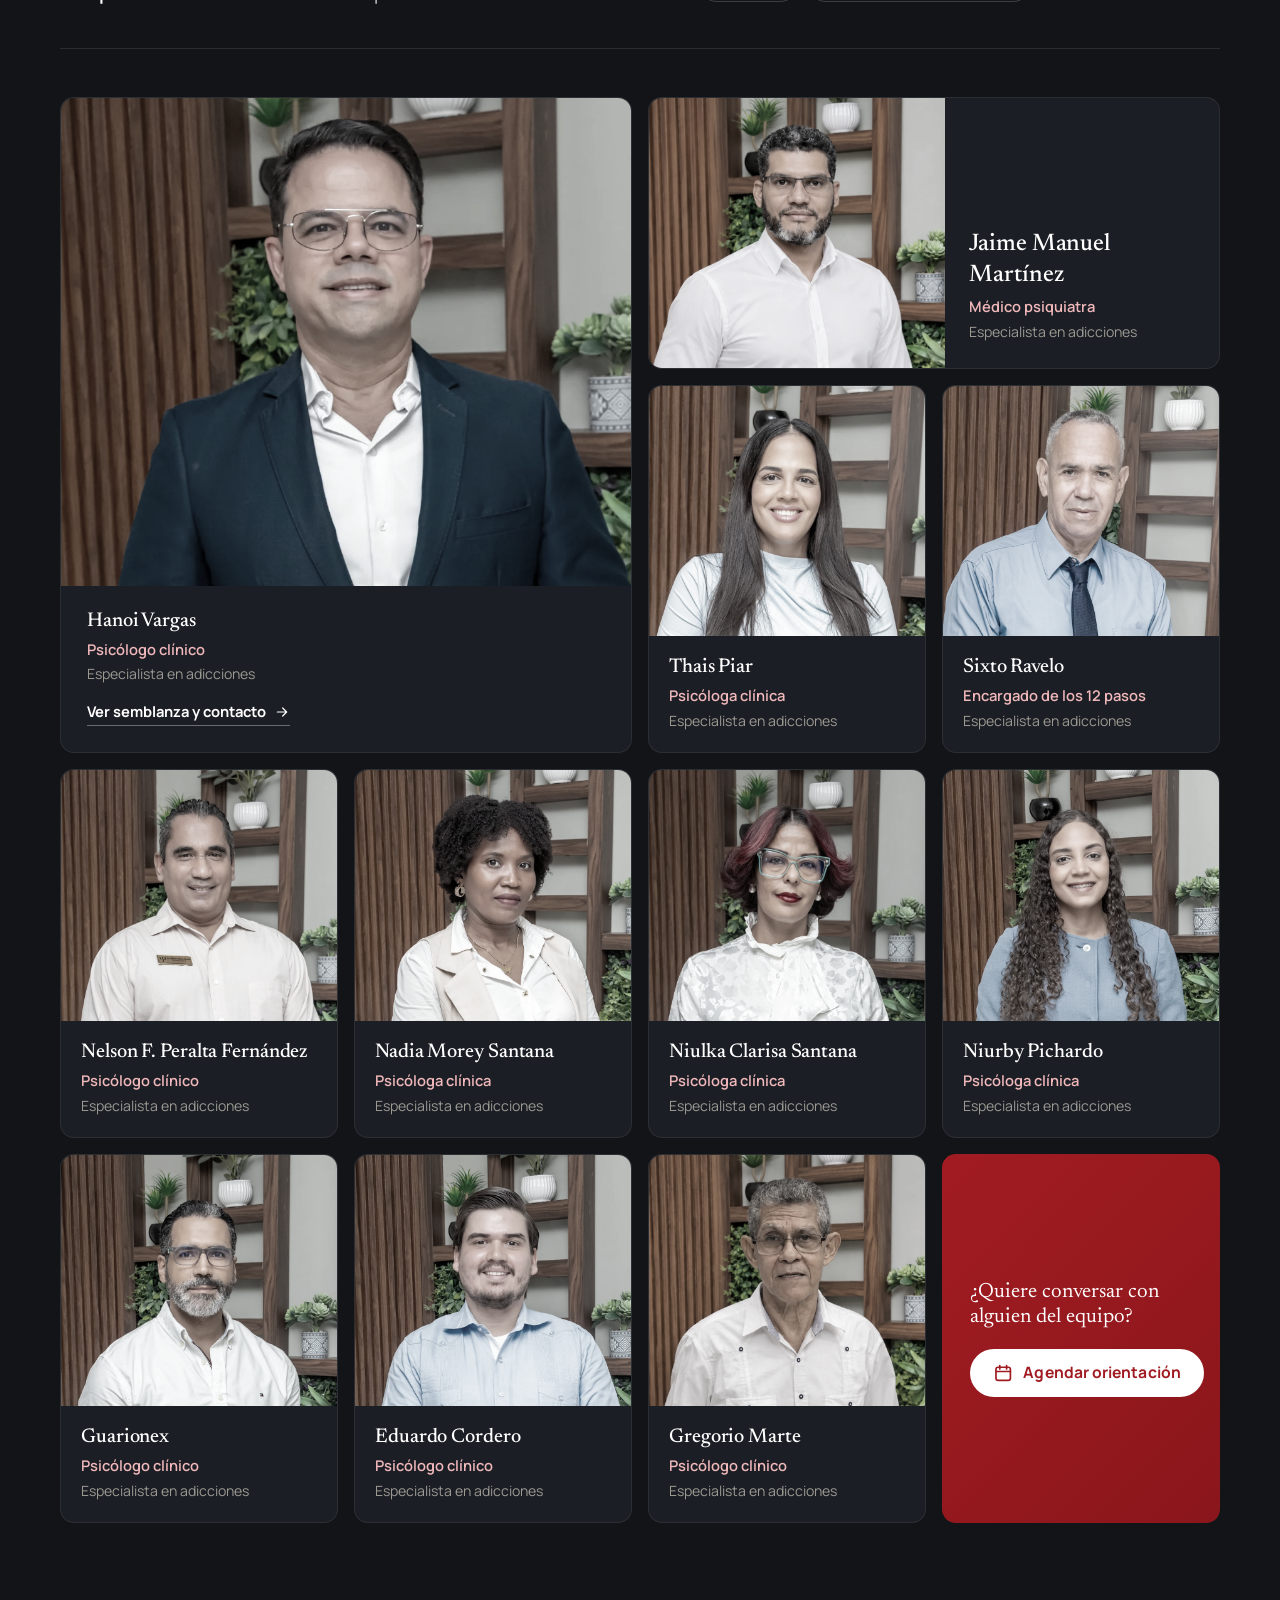
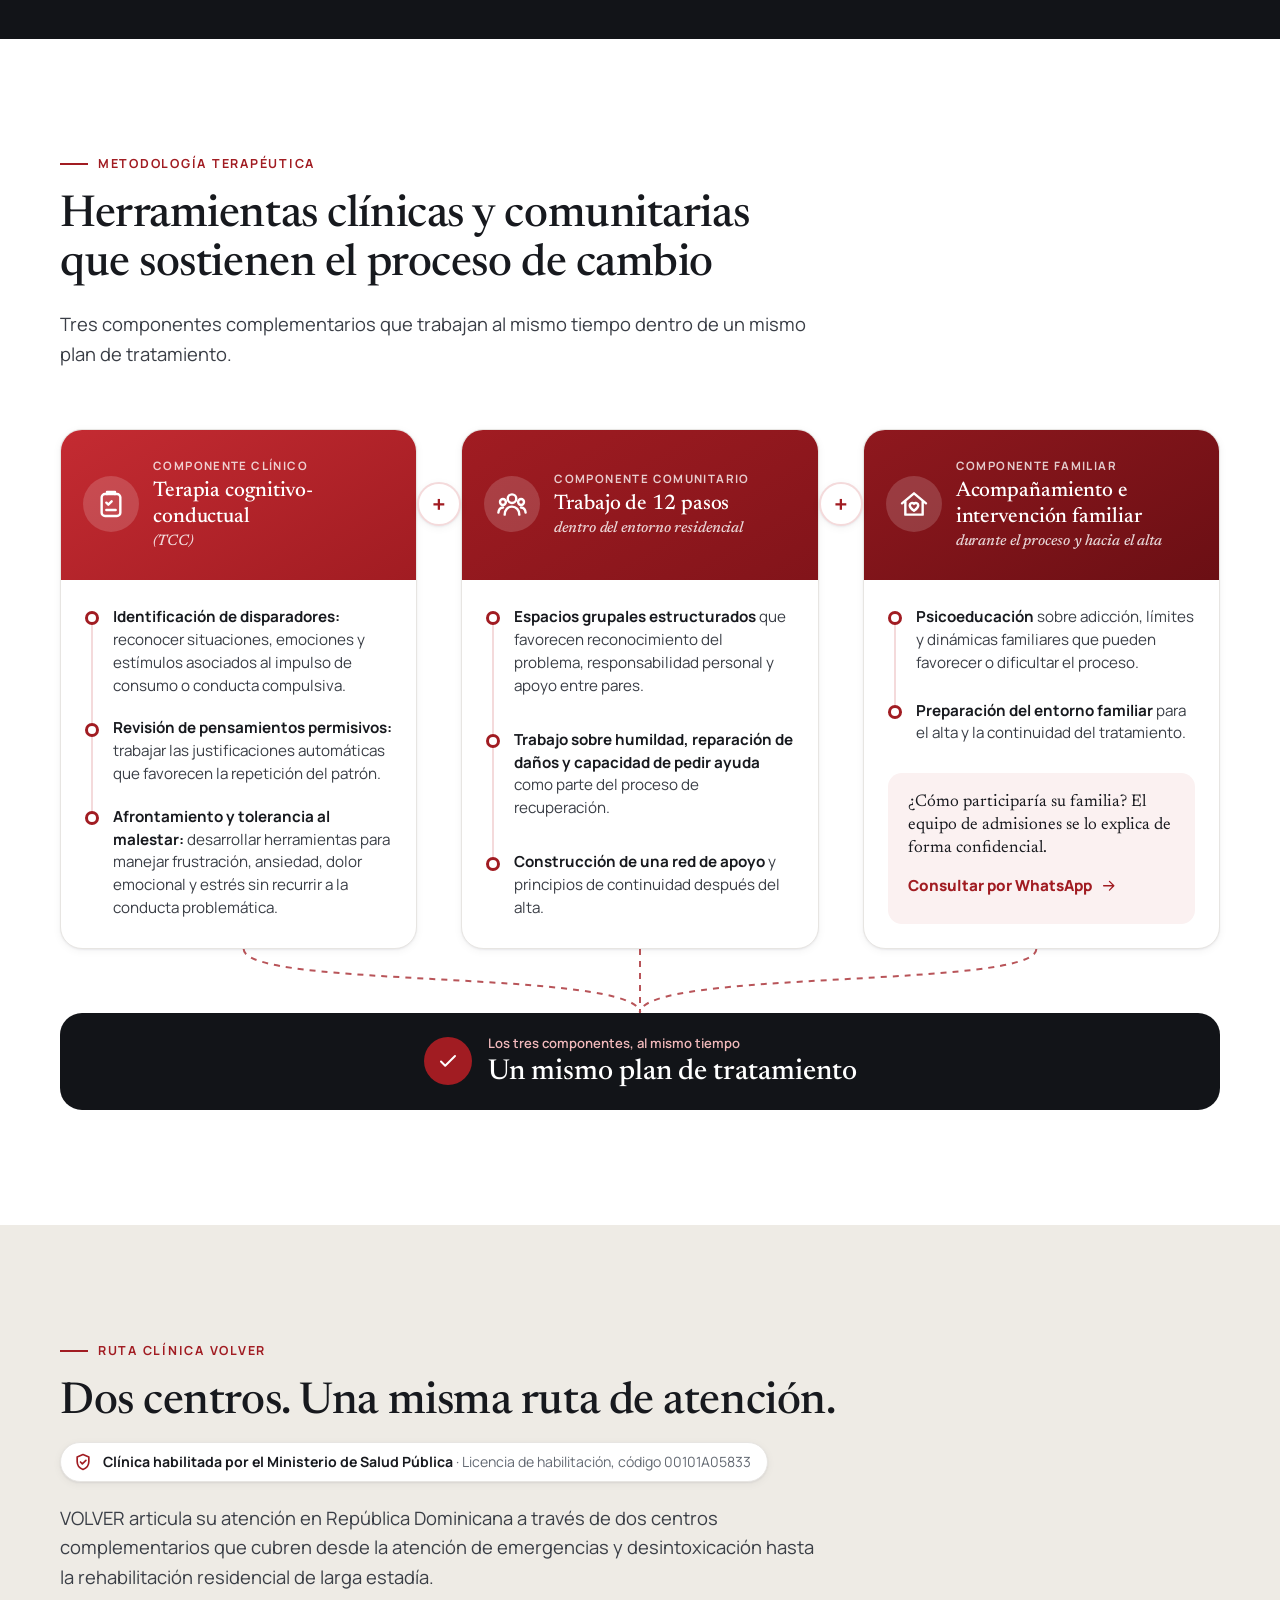
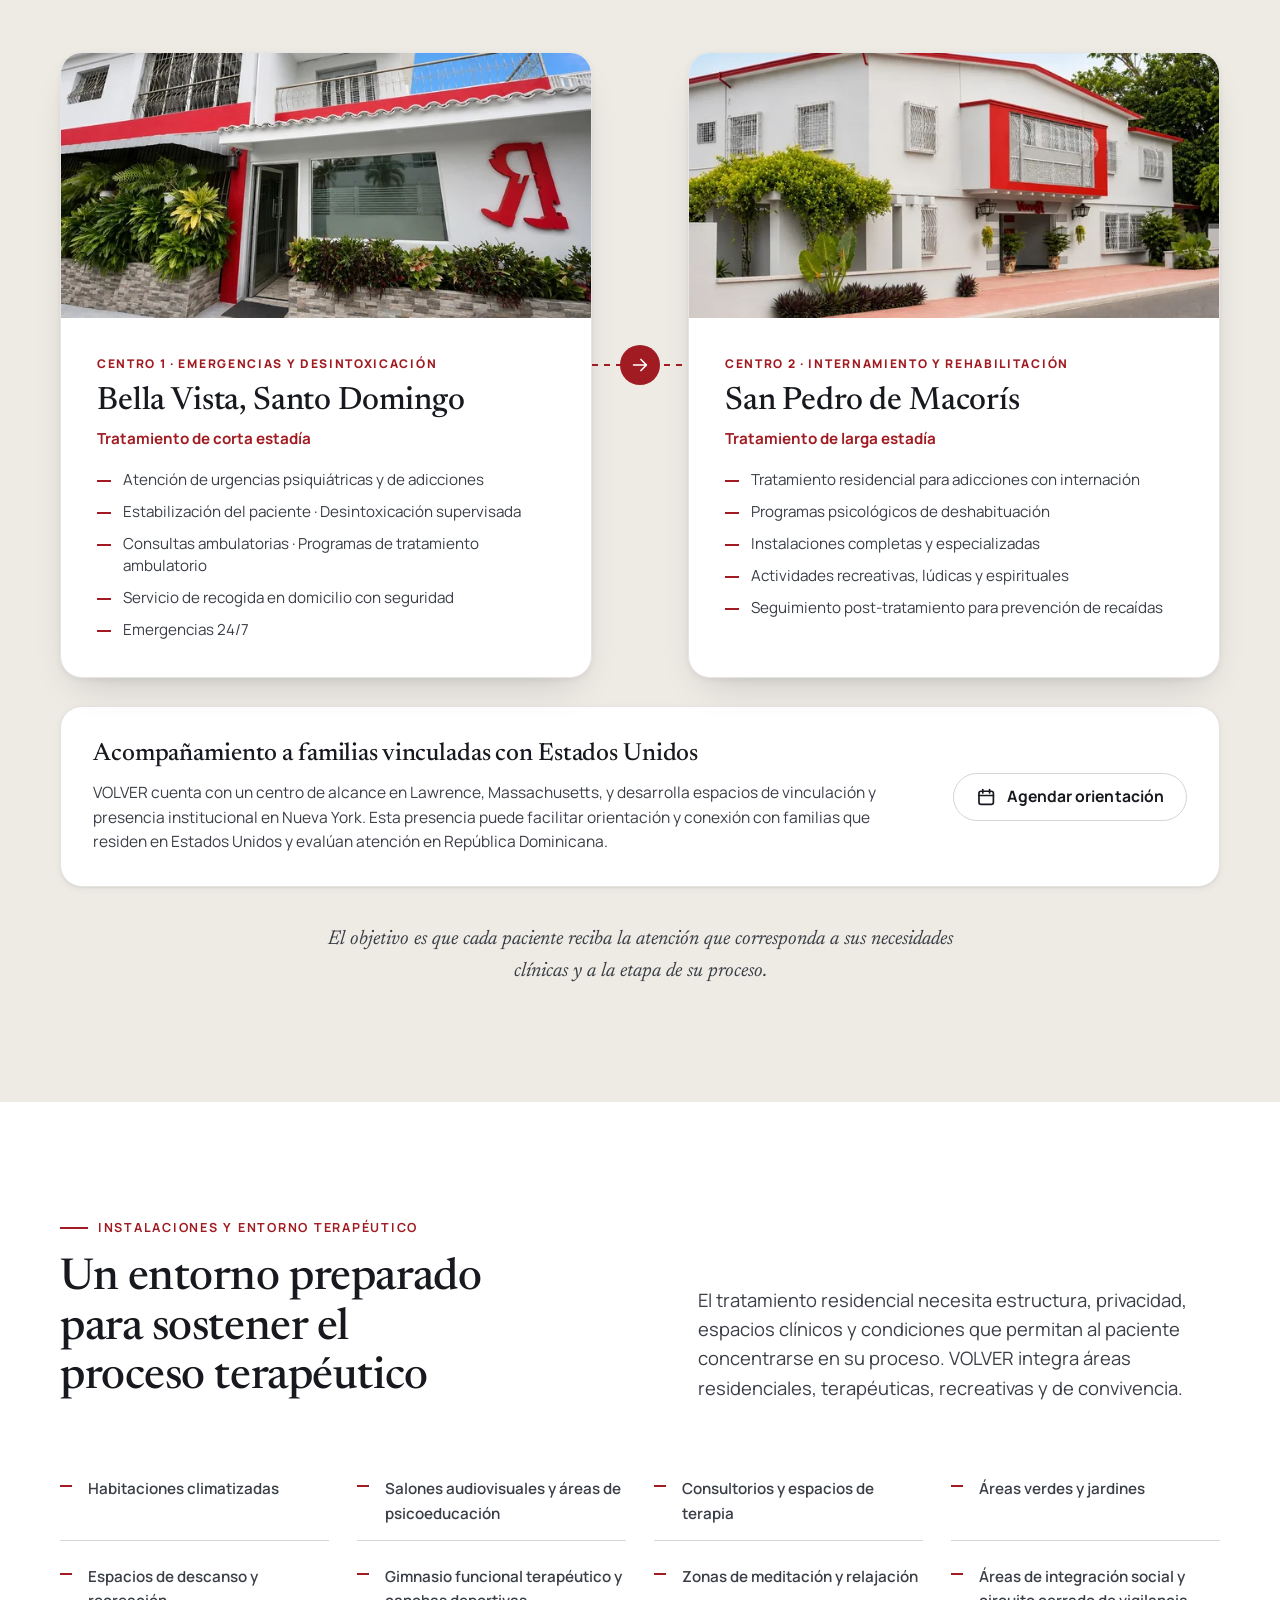
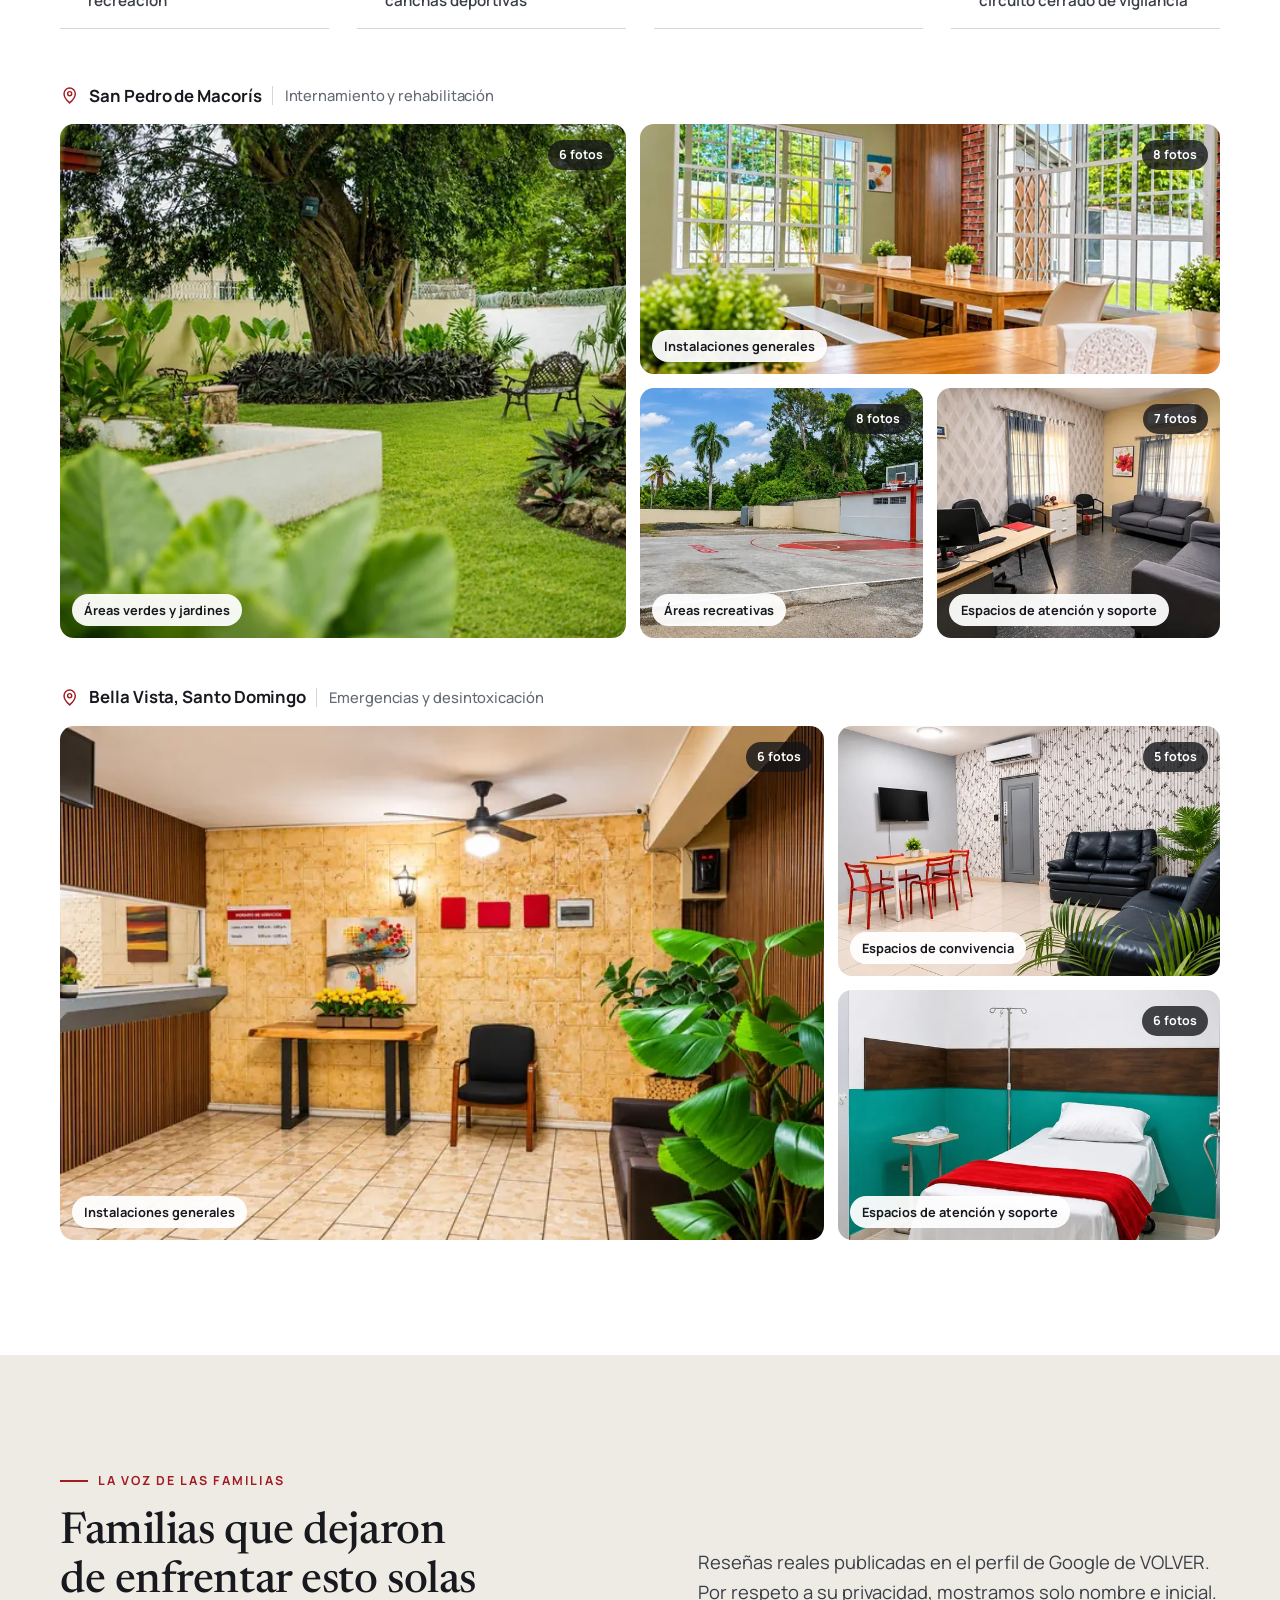
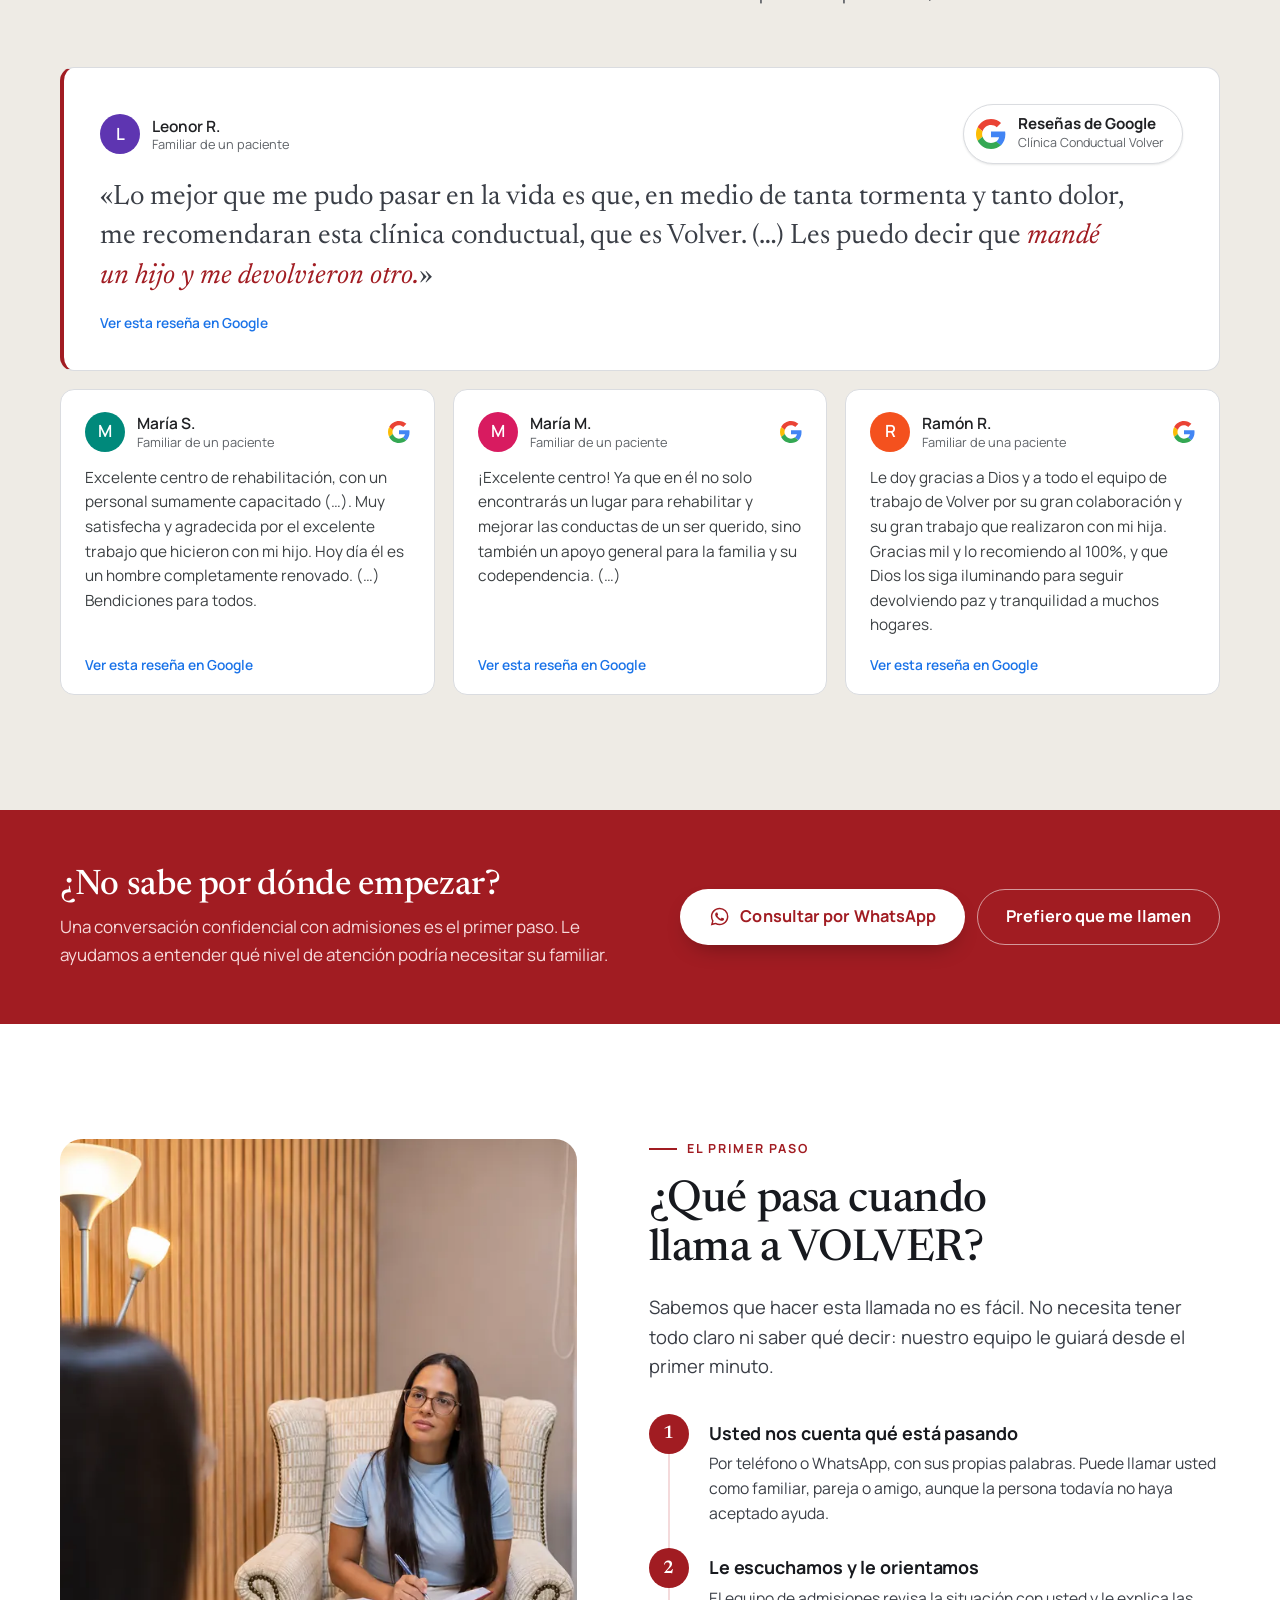
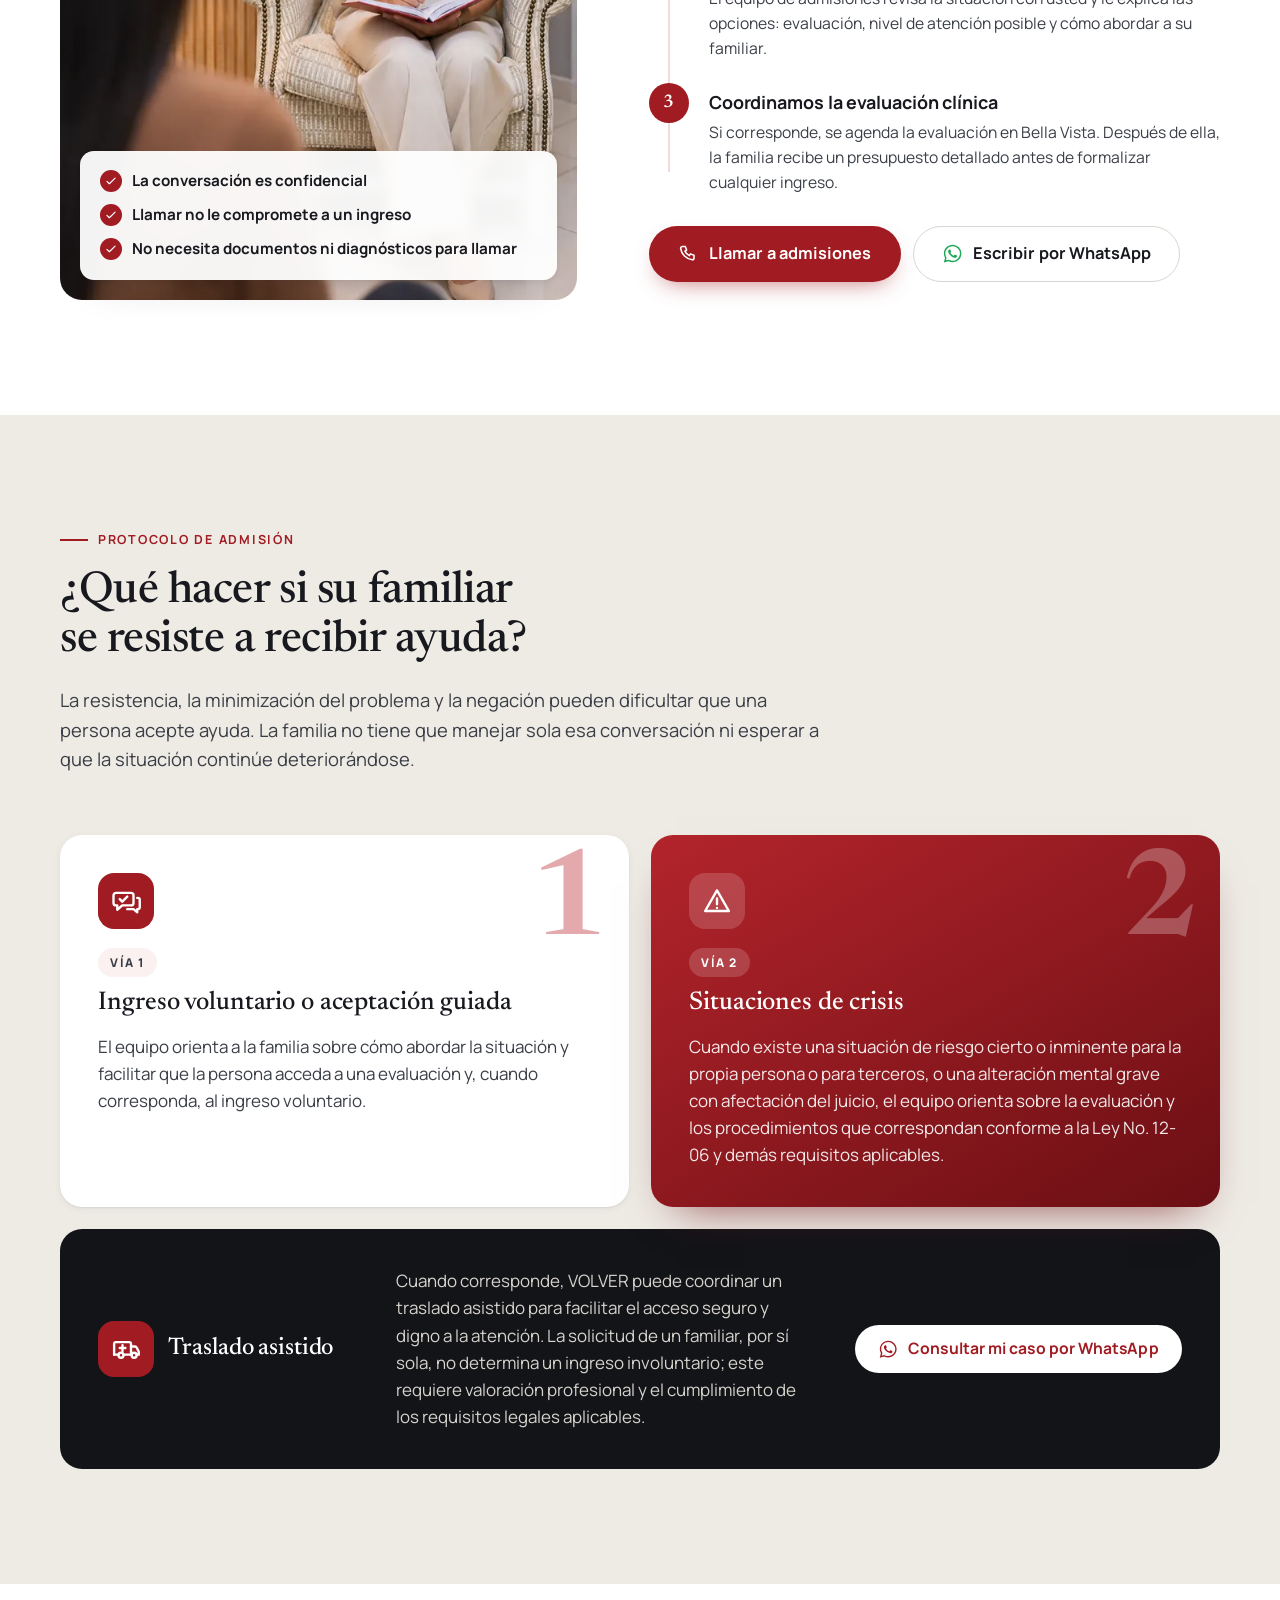
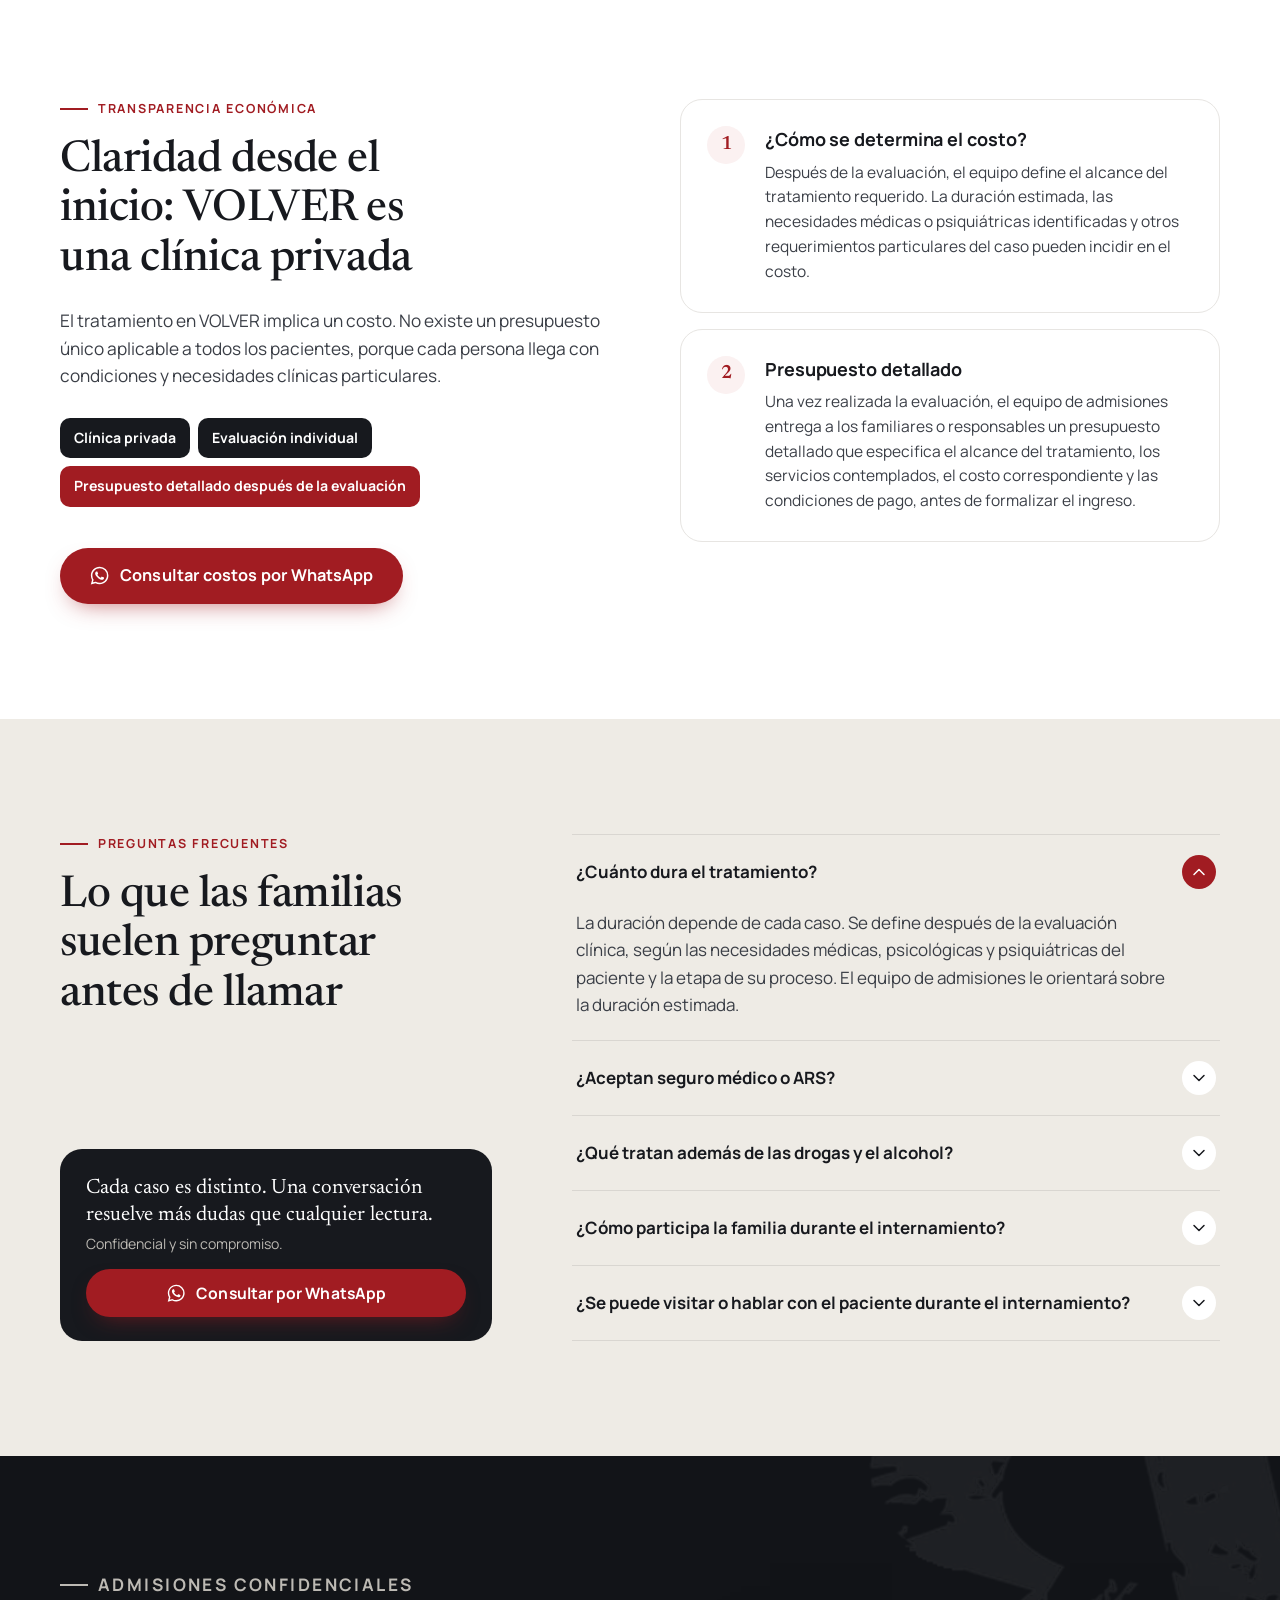
==== commit 52d44275: "feat: create landing page with styles, script, and HTML structure" ====
--- a/index.html
+++ b/index.html
@@ -5,6 +5,8 @@
   <meta name="viewport" content="width=device-width, initial-scale=1, viewport-fit=cover">
   <title>Clínica privada de adicciones en Santo Domingo | VOLVER</title>
   <meta name="description" content="Tratamiento residencial de adicciones en República Dominicana con atención médica, psiquiátrica, terapéutica y familiar. Admisiones privadas y confidenciales.">
+  <!-- DEMO: quitar esta etiqueta antes de la publicación real -->
+  <meta name="robots" content="noindex">
   <link rel="canonical" href="https://admisiones.volver.com.do/">
   <meta name="theme-color" content="#ffffff">
 
@@ -932,6 +934,9 @@
     </div>
   </div>
 
+  <!-- Botón para volver arriba: usa el mismo desplazamiento que el logo -->
+  <a class="to-top" id="to-top" href="#top" aria-label="Volver arriba" data-event="click_back_to_top"><svg class="ico" aria-hidden="true"><use href="#i-arrow"/></svg></a>
+
   <script src="assets/js/main.js" defer></script>
 </body>
 </html>
--- a/assets/css/styles.css
+++ b/assets/css/styles.css
@@ -159,8 +159,13 @@
 .micro .ico { color: var(--red); margin-top: 3px; }
 .link-form { color: var(--red); font-weight: 700; text-underline-offset: 3px; white-space: nowrap; }
 @media (max-width: 899px) {
-  .hero-bg { order: 2; margin: 0 var(--gutter) 28px; border-radius: var(--radius-lg); overflow: hidden; aspect-ratio: 4 / 3; }
-  .hero-bg video { object-position: 50% 50%; }
+  /* Video de fondo: ocupa la parte superior y se funde con el negro detrás del texto */
+  .hero-bg { position: absolute; top: 0; left: 0; right: 0; height: 480px; overflow: hidden; }
+  .hero-bg video { object-position: 51% 50%; }
+  .hero::before { content: ""; position: absolute; inset: 0; z-index: 1; pointer-events: none;
+    background: linear-gradient(180deg, rgba(18,20,24,.08) 0, rgba(18,20,24,.12) 110px, rgba(18,20,24,.76) 195px, rgba(18,20,24,.9) 330px, #121418 480px); }
+  .hero-inner { z-index: 2; }
+  .hero-copy { padding-block: 185px 32px; }
 }
 @media (max-width: 559px) { .cta-row .btn { width: 100%; } }
 @media (min-width: 900px) {
@@ -168,7 +173,7 @@
   .hero-bg { position: absolute; top: 0; bottom: 0; right: 0; left: 42%; }
   .hero-bg video { object-position: 51% 50%; }
   .hero::before { content: ""; position: absolute; inset: 0; z-index: 1; pointer-events: none;
-    background: linear-gradient(90deg, #fff 0%, #fff 42%, rgba(255,255,255,.92) 46%, rgba(255,255,255,.55) 51%, rgba(255,255,255,.15) 57%, rgba(255,255,255,0) 62%); }
+    background: linear-gradient(90deg, #121418 0%, #121418 42%, rgba(18,20,24,.92) 46%, rgba(18,20,24,.55) 51%, rgba(18,20,24,.15) 57%, rgba(18,20,24,0) 62%); }
   .hero-inner { z-index: 2; }
   .hero-copy { max-width: min(600px, 44vw); padding-block: 56px 64px; }
   .cta-row .btn-wa { background: rgba(255,255,255,.9); }
@@ -187,11 +192,7 @@
 .trust-list { display: flex; flex-wrap: wrap; justify-content: center; gap: 10px 28px; padding-block: 18px; }
 .trust-list li { display: flex; align-items: center; gap: 10px; font-size: .88rem; font-weight: 600; color: var(--muted); }
 .trust-list li::before { content: ""; width: 6px; height: 6px; border-radius: 50%; background: var(--red); }
-@media (max-width: 559px) {
-  .trust-list { justify-content: flex-start; flex-wrap: nowrap; overflow-x: auto; scrollbar-width: none; gap: 22px; margin-inline: calc(var(--gutter) * -1); padding-inline: var(--gutter); }
-  .trust-list::-webkit-scrollbar { display: none; }
-  .trust-list li { white-space: nowrap; }
-}
+@media (max-width: 559px) { .trust-list { justify-content: flex-start; gap: 8px 18px; } }
 
 /* ---------- 2 · Señales ---------- */
 .signal-grid { display: grid; gap: 16px; counter-reset: s; }
@@ -970,3 +971,51 @@
   .lb-next { right: 12px; }
   .lb-bar { padding: 14px 70px 18px; min-height: 64px; align-content: center; }
 }
+
+/* ---------- Pasarelas en móvil: controles superpuestos ---------- */
+.car-wrap { position: relative; }
+.car-wrap .person, .car-wrap .gallery figure, .car-wrap .g-review { scroll-snap-align: center; }
+.car-btn { position: absolute; top: 50%; z-index: 3; width: 40px; height: 40px; display: inline-flex; align-items: center; justify-content: center; gap: 6px; padding: 0; border: 1px solid rgba(255,255,255,.4); border-radius: 999px; background: rgba(18,20,24,.8); color: #fff; font: inherit; font-size: .82rem; font-weight: 700; line-height: 1; white-space: nowrap; box-shadow: 0 6px 18px -6px rgba(0,0,0,.6); transform: translateY(-50%); cursor: pointer; transition: opacity .25s; }
+.car-btn::after { content: ""; position: absolute; inset: -4px; }
+.car-btn[hidden] { display: none; }
+.car-btn.is-off { opacity: 0; pointer-events: none; }
+.car-btn:focus-visible { outline: 2px solid #fff; outline-offset: 2px; }
+.car-btn .ico { width: 18px; height: 18px; }
+.car-prev { left: calc(var(--gutter) * -1 + 3px); }
+.car-next { right: calc(var(--gutter) * -1 + 3px); }
+.car-prev .ico { transform: scaleX(-1); }
+.car-label { display: none; }
+.car-wrap:not(.is-used) .car-label { display: inline; }
+.car-wrap:not(.is-used) .car-next { width: auto; padding: 0 11px 0 14px; animation: car-nudge 1.5s ease-in-out 4; }
+.car-bottom .car-btn { top: auto; bottom: 18px; transform: none; }
+.car-bottom:not(.is-used) .car-next { animation-name: car-nudge-b; }
+@keyframes car-nudge { 0%, 100% { transform: translate(0, -50%); } 50% { transform: translate(-6px, -50%); } }
+@keyframes car-nudge-b { 0%, 100% { transform: translateX(0); } 50% { transform: translateX(-6px); } }
+
+/* ---------- Hero sobre fondo negro ---------- */
+.hero { background: var(--night); color: #E9E7E3; }
+.hero h1 { color: #fff; }
+.hero h1 em { color: #E5484D; }
+.hero .kicker { color: #D6D3CD; }
+.hero .lead { color: #D6D3CD; }
+.hero .lead strong { color: #fff; }
+.hero .micro { color: #BDBAB4; }
+.hero .micro strong { color: #fff; }
+.hero .micro .ico { color: #F1B9BB; }
+.hero .link-form { color: #F1B9BB; }
+.hero .cta-row .btn-wa { background: rgba(255,255,255,.06); color: #fff; border-color: rgba(255,255,255,.28); }
+.hero .cta-row .btn-wa:hover { background: rgba(31,168,85,.12); border-color: var(--wa); }
+.hero .cta-row .btn-wa .ico-wa { color: #4ADE80; }
+.hero :focus-visible { outline-color: #fff; }
+
+.hero .kicker .dot { box-shadow: 0 0 0 4px rgba(229,72,77,.28); }
+
+/* ---------- Botón volver arriba ---------- */
+.to-top { position: fixed; right: 16px; bottom: calc(var(--sticky-h) + 14px + env(safe-area-inset-bottom, 0px)); z-index: 45; width: 46px; height: 46px; display: grid; place-items: center; border: 1px solid rgba(255,255,255,.4); border-radius: 50%; background: rgba(18,20,24,.88); color: #fff; box-shadow: 0 8px 22px -8px rgba(0,0,0,.6); opacity: 0; visibility: hidden; transform: translateY(8px); transition: opacity .25s, transform .25s, visibility .25s, background .2s; }
+.to-top.is-visible { opacity: 1; visibility: visible; transform: none; }
+.to-top:hover { background: var(--red); }
+.to-top:focus-visible { outline: 2px solid var(--red); outline-offset: 3px; }
+.to-top .ico { width: 22px; height: 22px; transform: rotate(-90deg); }
+.consent:not([hidden]) ~ .to-top { display: none; }
+@media (min-width: 900px) { .to-top { right: 24px; bottom: 24px; } }
+
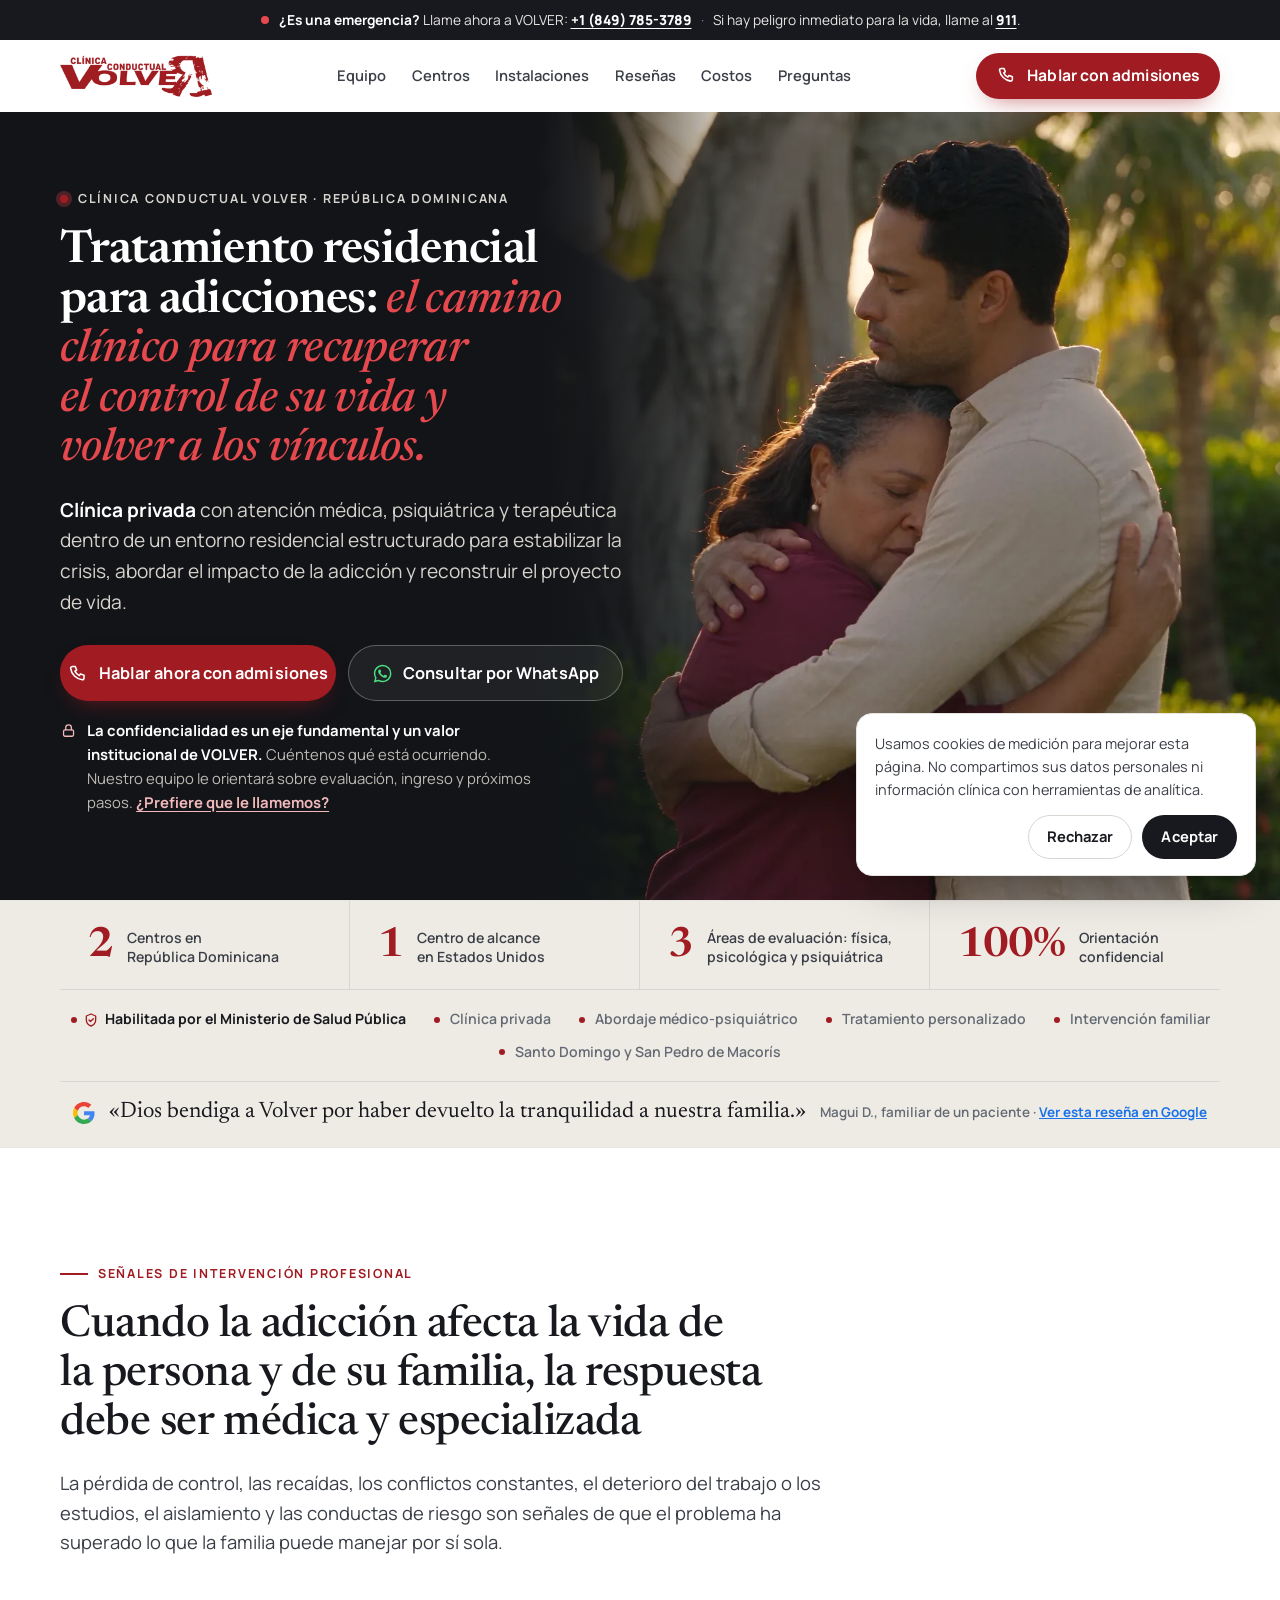
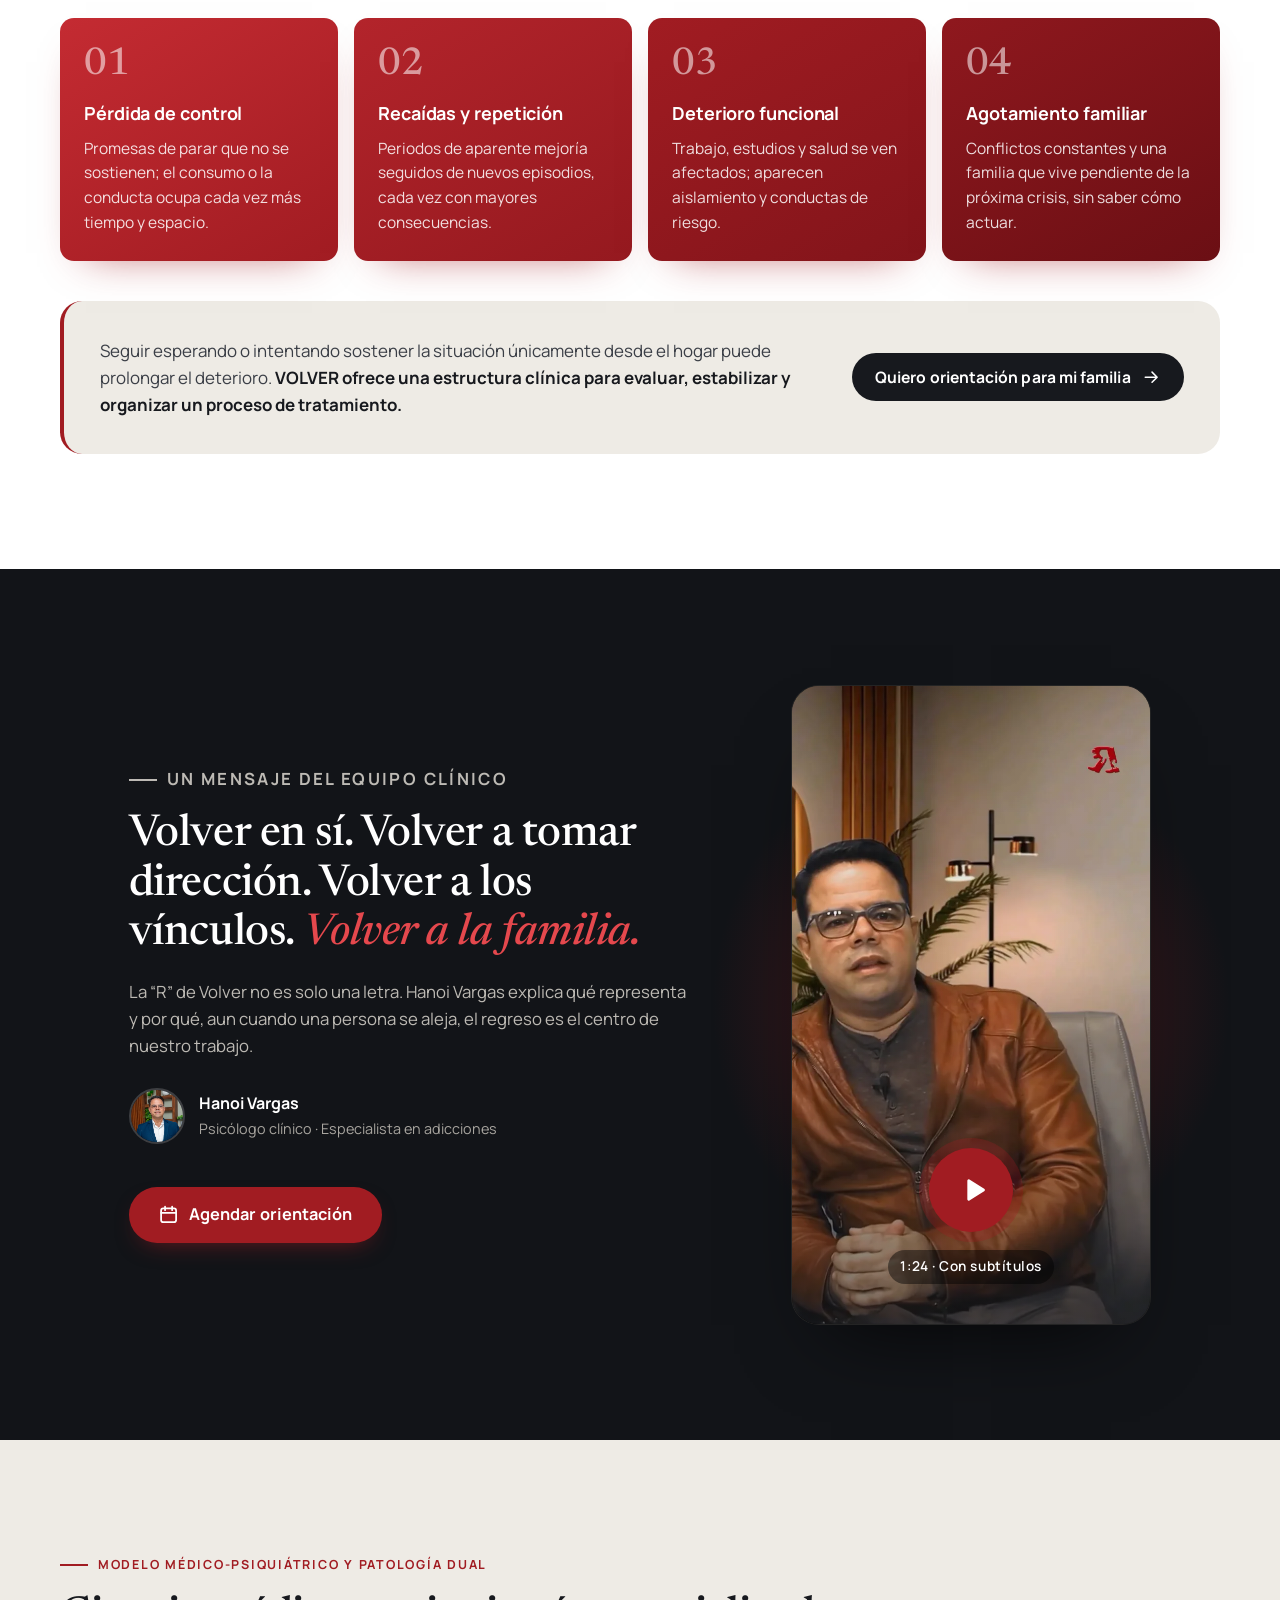
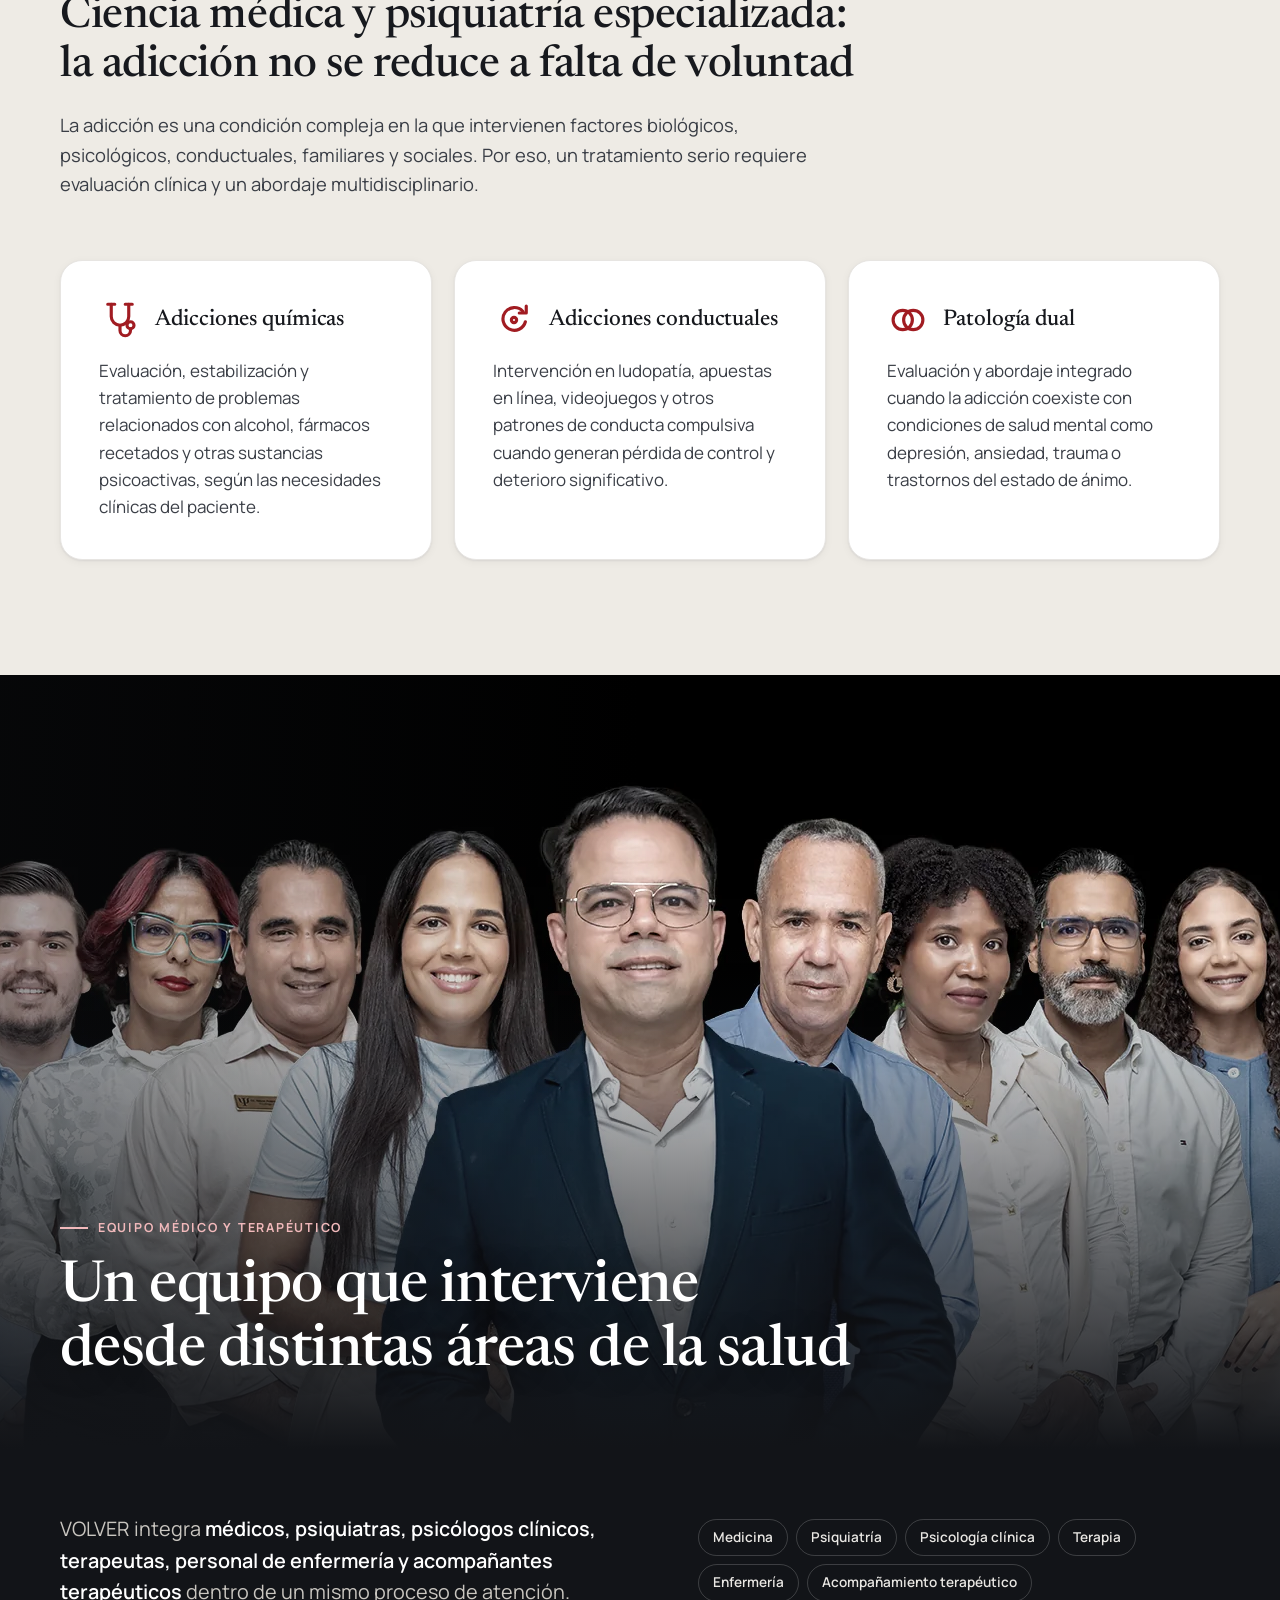
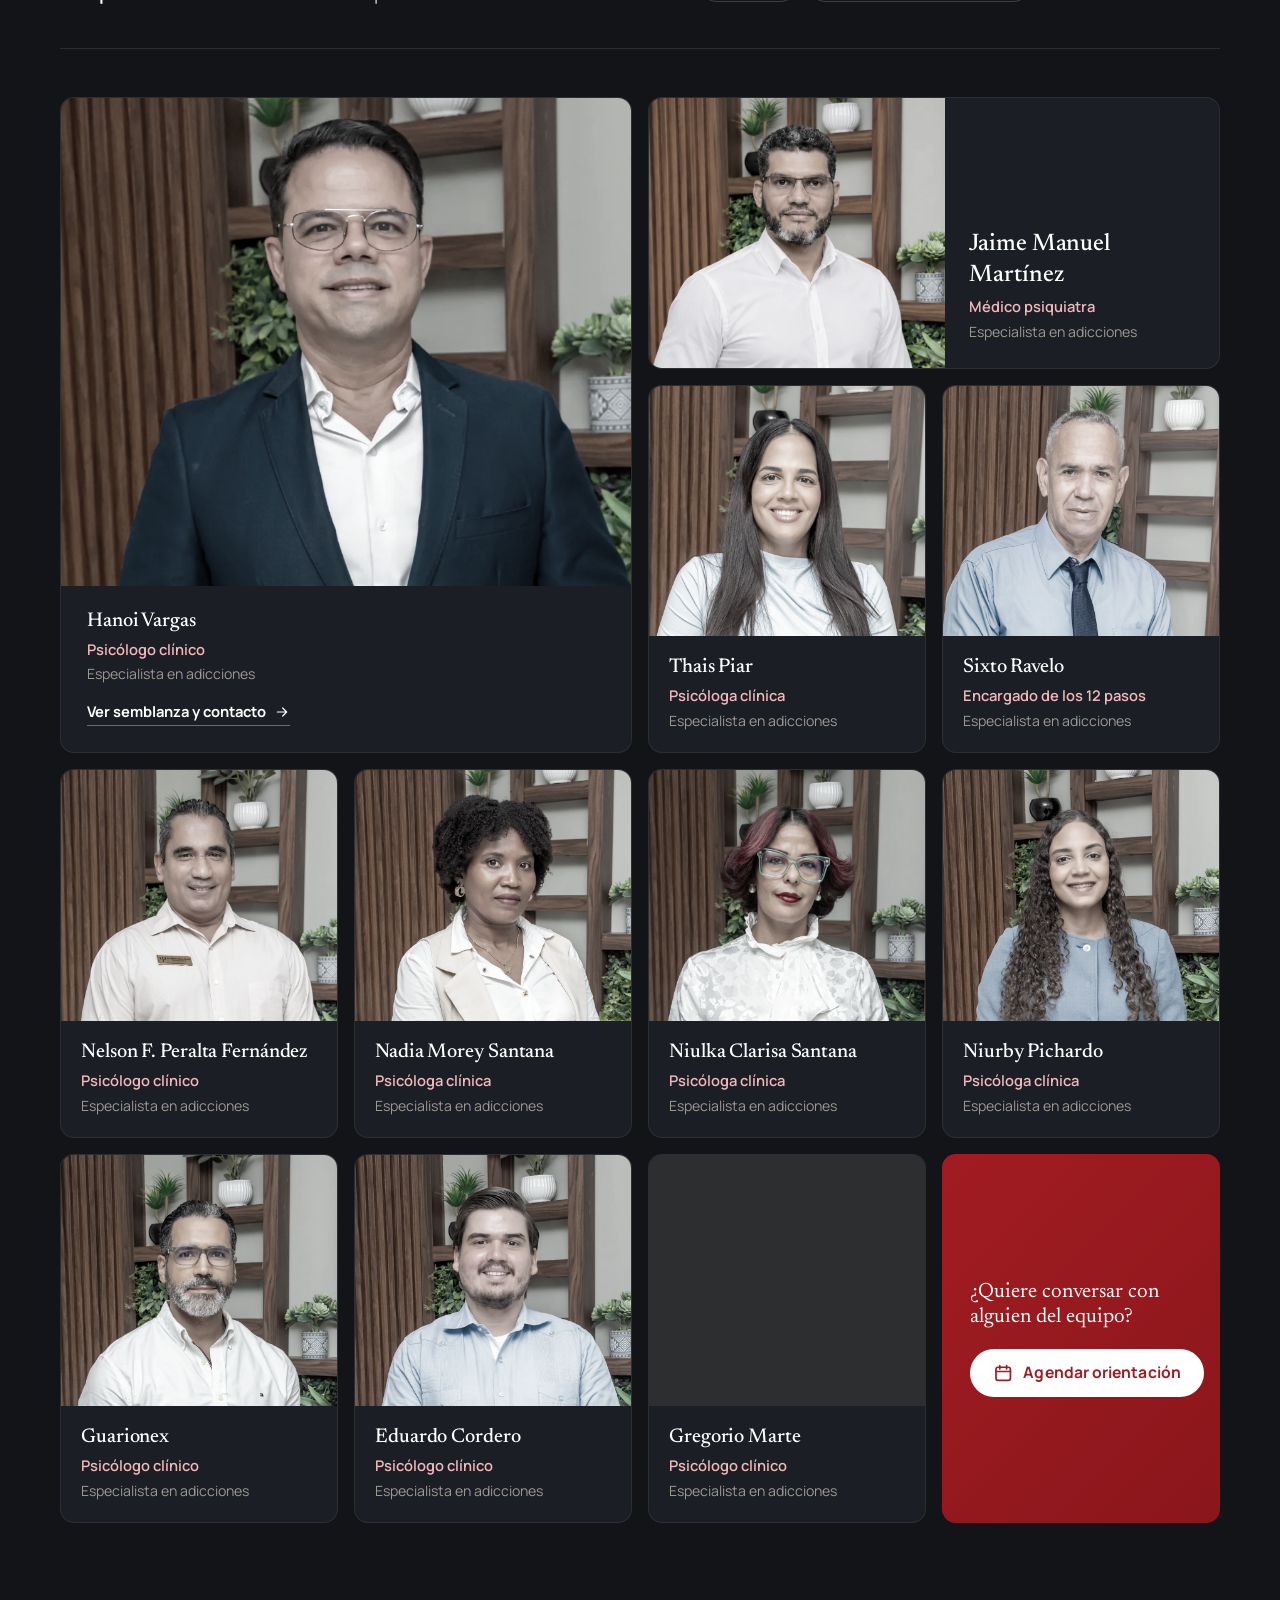
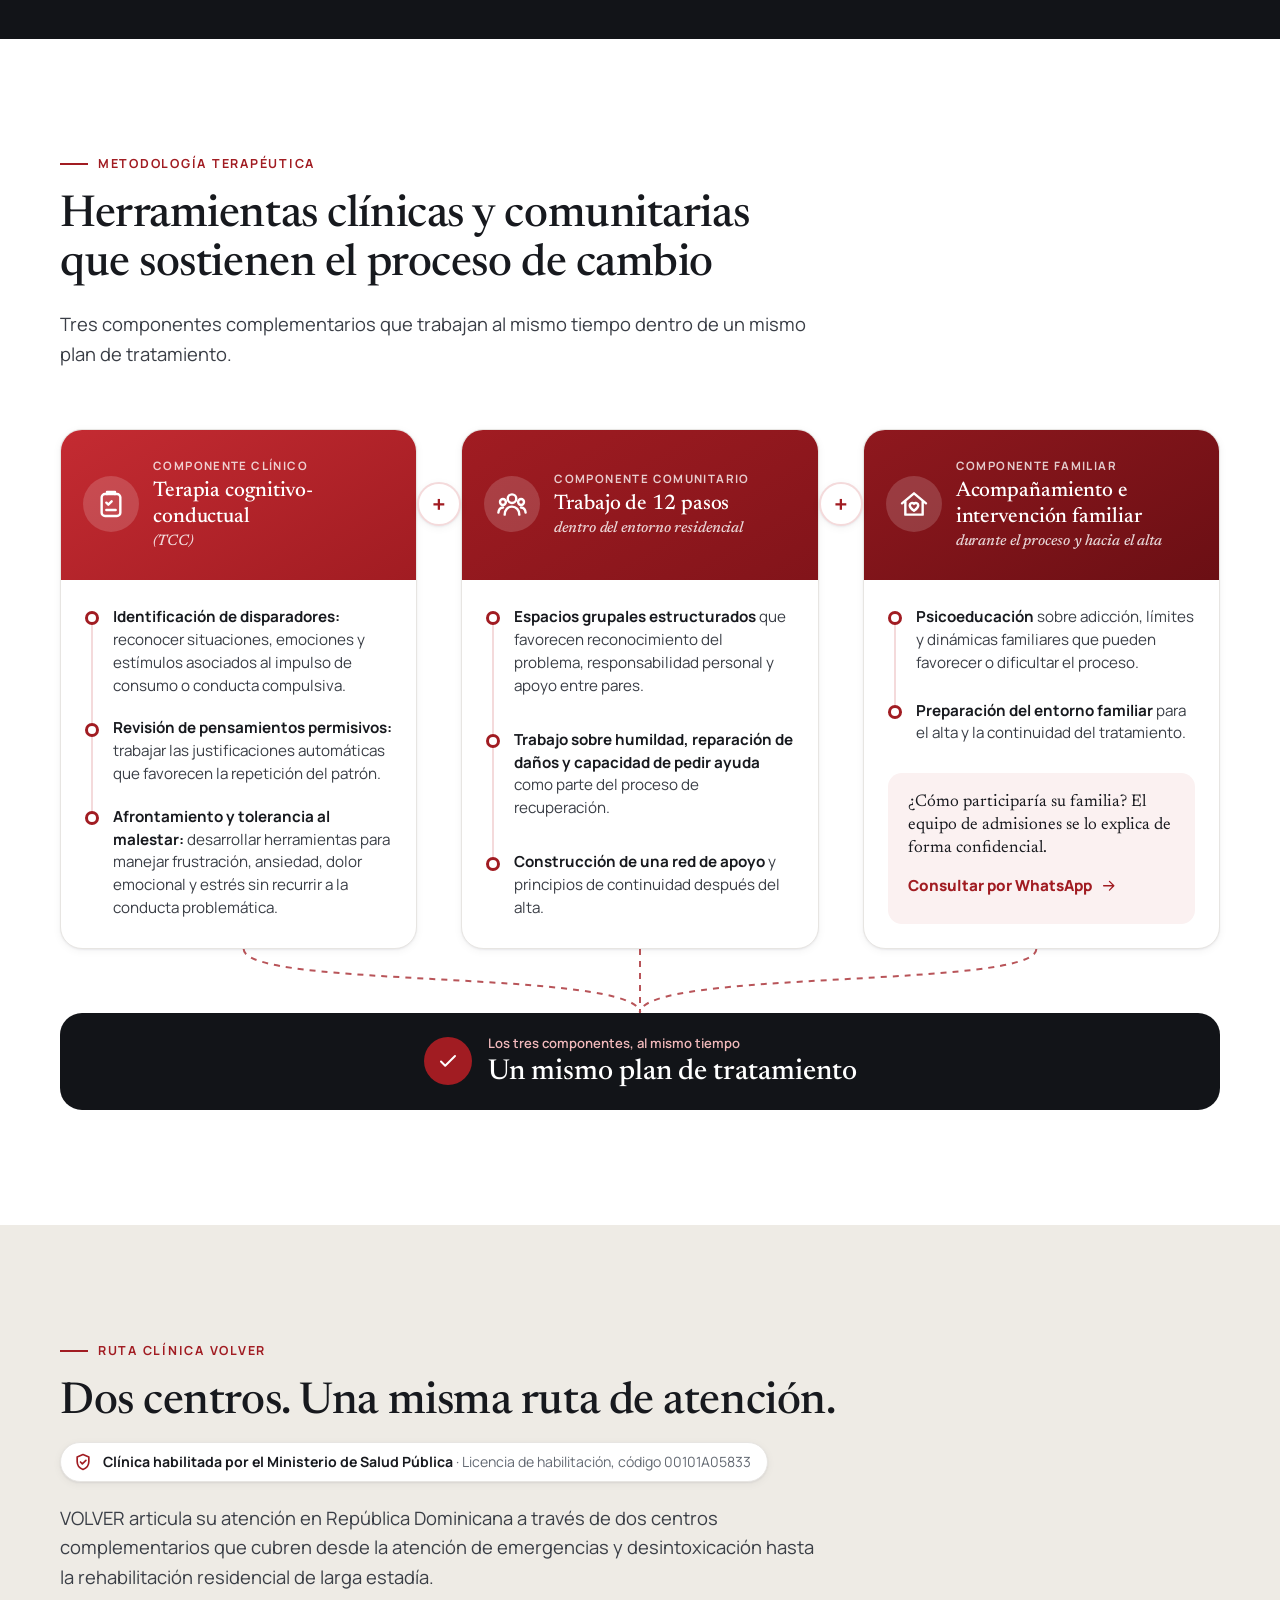
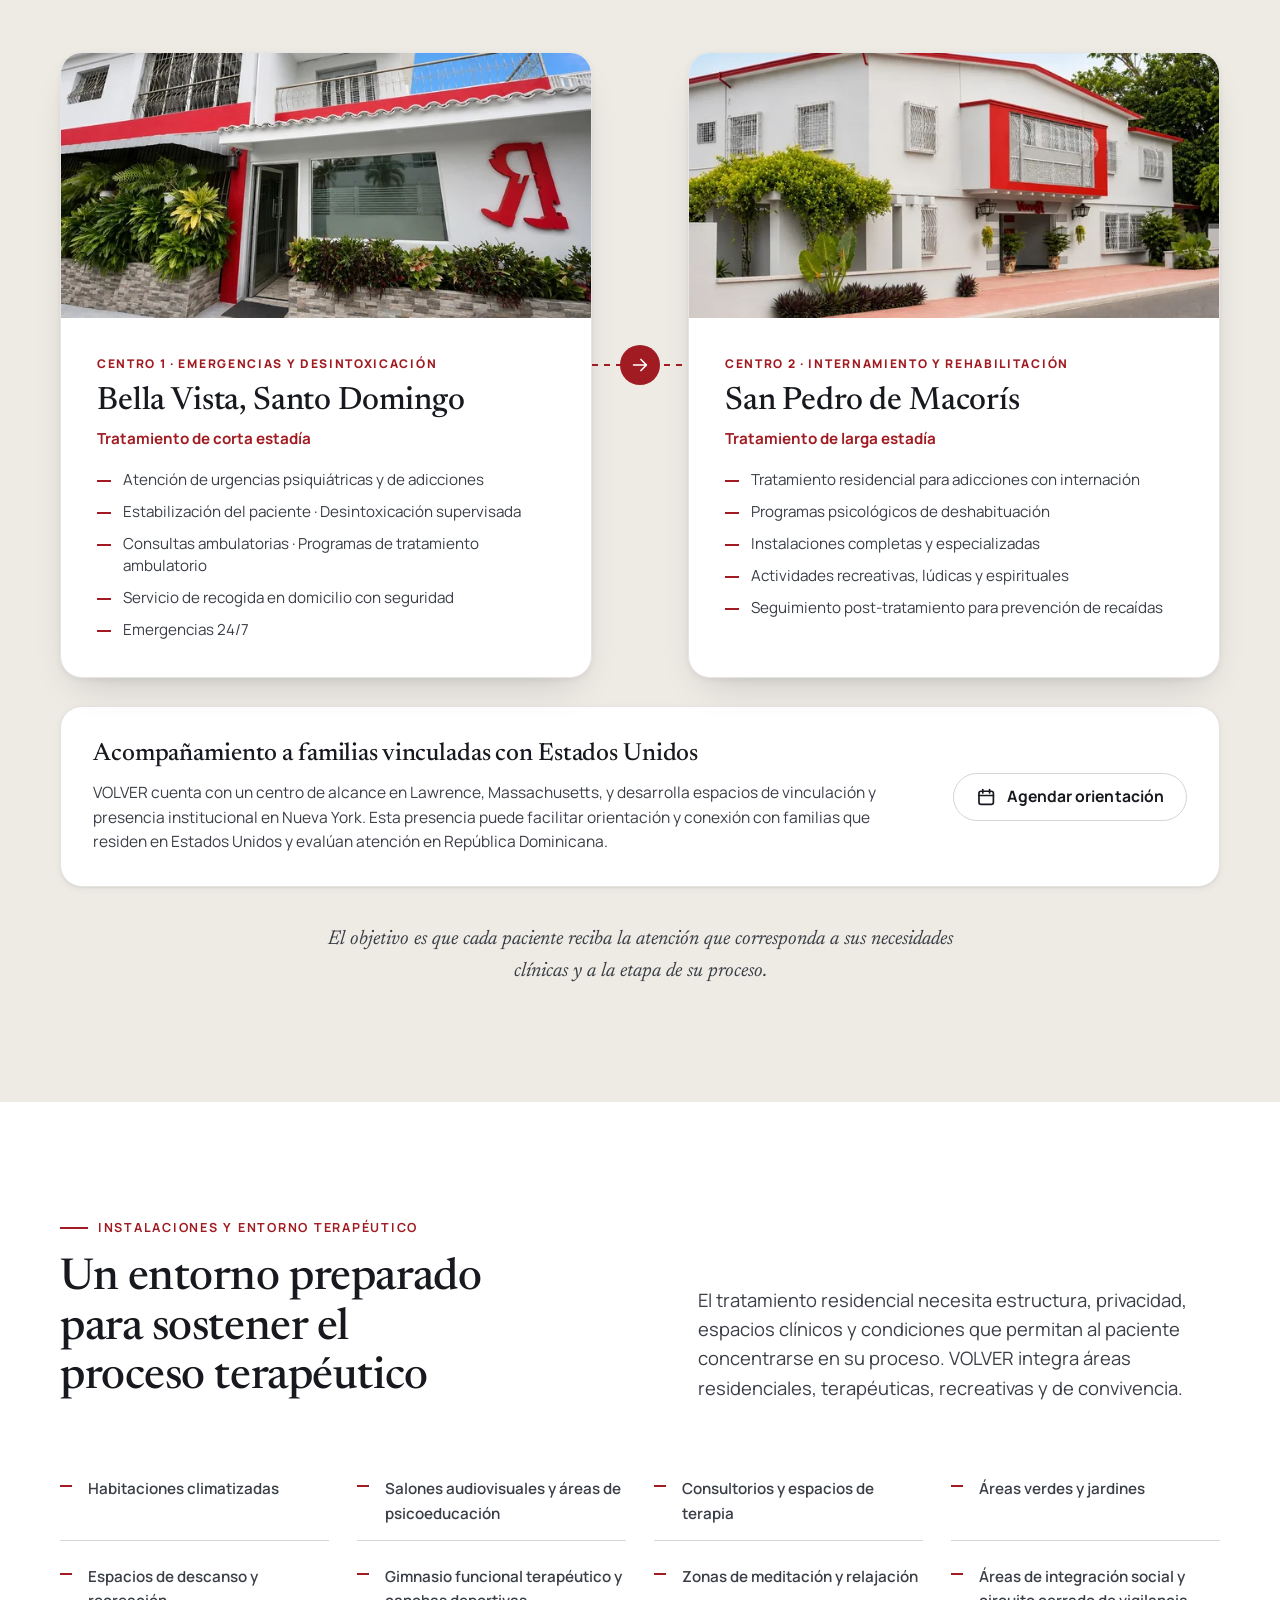
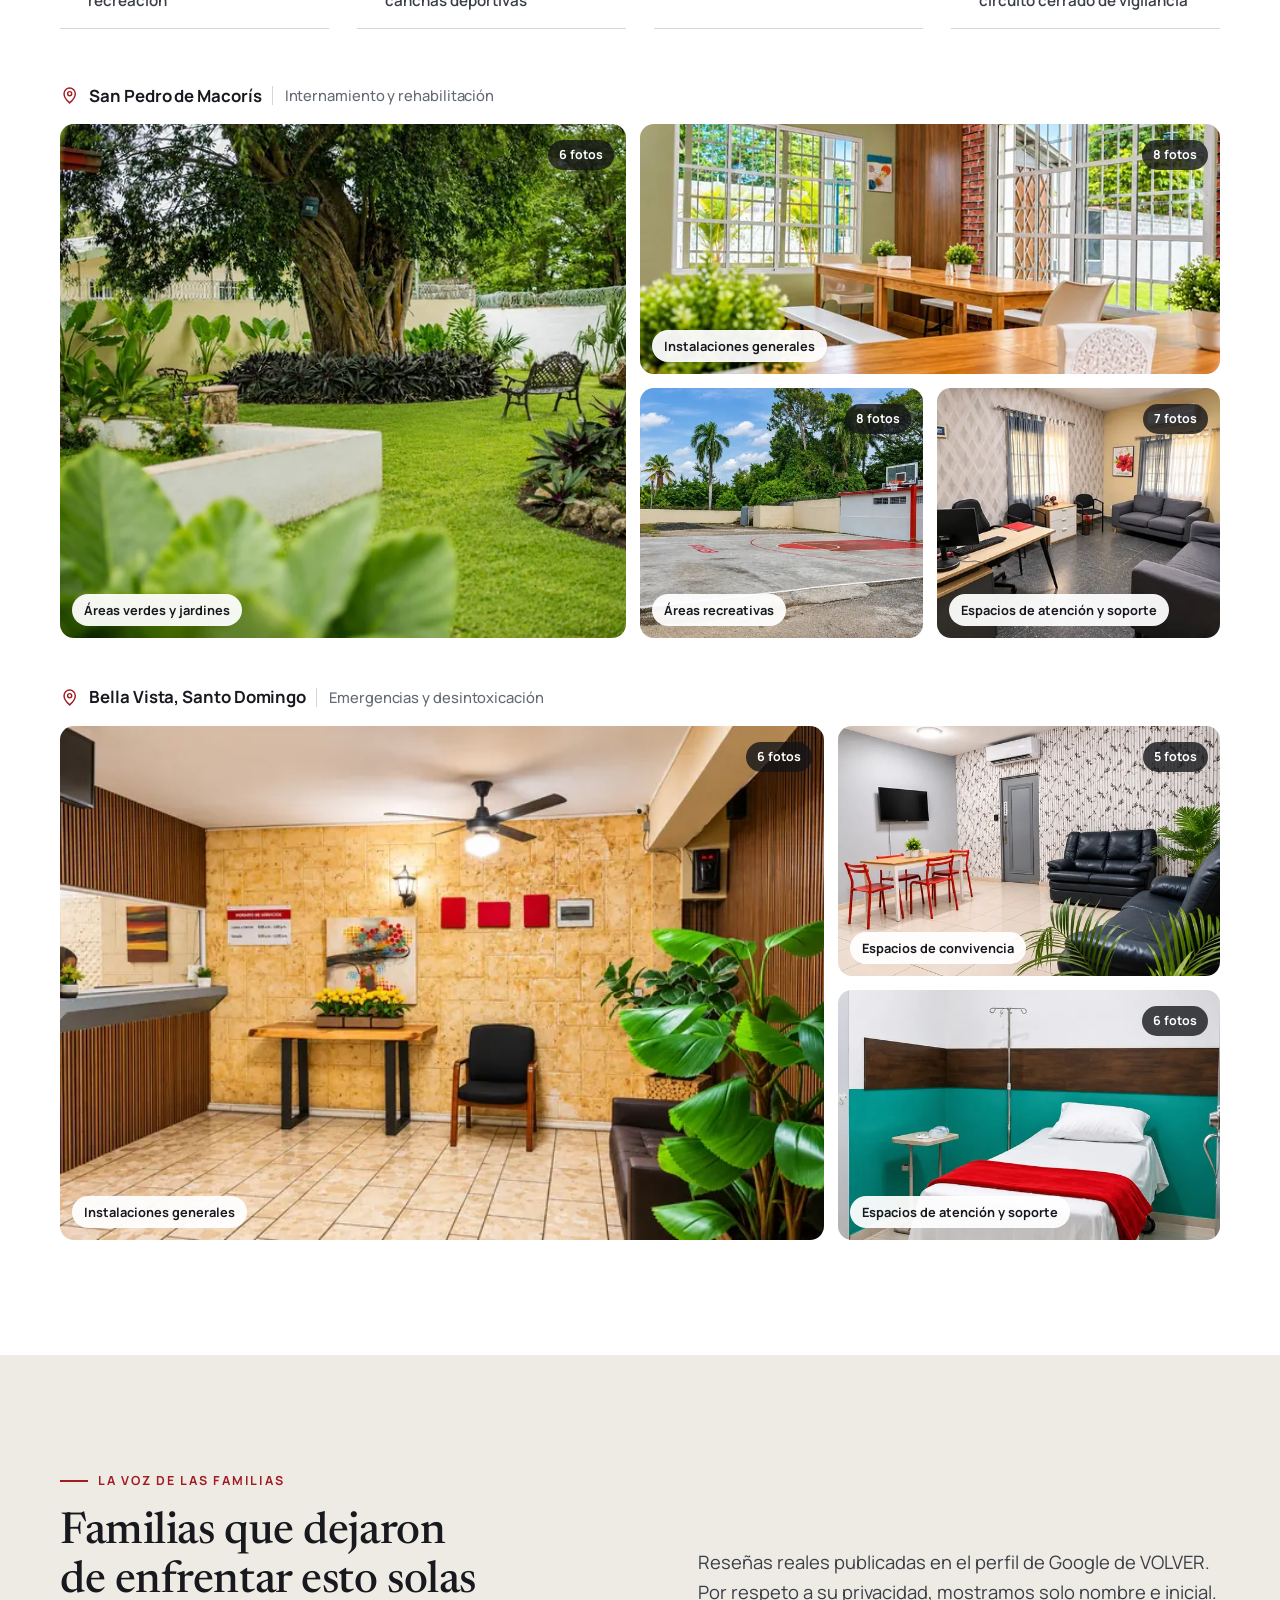
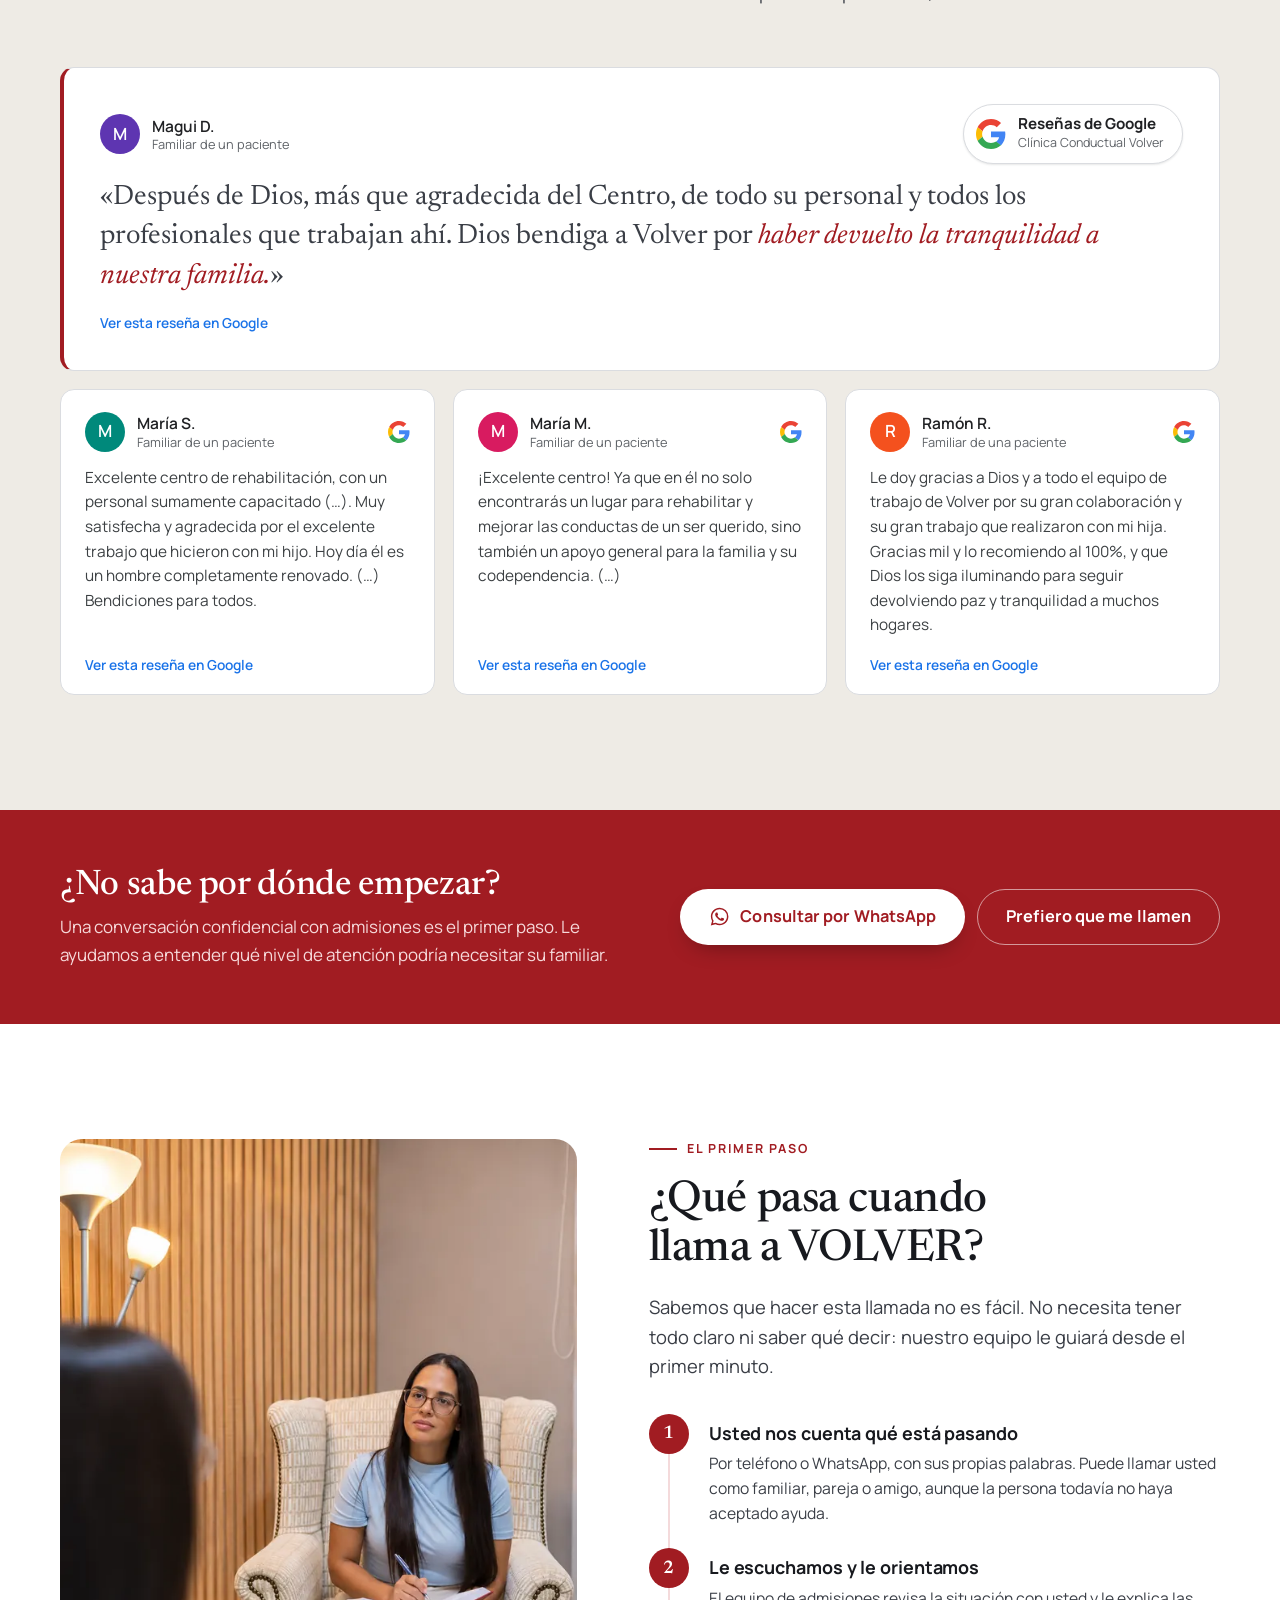
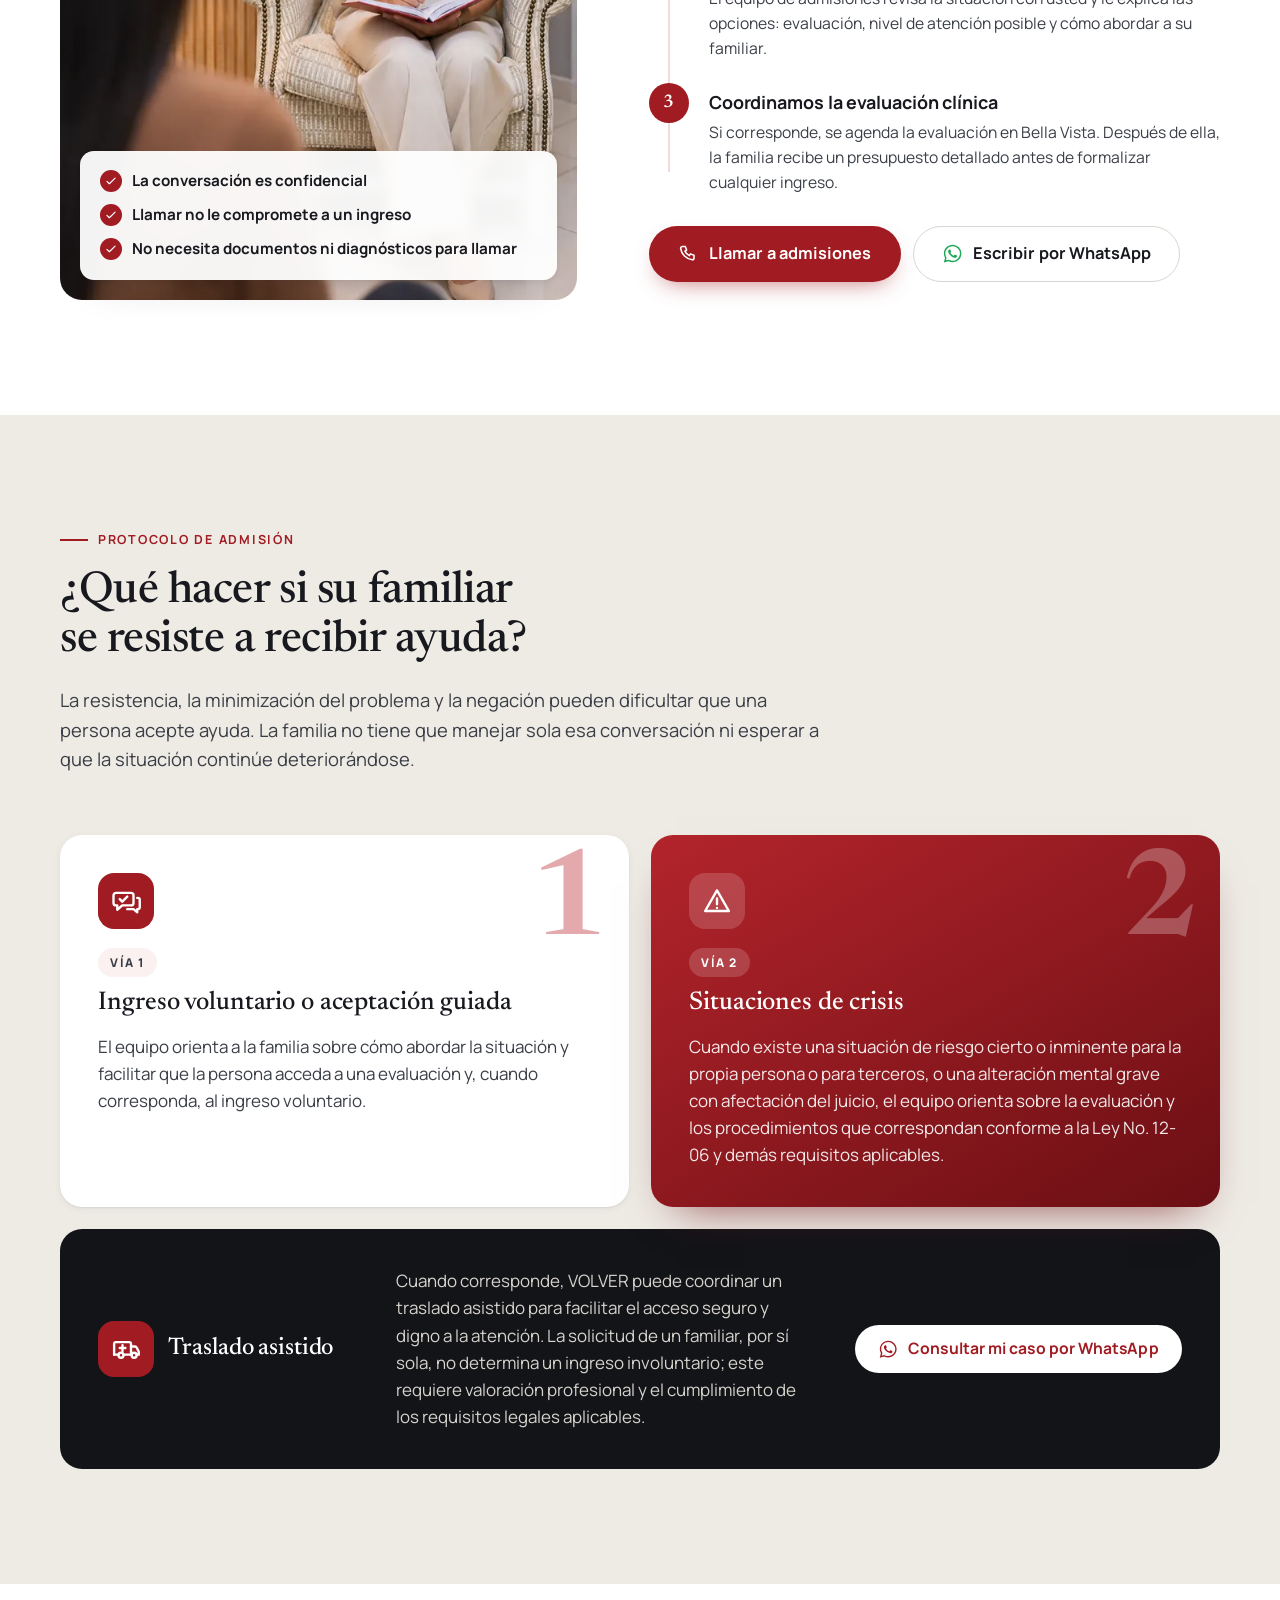
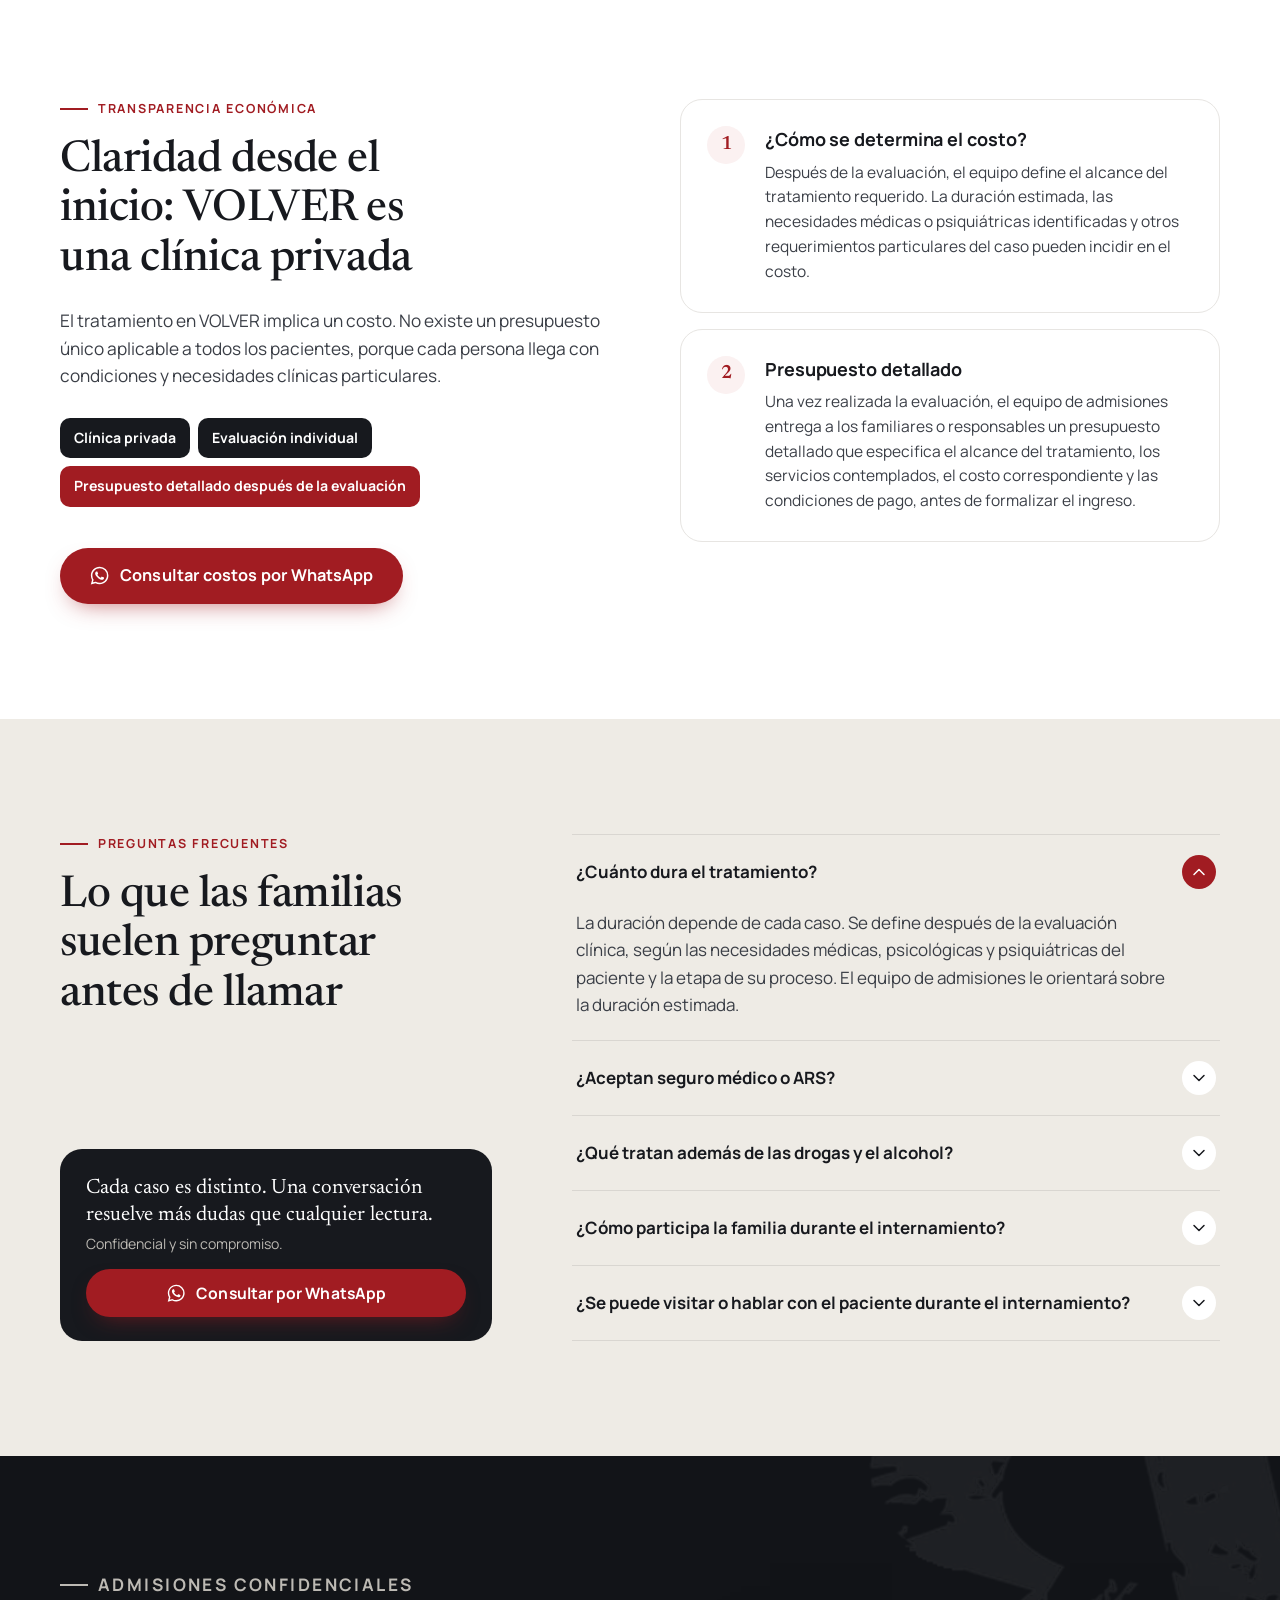
==== commit 180ab606: "feat: add landing page assets, markup, and interactive behavior script" ====
--- a/index.html
+++ b/index.html
@@ -26,8 +26,8 @@
   <link rel="apple-touch-icon" href="assets/img/apple-touch-icon.png">
 
   <!-- Hero: carga prioritaria -->
-  <link rel="preload" as="image" type="image/webp" href="assets/img/hero-abrazo-poster-1920.webp" media="(min-width: 900px)">
-  <link rel="preload" as="image" type="image/webp" href="assets/img/hero-abrazo-poster-1280.webp" media="(max-width: 899px)">
+  <link rel="preload" as="image" type="image/webp" href="assets/img/hero-abrazo-v2-poster-1920.webp" media="(min-width: 900px)">
+  <link rel="preload" as="image" type="image/webp" href="assets/img/hero-abrazo-v2-poster-1280.webp" media="(max-width: 899px)">
 
   <link rel="preconnect" href="https://fonts.googleapis.com">
   <link rel="preconnect" href="https://fonts.gstatic.com" crossorigin>
@@ -171,10 +171,10 @@
     <section class="hero" id="hero" aria-labelledby="hero-title">
       <div class="hero-bg">
         <video id="hero-video" autoplay muted loop playsinline disablepictureinpicture preload="auto" width="1920" height="1080"
-               poster="assets/img/hero-abrazo-poster-1920.webp"
+               poster="assets/img/hero-abrazo-v2-poster-1920.webp"
                role="img" aria-label="Una madre y su hijo adulto se abrazan en un jardín.">
-          <source src="assets/video/hero-abrazo-720.mp4" type="video/mp4" media="(max-width: 899px)">
-          <source src="assets/video/hero-abrazo-1080.mp4" type="video/mp4">
+          <source src="assets/video/hero-abrazo-v2-720.mp4" type="video/mp4" media="(max-width: 899px)">
+          <source src="assets/video/hero-abrazo-v2-1080.mp4" type="video/mp4">
         </video>
       </div>
       <div class="wrap hero-inner">
@@ -214,8 +214,8 @@
         </ul>
         <figure class="proof-quote">
           <svg viewBox="0 0 48 48" aria-hidden="true"><use href="#i-google"/></svg>
-          <blockquote>«Les puedo decir que mandé un hijo y me devolvieron otro.»</blockquote>
-          <figcaption>Leonor R., familiar de un paciente · <a href="https://maps.app.goo.gl/VEjXLAbB1Bw6zNYs6" target="_blank" rel="noopener" data-event="click_google_review" data-loc="proof">Ver esta reseña en Google</a></figcaption>
+          <blockquote>«Dios bendiga a Volver por haber devuelto la tranquilidad a nuestra familia.»</blockquote>
+          <figcaption>Magui D., familiar de un paciente · <a href="https://maps.app.goo.gl/mgr41DyU9R89Bs3E9" target="_blank" rel="noopener" data-event="click_google_review" data-loc="proof">Ver esta reseña en Google</a></figcaption>
         </figure>
       </div>
     </section>
@@ -573,15 +573,15 @@
         <div class="g-grid">
           <figure class="g-review g-feature">
             <div class="g-head">
-              <span class="g-avatar" style="--av:#5E35B1" aria-hidden="true">L</span>
-              <div class="g-who"><strong>Leonor R.</strong><span>Familiar de un paciente</span></div>
+              <span class="g-avatar" style="--av:#5E35B1" aria-hidden="true">M</span>
+              <div class="g-who"><strong>Magui D.</strong><span>Familiar de un paciente</span></div>
               <div class="g-badge">
                 <svg class="g-logo" viewBox="0 0 48 48" aria-hidden="true"><use href="#i-google"/></svg>
                 <div><strong>Reseñas de Google</strong><span>Clínica Conductual Volver</span></div>
               </div>
             </div>
-            <blockquote><p>«Lo mejor que me pudo pasar en la vida es que, en medio de tanta tormenta y tanto dolor, me recomendaran esta clínica conductual, que es Volver. (…) Les puedo decir que <em>mandé un hijo y me devolvieron otro.</em>»</p></blockquote>
-            <a class="g-src" href="https://maps.app.goo.gl/VEjXLAbB1Bw6zNYs6" target="_blank" rel="noopener" data-event="click_google_review" data-loc="review">Ver esta reseña en Google</a>
+            <blockquote><p>«Después de Dios, más que agradecida del Centro, de todo su personal y todos los profesionales que trabajan ahí. Dios bendiga a Volver por <em>haber devuelto la tranquilidad a nuestra familia.</em>»</p></blockquote>
+            <a class="g-src" href="https://maps.app.goo.gl/mgr41DyU9R89Bs3E9" target="_blank" rel="noopener" data-event="click_google_review" data-loc="review">Ver esta reseña en Google</a>
           </figure>
 
           <figure class="g-review">
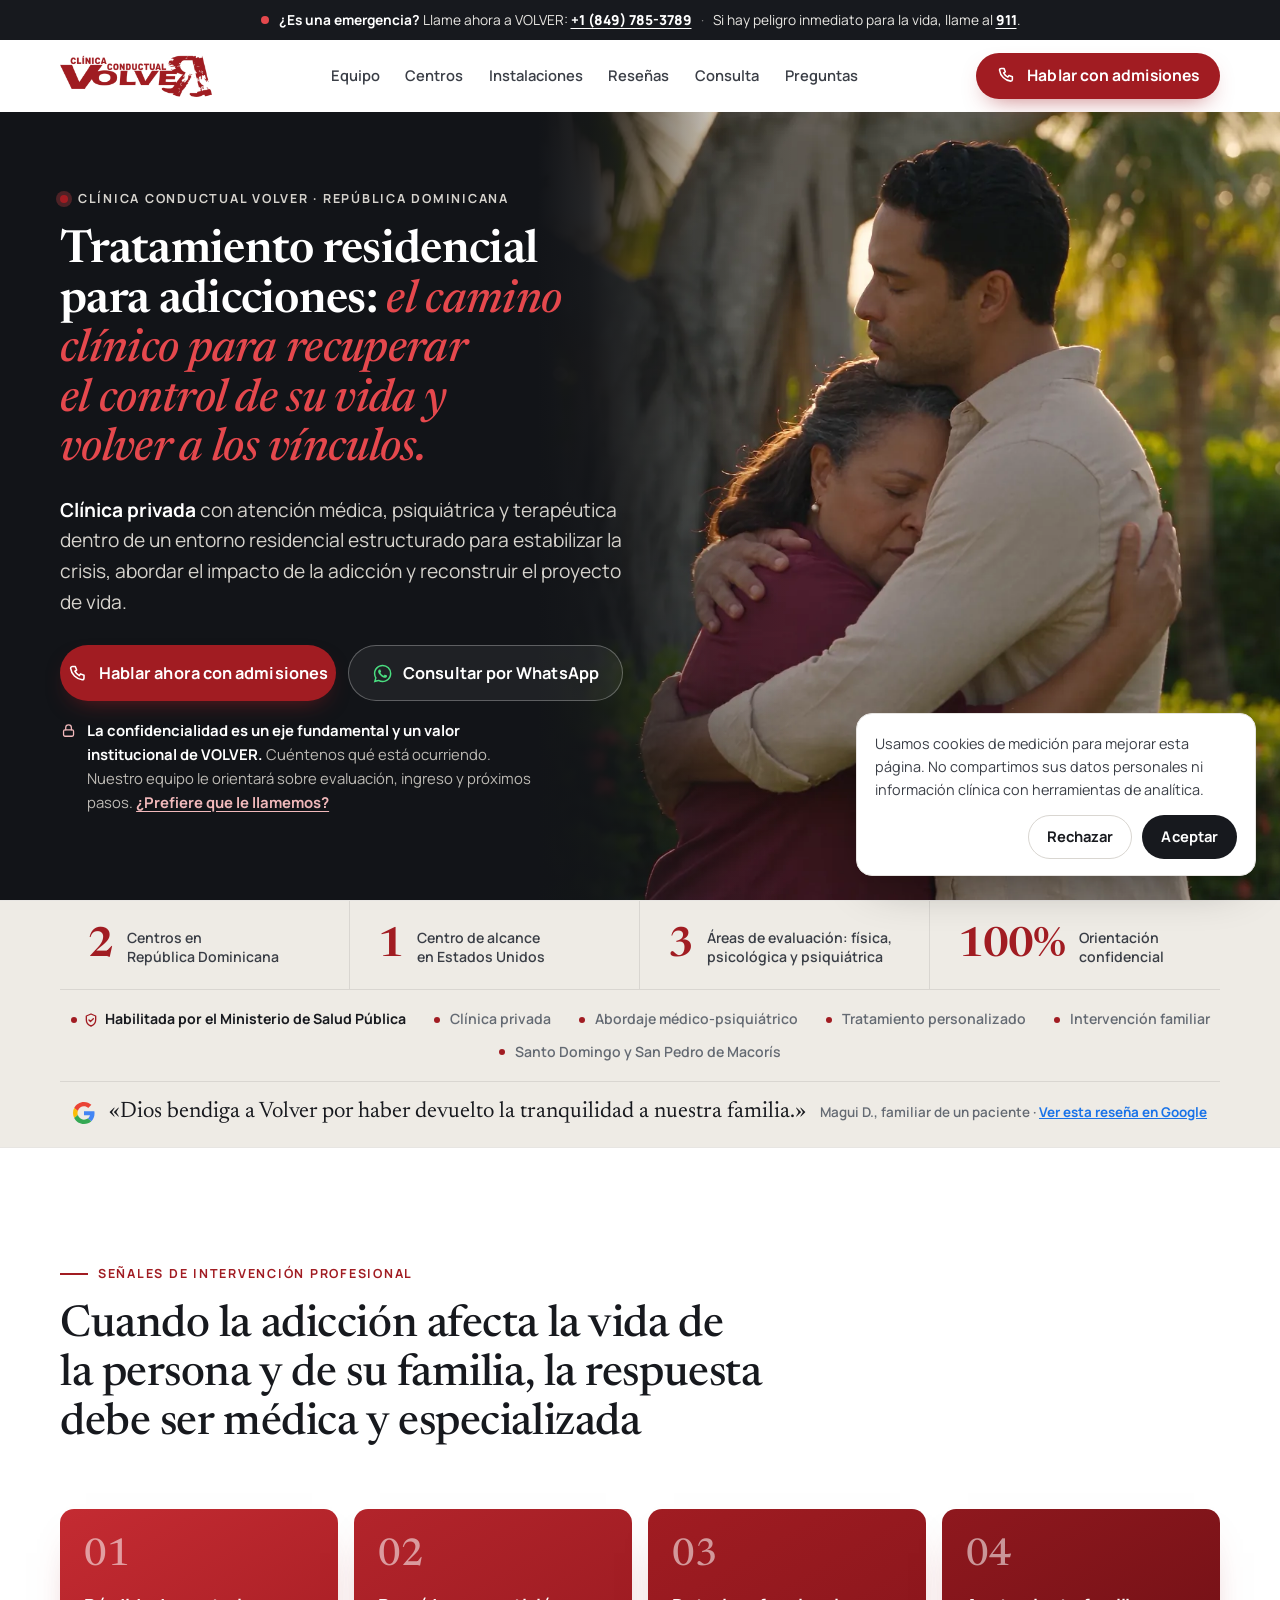
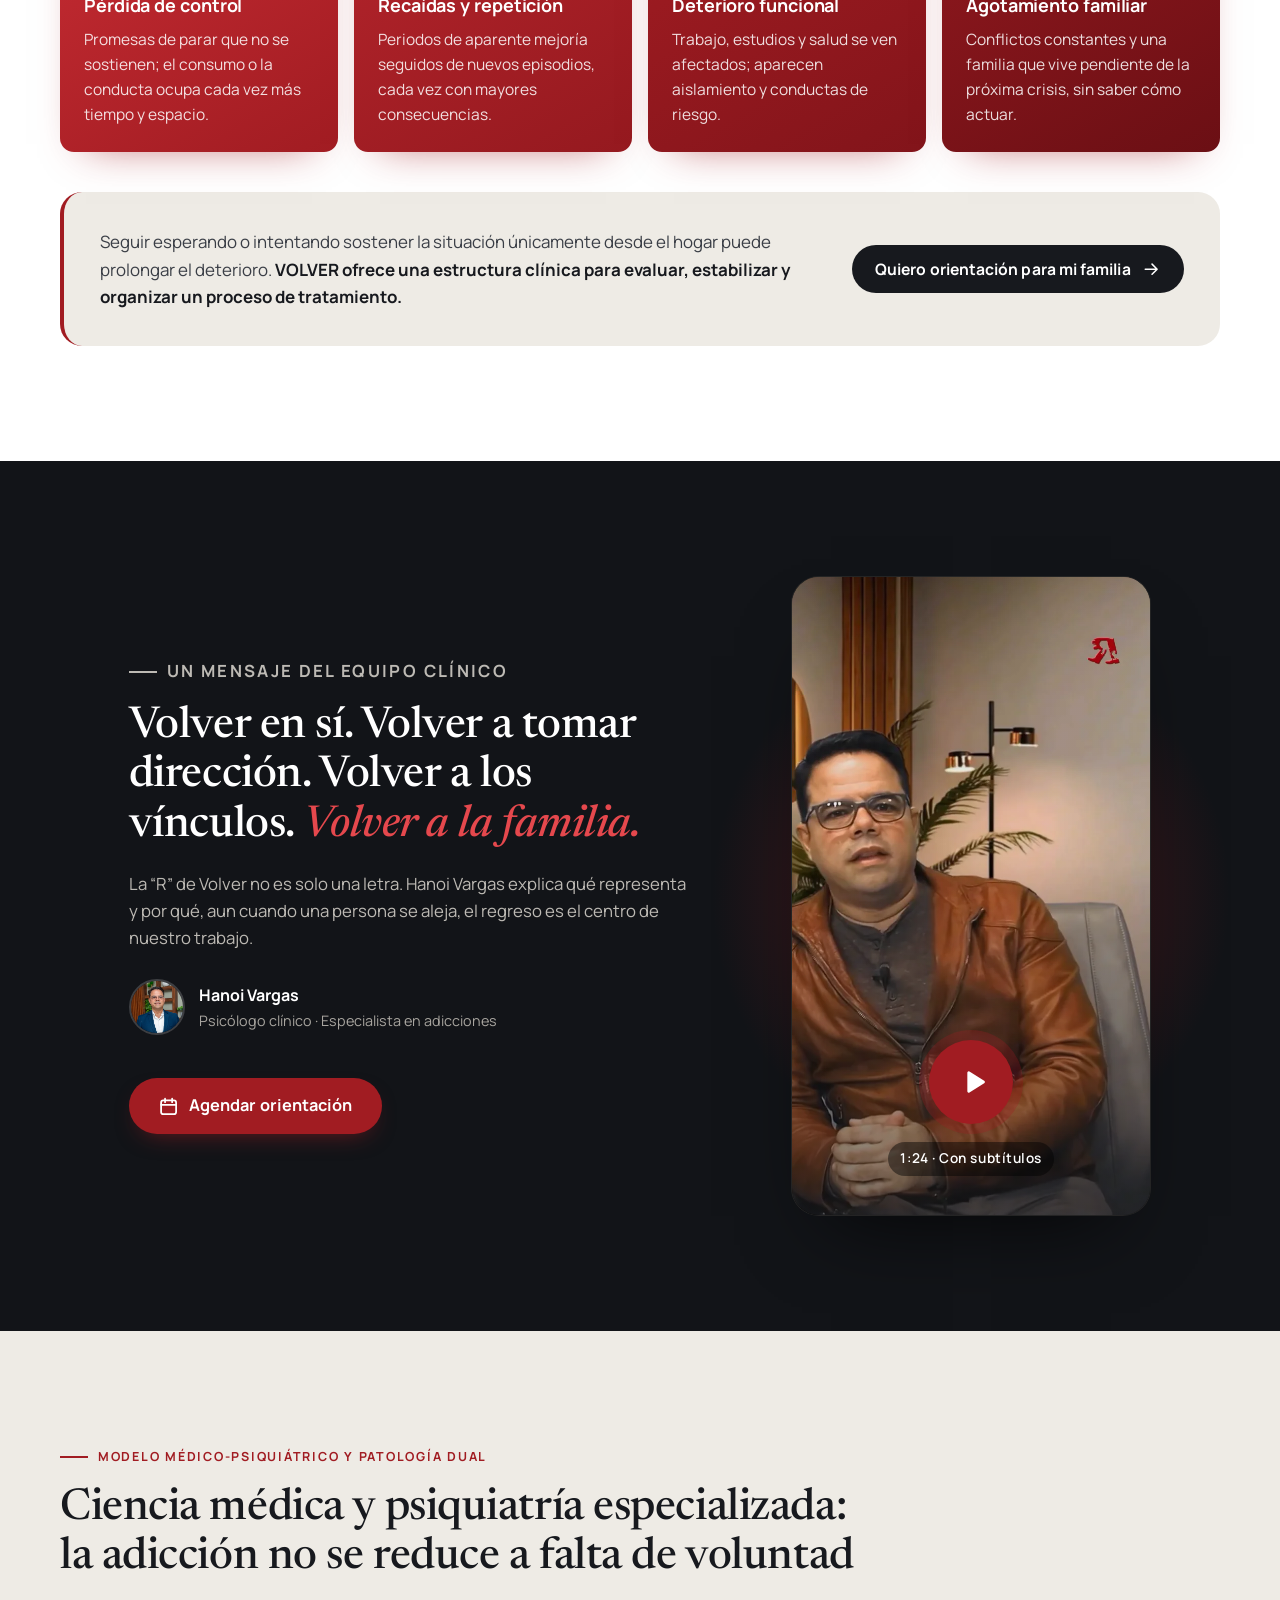
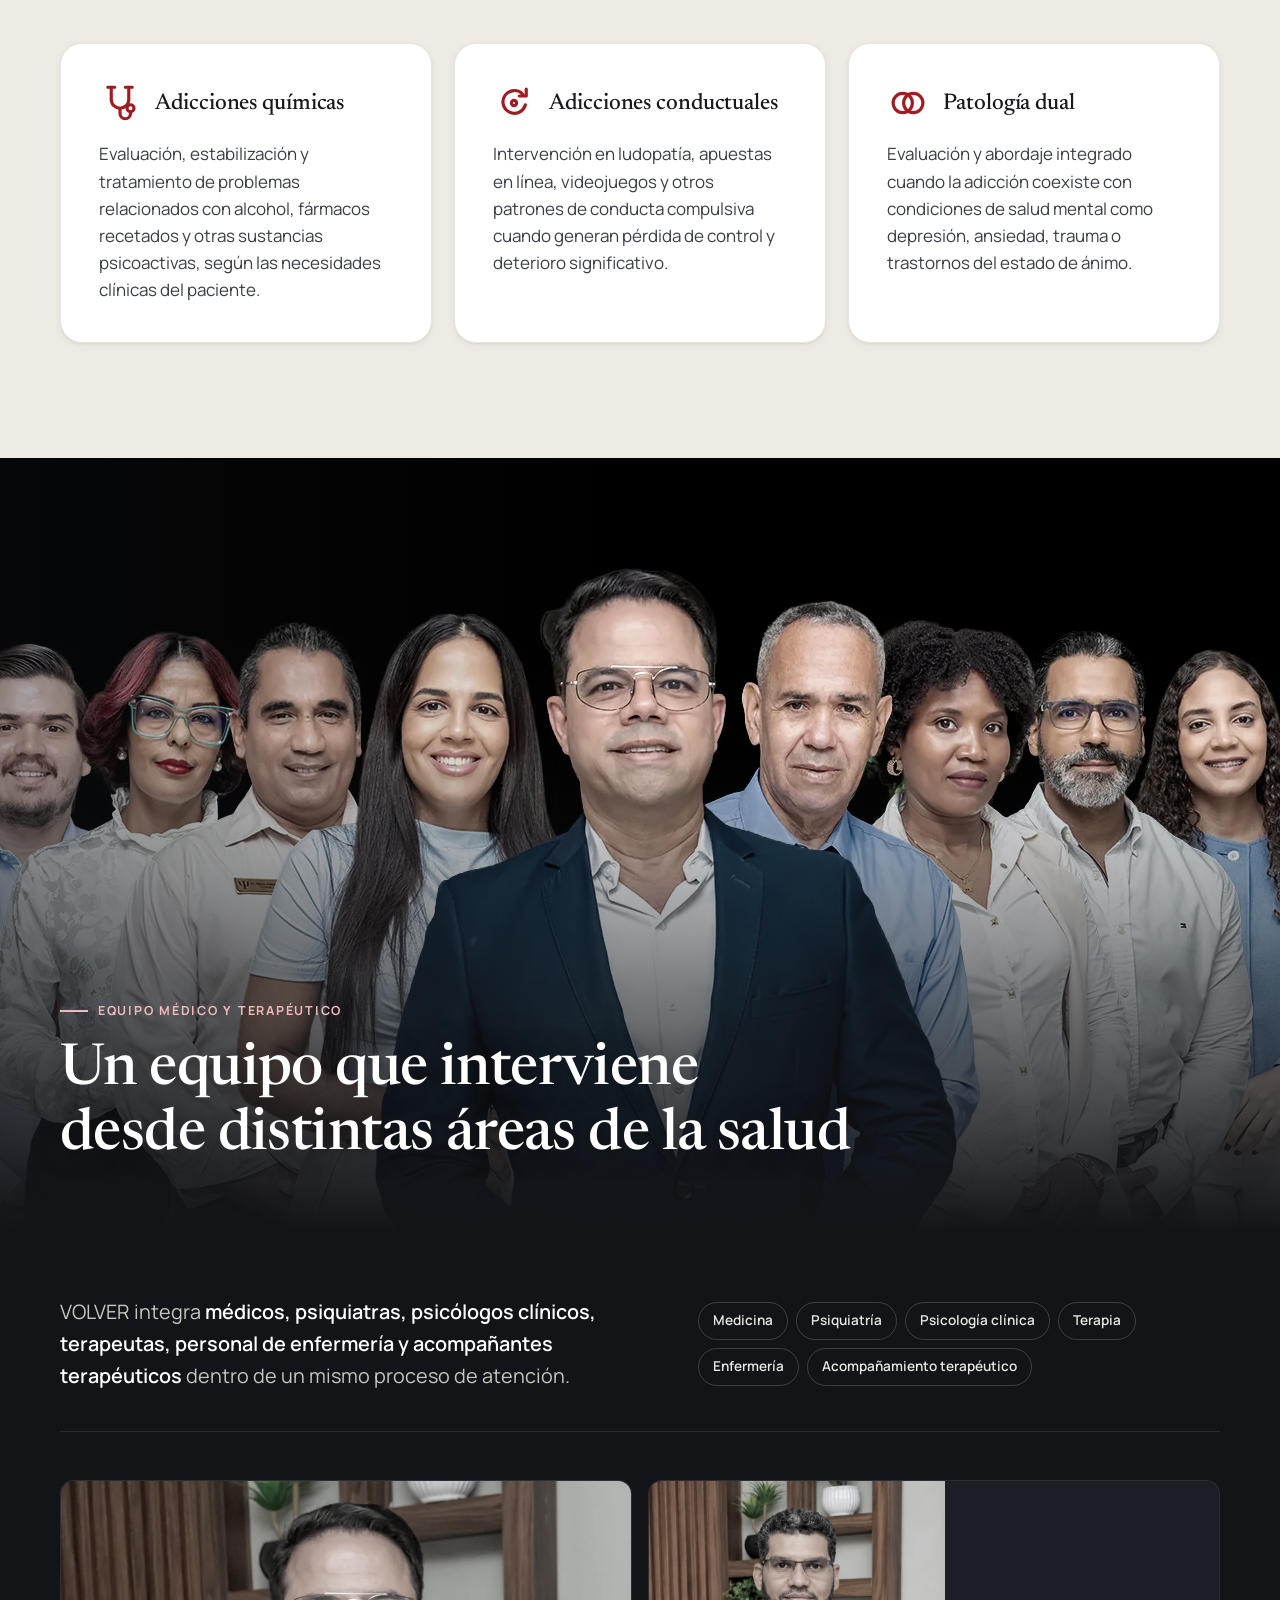
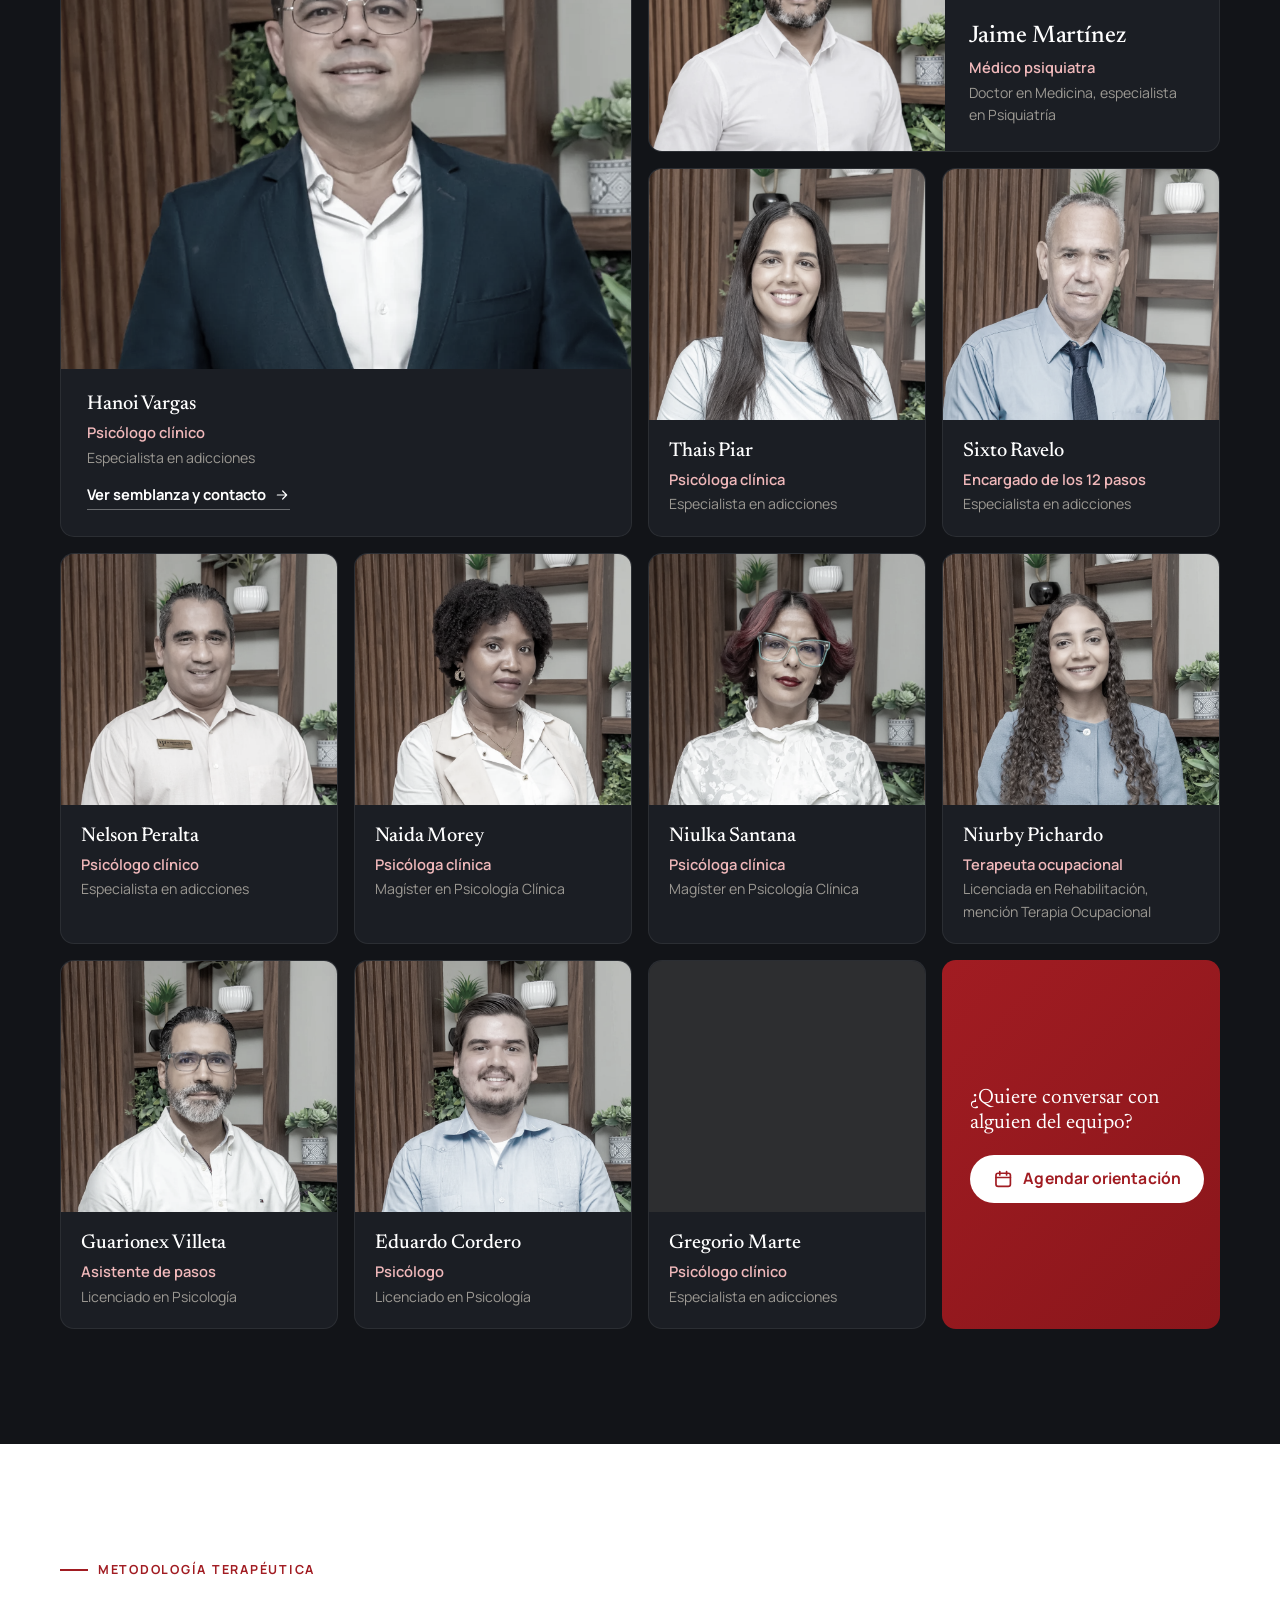
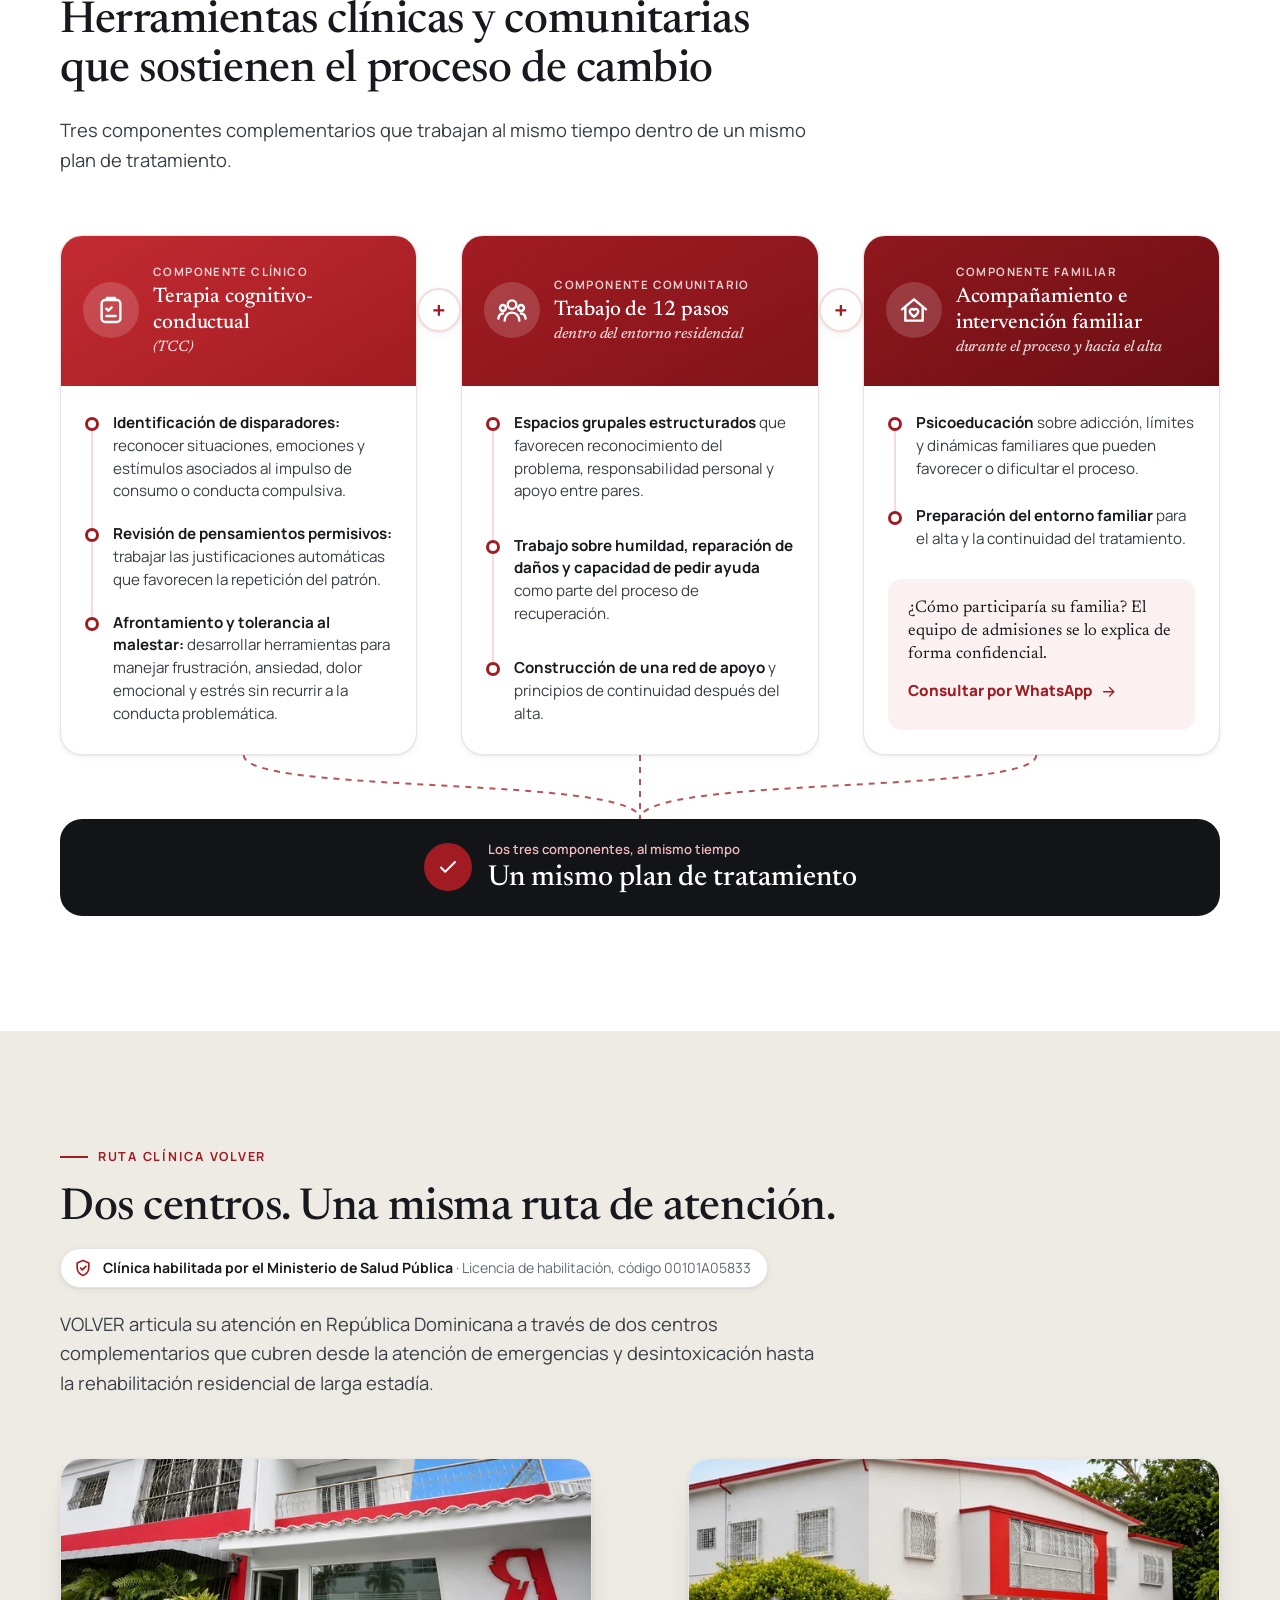
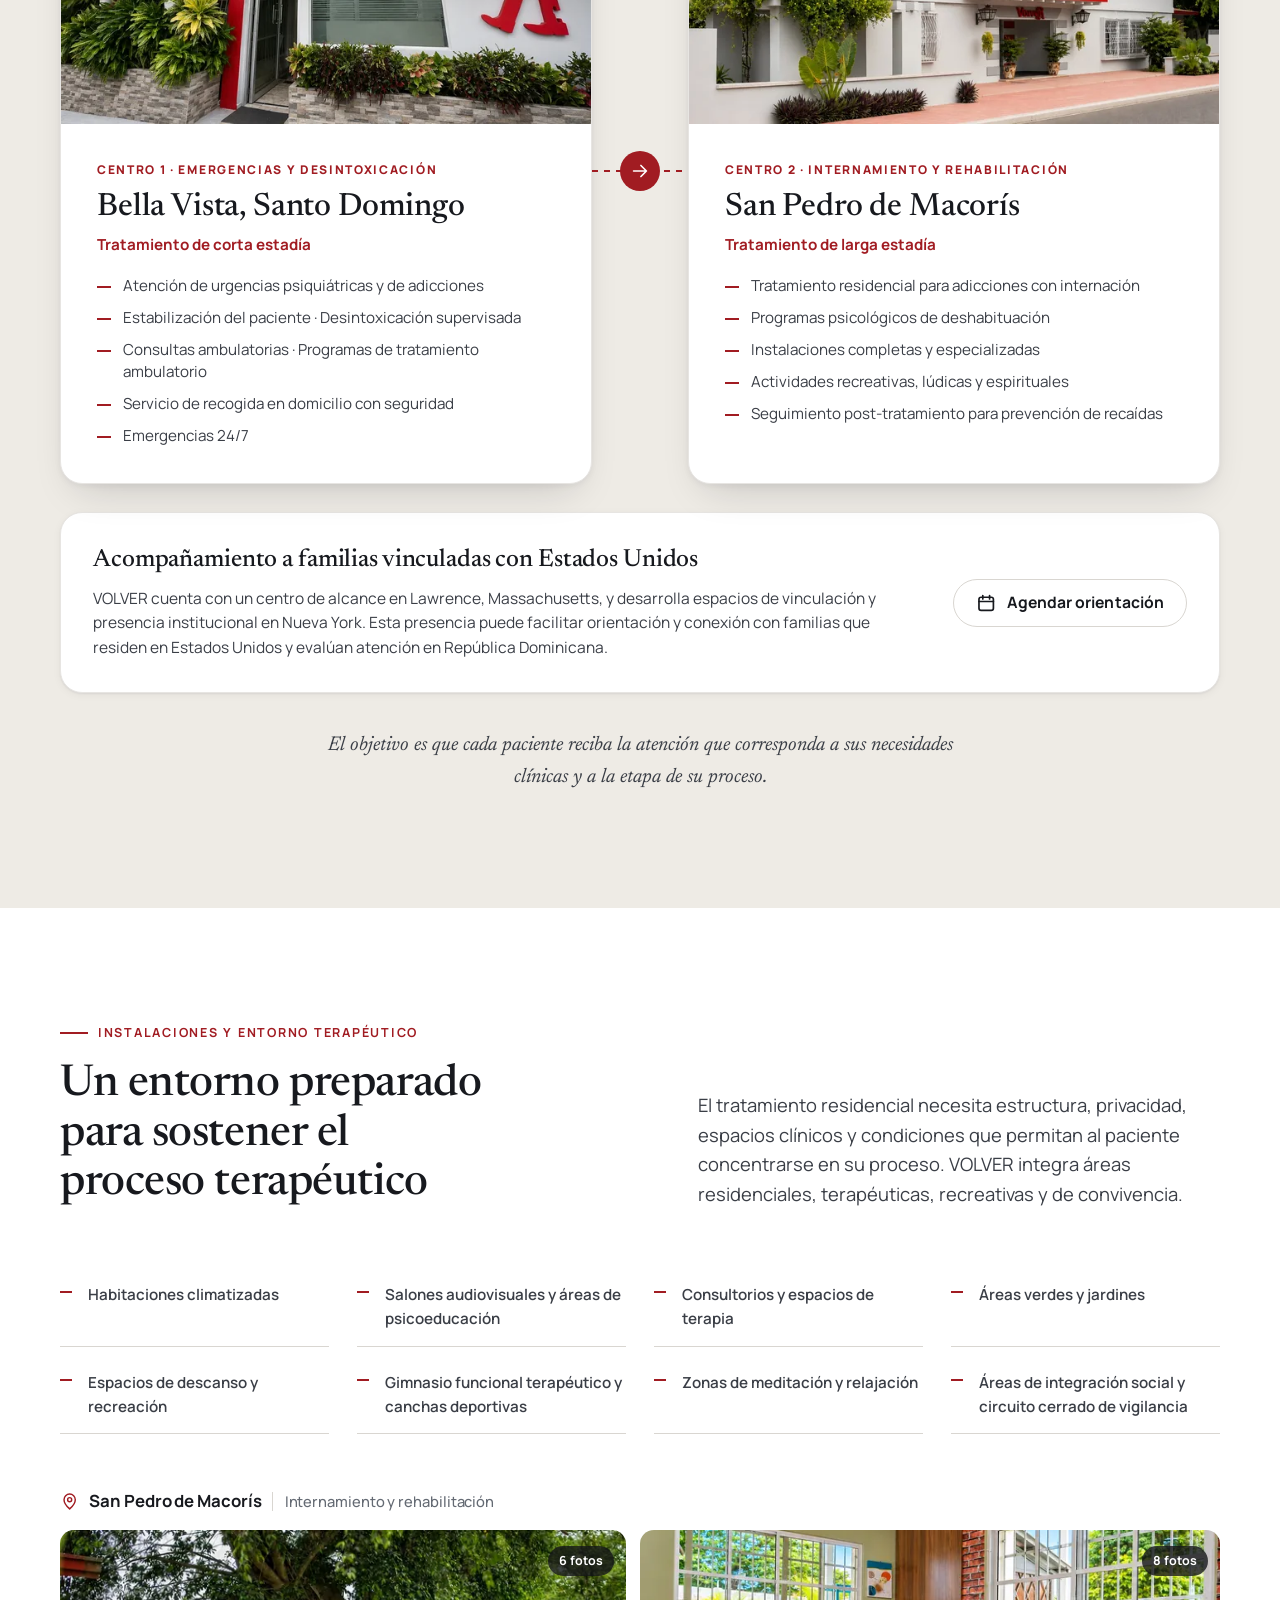
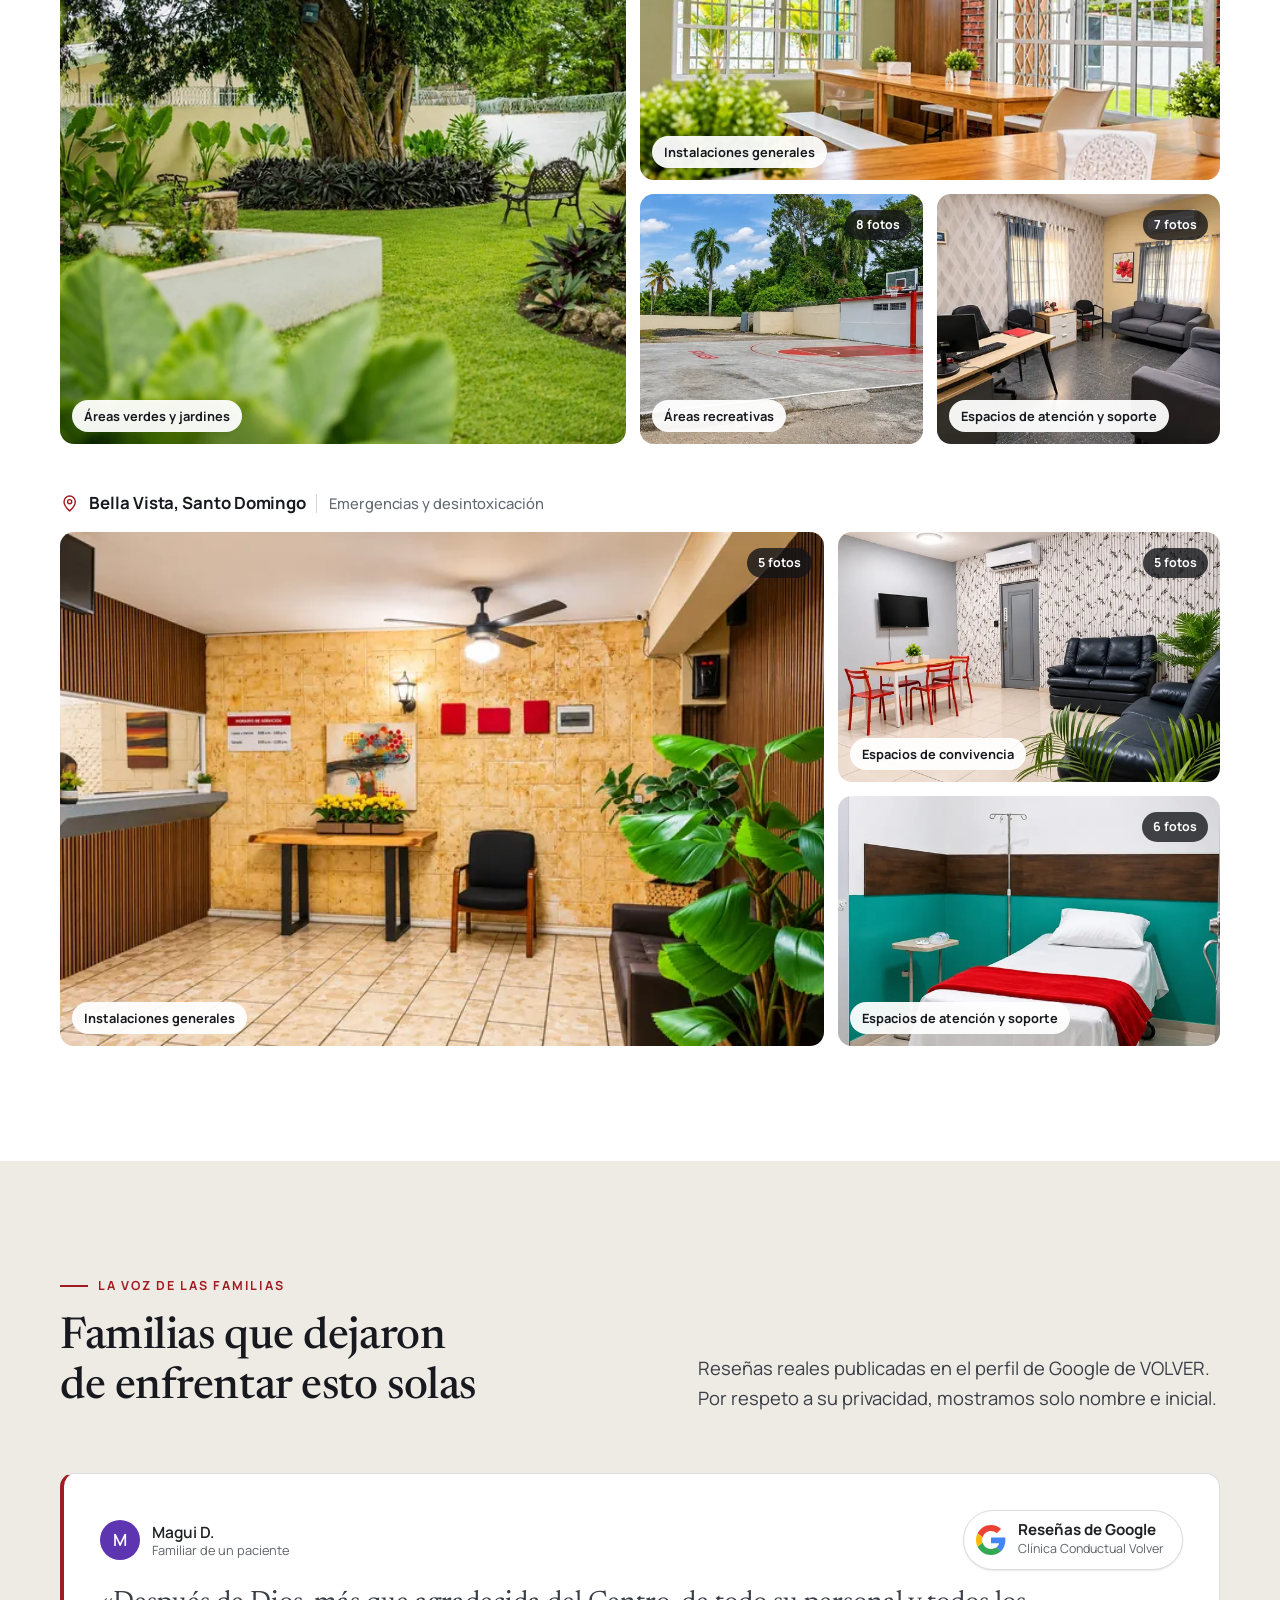
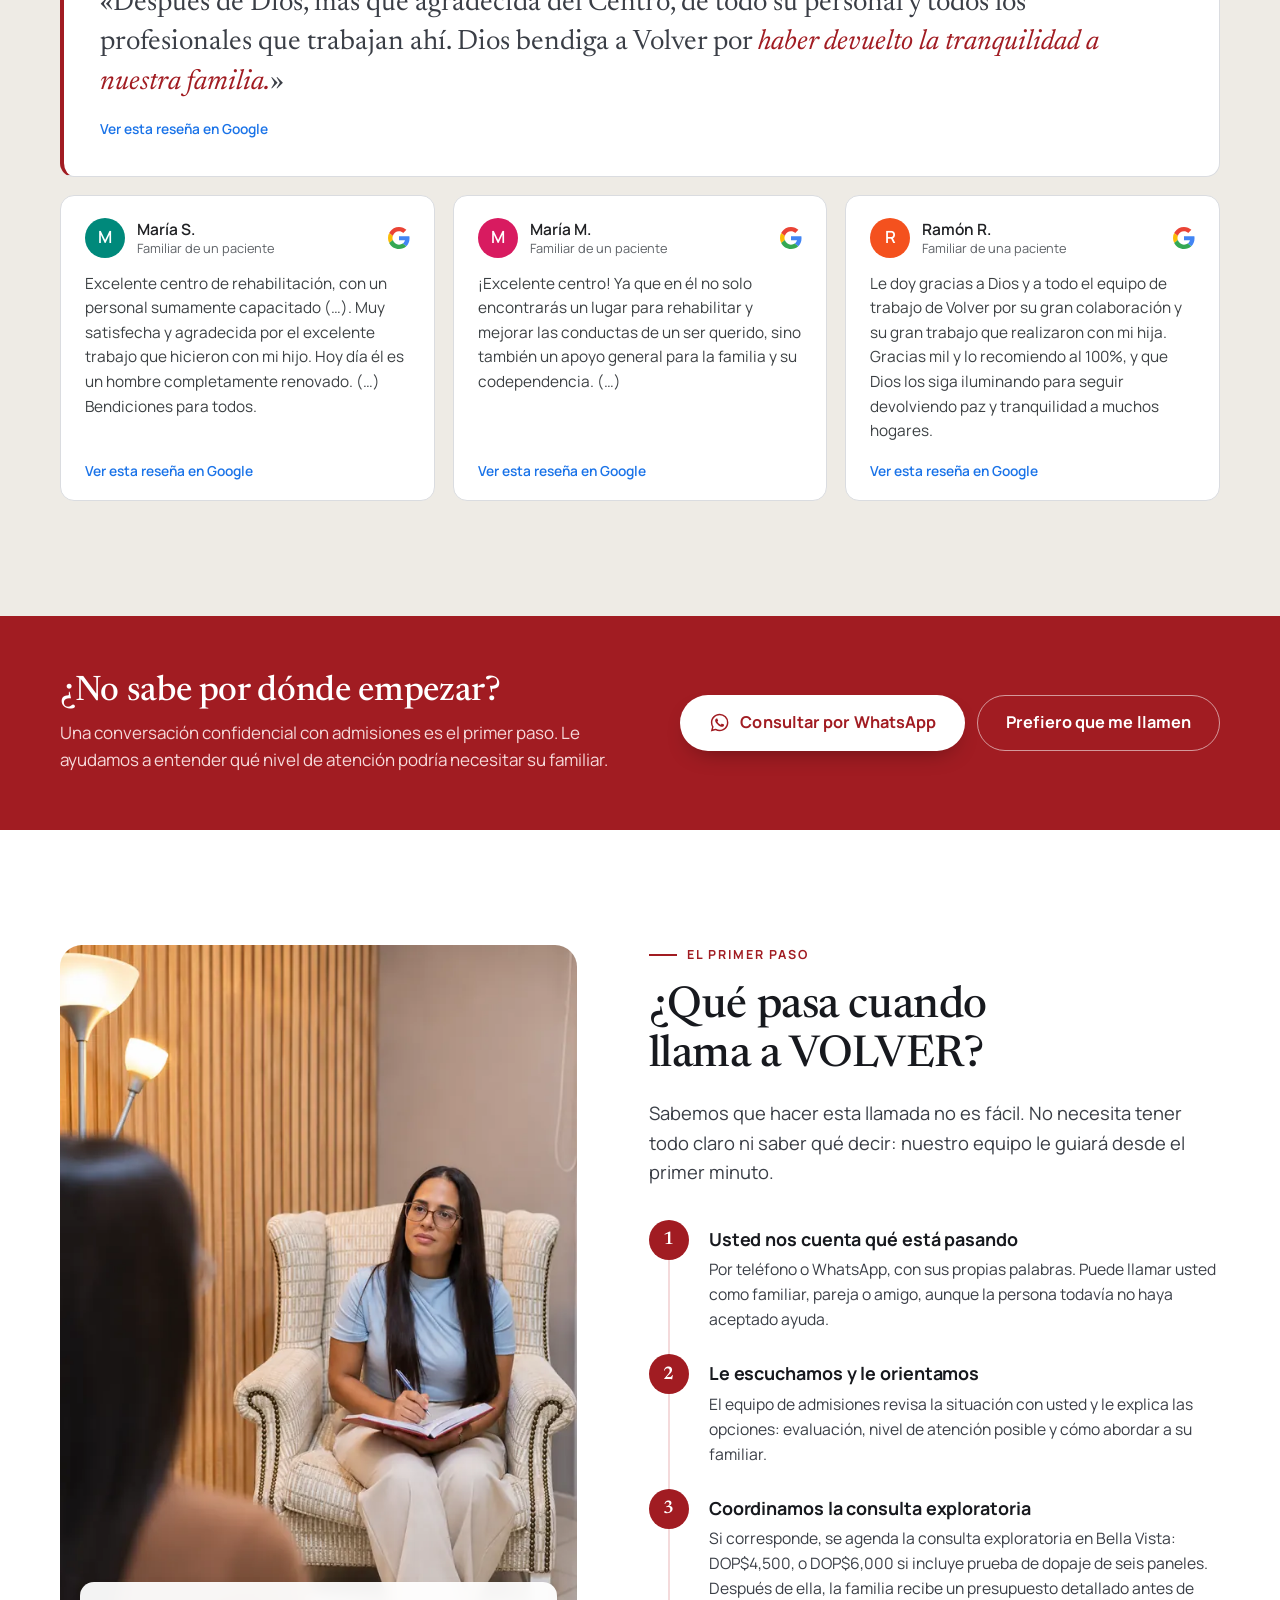
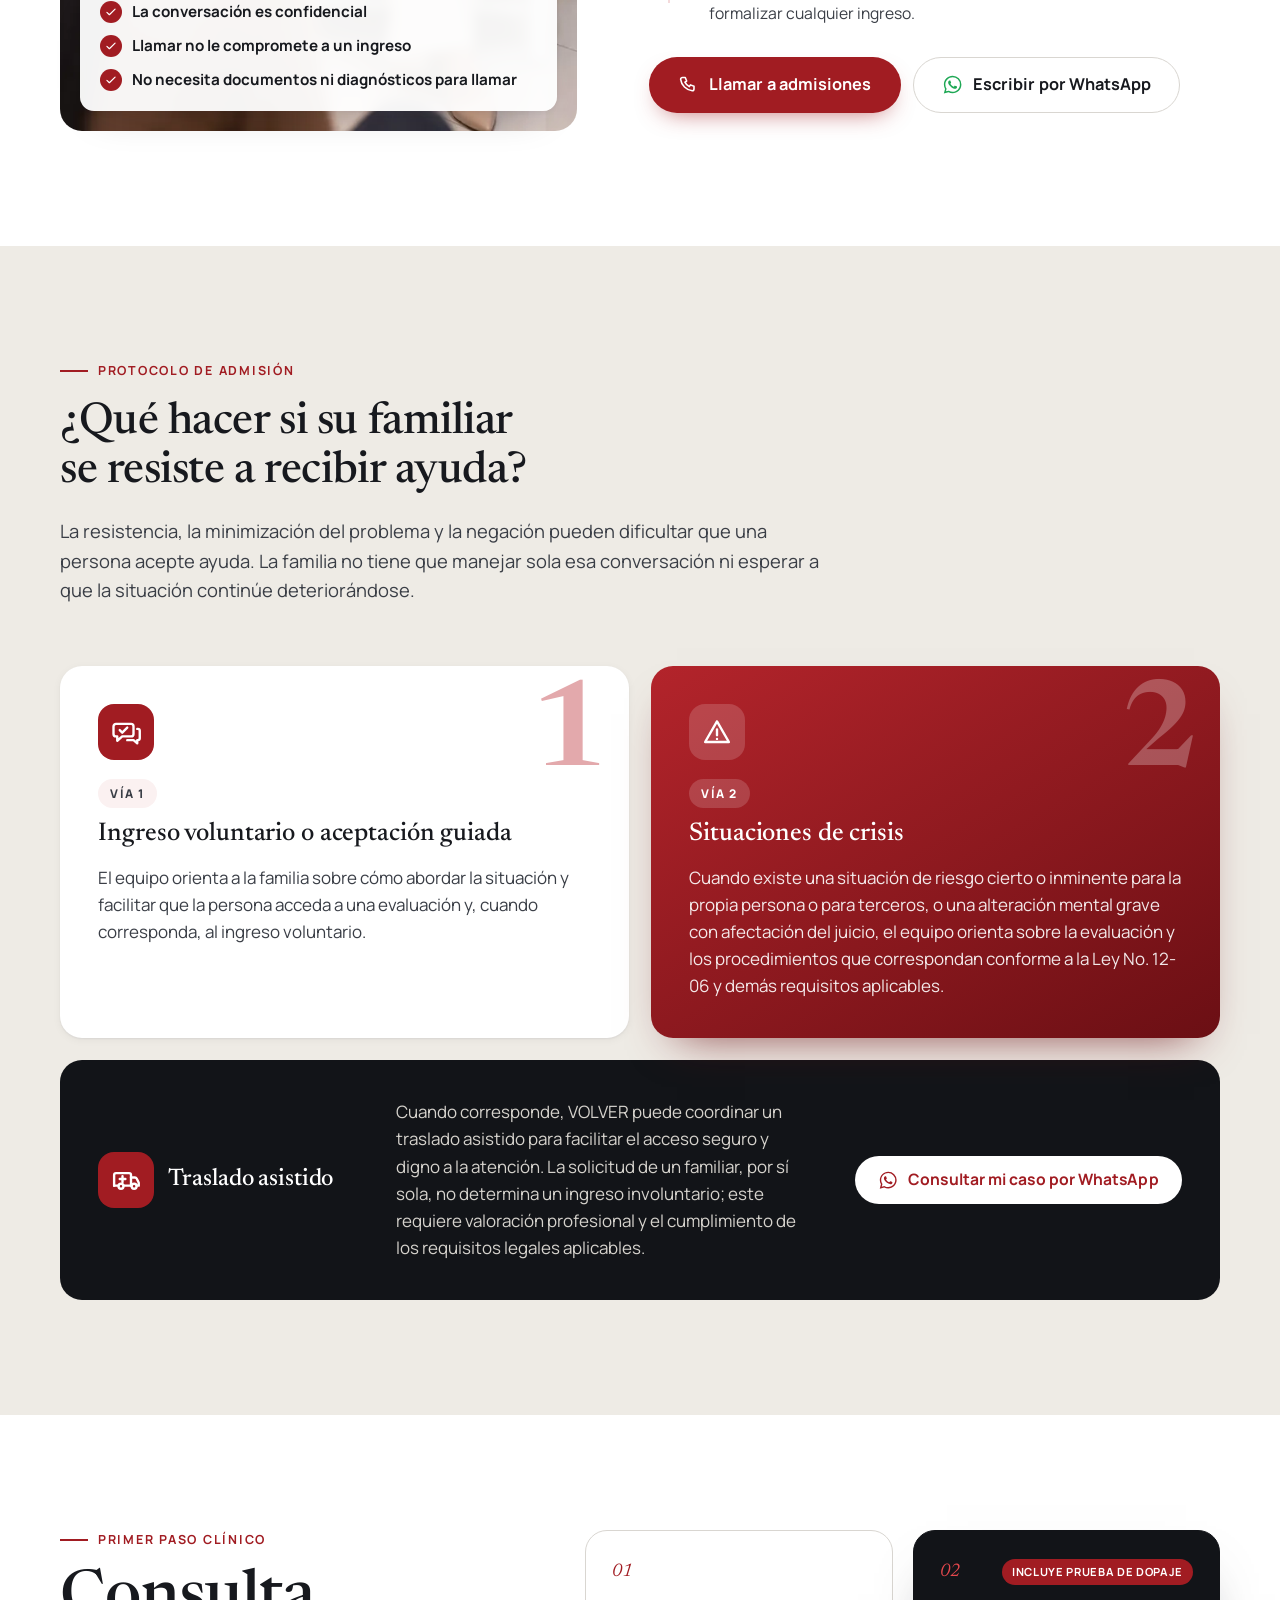
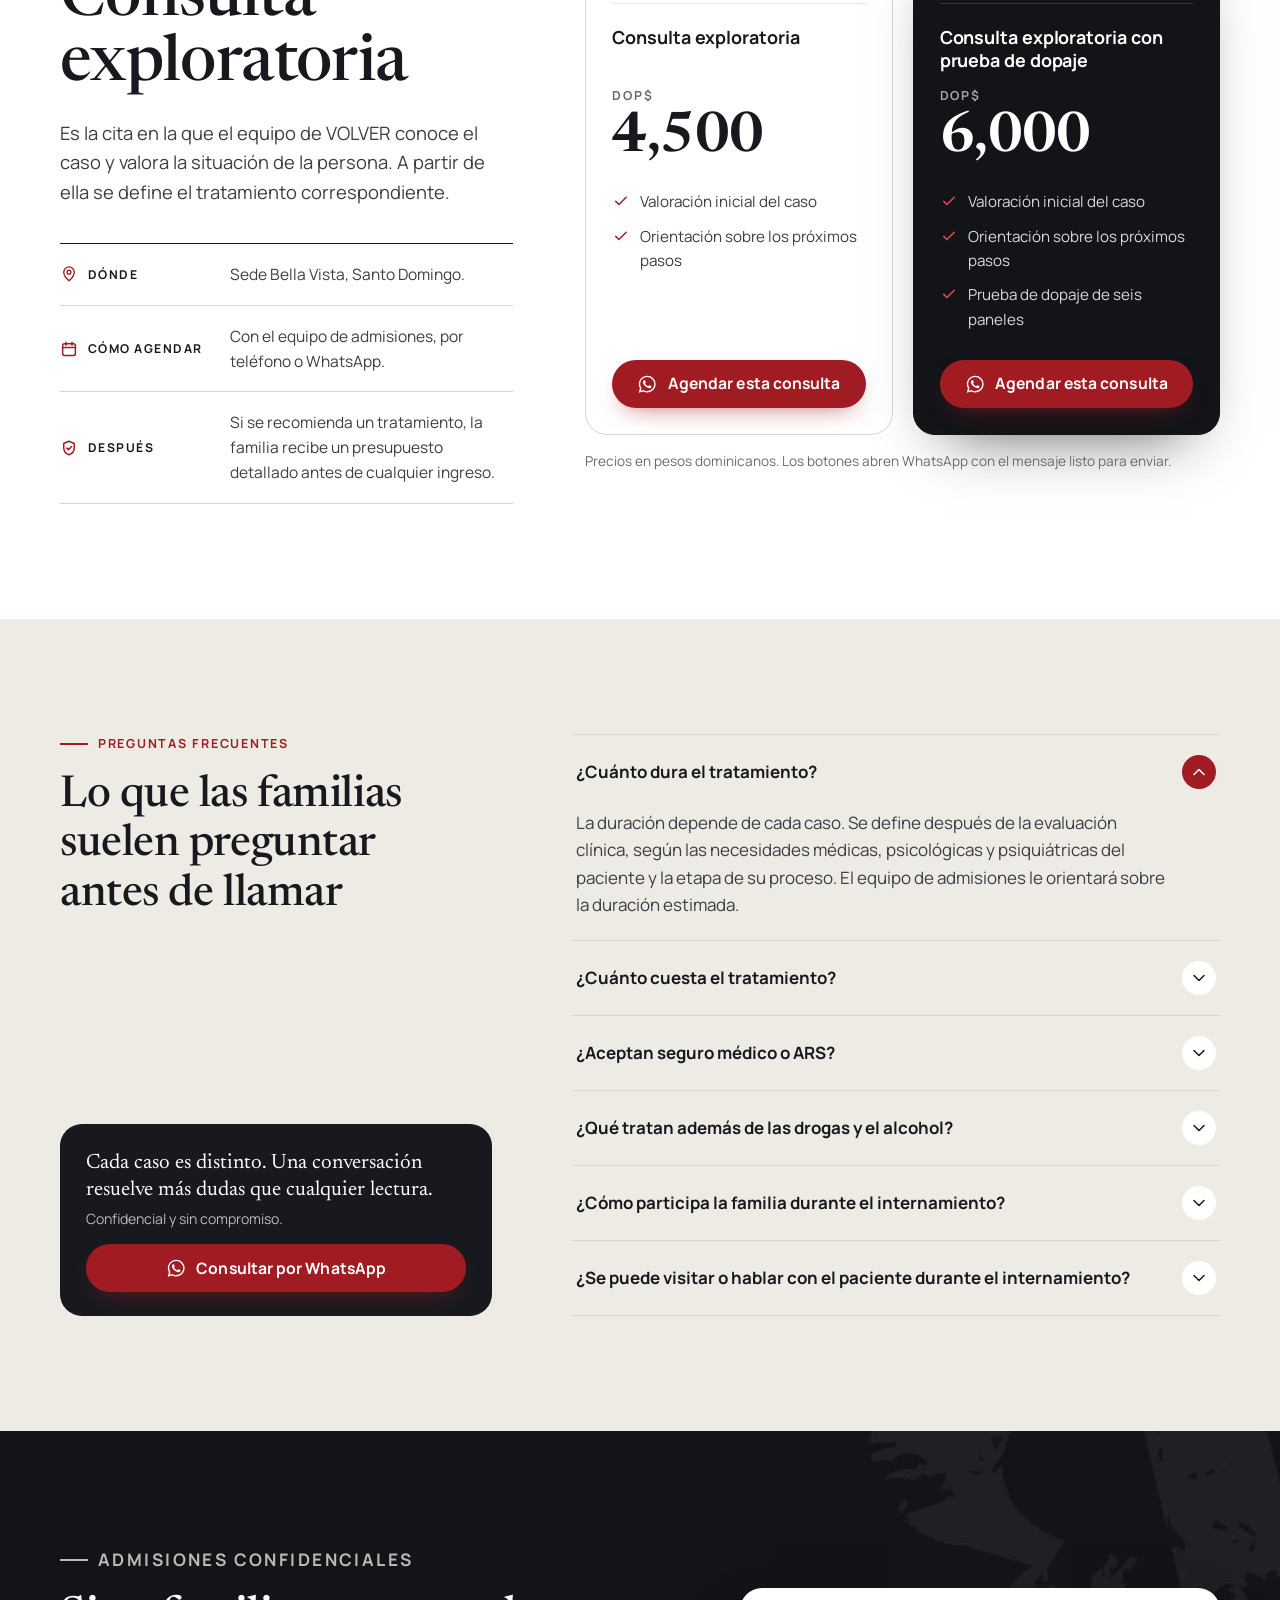
==== commit 6a96b98f: "feat: add base styles and layout for landing page" ====
--- a/index.html
+++ b/index.html
@@ -97,6 +97,7 @@
     "@type": "FAQPage",
     "mainEntity": [
       {"@type": "Question", "name": "¿Cuánto dura el tratamiento?", "acceptedAnswer": {"@type": "Answer", "text": "La duración depende de cada caso. Se define después de la evaluación clínica, según las necesidades médicas, psicológicas y psiquiátricas del paciente y la etapa de su proceso. El equipo de admisiones le orientará sobre la duración estimada."}},
+      {"@type": "Question", "name": "¿Cuánto cuesta el tratamiento?", "acceptedAnswer": {"@type": "Answer", "text": "VOLVER es una clínica privada y el tratamiento implica un costo. No existe un presupuesto único: depende de la duración estimada, las necesidades médicas o psiquiátricas y otros requerimientos de cada caso. El primer paso es la consulta exploratoria (DOP$4,500, o DOP$6,000 si incluye prueba de dopaje de seis paneles). Después de ella, el equipo de admisiones entrega a la familia un presupuesto detallado con el alcance del tratamiento, los servicios contemplados, el costo y las condiciones de pago, antes de formalizar el ingreso."}},
       {"@type": "Question", "name": "¿Aceptan seguro médico o ARS?", "acceptedAnswer": {"@type": "Answer", "text": "Las condiciones de cobertura y pago se revisan con cada familia. El equipo de admisiones le indicará las opciones disponibles para su caso junto con el presupuesto detallado."}},
       {"@type": "Question", "name": "¿Qué tratan además de las drogas y el alcohol?", "acceptedAnswer": {"@type": "Answer", "text": "El modelo contempla adicciones conductuales y la evaluación de condiciones de salud mental que pueden coexistir con la adicción, de acuerdo con las necesidades clínicas de cada paciente."}},
       {"@type": "Question", "name": "¿Cómo participa la familia durante el internamiento?", "acceptedAnswer": {"@type": "Answer", "text": "La familia recibe orientación y psicoeducación y puede participar en intervenciones familiares definidas dentro del plan de tratamiento. El objetivo es mejorar comprensión, comunicación, límites y preparación para la continuidad del proceso."}},
@@ -124,6 +125,8 @@
     <symbol id="i-google" viewBox="0 0 48 48"><path fill="#EA4335" d="M24 9.5c3.54 0 6.71 1.22 9.21 3.6l6.85-6.85C35.9 2.38 30.47 0 24 0 14.62 0 6.51 5.38 2.56 13.22l7.98 6.19C12.43 13.72 17.74 9.5 24 9.5z"/><path fill="#4285F4" d="M46.98 24.55c0-1.57-.15-3.09-.38-4.55H24v9.02h12.94c-.58 2.96-2.26 5.48-4.78 7.18l7.73 6c4.51-4.18 7.09-10.36 7.09-17.65z"/><path fill="#FBBC05" d="M10.53 28.59c-.48-1.45-.76-2.99-.76-4.59s.27-3.14.76-4.59l-7.98-6.19C.92 16.46 0 20.12 0 24c0 3.88.92 7.54 2.56 10.78l7.97-6.19z"/><path fill="#34A853" d="M24 48c6.48 0 11.93-2.13 15.89-5.81l-7.73-6c-2.15 1.45-4.92 2.3-8.16 2.3-6.26 0-11.57-4.22-13.47-9.91l-7.98 6.19C6.51 42.62 14.62 48 24 48z"/></symbol>
     <symbol id="i-download" viewBox="0 0 24 24"><path fill="none" stroke="currentColor" stroke-width="2" stroke-linecap="round" stroke-linejoin="round" d="M12 4v11m0 0-4.5-4.5M12 15l4.5-4.5M5 19h14"/></symbol>
     <symbol id="i-shield" viewBox="0 0 24 24"><path fill="none" stroke="currentColor" stroke-width="2" stroke-linejoin="round" d="M12 3 5 6v5.5c0 4.3 2.9 8 7 9.5 4.1-1.5 7-5.2 7-9.5V6l-7-3Z"/><path fill="none" stroke="currentColor" stroke-width="2" stroke-linecap="round" stroke-linejoin="round" d="m9 12 2.2 2.2L15.5 10"/></symbol>
+    <symbol id="i-ig" viewBox="0 0 24 24"><g fill="none" stroke="currentColor" stroke-width="2"><rect x="3" y="3" width="18" height="18" rx="5"/><circle cx="12" cy="12" r="4"/></g><circle cx="17.5" cy="6.5" r="1.2" fill="currentColor"/></symbol>
+    <symbol id="i-in" viewBox="0 0 24 24"><path fill="currentColor" d="M4.98 3.5a2.5 2.5 0 1 1 0 5 2.5 2.5 0 0 1 0-5ZM3 9.75h4v11H3v-11Zm6.5 0h3.8v1.5h.06c.53-.95 1.83-1.95 3.77-1.95 4.03 0 4.77 2.5 4.77 5.75v5.7h-4v-5.05c0-1.2-.02-2.75-1.7-2.75-1.7 0-1.95 1.3-1.95 2.65v5.15h-4v-11Z"/></symbol>
     <symbol id="i-fb" viewBox="0 0 24 24"><path fill="currentColor" d="M13.5 21v-7.5h2.6l.4-3h-3V8.6c0-.9.3-1.5 1.5-1.5h1.6V4.4c-.3 0-1.2-.1-2.3-.1-2.3 0-3.8 1.4-3.8 3.9v2.3H7.9v3h2.6V21h3Z"/></symbol>
     <symbol id="i-globe" viewBox="0 0 24 24"><g fill="none" stroke="currentColor" stroke-width="2"><circle cx="12" cy="12" r="9"/><path d="M3 12h18M12 3c2.5 2.6 3.8 5.6 3.8 9s-1.3 6.4-3.8 9c-2.5-2.6-3.8-5.6-3.8-9S9.5 5.6 12 3Z"/></g></symbol>
     <symbol id="i-calendar" viewBox="0 0 24 24"><g fill="none" stroke="currentColor" stroke-width="2" stroke-linecap="round" stroke-linejoin="round"><rect x="3.5" y="5" width="17" height="15.5" rx="2.5"/><path d="M3.5 10h17M8 3v4M16 3v4"/></g></symbol>
@@ -153,7 +156,7 @@
         <a href="#ruta" data-event="click_nav" data-loc="centros">Centros</a>
         <a href="#instalaciones" data-event="click_nav" data-loc="instalaciones">Instalaciones</a>
         <a href="#familias" data-event="click_nav" data-loc="resenas">Reseñas</a>
-        <a href="#costos" data-event="click_nav" data-loc="costos">Costos</a>
+        <a href="#consulta" data-event="click_nav" data-loc="consulta">Consulta</a>
         <a href="#preguntas" data-event="click_nav" data-loc="preguntas">Preguntas</a>
       </nav>
       <div class="header-cta">
@@ -226,7 +229,6 @@
         <header class="section-head">
           <p class="eyebrow">Señales de intervención profesional</p>
           <h2 id="senales-title">Cuando la adicción afecta la vida de la persona y de su familia, la respuesta debe ser médica y especializada</h2>
-          <p class="section-intro">La pérdida de control, las recaídas, los conflictos constantes, el deterioro del trabajo o los estudios, el aislamiento y las conductas de riesgo son señales de que el problema ha superado lo que la familia puede manejar por sí sola.</p>
         </header>
         <ol class="signal-grid">
           <li class="signal-card">
@@ -290,7 +292,6 @@
         <header class="section-head">
           <p class="eyebrow">Modelo médico-psiquiátrico y patología dual</p>
           <h2 id="modelo-title">Ciencia médica y psiquiatría especializada: la adicción no se reduce a falta de voluntad</h2>
-          <p class="section-intro">La adicción es una condición compleja en la que intervienen factores biológicos, psicológicos, conductuales, familiares y sociales. Por eso, un tratamiento serio requiere evaluación clínica y un abordaje multidisciplinario.</p>
         </header>
         <div class="model-grid">
           <article class="model-card">
@@ -344,8 +345,8 @@
               </div>
             </li>
             <li class="person person-wide">
-              <img src="assets/img/team-jaime-martinez.webp" width="880" height="800" alt="Jaime Manuel Martínez" loading="lazy" decoding="async">
-              <div class="person-info"><h3>Jaime Manuel Martínez</h3><p class="role">Médico psiquiatra</p><p class="cred">Especialista en adicciones</p></div>
+              <img src="assets/img/team-jaime-martinez.webp" width="880" height="800" alt="Jaime Martínez" loading="lazy" decoding="async">
+              <div class="person-info"><h3>Jaime Martínez</h3><p class="role">Médico psiquiatra</p><p class="cred">Doctor en Medicina, especialista en Psiquiatría</p></div>
             </li>
             <li class="person">
               <img src="assets/img/team-thais-piar.webp" width="880" height="800" alt="Thais Piar" loading="lazy" decoding="async">
@@ -356,28 +357,28 @@
               <div class="person-info"><h3>Sixto Ravelo</h3><p class="role">Encargado de los 12 pasos</p><p class="cred">Especialista en adicciones</p></div>
             </li>
             <li class="person">
-              <img src="assets/img/team-nelson-peralta.webp" width="880" height="800" alt="Nelson F. Peralta Fernández" loading="lazy" decoding="async">
-              <div class="person-info"><h3>Nelson F. Peralta Fernández</h3><p class="role">Psicólogo clínico</p><p class="cred">Especialista en adicciones</p></div>
+              <img src="assets/img/team-nelson-peralta.webp" width="880" height="800" alt="Nelson Peralta" loading="lazy" decoding="async">
+              <div class="person-info"><h3>Nelson Peralta</h3><p class="role">Psicólogo clínico</p><p class="cred">Especialista en adicciones</p></div>
             </li>
             <li class="person">
-              <img src="assets/img/team-nadia-morey.webp" width="880" height="800" alt="Nadia Morey Santana" loading="lazy" decoding="async">
-              <div class="person-info"><h3>Nadia Morey Santana</h3><p class="role">Psicóloga clínica</p><p class="cred">Especialista en adicciones</p></div>
+              <img src="assets/img/team-nadia-morey.webp" width="880" height="800" alt="Naida Morey" loading="lazy" decoding="async">
+              <div class="person-info"><h3>Naida Morey</h3><p class="role">Psicóloga clínica</p><p class="cred">Magíster en Psicología Clínica</p></div>
             </li>
             <li class="person">
-              <img src="assets/img/team-niulka-santana.webp" width="880" height="800" alt="Niulka Clarisa Santana" loading="lazy" decoding="async">
-              <div class="person-info"><h3>Niulka Clarisa Santana</h3><p class="role">Psicóloga clínica</p><p class="cred">Especialista en adicciones</p></div>
+              <img src="assets/img/team-niulka-santana.webp" width="880" height="800" alt="Niulka Santana" loading="lazy" decoding="async">
+              <div class="person-info"><h3>Niulka Santana</h3><p class="role">Psicóloga clínica</p><p class="cred">Magíster en Psicología Clínica</p></div>
             </li>
             <li class="person">
               <img src="assets/img/team-niurby-pichardo.webp" width="880" height="800" alt="Niurby Pichardo" loading="lazy" decoding="async">
-              <div class="person-info"><h3>Niurby Pichardo</h3><p class="role">Psicóloga clínica</p><p class="cred">Especialista en adicciones</p></div>
+              <div class="person-info"><h3>Niurby Pichardo</h3><p class="role">Terapeuta ocupacional</p><p class="cred">Licenciada en Rehabilitación, mención Terapia Ocupacional</p></div>
             </li>
             <li class="person">
-              <img src="assets/img/team-guarionex.webp" width="880" height="800" alt="Guarionex" loading="lazy" decoding="async">
-              <div class="person-info"><h3>Guarionex</h3><p class="role">Psicólogo clínico</p><p class="cred">Especialista en adicciones</p></div>
+              <img src="assets/img/team-guarionex.webp" width="880" height="800" alt="Guarionex Villeta" loading="lazy" decoding="async">
+              <div class="person-info"><h3>Guarionex Villeta</h3><p class="role">Asistente de pasos</p><p class="cred">Licenciado en Psicología</p></div>
             </li>
             <li class="person">
               <img src="assets/img/team-eduardo.webp" width="880" height="800" alt="Eduardo Cordero" loading="lazy" decoding="async">
-              <div class="person-info"><h3>Eduardo Cordero</h3><p class="role">Psicólogo clínico</p><p class="cred">Especialista en adicciones</p></div>
+              <div class="person-info"><h3>Eduardo Cordero</h3><p class="role">Psicólogo</p><p class="cred">Licenciado en Psicología</p></div>
             </li>
             <li class="person">
               <img src="assets/img/team-gregorio-marte.webp" width="880" height="800" alt="Gregorio Marte" loading="lazy" decoding="async">
@@ -551,7 +552,7 @@
         <div class="gallery-block">
           <h3 class="gallery-title"><svg class="ico" aria-hidden="true"><use href="#i-pin"/></svg> Bella Vista, Santo Domingo <span>Emergencias y desintoxicación</span></h3>
           <div class="gallery gallery-sd" tabindex="0" aria-label="Galería de Bella Vista, Santo Domingo (deslizable)">
-            <figure class="g-a"><img src="assets/img/bv-recepcion-flores-640.webp" srcset="assets/img/bv-recepcion-flores-640.webp 640w, assets/img/bv-recepcion-flores.webp 1536w" sizes="(min-width: 960px) 50vw, 85vw" width="1536" height="1024" alt="Recepción de Bella Vista con mesa de madera, flores amarillas y cuadro." loading="lazy" decoding="async"><figcaption>Instalaciones generales</figcaption><button type="button" class="g-open" data-photos="[{&quot;src&quot;: &quot;assets/img/bv-recepcion-flores.webp&quot;, &quot;alt&quot;: &quot;Recepción de Bella Vista con mesa de madera, flores amarillas y cuadro.&quot;}, {&quot;src&quot;: &quot;assets/img/bv-recepcion-ventanilla.webp&quot;, &quot;alt&quot;: &quot;Ventanilla de recepción de Bella Vista con una colaboradora sonriendo.&quot;}, {&quot;src&quot;: &quot;assets/img/bv-paneles.webp&quot;, &quot;alt&quot;: &quot;Área de espera de Bella Vista con el logotipo de VOLVER y paneles informativos.&quot;}, {&quot;src&quot;: &quot;assets/img/bv-sala-flores.webp&quot;, &quot;alt&quot;: &quot;Sala de espera de Bella Vista con sofás grises, mesa de café y papel tapiz floral.&quot;}, {&quot;src&quot;: &quot;assets/img/bv-sala-marron.webp&quot;, &quot;alt&quot;: &quot;Sala de espera de Bella Vista con sofás marrones y ventanales.&quot;}, {&quot;src&quot;: &quot;assets/img/bv-bano.webp&quot;, &quot;alt&quot;: &quot;Baño accesible de Bella Vista con barra de apoyo.&quot;}]" data-title="Instalaciones generales" data-event="gallery_open" data-loc="Instalaciones generales (Bella Vista)" aria-label="Ampliar Instalaciones generales de Bella Vista (6 fotos)"><span class="g-count">6 fotos</span></button></figure>
+            <figure class="g-a"><img src="assets/img/bv-recepcion-flores-640.webp" srcset="assets/img/bv-recepcion-flores-640.webp 640w, assets/img/bv-recepcion-flores.webp 1536w" sizes="(min-width: 960px) 50vw, 85vw" width="1536" height="1024" alt="Recepción de Bella Vista con mesa de madera, flores amarillas y cuadro." loading="lazy" decoding="async"><figcaption>Instalaciones generales</figcaption><button type="button" class="g-open" data-photos="[{&quot;src&quot;: &quot;assets/img/bv-recepcion-flores.webp&quot;, &quot;alt&quot;: &quot;Recepción de Bella Vista con mesa de madera, flores amarillas y cuadro.&quot;}, {&quot;src&quot;: &quot;assets/img/bv-recepcion-ventanilla.webp&quot;, &quot;alt&quot;: &quot;Ventanilla de recepción de Bella Vista con una colaboradora sonriendo.&quot;}, {&quot;src&quot;: &quot;assets/img/bv-paneles.webp&quot;, &quot;alt&quot;: &quot;Área de espera de Bella Vista con el logotipo de VOLVER y paneles informativos.&quot;}, {&quot;src&quot;: &quot;assets/img/bv-sala-flores.webp&quot;, &quot;alt&quot;: &quot;Sala de espera de Bella Vista con sofás grises, mesa de café y papel tapiz floral.&quot;}, {&quot;src&quot;: &quot;assets/img/bv-sala-marron.webp&quot;, &quot;alt&quot;: &quot;Sala de espera de Bella Vista con sofás marrones y ventanales.&quot;}]" data-title="Instalaciones generales" data-event="gallery_open" data-loc="Instalaciones generales (Bella Vista)" aria-label="Ampliar Instalaciones generales de Bella Vista (5 fotos)"><span class="g-count">5 fotos</span></button></figure>
             <figure><img src="assets/img/bv-salon-sofas-640.webp" srcset="assets/img/bv-salon-sofas-640.webp 640w, assets/img/bv-salon-sofas.webp 1536w" sizes="(min-width: 960px) 25vw, 85vw" width="1536" height="1024" alt="Salón de Bella Vista con sofás de cuero, mesa con sillas rojas y televisor." loading="lazy" decoding="async"><figcaption>Espacios de convivencia</figcaption><button type="button" class="g-open" data-photos="[{&quot;src&quot;: &quot;assets/img/bv-salon-sofas.webp&quot;, &quot;alt&quot;: &quot;Salón de Bella Vista con sofás de cuero, mesa con sillas rojas y televisor.&quot;}, {&quot;src&quot;: &quot;assets/img/bv-salon-mesa.webp&quot;, &quot;alt&quot;: &quot;Salón de Bella Vista con mesa de madera, sillas rojas y sofás.&quot;}, {&quot;src&quot;: &quot;assets/img/bv-salon-cuadro.webp&quot;, &quot;alt&quot;: &quot;Área de estar de Bella Vista con sofás de cuero y cuadro circular.&quot;}, {&quot;src&quot;: &quot;assets/img/bv-dormitorio-1.webp&quot;, &quot;alt&quot;: &quot;Dormitorio de Bella Vista con cama, armario y aire acondicionado.&quot;}, {&quot;src&quot;: &quot;assets/img/bv-dormitorio-2.webp&quot;, &quot;alt&quot;: &quot;Dormitorio de Bella Vista con cama, mesa de noche y cuadro.&quot;}]" data-title="Espacios de convivencia" data-event="gallery_open" data-loc="Espacios de convivencia (Bella Vista)" aria-label="Ampliar Espacios de convivencia de Bella Vista (5 fotos)"><span class="g-count">5 fotos</span></button></figure>
             <figure><img src="assets/img/bv-habitacion-clinica-640.webp" srcset="assets/img/bv-habitacion-clinica-640.webp 640w, assets/img/bv-habitacion-clinica.webp 1024w" sizes="(min-width: 960px) 25vw, 85vw" width="1024" height="1536" alt="Habitación clínica de Bella Vista con cama, soporte para suero y aire acondicionado." loading="lazy" decoding="async"><figcaption>Espacios de atención y soporte</figcaption><button type="button" class="g-open" data-photos="[{&quot;src&quot;: &quot;assets/img/bv-habitacion-clinica.webp&quot;, &quot;alt&quot;: &quot;Habitación clínica de Bella Vista con cama, soporte para suero y aire acondicionado.&quot;}, {&quot;src&quot;: &quot;assets/img/bv-estacion-clinica.webp&quot;, &quot;alt&quot;: &quot;Área clínica de Bella Vista con estación de atención, camilla y consultorio.&quot;}, {&quot;src&quot;: &quot;assets/img/bv-consultorio-medico.webp&quot;, &quot;alt&quot;: &quot;Consultorio médico de Bella Vista con escritorio y modelos del cerebro.&quot;}, {&quot;src&quot;: &quot;assets/img/bv-rincon-espera.webp&quot;, &quot;alt&quot;: &quot;Rincón de espera de Bella Vista con butaca y plantas.&quot;}, {&quot;src&quot;: &quot;assets/img/bv-salon-espera.webp&quot;, &quot;alt&quot;: &quot;Salón de espera de Bella Vista con butacas y luz cálida.&quot;}, {&quot;src&quot;: &quot;assets/img/bv-sala-juntas.webp&quot;, &quot;alt&quot;: &quot;Sala de reuniones de Bella Vista con mesa, sillones y pantalla.&quot;}]" data-title="Espacios de atención y soporte" data-event="gallery_open" data-loc="Espacios de atención y soporte (Bella Vista)" aria-label="Ampliar Espacios de atención y soporte de Bella Vista (6 fotos)"><span class="g-count">6 fotos</span></button></figure>
           </div>
@@ -660,8 +661,8 @@
               <p>El equipo de admisiones revisa la situación con usted y le explica las opciones: evaluación, nivel de atención posible y cómo abordar a su familiar.</p>
             </li>
             <li>
-              <h3>Coordinamos la evaluación clínica</h3>
-              <p>Si corresponde, se agenda la evaluación en Bella Vista. Después de ella, la familia recibe un presupuesto detallado antes de formalizar cualquier ingreso.</p>
+              <h3>Coordinamos la consulta exploratoria</h3>
+              <p>Si corresponde, se agenda la consulta exploratoria en Bella Vista: DOP$4,500, o DOP$6,000 si incluye prueba de dopaje de seis paneles. Después de ella, la familia recibe un presupuesto detallado antes de formalizar cualquier ingreso.</p>
             </li>
           </ol>
           <div class="cta-row">
@@ -707,26 +708,46 @@
       </div>
     </section>
 
-    <!-- ============ 11 · TRANSPARENCIA ============ -->
-    <section class="section pricing" id="costos" aria-labelledby="costos-title">
-      <div class="wrap pricing-grid">
-        <div>
-          <p class="eyebrow">Transparencia económica</p>
-          <h2 id="costos-title">Claridad desde el inicio: VOLVER es una clínica privada</h2>
-          <p class="pricing-lead">El tratamiento en VOLVER implica un costo. No existe un presupuesto único aplicable a todos los pacientes, porque cada persona llega con condiciones y necesidades clínicas particulares.</p>
-          <p class="key-msg"><span>Clínica privada</span><span>Evaluación individual</span><span>Presupuesto detallado después de la evaluación</span></p>
-          <a class="btn btn-red btn-lg pricing-cta" href="https://wa.me/18497853789?text=Hola,%20necesito%20orientaci%C3%B3n%20sobre%20el%20proceso%20de%20admisi%C3%B3n%20en%20VOLVER." target="_blank" rel="noopener" data-event="click_wa_hero" data-loc="pricing"><svg class="ico" aria-hidden="true"><use href="#i-wa"/></svg> Consultar costos por WhatsApp</a>
-        </div>
-        <ol class="steps">
-          <li>
-            <h3>¿Cómo se determina el costo?</h3>
-            <p>Después de la evaluación, el equipo define el alcance del tratamiento requerido. La duración estimada, las necesidades médicas o psiquiátricas identificadas y otros requerimientos particulares del caso pueden incidir en el costo.</p>
-          </li>
-          <li>
-            <h3>Presupuesto detallado</h3>
-            <p>Una vez realizada la evaluación, el equipo de admisiones entrega a los familiares o responsables un presupuesto detallado que especifica el alcance del tratamiento, los servicios contemplados, el costo correspondiente y las condiciones de pago, antes de formalizar el ingreso.</p>
-          </li>
-        </ol>
+    <!-- ============ 11 · CONSULTA EXPLORATORIA ============ -->
+    <section class="section pricing consult" id="consulta" aria-labelledby="consulta-title">
+      <div class="wrap consult-grid">
+        <div class="consult-intro">
+          <p class="eyebrow">Primer paso clínico</p>
+          <h2 id="consulta-title">Consulta exploratoria</h2>
+          <p class="section-intro">Es la cita en la que el equipo de VOLVER conoce el caso y valora la situación de la persona. A partir de ella se define el tratamiento correspondiente.</p>
+          <dl class="consult-facts">
+            <div><dt><svg class="ico" aria-hidden="true"><use href="#i-pin"/></svg> Dónde</dt><dd>Sede Bella Vista, Santo Domingo.</dd></div>
+            <div><dt><svg class="ico" aria-hidden="true"><use href="#i-calendar"/></svg> Cómo agendar</dt><dd>Con el equipo de admisiones, por teléfono o WhatsApp.</dd></div>
+            <div><dt><svg class="ico" aria-hidden="true"><use href="#i-shield"/></svg> Después</dt><dd>Si se recomienda un tratamiento, la familia recibe un presupuesto detallado antes de cualquier ingreso.</dd></div>
+          </dl>
+        </div>
+
+        <div class="consult-side">
+          <div class="consult-options">
+            <article class="consult-card">
+              <div class="consult-card-top"><span class="consult-num">01</span></div>
+              <h3>Consulta exploratoria</h3>
+              <p class="consult-price"><span>DOP$</span>4,500</p>
+              <ul class="consult-list">
+                <li><svg class="ico" aria-hidden="true"><use href="#i-check"/></svg> Valoración inicial del caso</li>
+                <li><svg class="ico" aria-hidden="true"><use href="#i-check"/></svg> Orientación sobre los próximos pasos</li>
+              </ul>
+              <a class="btn btn-red" href="https://wa.me/18497853789?text=Hola,%20quiero%20agendar%20una%20consulta%20exploratoria%20(DOP%244,500)%20en%20VOLVER." target="_blank" rel="noopener" data-event="click_wa_hero" data-loc="consulta"><svg class="ico" aria-hidden="true"><use href="#i-wa"/></svg> Agendar esta consulta</a>
+            </article>
+            <article class="consult-card consult-card-dark">
+              <div class="consult-card-top"><span class="consult-num">02</span><span class="consult-tag">Incluye prueba de dopaje</span></div>
+              <h3>Consulta exploratoria con prueba de dopaje</h3>
+              <p class="consult-price"><span>DOP$</span>6,000</p>
+              <ul class="consult-list">
+                <li><svg class="ico" aria-hidden="true"><use href="#i-check"/></svg> Valoración inicial del caso</li>
+                <li><svg class="ico" aria-hidden="true"><use href="#i-check"/></svg> Orientación sobre los próximos pasos</li>
+                <li><svg class="ico" aria-hidden="true"><use href="#i-check"/></svg> Prueba de dopaje de seis paneles</li>
+              </ul>
+              <a class="btn btn-red" href="https://wa.me/18497853789?text=Hola,%20quiero%20agendar%20una%20consulta%20exploratoria%20con%20prueba%20de%20dopaje%20de%20seis%20paneles%20(DOP%246,000)%20en%20VOLVER." target="_blank" rel="noopener" data-event="click_wa_hero" data-loc="consulta-dopaje"><svg class="ico" aria-hidden="true"><use href="#i-wa"/></svg> Agendar esta consulta</a>
+            </article>
+          </div>
+          <p class="consult-note">Precios en pesos dominicanos. Los botones abren WhatsApp con el mensaje listo para enviar.</p>
+        </div>
       </div>
     </section>
 
@@ -745,6 +766,10 @@
           <div class="acc-item">
             <h3><button class="acc-btn" type="button" aria-expanded="true" aria-controls="faq-1" id="faq-1-btn">¿Cuánto dura el tratamiento?<svg class="ico" aria-hidden="true"><use href="#i-down"/></svg></button></h3>
             <div class="acc-panel" id="faq-1" role="region" aria-labelledby="faq-1-btn"><p>La duración depende de cada caso. Se define después de la evaluación clínica, según las necesidades médicas, psicológicas y psiquiátricas del paciente y la etapa de su proceso. El equipo de admisiones le orientará sobre la duración estimada.</p></div>
+          </div>
+          <div class="acc-item">
+            <h3><button class="acc-btn" type="button" aria-expanded="false" aria-controls="faq-6" id="faq-6-btn">¿Cuánto cuesta el tratamiento?<svg class="ico" aria-hidden="true"><use href="#i-down"/></svg></button></h3>
+            <div class="acc-panel" id="faq-6" role="region" aria-labelledby="faq-6-btn"><p>VOLVER es una clínica privada y el tratamiento implica un costo. No existe un presupuesto único: depende de la duración estimada, las necesidades médicas o psiquiátricas y otros requerimientos de cada caso. El primer paso es la <a href="#consulta">consulta exploratoria</a> (DOP$4,500, o DOP$6,000 si incluye prueba de dopaje de seis paneles). Después de ella, el equipo de admisiones entrega a la familia un presupuesto detallado con el alcance del tratamiento, los servicios contemplados, el costo y las condiciones de pago, antes de formalizar el ingreso.</p></div>
           </div>
           <div class="acc-item">
             <h3><button class="acc-btn" type="button" aria-expanded="false" aria-controls="faq-2" id="faq-2-btn">¿Aceptan seguro médico o ARS?<svg class="ico" aria-hidden="true"><use href="#i-down"/></svg></button></h3>
@@ -869,9 +894,9 @@
       <aside class="bio-side">
         <img src="assets/img/team-hanoi-vargas-lead.webp" width="880" height="1100" alt="Hanoi Vargas Hernández" loading="lazy" decoding="async">
         <div class="bio-contact">
-          <p class="bio-contact-title">Contacto directo</p>
-          <a class="bio-c" href="tel:+18095346002" data-event="click_call_bio" data-loc="bio-hanoi"><svg class="ico" aria-hidden="true"><use href="#i-phone"/></svg><span><small>Teléfono</small>+1 (809) 534-6002</span></a>
-          <a class="bio-c" href="https://wa.me/18497853789?text=Hola,%20quisiera%20orientaci%C3%B3n%20con%20el%20Lic.%20Hanoi%20Vargas." target="_blank" rel="noopener" data-event="click_wa_bio" data-loc="bio-hanoi"><svg class="ico ico-wa" aria-hidden="true"><use href="#i-wa"/></svg><span><small>WhatsApp</small>+1 (849) 785-3789</span></a>
+          <p class="bio-contact-title">Redes y contacto</p>
+          <a class="bio-c" href="https://www.instagram.com/hanoi.vargas/" target="_blank" rel="noopener" data-event="click_social_bio" data-loc="bio-hanoi-ig"><svg class="ico" aria-hidden="true"><use href="#i-ig"/></svg><span><small>Instagram</small>@hanoi.vargas</span></a>
+          <a class="bio-c" href="https://do.linkedin.com/in/hanoi-vargas" target="_blank" rel="noopener" data-event="click_social_bio" data-loc="bio-hanoi-in"><svg class="ico" aria-hidden="true"><use href="#i-in"/></svg><span><small>LinkedIn</small>Hanoi Vargas</span></a>
           <a class="bio-c" href="https://www.facebook.com/clinicaconductualvolverrd" target="_blank" rel="noopener" data-event="click_social_bio" data-loc="bio-hanoi-fb"><svg class="ico" aria-hidden="true"><use href="#i-fb"/></svg><span><small>Facebook</small>Clínica Conductual Volver</span></a>
           <a class="bio-c" href="https://volver.com.do/" target="_blank" rel="noopener" data-event="click_web_bio" data-loc="bio-hanoi"><svg class="ico" aria-hidden="true"><use href="#i-globe"/></svg><span><small>Web</small>volver.com.do</span></a>
           <p class="bio-c bio-addr"><svg class="ico" aria-hidden="true"><use href="#i-pin"/></svg><span><small>Consultorio</small>C/ Dionisio Valera de Moya No. 5, Bella Vista, Santo Domingo</span></p>
--- a/assets/css/styles.css
+++ b/assets/css/styles.css
@@ -915,10 +915,6 @@
 @media (min-width: 900px) { .intl-card { grid-template-columns: 1fr auto; } }
 @media (max-width: 559px) { .intl-card .btn { width: 100%; } }
 
-/* ---------- Costos ---------- */
-.pricing-cta { margin-top: 24px; }
-@media (max-width: 559px) { .pricing-cta { width: 100%; } }
-
 /* ---------- Fondos tras el nuevo orden ---------- */
 .faq { background: var(--mist); }
 .faq .acc-btn .ico { background: #fff; }
@@ -1019,3 +1015,35 @@
 .consent:not([hidden]) ~ .to-top { display: none; }
 @media (min-width: 900px) { .to-top { right: 24px; bottom: 24px; } }
 
+/* ---------- Consulta exploratoria (estilo editorial) ---------- */
+.consult-grid { display: grid; gap: 44px; }
+@media (min-width: 1000px) { .consult-grid { grid-template-columns: minmax(0, 5fr) minmax(0, 7fr); gap: 72px; align-items: start; } }
+.consult-intro h2 { margin-bottom: 20px; font-size: clamp(2.5rem, 1.7rem + 3vw, 4rem); line-height: 1.02; }
+.consult-intro .section-intro { margin: 0; }
+.consult-facts { margin: 36px 0 0; border-top: 1px solid var(--ink); }
+.consult-facts > div { display: grid; grid-template-columns: 150px minmax(0, 1fr); gap: 6px 20px; padding: 18px 0; border-bottom: 1px solid var(--line-2); }
+.consult-facts dt { display: flex; align-items: center; gap: 10px; font-size: .76rem; font-weight: 700; letter-spacing: .12em; text-transform: uppercase; color: var(--ink); }
+.consult-facts dt .ico { flex: none; width: 18px; height: 18px; color: var(--red); }
+.consult-facts dd { margin: 0; color: var(--ink-2); font-size: .97rem; }
+@media (max-width: 559px) { .consult-facts > div { grid-template-columns: 1fr; } }
+.consult-options { display: grid; gap: 20px; }
+@media (min-width: 640px) { .consult-options { grid-template-columns: minmax(0, 1fr) minmax(0, 1fr); } }
+.consult-card { display: flex; flex-direction: column; padding: 26px 26px 26px; border: 1px solid var(--line-2); border-radius: var(--radius-lg); background: #fff; }
+.consult-card-top { display: flex; justify-content: space-between; align-items: center; gap: 12px; min-height: 26px; padding-bottom: 16px; margin-bottom: 22px; border-bottom: 1px solid var(--line); }
+.consult-num { font-family: var(--serif); font-size: 1.15rem; font-style: italic; color: var(--red); }
+.consult-tag { padding: 4px 10px; border-radius: 999px; background: var(--red); color: #fff; font-size: .7rem; font-weight: 700; letter-spacing: .06em; text-transform: uppercase; }
+.consult-card h3 { margin: 0; font-size: 1.12rem; }
+@media (min-width: 640px) { .consult-card h3 { min-height: 2.6em; } }
+.consult-price { margin: 18px 0 24px; font-family: var(--serif); font-size: clamp(2.8rem, 2.2rem + 1.6vw, 3.6rem); font-weight: 600; line-height: 1; letter-spacing: -.01em; color: var(--ink); }
+.consult-price span { display: block; margin-bottom: 8px; font-family: var(--sans); font-size: .78rem; font-weight: 700; letter-spacing: .14em; color: var(--muted); }
+.consult-list { flex: 1; display: grid; align-content: start; gap: 10px; margin: 0 0 28px; padding: 0; list-style: none; }
+.consult-list li { display: flex; gap: 10px; align-items: flex-start; color: var(--ink-2); font-size: .95rem; }
+.consult-list .ico { flex: none; width: 18px; height: 18px; margin-top: 2px; color: var(--red); }
+.consult-card .btn { width: 100%; justify-content: center; height: auto; min-height: var(--h); padding-block: 10px; white-space: normal; text-align: center; line-height: 1.25; }
+.consult-card-dark { background: var(--night); border-color: var(--night); box-shadow: 0 30px 60px -34px rgba(18,20,24,.75); }
+.consult-card-dark .consult-card-top { border-color: rgba(255,255,255,.14); }
+.consult-card-dark .consult-num, .consult-card-dark .consult-list .ico { color: #E5484D; }
+.consult-card-dark h3, .consult-card-dark .consult-price { color: #fff; }
+.consult-card-dark .consult-price span { color: rgba(255,255,255,.62); }
+.consult-card-dark .consult-list li { color: rgba(255,255,255,.84); }
+.consult-note { margin: 16px 0 0; font-size: .85rem; color: var(--muted); }
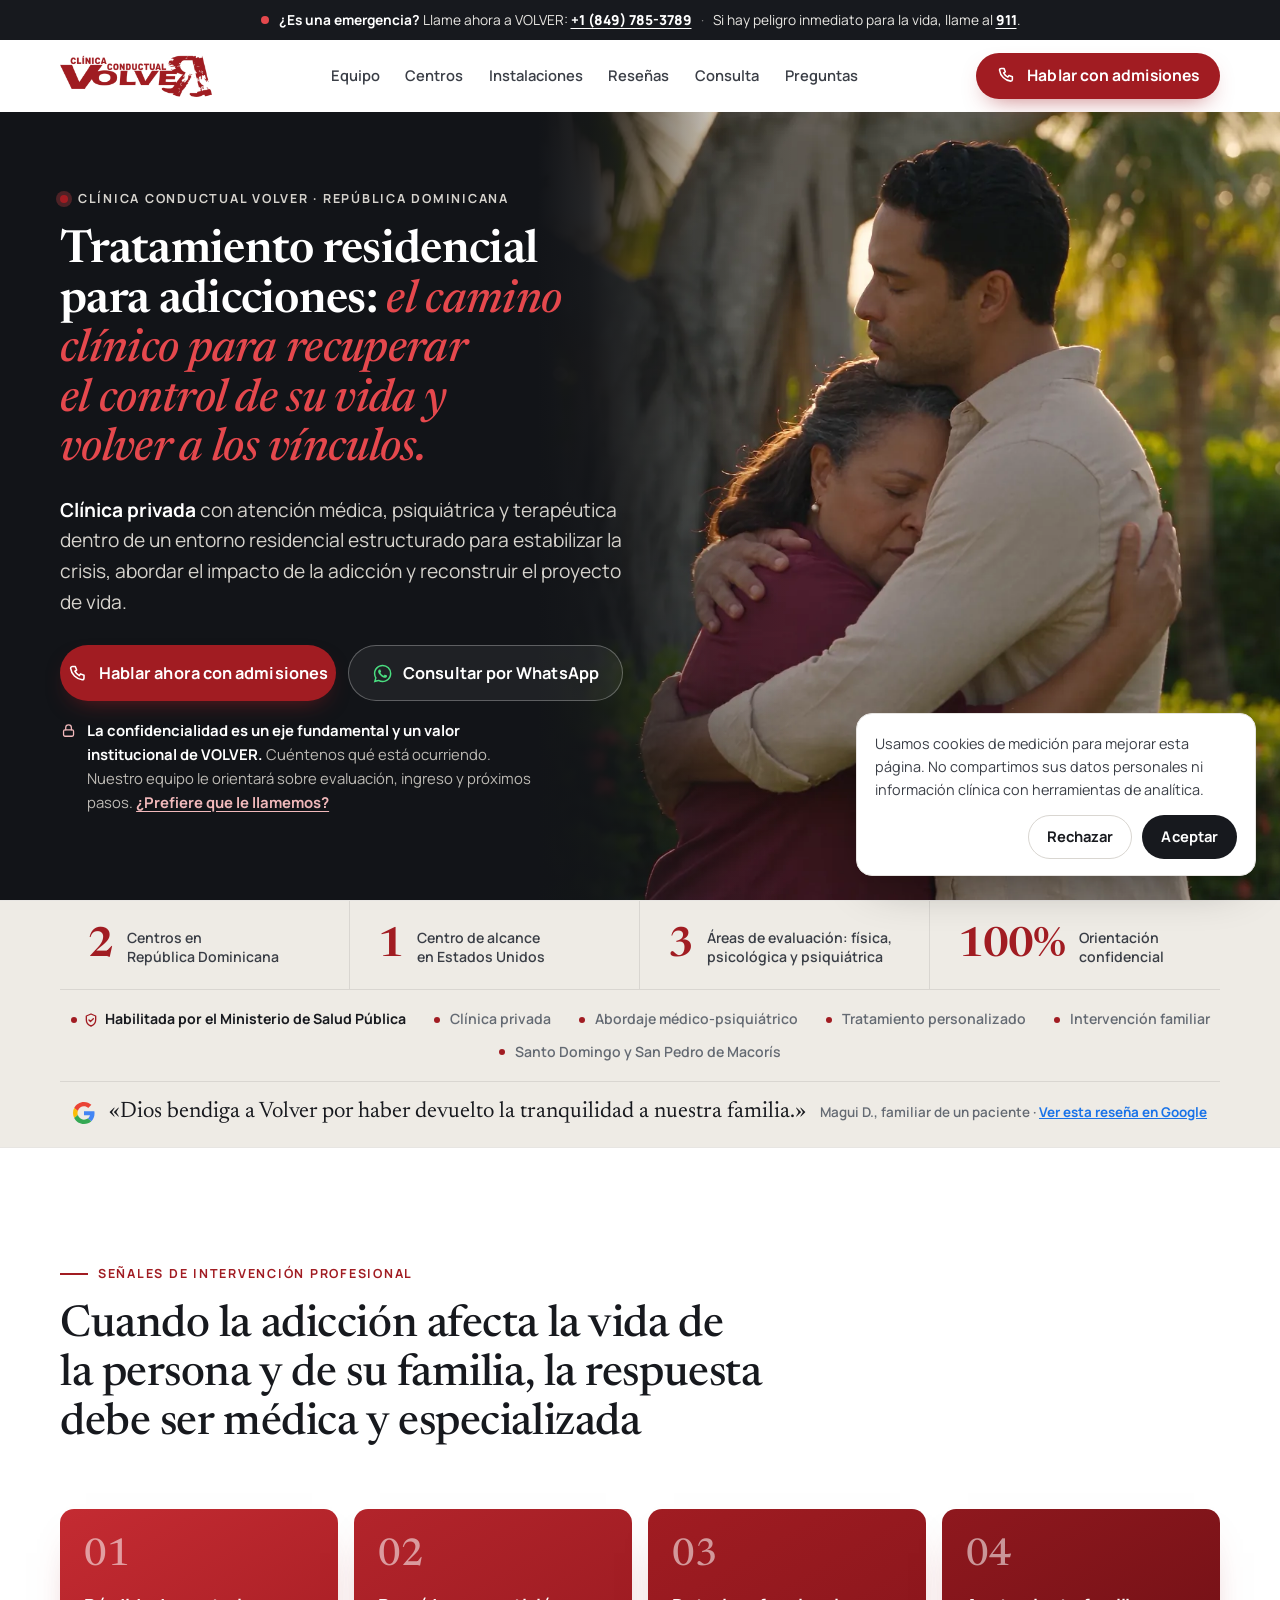
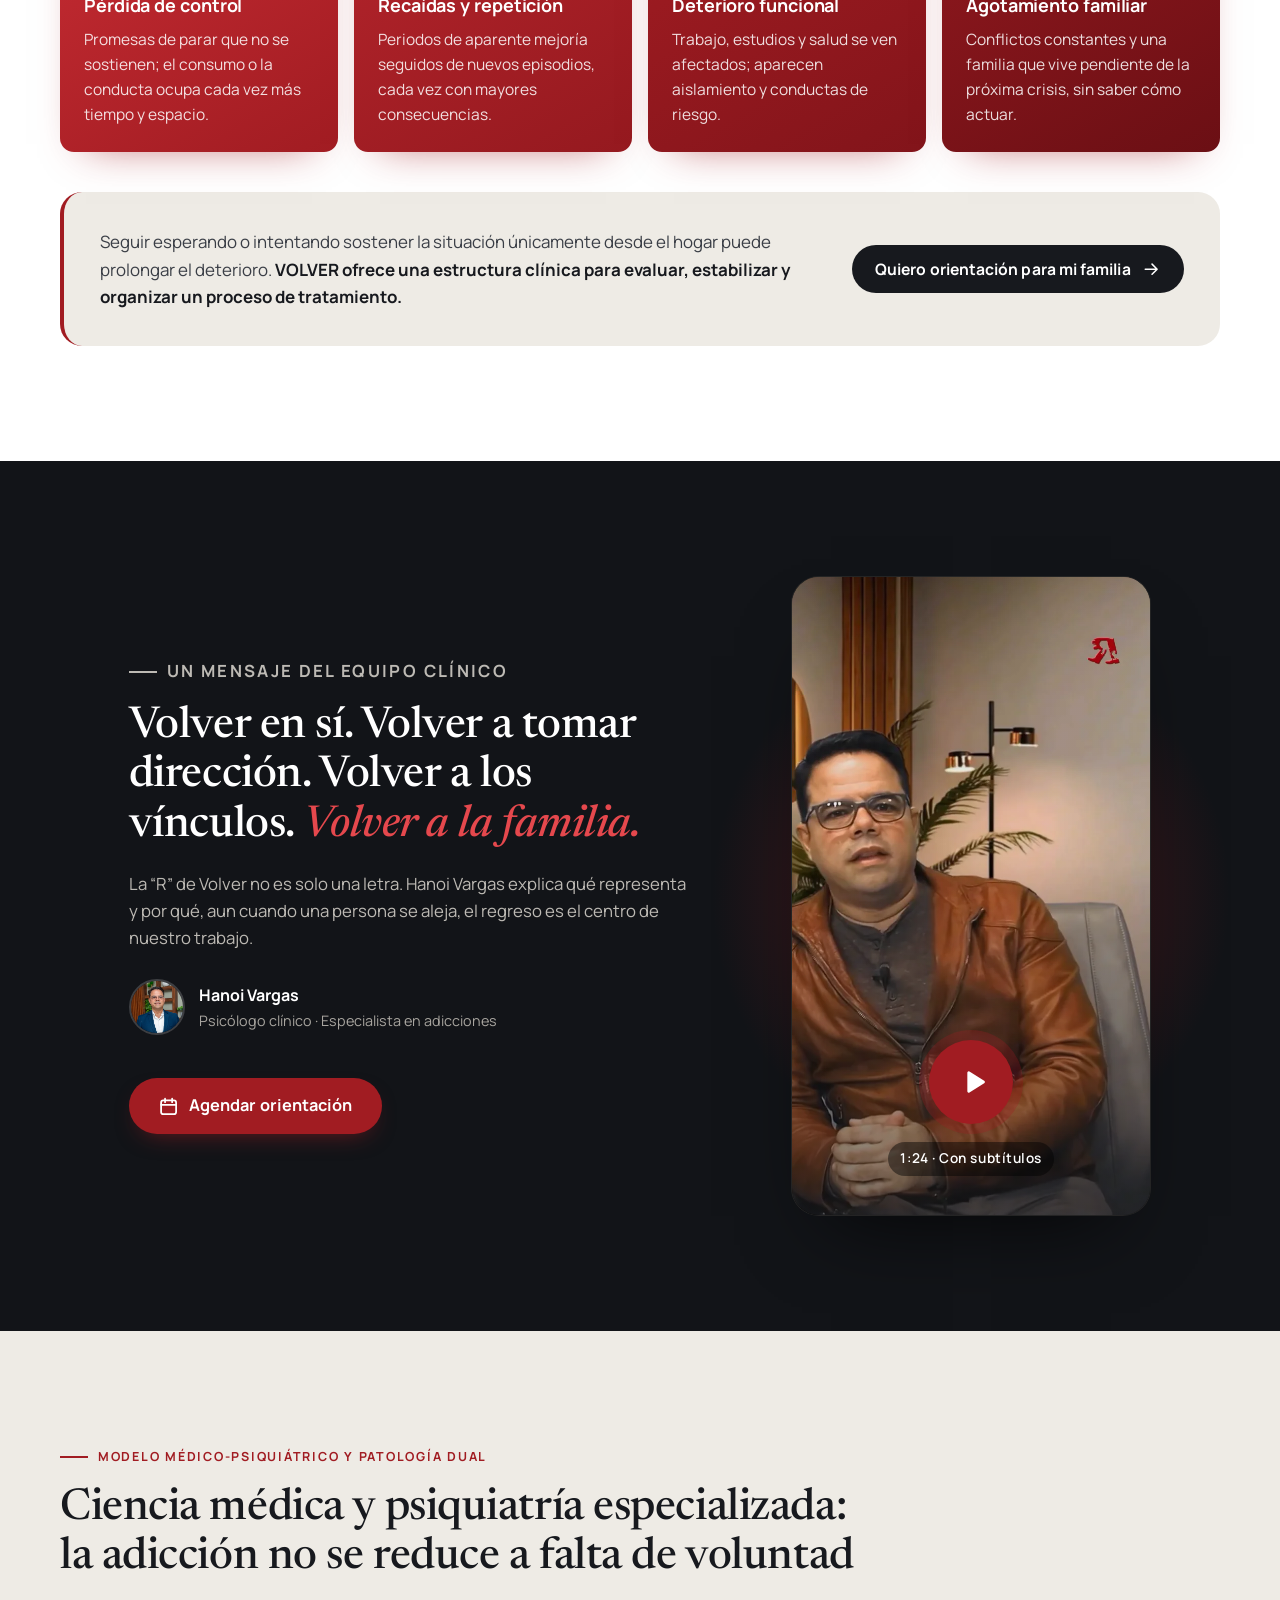
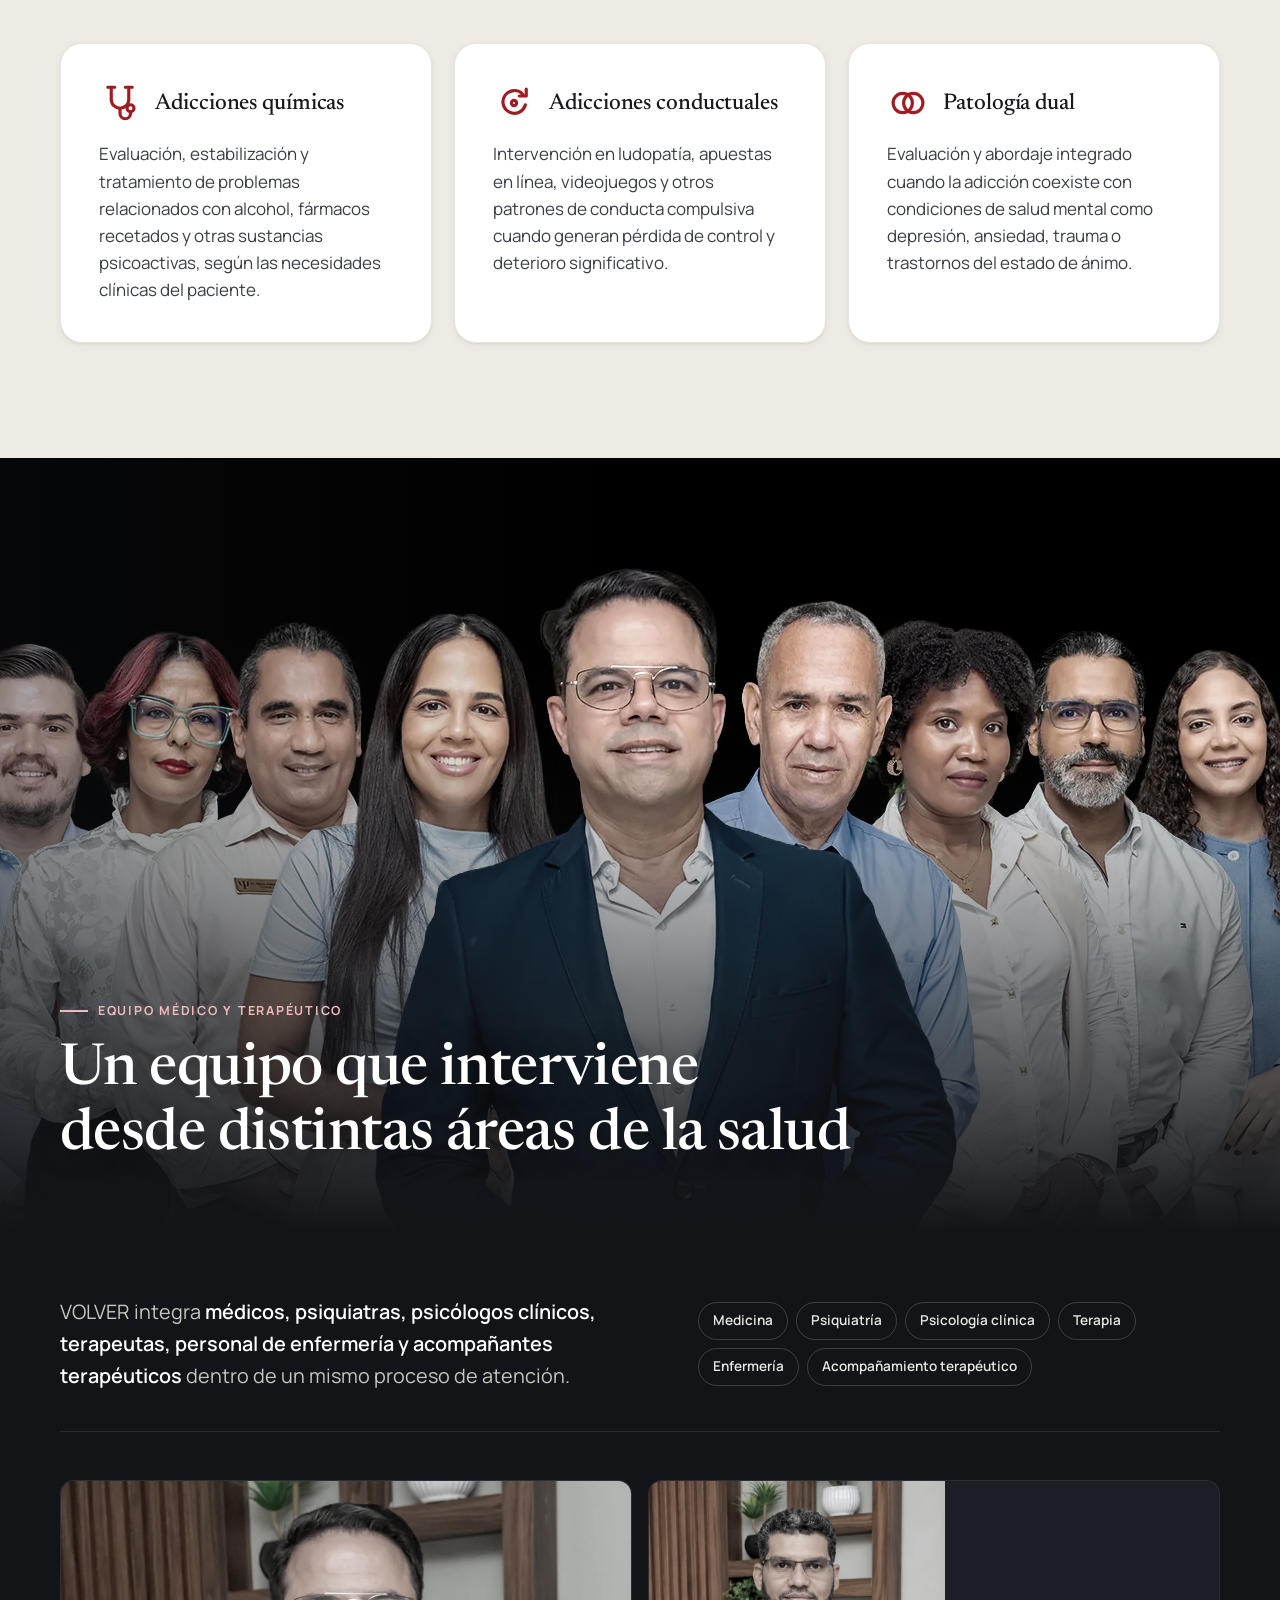
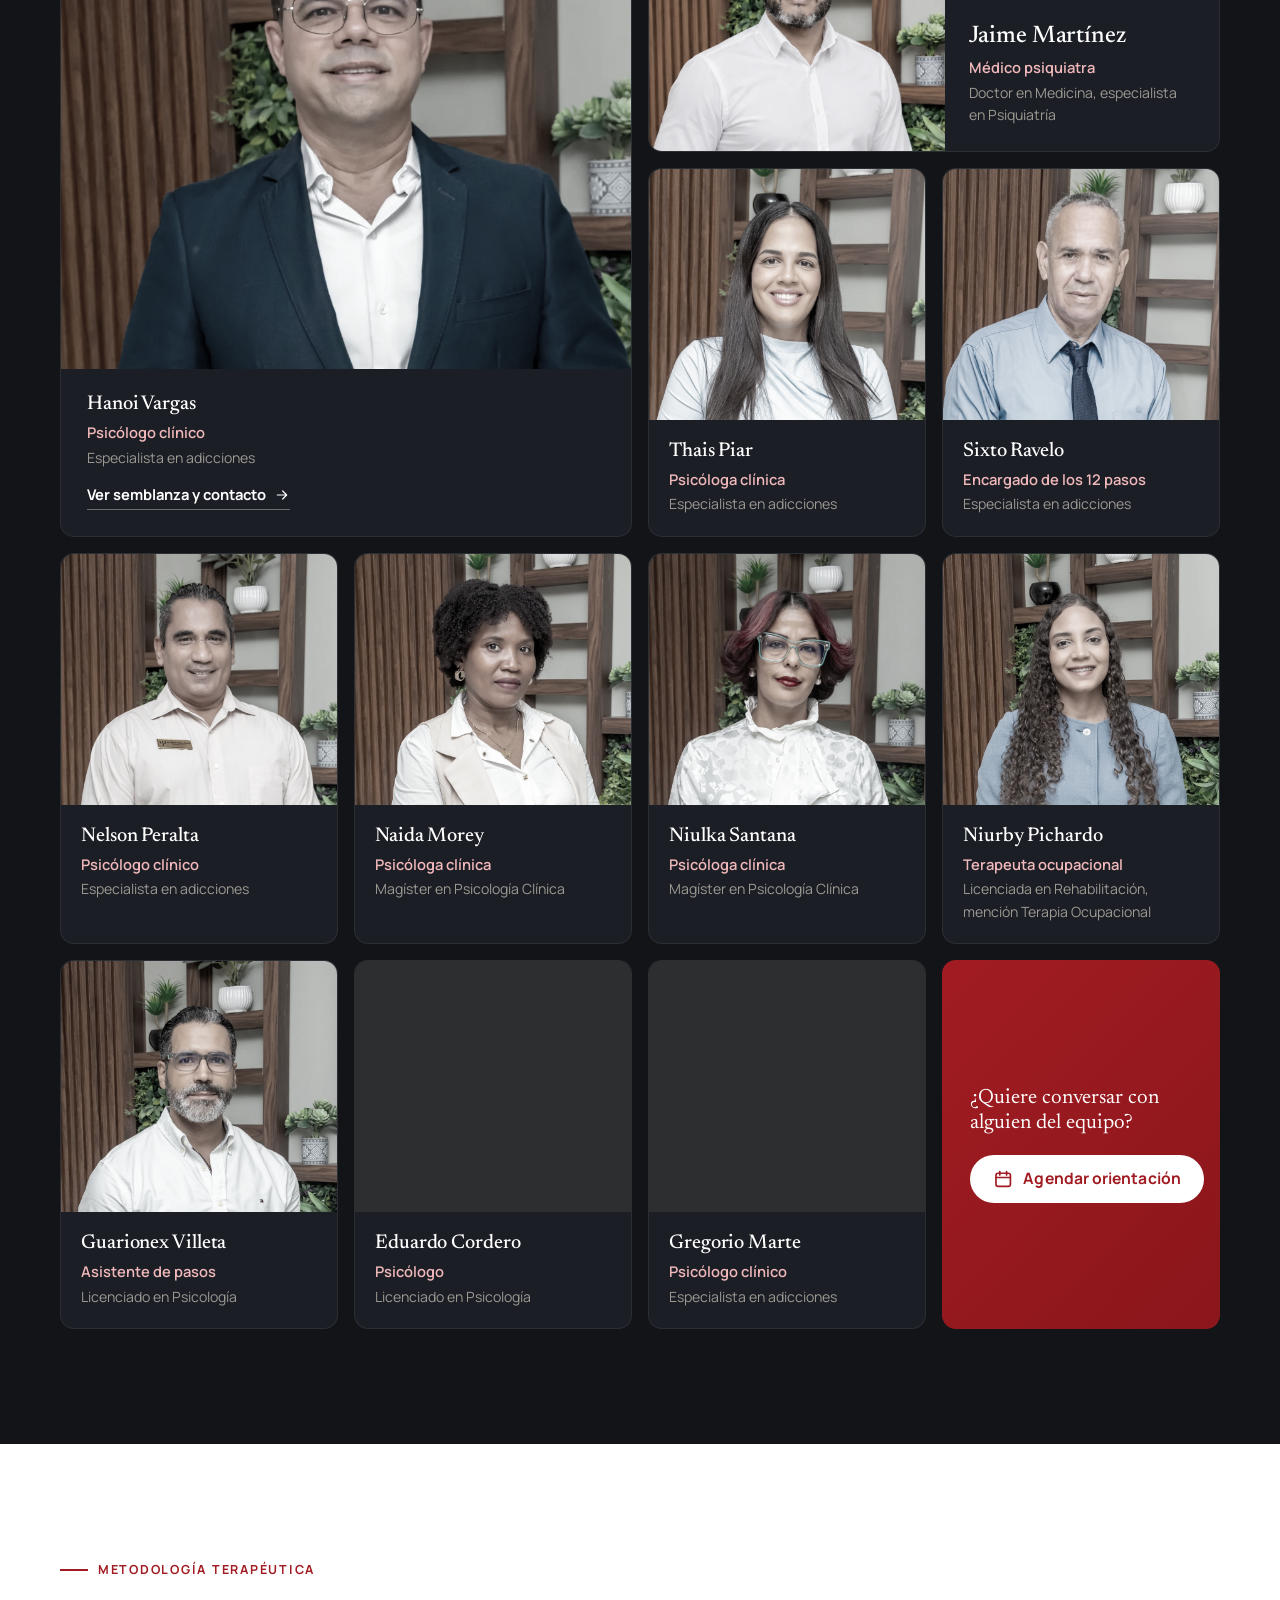
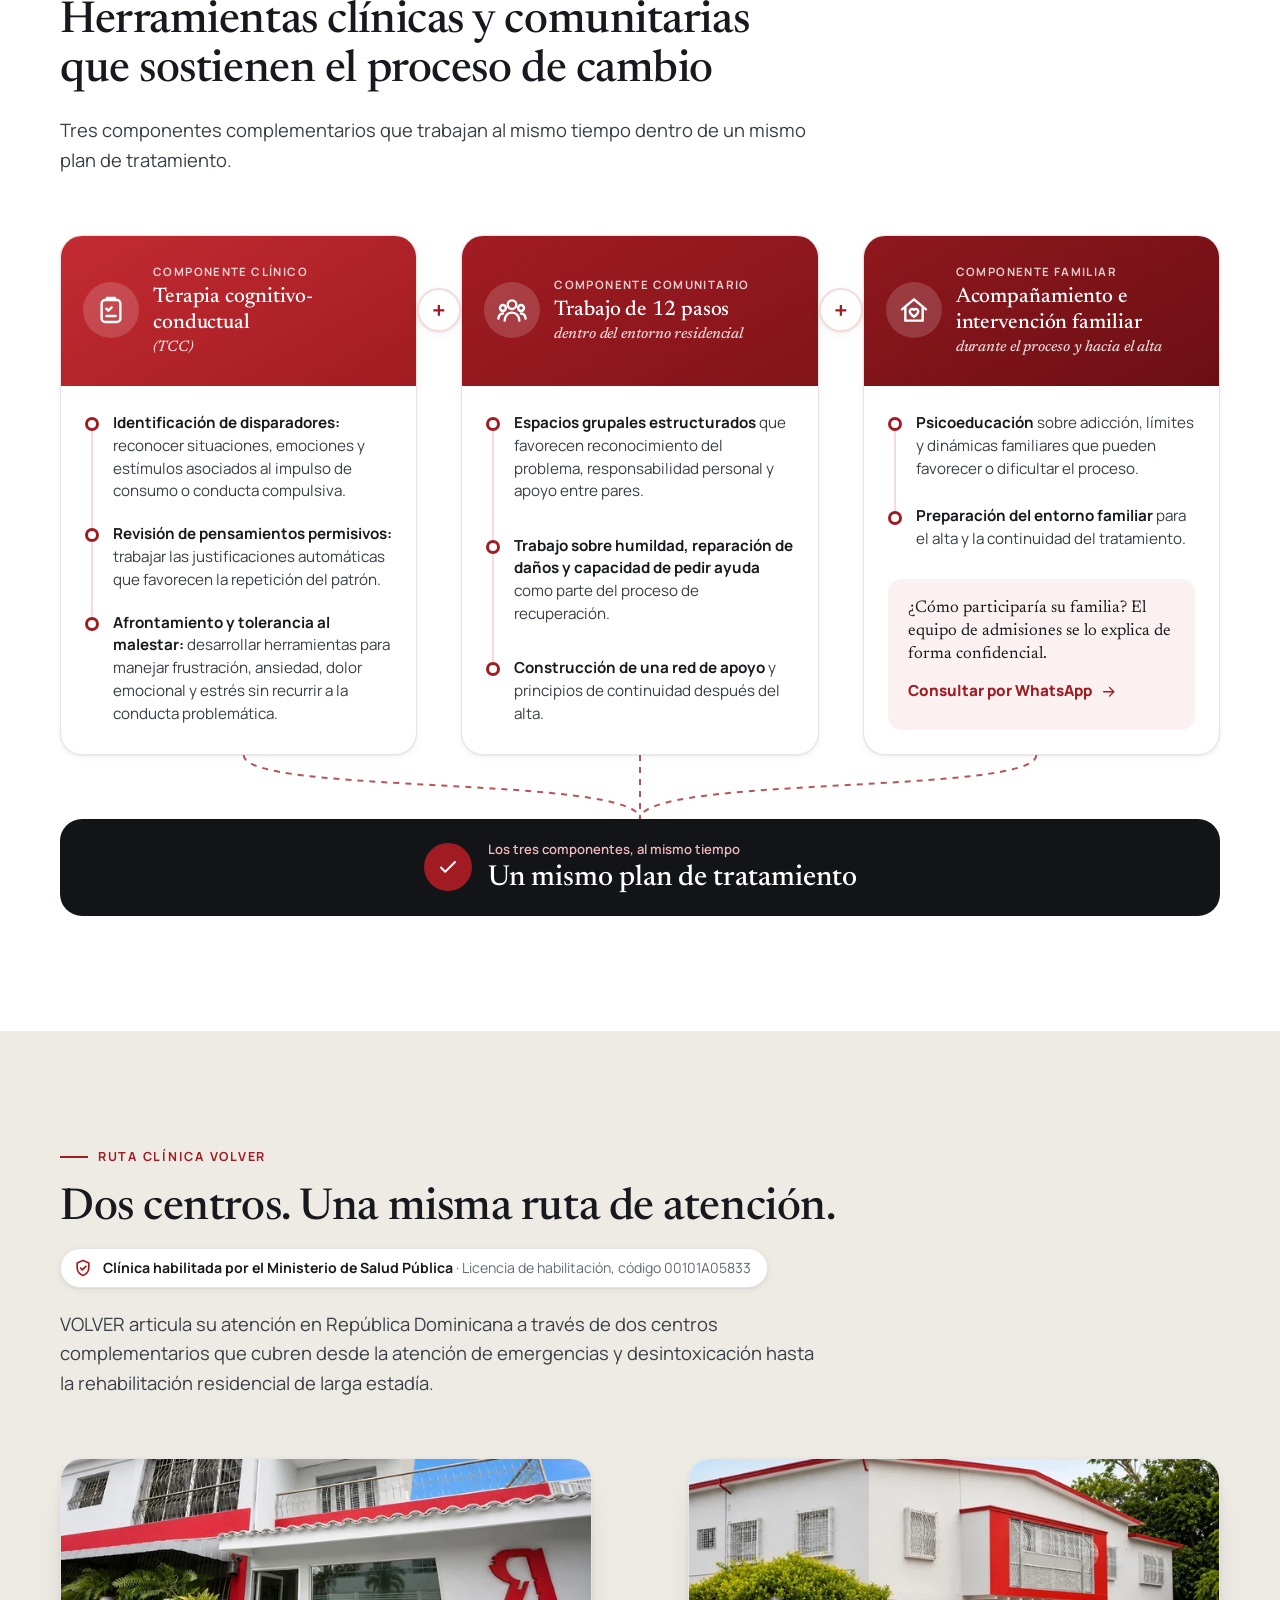
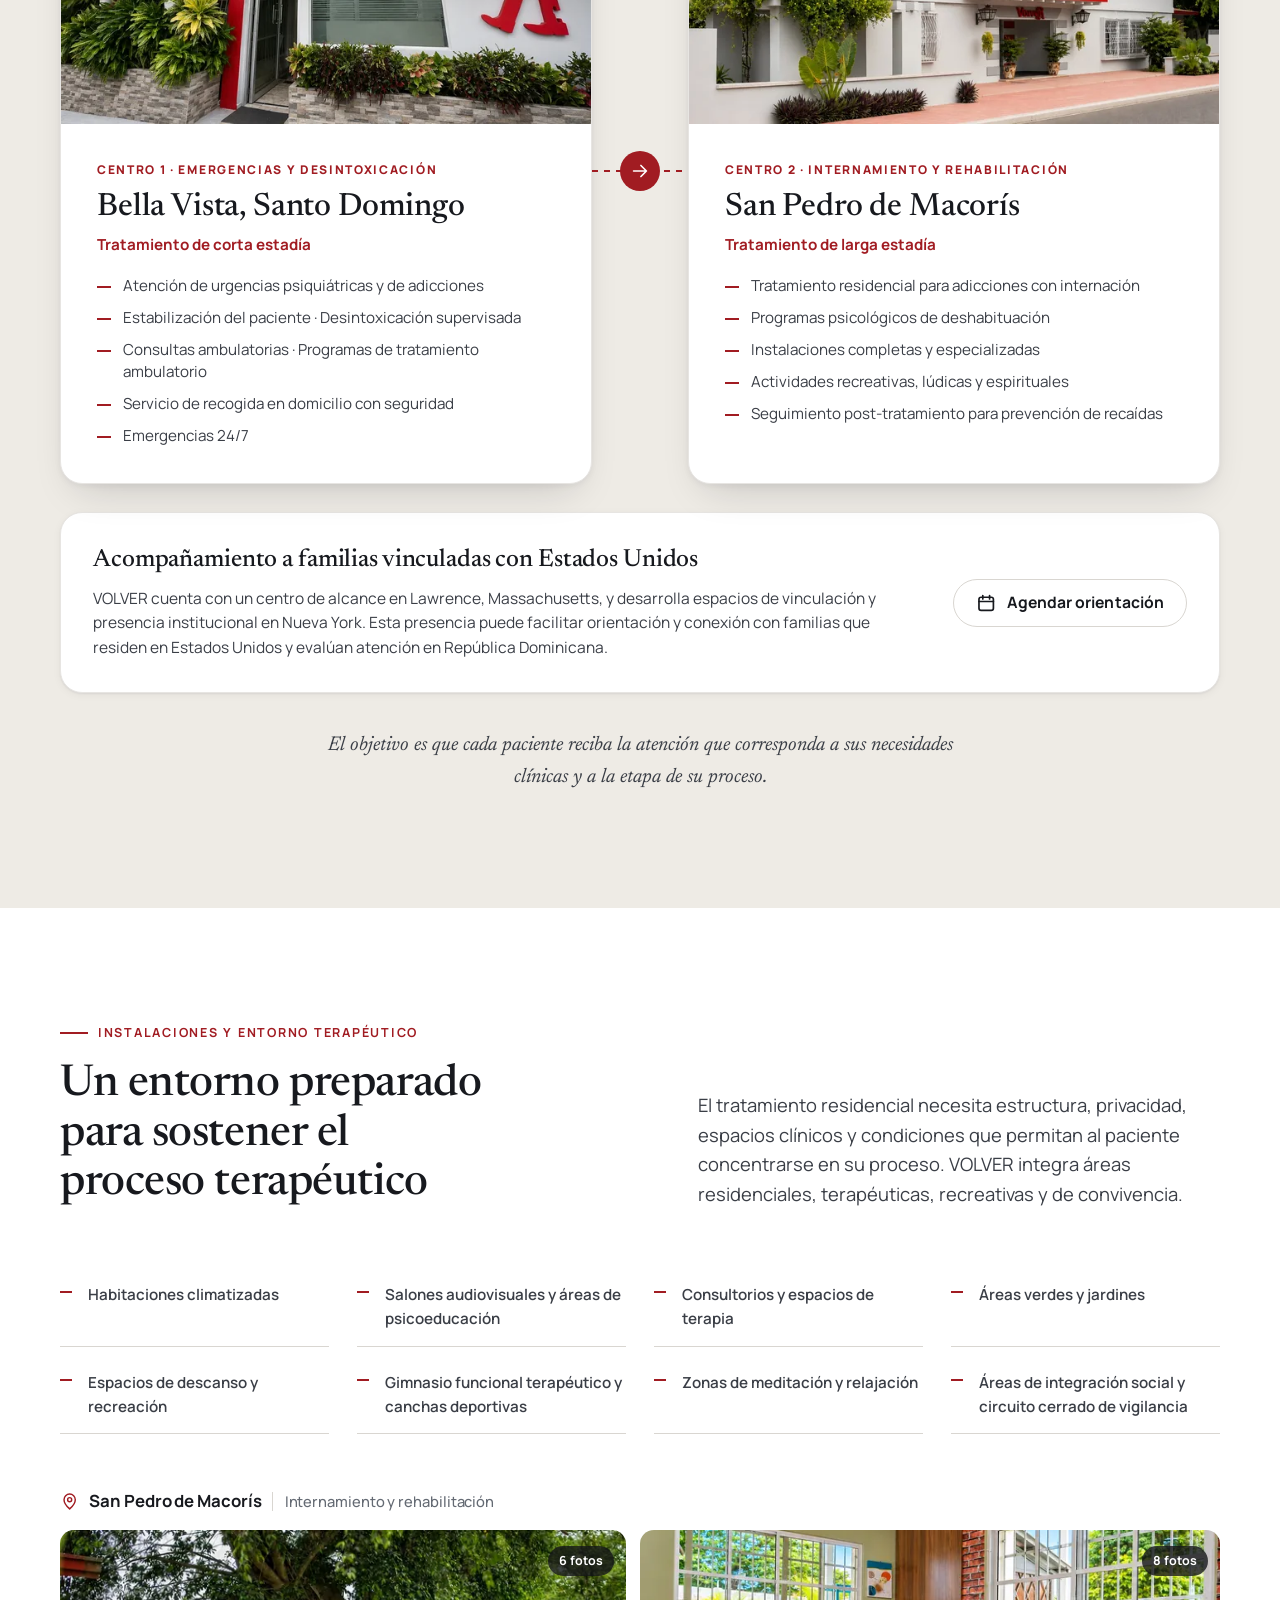
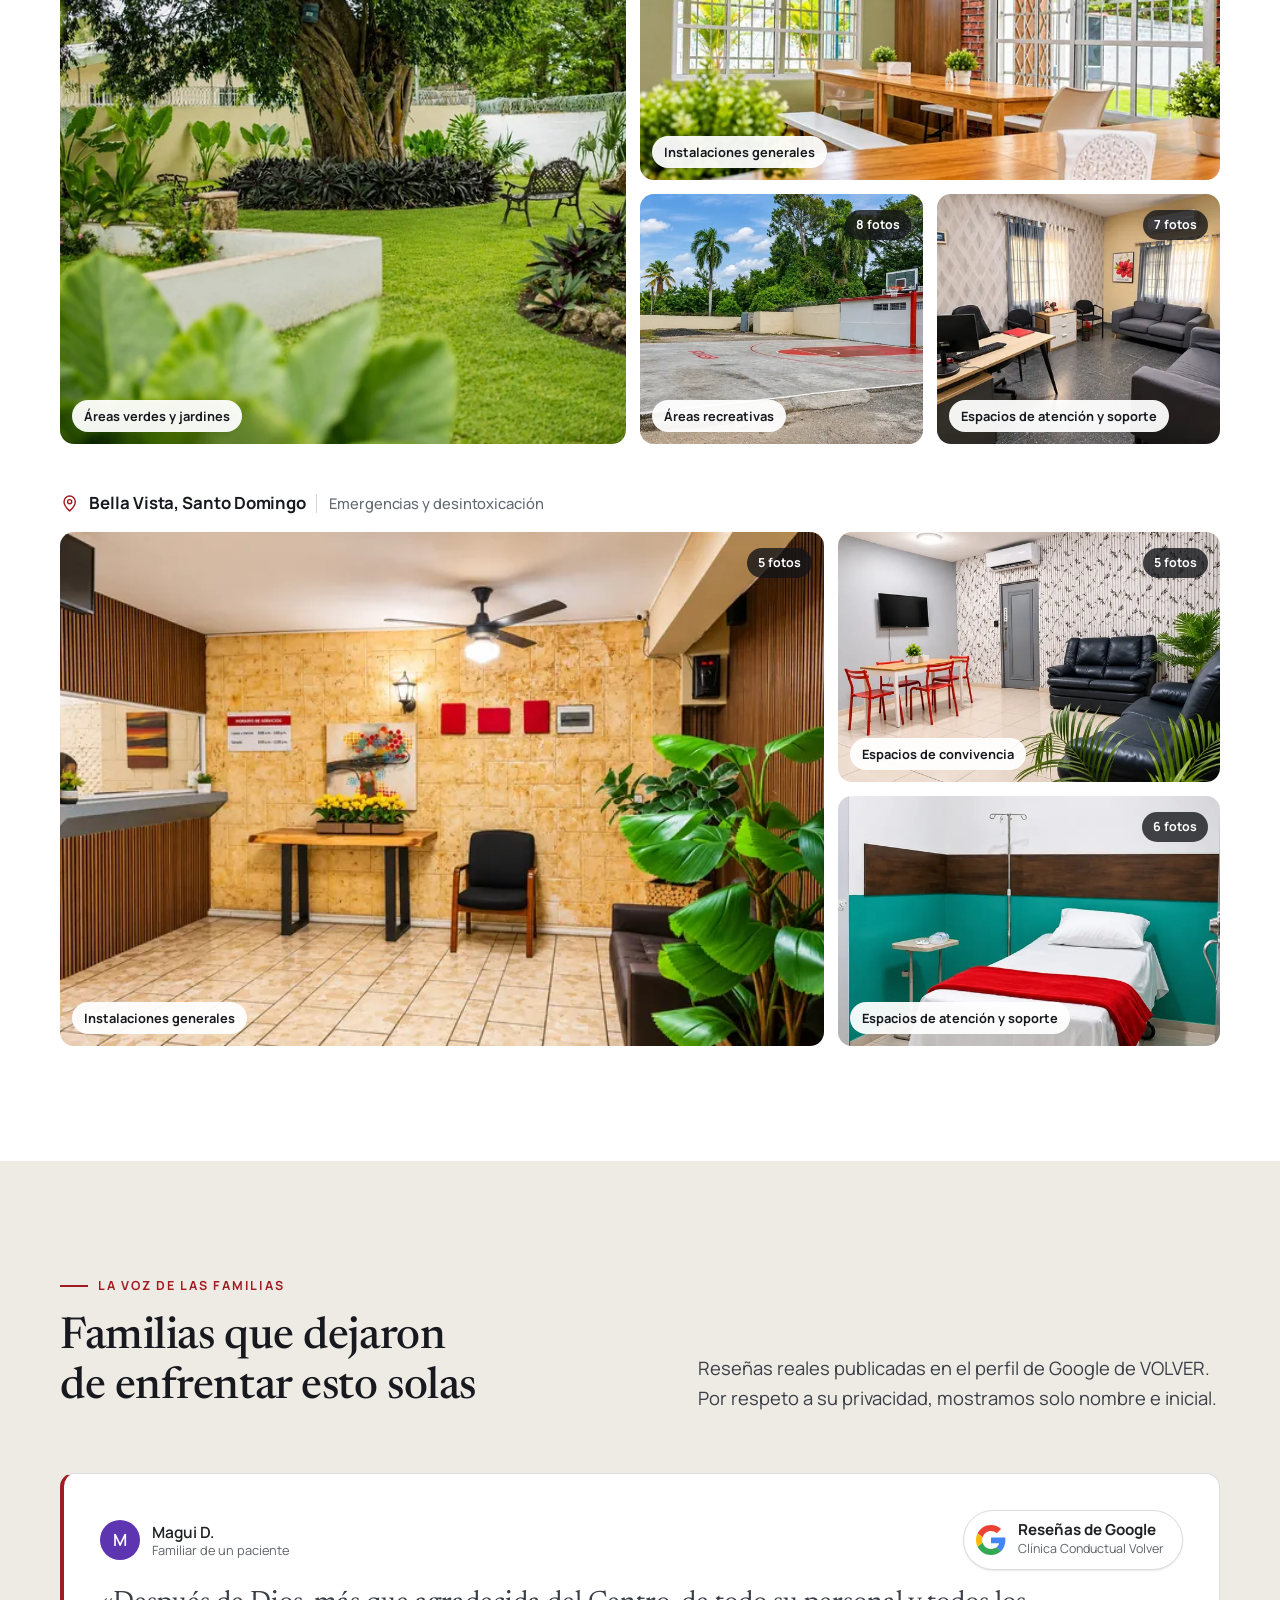
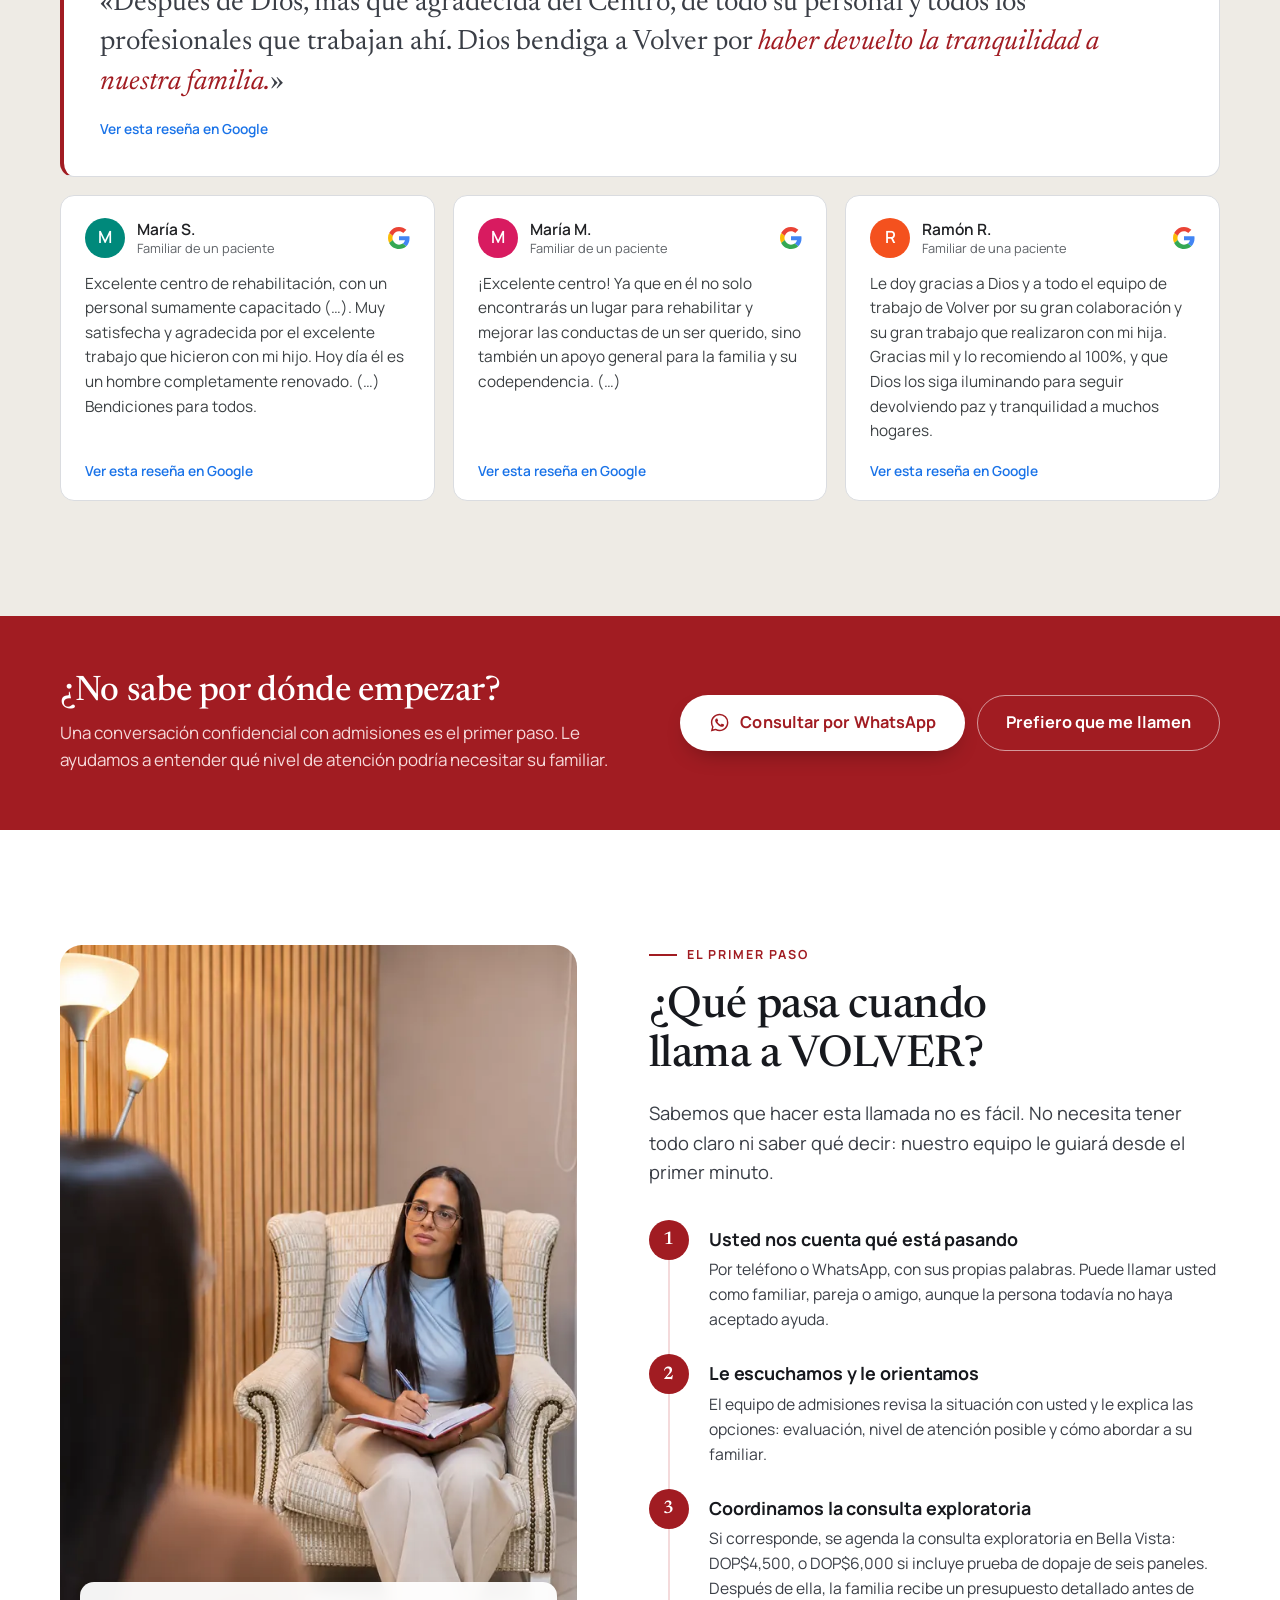
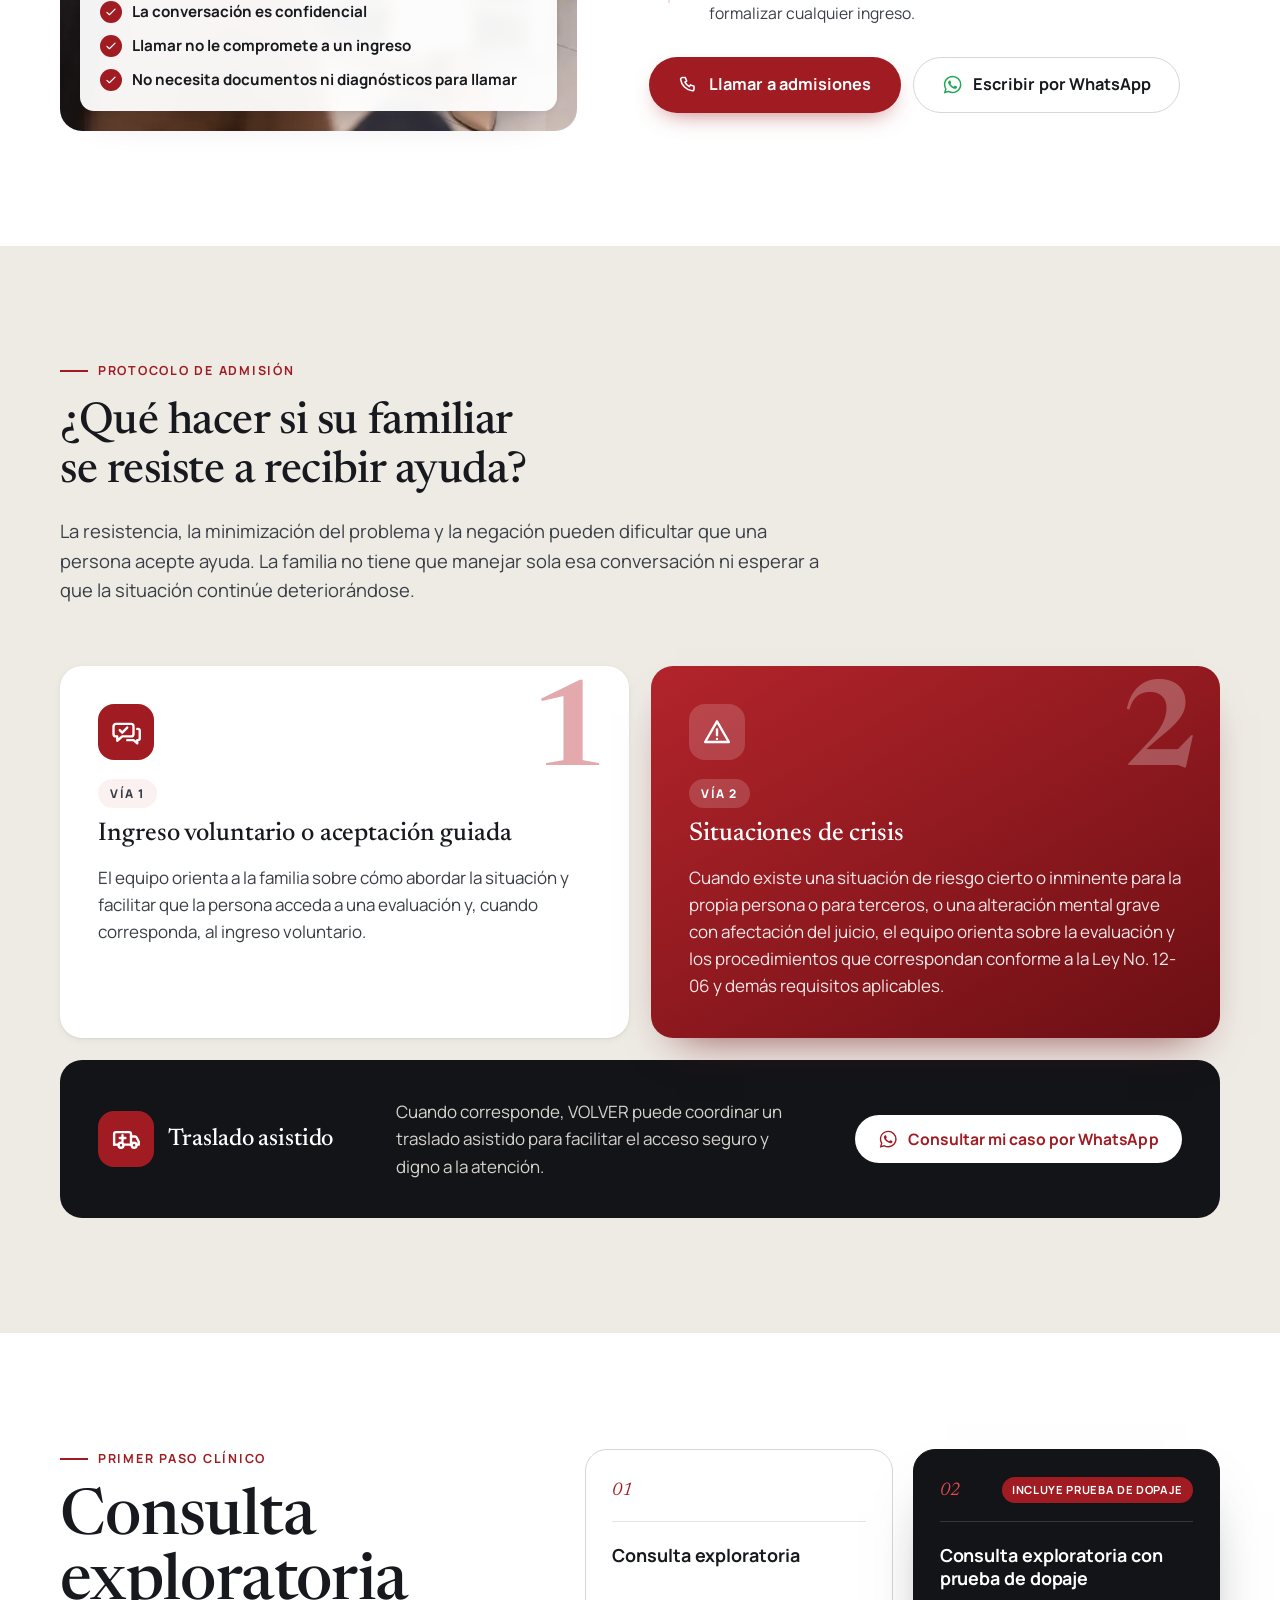
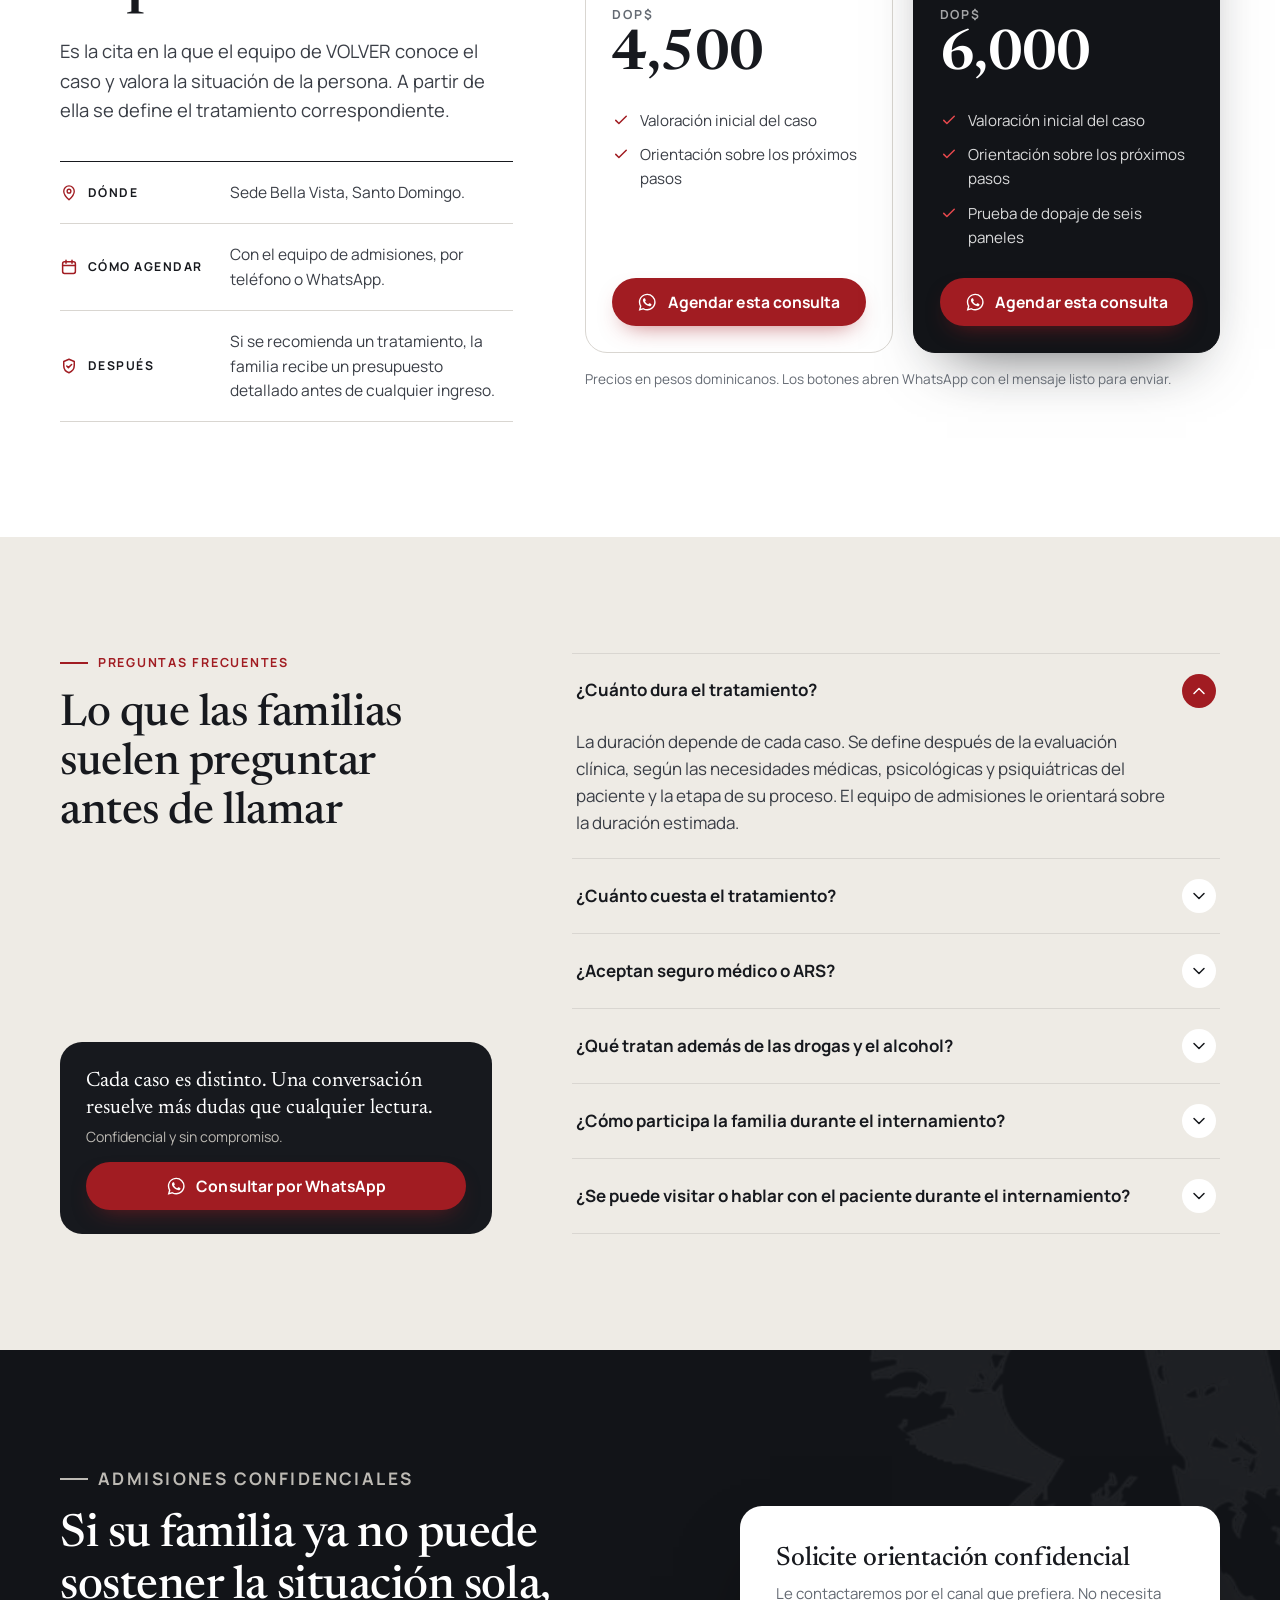
==== commit 9245bdee: "fix: shorten assisted transport description in index.html" ====
--- a/index.html
+++ b/index.html
@@ -702,7 +702,7 @@
             <span class="path-ico" aria-hidden="true"><svg viewBox="0 0 24 24"><path d="M2.5 16.5V8a1.5 1.5 0 0 1 1.5-1.5h10.5a1.5 1.5 0 0 1 1.5 1.5v8.5"/><path d="M16 10h3.200a1.5 1.5 0 0 1 1.300.8l1.5 2.900a1.5 1.5 0 0 1 .2.700v2.100H20.5"/><path d="M6 16.5H2.5M16 16.5H10"/><circle cx="8" cy="17" r="2"/><circle cx="18.5" cy="17" r="2"/><path d="M9.200 9v4.5M7 11.200h4.5"/></svg></span>
             <h3>Traslado asistido</h3>
           </div>
-          <p>Cuando corresponde, VOLVER puede coordinar un traslado asistido para facilitar el acceso seguro y digno a la atención. La solicitud de un familiar, por sí sola, no determina un ingreso involuntario; este requiere valoración profesional y el cumplimiento de los requisitos legales aplicables.</p>
+          <p>Cuando corresponde, VOLVER puede coordinar un traslado asistido para facilitar el acceso seguro y digno a la atención.</p>
           <a class="btn" href="https://wa.me/18497853789?text=Hola,%20necesito%20orientaci%C3%B3n%20sobre%20el%20proceso%20de%20admisi%C3%B3n%20en%20VOLVER." target="_blank" rel="noopener" data-event="click_wa_hero" data-loc="admission"><svg class="ico" aria-hidden="true"><use href="#i-wa"/></svg> Consultar mi caso por WhatsApp</a>
         </aside>
       </div>
